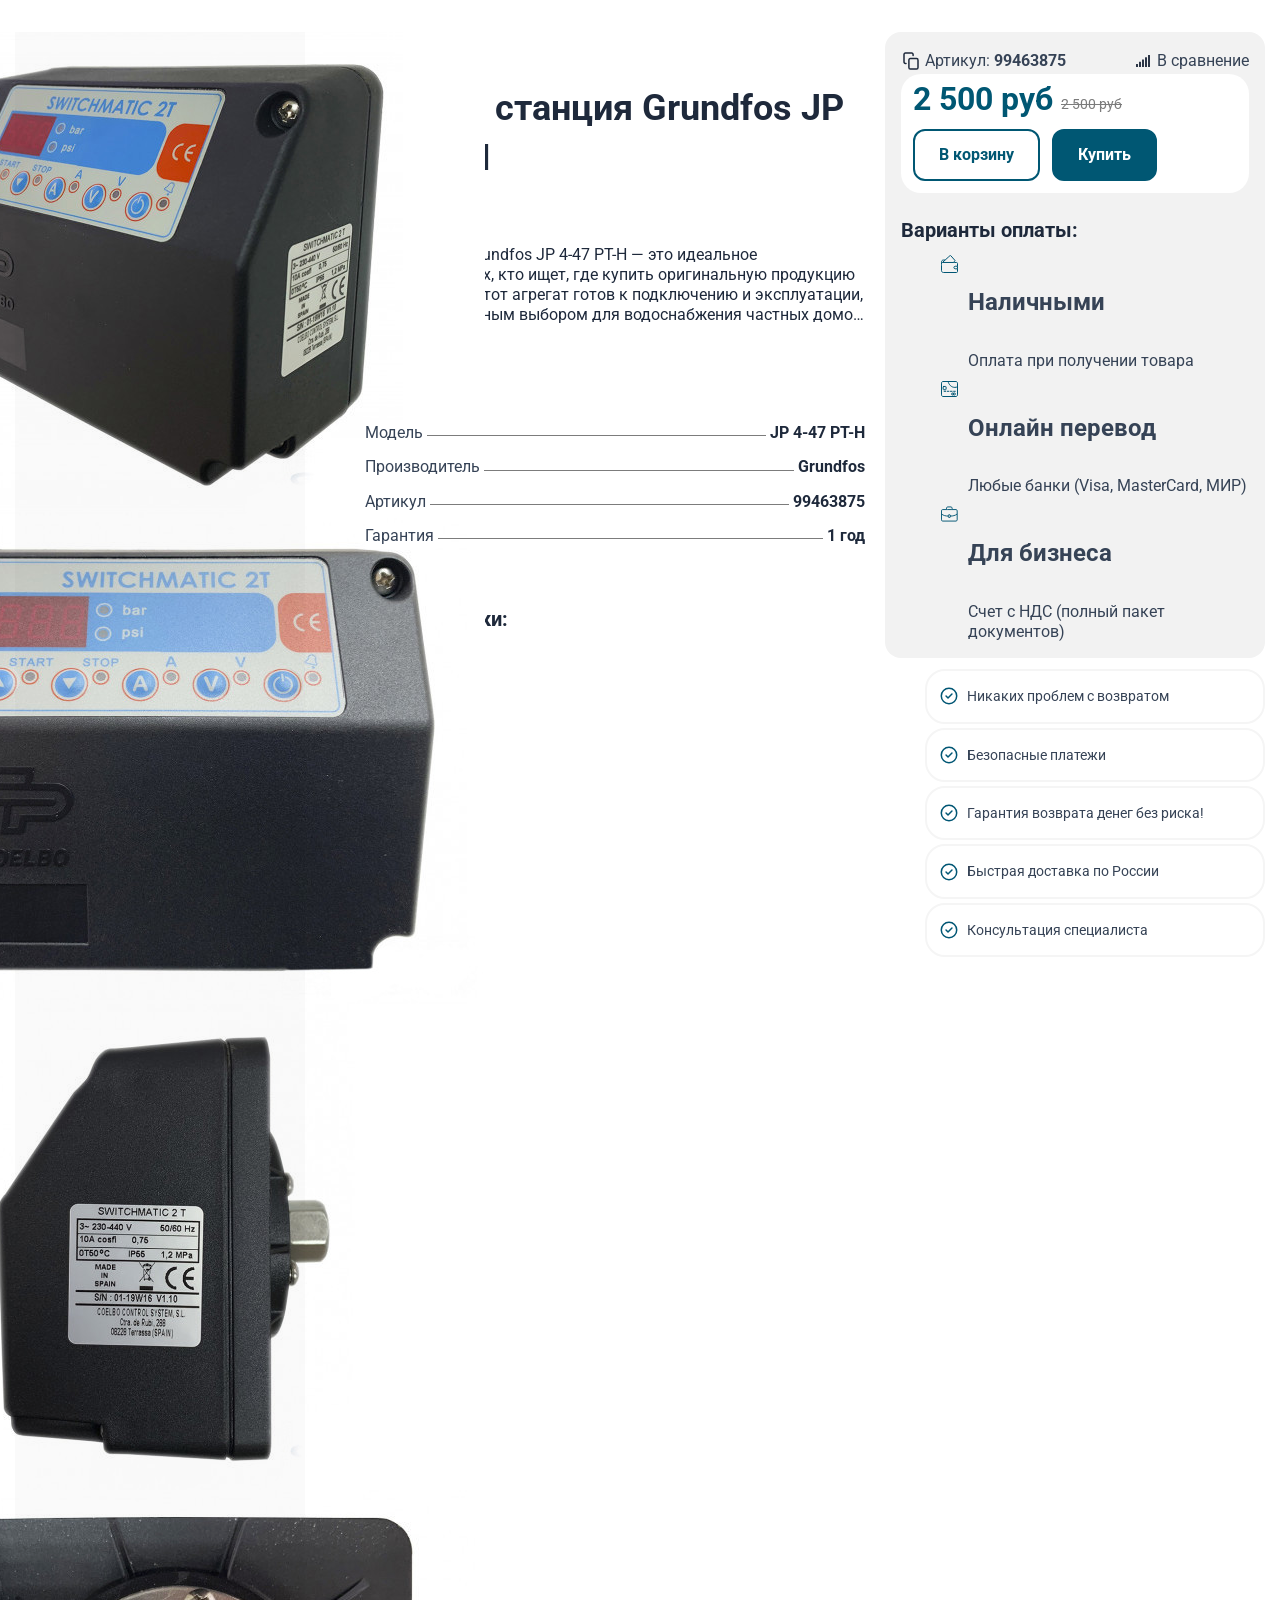
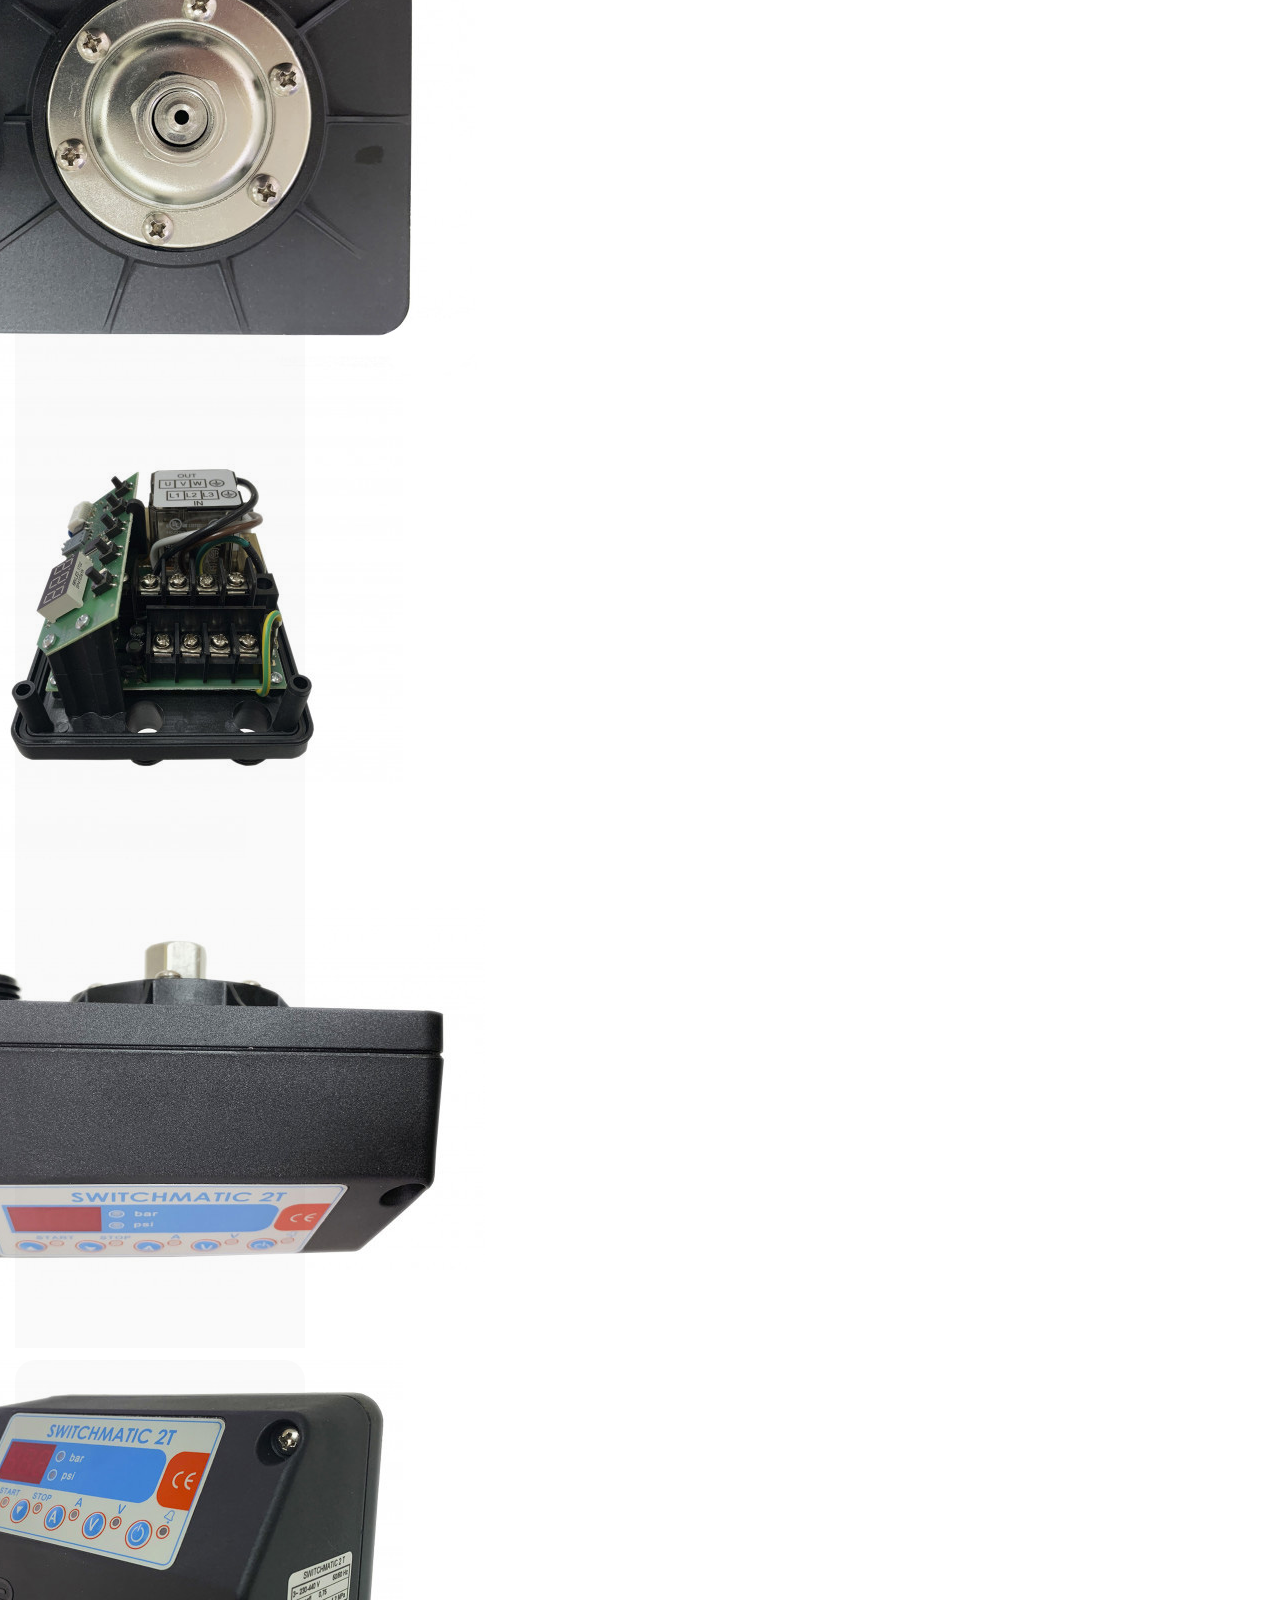
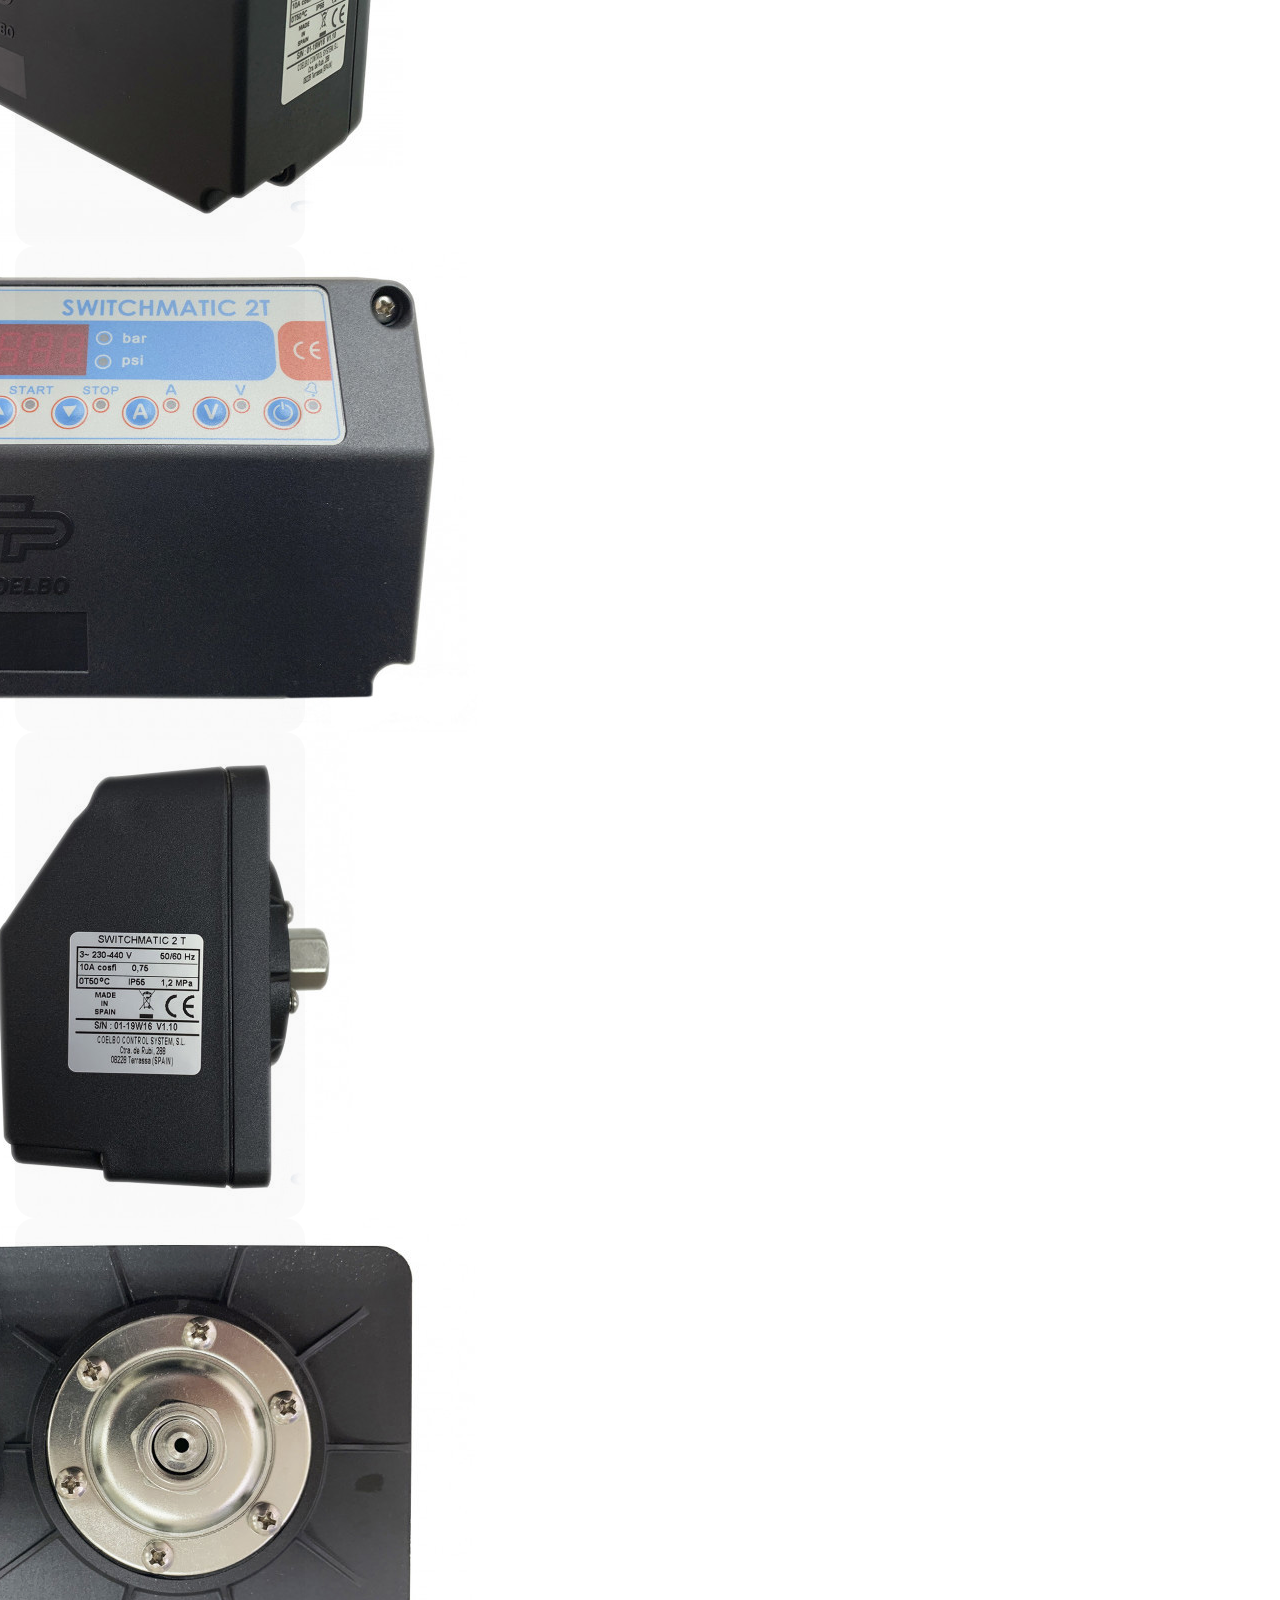
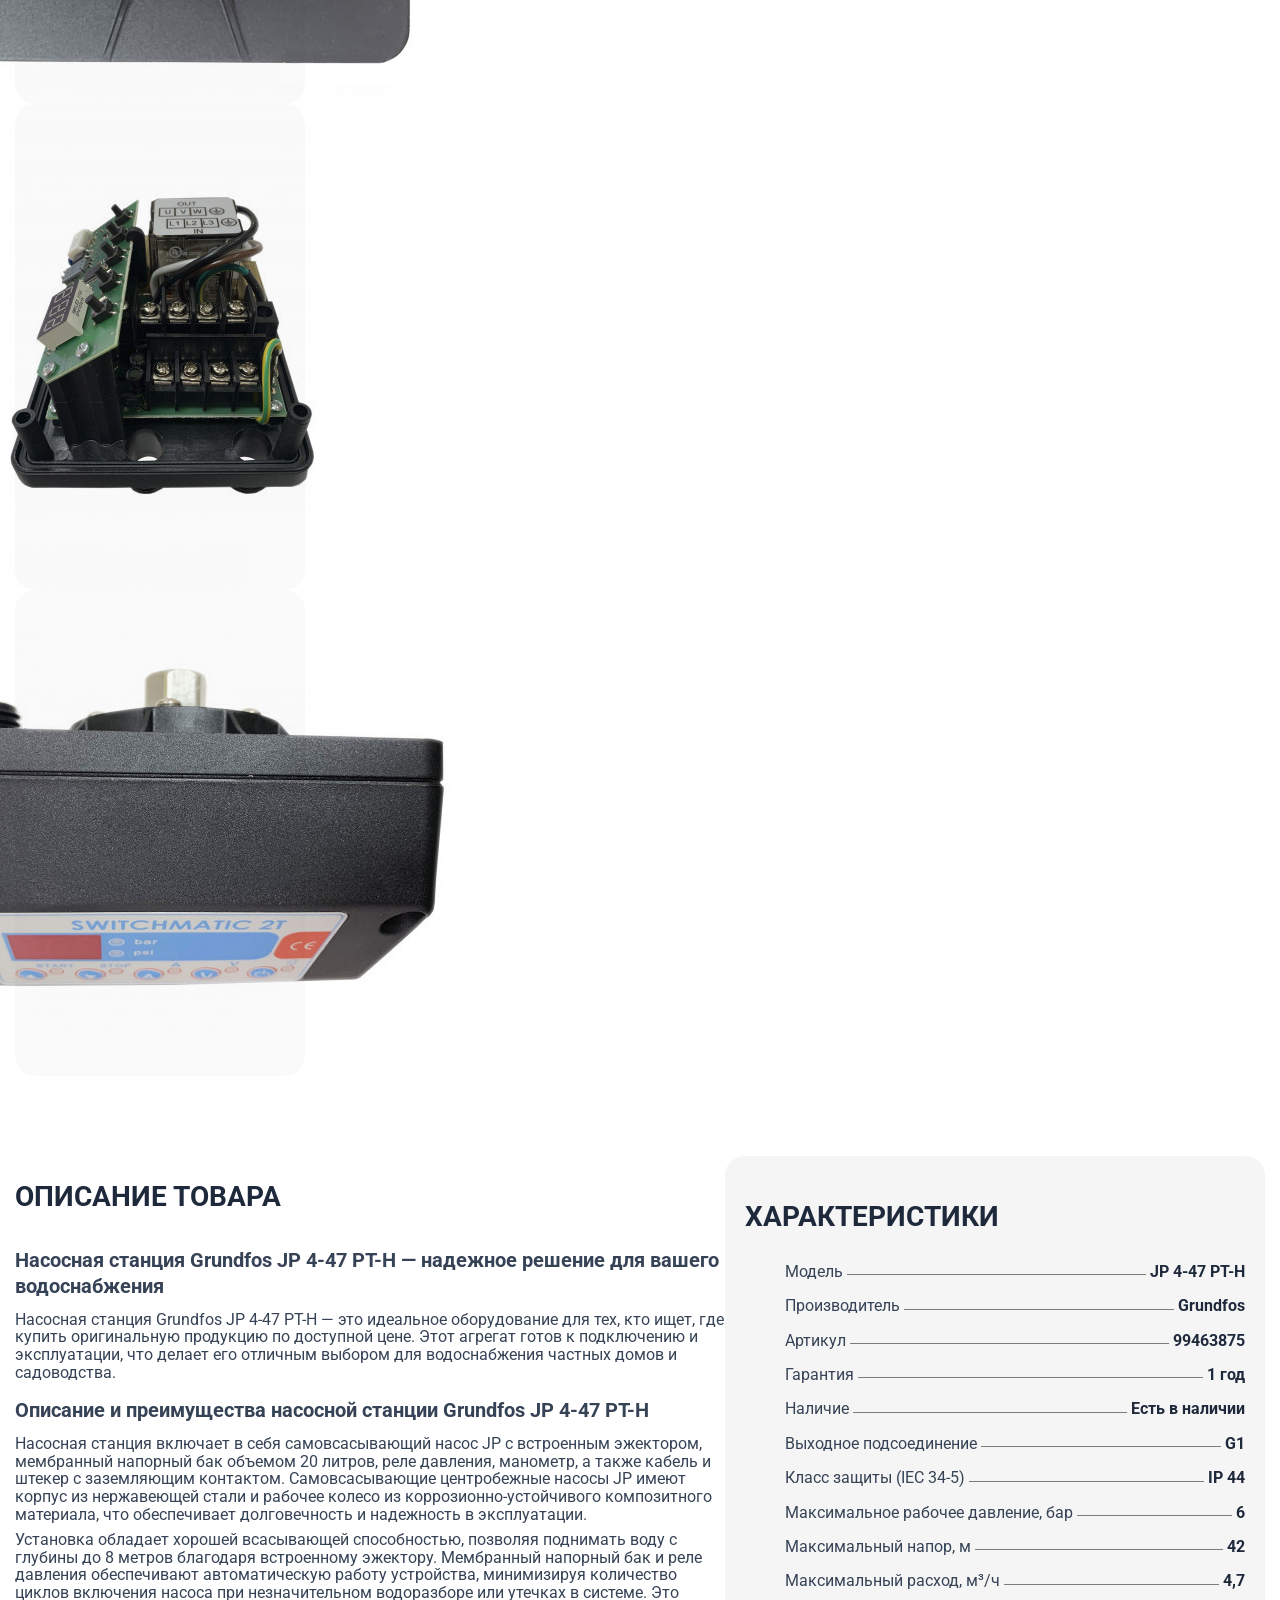
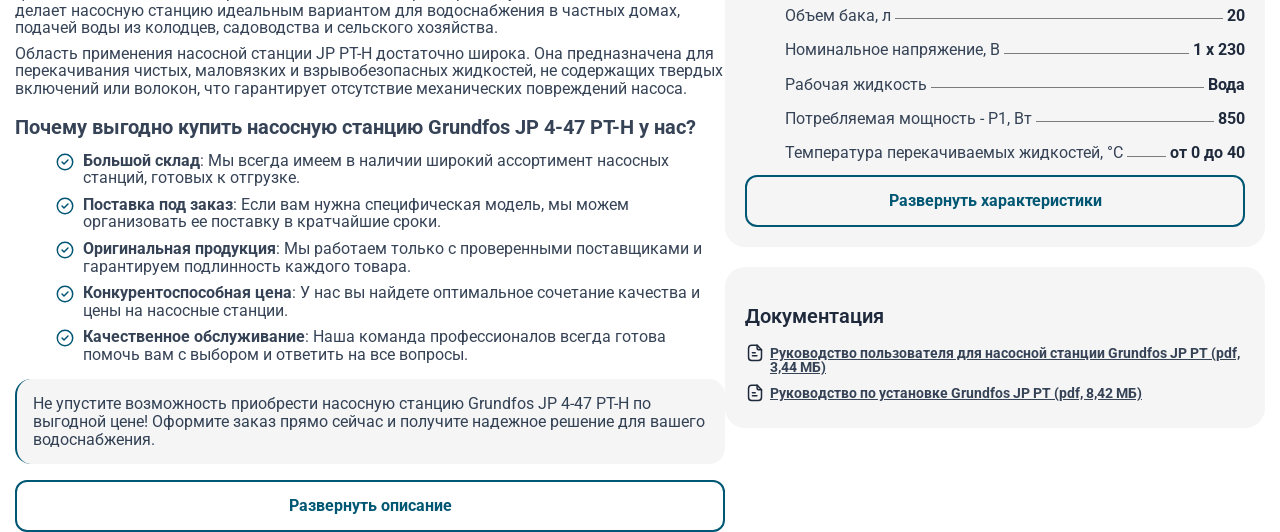
==== index.html @ 7a3dbeec "-" ====
<!DOCTYPE html>
<html lang="ru-RU">

<head>
	<script src="https://mc.yandex.ru/metrika-tags/_/tag_ec.js" type="text/javascript" charset="utf-8" async=""></script>
	<meta charset="UTF-8">
	<meta name="viewport" content="width=device-width, initial-scale=1">
	<link rel="profile" href="https://gmpg.org/xfn/11">
	<meta name="robots" content="noindex, nofollow">

	<!-- This site is optimized with the Yoast SEO plugin v24.5 - https://yoast.com/wordpress/plugins/seo/ -->
	<title>Насос циркуляционный Grundfos ALPHA1 L 20-40 N - купить за 35880 руб в фирменном магазине GRUNDFOS</title>
	<meta name="description"
		content="Насос циркуляционный Grundfos ALPHA1 L 20-40 N с доставкой по всей России по цене 35880 руб. Официальный интернет-магазин GRUNDFOS. Насосное оборудование ALPHA1 L 20-40 N, артикул 99160595, гарантия 1 год"
		class="yoast-seo-meta-tag">
	<meta property="og:locale" content="ru_RU" class="yoast-seo-meta-tag">
	<meta property="og:type" content="article" class="yoast-seo-meta-tag">
	<meta property="og:title"
		content="Насос циркуляционный Grundfos ALPHA1 L 20-40 N - купить за 35880 руб в фирменном магазине GRUNDFOS"
		class="yoast-seo-meta-tag">
	<meta property="og:description"
		content="Насос циркуляционный Grundfos ALPHA1 L 20-40 N с доставкой по всей России по цене 35880 руб. Официальный интернет-магазин GRUNDFOS. Насосное оборудование ALPHA1 L 20-40 N, артикул 99160595, гарантия 1 год"
		class="yoast-seo-meta-tag">
	<meta property="og:url"
		content="https://grundfos-official.ru/nasosnoe-oborudovanie/nasos-czirkulyaczionnyj-grundfos-alpha1-l-20-40-n/"
		class="yoast-seo-meta-tag">
	<meta property="og:site_name" content="Grundfos" class="yoast-seo-meta-tag">
	<meta property="article:modified_time" content="2026-04-04T11:45:49+00:00" class="yoast-seo-meta-tag">
	<meta property="og:image"
		content="https://grundfos-official.ru/wp-content/uploads/2026/01/water615-1539325389-8-1.jpg"
		class="yoast-seo-meta-tag">
	<meta property="og:image:width" content="650" class="yoast-seo-meta-tag">
	<meta property="og:image:height" content="486" class="yoast-seo-meta-tag">
	<meta property="og:image:type" content="image/jpeg" class="yoast-seo-meta-tag">
	<meta name="twitter:card" content="summary_large_image" class="yoast-seo-meta-tag">
	<meta name="twitter:title"
		content="Насос циркуляционный Grundfos ALPHA1 L 20-40 N - купить за 35880 руб в фирменном магазине GRUNDFOS"
		class="yoast-seo-meta-tag">
	<script src="https://mc.yandex.ru/metrika/tag.js"></script>
	<script async="" src="http://mc.yandex.ru/metrika/tag.js"></script>
	<!-- / Yoast SEO plugin. -->


	<link rel="alternate" title="oEmbed (JSON)" type="application/json+oembed"
		href="https://grundfos-official.ru/wp-json/oembed/1.0/embed?url=http%3A%2F%2Fparalieo.beget.tech%2Fnasosnoe-oborudovanie%2Fnasos-czirkulyaczionnyj-grundfos-alpha1-l-20-40-n%2F">
	<link rel="alternate" title="oEmbed (XML)" type="text/xml+oembed"
		href="https://grundfos-official.ru/wp-json/oembed/1.0/embed?url=http%3A%2F%2Fparalieo.beget.tech%2Fnasosnoe-oborudovanie%2Fnasos-czirkulyaczionnyj-grundfos-alpha1-l-20-40-n%2F&amp;format=xml">
	<style id="wp-img-auto-sizes-contain-inline-css">
		img:is([sizes=auto i], [sizes^="auto," i]) {
			contain-intrinsic-size: 3000px 1500px
		}

		/*# sourceURL=wp-img-auto-sizes-contain-inline-css */
	</style>
	<link rel="stylesheet" id="wpcode-admin-bar-css-css"
		href="https://grundfos-official.ru/wp-content/plugins/insert-headers-and-footers/build/admin-bar.css?ver=8afeca4aaad1d56fefb41623b6b7b000"
		media="all">
	<link rel="stylesheet" id="dashicons-css"
		href="https://grundfos-official.ru/wp-includes/css/dashicons.min.css?ver=6.9.4" media="all">
	<link rel="stylesheet" id="admin-bar-css"
		href="https://grundfos-official.ru/wp-includes/css/admin-bar.min.css?ver=6.9.4" media="all">
	<style id="admin-bar-inline-css">
		@media screen {
			html {
				margin-top: 32px !important;
			}
		}

		@media screen and (max-width: 782px) {
			html {
				margin-top: 46px !important;
			}
		}

		@media print {
			#wpadminbar {
				display: none;
			}
		}

		/*# sourceURL=admin-bar-inline-css */
	</style>
	<link rel="stylesheet" id="astra-theme-css-css"
		href="https://grundfos-official.ru/wp-content/themes/astra/assets/css/minified/main.min.css?ver=4.8.12" media="all">
	<style id="astra-theme-css-inline-css">
		:root {
			--ast-post-nav-space: 0;
			--ast-container-default-xlg-padding: 3em;
			--ast-container-default-lg-padding: 3em;
			--ast-container-default-slg-padding: 2em;
			--ast-container-default-md-padding: 3em;
			--ast-container-default-sm-padding: 3em;
			--ast-container-default-xs-padding: 2.4em;
			--ast-container-default-xxs-padding: 1.8em;
			--ast-code-block-background: #ECEFF3;
			--ast-comment-inputs-background: #F9FAFB;
			--ast-normal-container-width: 1200px;
			--ast-narrow-container-width: 750px;
			--ast-blog-title-font-weight: normal;
			--ast-blog-meta-weight: inherit;
			--ast-global-color-primary: var(--ast-global-color-5);
			--ast-global-color-secondary: var(--ast-global-color-4);
			--ast-global-color-alternate-background: var(--ast-global-color-7);
			--ast-global-color-subtle-background: var(--ast-global-color-6);
		}

		html {
			font-size: 100%;
		}

		a {
			color: #7c7c7c;
		}

		a:hover,
		a:focus {
			color: #171717;
		}

		body,
		button,
		input,
		select,
		textarea,
		.ast-button,
		.ast-custom-button {
			font-family: -apple-system, BlinkMacSystemFont, Segoe UI, Roboto, Oxygen-Sans, Ubuntu, Cantarell, Helvetica Neue, sans-serif;
			font-weight: 400;
			font-size: 16px;
			font-size: 1rem;
			line-height: var(--ast-body-line-height, 1.65em);
		}

		blockquote {
			color: var(--ast-global-color-3);
		}

		p,
		.entry-content p {
			margin-bottom: 1em;
		}

		h1,
		.entry-content h1,
		h2,
		.entry-content h2,
		h3,
		.entry-content h3,
		h4,
		.entry-content h4,
		h5,
		.entry-content h5,
		h6,
		.entry-content h6,
		.site-title,
		.site-title a {
			font-weight: 600;
		}

		.site-title {
			font-size: 26px;
			font-size: 1.625rem;
			display: block;
		}

		.site-header .site-description {
			font-size: 15px;
			font-size: 0.9375rem;
			display: none;
		}

		.entry-title {
			font-size: 26px;
			font-size: 1.625rem;
		}

		.ast-blog-meta-container {
			font-size: 16px;
			font-size: 1rem;
		}

		.archive .ast-article-post .ast-article-inner,
		.blog .ast-article-post .ast-article-inner,
		.archive .ast-article-post .ast-article-inner:hover,
		.blog .ast-article-post .ast-article-inner:hover {
			overflow: hidden;
		}

		h1,
		.entry-content h1 {
			font-size: 40px;
			font-size: 2.5rem;
			font-weight: 600;
			line-height: 1.4em;
		}

		h2,
		.entry-content h2 {
			font-size: 32px;
			font-size: 2rem;
			font-weight: 600;
			line-height: 1.3em;
		}

		h3,
		.entry-content h3 {
			font-size: 26px;
			font-size: 1.625rem;
			font-weight: 600;
			line-height: 1.3em;
		}

		h4,
		.entry-content h4 {
			font-size: 24px;
			font-size: 1.5rem;
			line-height: 1.2em;
			font-weight: 600;
		}

		h5,
		.entry-content h5 {
			font-size: 20px;
			font-size: 1.25rem;
			line-height: 1.2em;
			font-weight: 600;
		}

		h6,
		.entry-content h6 {
			font-size: 16px;
			font-size: 1rem;
			line-height: 1.25em;
			font-weight: 600;
		}

		::selection {
			background-color: #111111;
			color: #ffffff;
		}

		body,
		h1,
		.entry-title a,
		.entry-content h1,
		h2,
		.entry-content h2,
		h3,
		.entry-content h3,
		h4,
		.entry-content h4,
		h5,
		.entry-content h5,
		h6,
		.entry-content h6 {
			color: var(--ast-global-color-3);
		}

		.tagcloud a:hover,
		.tagcloud a:focus,
		.tagcloud a.current-item {
			color: #ffffff;
			border-color: #7c7c7c;
			background-color: #7c7c7c;
		}

		input:focus,
		input[type="text"]:focus,
		input[type="email"]:focus,
		input[type="url"]:focus,
		input[type="password"]:focus,
		input[type="reset"]:focus,
		input[type="search"]:focus,
		textarea:focus {
			border-color: #7c7c7c;
		}

		input[type="radio"]:checked,
		input[type=reset],
		input[type="checkbox"]:checked,
		input[type="checkbox"]:hover:checked,
		input[type="checkbox"]:focus:checked,
		input[type=range]::-webkit-slider-thumb {
			border-color: #7c7c7c;
			background-color: #7c7c7c;
			box-shadow: none;
		}

		.site-footer a:hover+.post-count,
		.site-footer a:focus+.post-count {
			background: #7c7c7c;
			border-color: #7c7c7c;
		}

		.single .nav-links .nav-previous,
		.single .nav-links .nav-next {
			color: #7c7c7c;
		}

		.entry-meta,
		.entry-meta * {
			line-height: 1.45;
			color: #7c7c7c;
		}

		.entry-meta a:not(.ast-button):hover,
		.entry-meta a:not(.ast-button):hover *,
		.entry-meta a:not(.ast-button):focus,
		.entry-meta a:not(.ast-button):focus *,
		.page-links>.page-link,
		.page-links .page-link:hover,
		.post-navigation a:hover {
			color: #171717;
		}

		#cat option,
		.secondary .calendar_wrap thead a,
		.secondary .calendar_wrap thead a:visited {
			color: #7c7c7c;
		}

		.secondary .calendar_wrap #today,
		.ast-progress-val span {
			background: #7c7c7c;
		}

		.secondary a:hover+.post-count,
		.secondary a:focus+.post-count {
			background: #7c7c7c;
			border-color: #7c7c7c;
		}

		.calendar_wrap #today>a {
			color: #ffffff;
		}

		.page-links .page-link,
		.single .post-navigation a {
			color: #7c7c7c;
		}

		.ast-search-menu-icon .search-form button.search-submit {
			padding: 0 4px;
		}

		.ast-search-menu-icon form.search-form {
			padding-right: 0;
		}

		.ast-search-menu-icon.slide-search input.search-field {
			width: 0;
		}

		.ast-header-search .ast-search-menu-icon.ast-dropdown-active .search-form,
		.ast-header-search .ast-search-menu-icon.ast-dropdown-active .search-field:focus {
			transition: all 0.2s;
		}

		.search-form input.search-field:focus {
			outline: none;
		}

		.ast-archive-title {
			color: var(--ast-global-color-2);
		}

		.widget-title,
		.widget .wp-block-heading {
			font-size: 22px;
			font-size: 1.375rem;
			color: var(--ast-global-color-2);
		}

		.single .ast-author-details .author-title {
			color: #171717;
		}

		.ast-search-menu-icon.slide-search a:focus-visible:focus-visible,
		.astra-search-icon:focus-visible,
		#close:focus-visible,
		a:focus-visible,
		.ast-menu-toggle:focus-visible,
		.site .skip-link:focus-visible,
		.wp-block-loginout input:focus-visible,
		.wp-block-search.wp-block-search__button-inside .wp-block-search__inside-wrapper,
		.ast-header-navigation-arrow:focus-visible,
		.woocommerce .wc-proceed-to-checkout>.checkout-button:focus-visible,
		.woocommerce .woocommerce-MyAccount-navigation ul li a:focus-visible,
		.ast-orders-table__row .ast-orders-table__cell:focus-visible,
		.woocommerce .woocommerce-order-details .order-again>.button:focus-visible,
		.woocommerce .woocommerce-message a.button.wc-forward:focus-visible,
		.woocommerce #minus_qty:focus-visible,
		.woocommerce #plus_qty:focus-visible,
		a#ast-apply-coupon:focus-visible,
		.woocommerce .woocommerce-info a:focus-visible,
		.woocommerce .astra-shop-summary-wrap a:focus-visible,
		.woocommerce a.wc-forward:focus-visible,
		#ast-apply-coupon:focus-visible,
		.woocommerce-js .woocommerce-mini-cart-item a.remove:focus-visible,
		#close:focus-visible,
		.button.search-submit:focus-visible,
		#search_submit:focus,
		.normal-search:focus-visible,
		.ast-header-account-wrap:focus-visible,
		.woocommerce .ast-on-card-button.ast-quick-view-trigger:focus {
			outline-style: dotted;
			outline-color: inherit;
			outline-width: thin;
		}

		input:focus,
		input[type="text"]:focus,
		input[type="email"]:focus,
		input[type="url"]:focus,
		input[type="password"]:focus,
		input[type="reset"]:focus,
		input[type="search"]:focus,
		input[type="number"]:focus,
		textarea:focus,
		.wp-block-search__input:focus,
		[data-section="section-header-mobile-trigger"] .ast-button-wrap .ast-mobile-menu-trigger-minimal:focus,
		.ast-mobile-popup-drawer.active .menu-toggle-close:focus,
		.woocommerce-ordering select.orderby:focus,
		#ast-scroll-top:focus,
		#coupon_code:focus,
		.woocommerce-page #comment:focus,
		.woocommerce #reviews #respond input#submit:focus,
		.woocommerce a.add_to_cart_button:focus,
		.woocommerce .button.single_add_to_cart_button:focus,
		.woocommerce .woocommerce-cart-form button:focus,
		.woocommerce .woocommerce-cart-form__cart-item .quantity .qty:focus,
		.woocommerce .woocommerce-billing-fields .woocommerce-billing-fields__field-wrapper .woocommerce-input-wrapper>.input-text:focus,
		.woocommerce #order_comments:focus,
		.woocommerce #place_order:focus,
		.woocommerce .woocommerce-address-fields .woocommerce-address-fields__field-wrapper .woocommerce-input-wrapper>.input-text:focus,
		.woocommerce .woocommerce-MyAccount-content form button:focus,
		.woocommerce .woocommerce-MyAccount-content .woocommerce-EditAccountForm .woocommerce-form-row .woocommerce-Input.input-text:focus,
		.woocommerce .ast-woocommerce-container .woocommerce-pagination ul.page-numbers li a:focus,
		body #content .woocommerce form .form-row .select2-container--default .select2-selection--single:focus,
		#ast-coupon-code:focus,
		.woocommerce.woocommerce-js .quantity input[type=number]:focus,
		.woocommerce-js .woocommerce-mini-cart-item .quantity input[type=number]:focus,
		.woocommerce p#ast-coupon-trigger:focus {
			border-style: dotted;
			border-color: inherit;
			border-width: thin;
		}

		input {
			outline: none;
		}

		.woocommerce-js input[type=text]:focus,
		.woocommerce-js input[type=email]:focus,
		.woocommerce-js textarea:focus,
		input[type=number]:focus,
		.comments-area textarea#comment:focus,
		.comments-area textarea#comment:active,
		.comments-area .ast-comment-formwrap input[type="text"]:focus,
		.comments-area .ast-comment-formwrap input[type="text"]:active {
			outline-style: unset;
			outline-color: inherit;
			outline-width: thin;
		}

		.site-logo-img img {
			transition: all 0.2s linear;
		}

		body .ast-oembed-container * {
			position: absolute;
			top: 0;
			width: 100%;
			height: 100%;
			left: 0;
		}

		body .wp-block-embed-pocket-casts .ast-oembed-container * {
			position: unset;
		}

		.ast-single-post-featured-section+article {
			margin-top: 2em;
		}

		.site-content .ast-single-post-featured-section img {
			width: 100%;
			overflow: hidden;
			object-fit: cover;
		}

		.site>.ast-single-related-posts-container {
			margin-top: 0;
		}

		@media (min-width: 922px) {
			.ast-desktop .ast-container--narrow {
				max-width: var(--ast-narrow-container-width);
				margin: 0 auto;
			}
		}

		.ast-page-builder-template .hentry {
			margin: 0;
		}

		.ast-page-builder-template .site-content>.ast-container {
			max-width: 100%;
			padding: 0;
		}

		.ast-page-builder-template .site .site-content #primary {
			padding: 0;
			margin: 0;
		}

		.ast-page-builder-template .no-results {
			text-align: center;
			margin: 4em auto;
		}

		.ast-page-builder-template .ast-pagination {
			padding: 2em;
		}

		.ast-page-builder-template .entry-header.ast-no-title.ast-no-thumbnail {
			margin-top: 0;
		}

		.ast-page-builder-template .entry-header.ast-header-without-markup {
			margin-top: 0;
			margin-bottom: 0;
		}

		.ast-page-builder-template .entry-header.ast-no-title.ast-no-meta {
			margin-bottom: 0;
		}

		.ast-page-builder-template.single .post-navigation {
			padding-bottom: 2em;
		}

		.ast-page-builder-template.single-post .site-content>.ast-container {
			max-width: 100%;
		}

		.ast-page-builder-template .entry-header {
			margin-top: 2em;
			margin-left: auto;
			margin-right: auto;
		}

		.ast-single-post.ast-page-builder-template .site-main>article,
		.woocommerce.ast-page-builder-template .site-main {
			padding-top: 2em;
			padding-left: 20px;
			padding-right: 20px;
		}

		.ast-page-builder-template .ast-archive-description {
			margin: 2em auto 0;
			padding-left: 20px;
			padding-right: 20px;
		}

		.ast-page-builder-template .ast-row {
			margin-left: 0;
			margin-right: 0;
		}

		.single.ast-page-builder-template .entry-header+.entry-content,
		.single.ast-page-builder-template .ast-single-entry-banner+.site-content article .entry-content {
			margin-bottom: 2em;
		}

		@media(min-width: 921px) {

			.ast-page-builder-template.archive.ast-right-sidebar .ast-row article,
			.ast-page-builder-template.archive.ast-left-sidebar .ast-row article {
				padding-left: 0;
				padding-right: 0;
			}
		}

		@media (max-width:921.9px) {
			#ast-desktop-header {
				display: none;
			}
		}

		@media (min-width:922px) {
			#ast-mobile-header {
				display: none;
			}
		}

		@media(max-width: 420px) {

			.single .nav-links .nav-previous,
			.single .nav-links .nav-next {
				width: 100%;
				text-align: center;
			}
		}

		.wp-block-buttons.aligncenter {
			justify-content: center;
		}

		@media (max-width:921px) {

			.ast-theme-transparent-header #primary,
			.ast-theme-transparent-header #secondary {
				padding: 0;
			}
		}

		@media (max-width:921px) {
			.ast-plain-container.ast-no-sidebar #primary {
				padding: 0;
			}
		}

		.ast-plain-container.ast-no-sidebar #primary {
			margin-top: 0;
			margin-bottom: 0;
		}

		@media (min-width:1200px) {
			.ast-plain-container.ast-no-sidebar #primary {
				margin-top: 60px;
				margin-bottom: 60px;
			}
		}

		.wp-block-button.is-style-outline .wp-block-button__link {
			border-color: #009bde;
			border-top-width: 1px;
			border-right-width: 1px;
			border-bottom-width: 1px;
			border-left-width: 1px;
		}

		div.wp-block-button.is-style-outline>.wp-block-button__link:not(.has-text-color),
		div.wp-block-button.wp-block-button__link.is-style-outline:not(.has-text-color) {
			color: #009bde;
		}

		.wp-block-button.is-style-outline .wp-block-button__link:hover,
		.wp-block-buttons .wp-block-button.is-style-outline .wp-block-button__link:focus,
		.wp-block-buttons .wp-block-button.is-style-outline>.wp-block-button__link:not(.has-text-color):hover,
		.wp-block-buttons .wp-block-button.wp-block-button__link.is-style-outline:not(.has-text-color):hover {
			color: #ffffff;
			background-color: #00477f;
			border-color: #00477f;
		}

		.post-page-numbers.current .page-link,
		.ast-pagination .page-numbers.current {
			color: #ffffff;
			border-color: #111111;
			background-color: #111111;
		}

		.wp-block-button.is-style-outline .wp-block-button__link {
			border-top-width: 1px;
			border-right-width: 1px;
			border-bottom-width: 1px;
			border-left-width: 1px;
		}

		.wp-block-button.is-style-outline .wp-block-button__link.wp-element-button,
		.ast-outline-button {
			border-color: #009bde;
			font-family: inherit;
			font-weight: 500;
			font-size: 16px;
			font-size: 1rem;
			line-height: 1em;
			border-top-left-radius: 50px;
			border-top-right-radius: 50px;
			border-bottom-right-radius: 50px;
			border-bottom-left-radius: 50px;
		}

		.wp-block-buttons .wp-block-button.is-style-outline>.wp-block-button__link:not(.has-text-color),
		.wp-block-buttons .wp-block-button.wp-block-button__link.is-style-outline:not(.has-text-color),
		.ast-outline-button {
			color: #009bde;
		}

		.wp-block-button.is-style-outline .wp-block-button__link:hover,
		.wp-block-buttons .wp-block-button.is-style-outline .wp-block-button__link:focus,
		.wp-block-buttons .wp-block-button.is-style-outline>.wp-block-button__link:not(.has-text-color):hover,
		.wp-block-buttons .wp-block-button.wp-block-button__link.is-style-outline:not(.has-text-color):hover,
		.ast-outline-button:hover,
		.ast-outline-button:focus,
		.wp-block-uagb-buttons-child .uagb-buttons-repeater.ast-outline-button:hover,
		.wp-block-uagb-buttons-child .uagb-buttons-repeater.ast-outline-button:focus {
			color: #ffffff;
			background-color: #00477f;
			border-color: #00477f;
		}

		.wp-block-button .wp-block-button__link.wp-element-button.is-style-outline:not(.has-background),
		.wp-block-button.is-style-outline>.wp-block-button__link.wp-element-button:not(.has-background),
		.ast-outline-button {
			background-color: #009bde;
		}

		.entry-content[data-ast-blocks-layout]>figure {
			margin-bottom: 1em;
		}

		h1.widget-title {
			font-weight: 600;
		}

		h2.widget-title {
			font-weight: 600;
		}

		h3.widget-title {
			font-weight: 600;
		}

		.ast-desktop .review-count {
			margin-left: -40px;
			margin-right: auto;
		}

		#page {
			display: flex;
			flex-direction: column;
			min-height: 100vh;
		}

		.ast-404-layout-1 h1.page-title {
			color: var(--ast-global-color-2);
		}

		.single .post-navigation a {
			line-height: 1em;
			height: inherit;
		}

		.error-404 .page-sub-title {
			font-size: 1.5rem;
			font-weight: inherit;
		}

		.search .site-content .content-area .search-form {
			margin-bottom: 0;
		}

		#page .site-content {
			flex-grow: 1;
		}

		.widget {
			margin-bottom: 1.25em;
		}

		#secondary li {
			line-height: 1.5em;
		}

		#secondary .wp-block-group h2 {
			margin-bottom: 0.7em;
		}

		#secondary h2 {
			font-size: 1.7rem;
		}

		.ast-separate-container .ast-article-post,
		.ast-separate-container .ast-article-single,
		.ast-separate-container .comment-respond {
			padding: 3em;
		}

		.ast-separate-container .ast-article-single .ast-article-single {
			padding: 0;
		}

		.ast-article-single .wp-block-post-template-is-layout-grid {
			padding-left: 0;
		}

		.ast-separate-container .comments-title,
		.ast-narrow-container .comments-title {
			padding: 1.5em 2em;
		}

		.ast-page-builder-template .comment-form-textarea,
		.ast-comment-formwrap .ast-grid-common-col {
			padding: 0;
		}

		.ast-comment-formwrap {
			padding: 0;
			display: inline-flex;
			column-gap: 20px;
			width: 100%;
			margin-left: 0;
			margin-right: 0;
		}

		.comments-area textarea#comment:focus,
		.comments-area textarea#comment:active,
		.comments-area .ast-comment-formwrap input[type="text"]:focus,
		.comments-area .ast-comment-formwrap input[type="text"]:active {
			box-shadow: none;
			outline: none;
		}

		.archive.ast-page-builder-template .entry-header {
			margin-top: 2em;
		}

		.ast-page-builder-template .ast-comment-formwrap {
			width: 100%;
		}

		.entry-title {
			margin-bottom: 0.5em;
		}

		.ast-archive-description p {
			font-size: inherit;
			font-weight: inherit;
			line-height: inherit;
		}

		.ast-separate-container .ast-comment-list li.depth-1,
		.hentry {
			margin-bottom: 2em;
		}

		@media (min-width:921px) {

			.ast-left-sidebar.ast-page-builder-template #secondary,
			.archive.ast-right-sidebar.ast-page-builder-template .site-main {
				padding-left: 20px;
				padding-right: 20px;
			}
		}

		@media (max-width:544px) {
			.ast-comment-formwrap.ast-row {
				column-gap: 10px;
				display: inline-block;
			}

			#ast-commentform .ast-grid-common-col {
				position: relative;
				width: 100%;
			}
		}

		.admin-bar #page {
			min-height: calc(100vh - 32px);
		}

		@media (max-width:782px) {
			.admin-bar #page {
				min-height: calc(100vh - 46px);
			}
		}

		@media (min-width:1201px) {

			.ast-separate-container .ast-article-post,
			.ast-separate-container .ast-article-single,
			.ast-separate-container .ast-author-box,
			.ast-separate-container .ast-404-layout-1,
			.ast-separate-container .no-results {
				padding: 3em;
			}
		}

		@media (max-width:921px) {

			.ast-separate-container #primary,
			.ast-separate-container #secondary {
				padding: 1.5em 0;
			}

			#primary,
			#secondary {
				padding: 1.5em 0;
				margin: 0;
			}

			.ast-left-sidebar #content>.ast-container {
				display: flex;
				flex-direction: column-reverse;
				width: 100%;
			}
		}

		@media (min-width:922px) {

			.ast-separate-container.ast-right-sidebar #primary,
			.ast-separate-container.ast-left-sidebar #primary {
				border: 0;
			}

			.search-no-results.ast-separate-container #primary {
				margin-bottom: 4em;
			}
		}

		.wp-block-button .wp-block-button__link {
			color: #ffffff;
		}

		.wp-block-button .wp-block-button__link:hover,
		.wp-block-button .wp-block-button__link:focus {
			color: #ffffff;
			background-color: #00477f;
			border-color: #00477f;
		}

		.elementor-widget-heading h1.elementor-heading-title {
			line-height: 1.4em;
		}

		.elementor-widget-heading h2.elementor-heading-title {
			line-height: 1.3em;
		}

		.elementor-widget-heading h3.elementor-heading-title {
			line-height: 1.3em;
		}

		.elementor-widget-heading h4.elementor-heading-title {
			line-height: 1.2em;
		}

		.elementor-widget-heading h5.elementor-heading-title {
			line-height: 1.2em;
		}

		.elementor-widget-heading h6.elementor-heading-title {
			line-height: 1.25em;
		}

		.wp-block-button .wp-block-button__link,
		.wp-block-search .wp-block-search__button,
		body .wp-block-file .wp-block-file__button {
			border-style: solid;
			border-top-width: 1px;
			border-right-width: 1px;
			border-left-width: 1px;
			border-bottom-width: 1px;
			border-color: #009bde;
			background-color: #009bde;
			color: #ffffff;
			font-family: inherit;
			font-weight: 500;
			line-height: 1em;
			font-size: 16px;
			font-size: 1rem;
			border-top-left-radius: 50px;
			border-top-right-radius: 50px;
			border-bottom-right-radius: 50px;
			border-bottom-left-radius: 50px;
			padding-top: 10px;
			padding-right: 40px;
			padding-bottom: 10px;
			padding-left: 40px;
		}

		.menu-toggle,
		button,
		.ast-button,
		.ast-custom-button,
		.button,
		input#submit,
		input[type="button"],
		input[type="submit"],
		input[type="reset"],
		form[CLASS*="wp-block-search__"].wp-block-search .wp-block-search__inside-wrapper .wp-block-search__button,
		body .wp-block-file .wp-block-file__button,
		.search .search-submit {
			border-style: solid;
			border-top-width: 1px;
			border-right-width: 1px;
			border-left-width: 1px;
			border-bottom-width: 1px;
			color: #ffffff;
			border-color: #009bde;
			background-color: #009bde;
			padding-top: 10px;
			padding-right: 40px;
			padding-bottom: 10px;
			padding-left: 40px;
			font-family: inherit;
			font-weight: 500;
			font-size: 16px;
			font-size: 1rem;
			line-height: 1em;
			border-top-left-radius: 50px;
			border-top-right-radius: 50px;
			border-bottom-right-radius: 50px;
			border-bottom-left-radius: 50px;
		}

		button:focus,
		.menu-toggle:hover,
		button:hover,
		.ast-button:hover,
		.ast-custom-button:hover .button:hover,
		.ast-custom-button:hover,
		input[type=reset]:hover,
		input[type=reset]:focus,
		input#submit:hover,
		input#submit:focus,
		input[type="button"]:hover,
		input[type="button"]:focus,
		input[type="submit"]:hover,
		input[type="submit"]:focus,
		form[CLASS*="wp-block-search__"].wp-block-search .wp-block-search__inside-wrapper .wp-block-search__button:hover,
		form[CLASS*="wp-block-search__"].wp-block-search .wp-block-search__inside-wrapper .wp-block-search__button:focus,
		body .wp-block-file .wp-block-file__button:hover,
		body .wp-block-file .wp-block-file__button:focus {
			color: #ffffff;
			background-color: #00477f;
			border-color: #00477f;
		}

		form[CLASS*="wp-block-search__"].wp-block-search .wp-block-search__inside-wrapper .wp-block-search__button.has-icon {
			padding-top: calc(10px - 3px);
			padding-right: calc(40px - 3px);
			padding-bottom: calc(10px - 3px);
			padding-left: calc(40px - 3px);
		}

		@media (max-width:921px) {
			.ast-mobile-header-stack .main-header-bar .ast-search-menu-icon {
				display: inline-block;
			}

			.ast-header-break-point.ast-header-custom-item-outside .ast-mobile-header-stack .main-header-bar .ast-search-icon {
				margin: 0;
			}

			.ast-comment-avatar-wrap img {
				max-width: 2.5em;
			}

			.ast-comment-meta {
				padding: 0 1.8888em 1.3333em;
			}

			.ast-separate-container .ast-comment-list li.depth-1 {
				padding: 1.5em 2.14em;
			}

			.ast-separate-container .comment-respond {
				padding: 2em 2.14em;
			}
		}

		@media (min-width:544px) {
			.ast-container {
				max-width: 100%;
			}
		}

		@media (max-width:544px) {

			.ast-separate-container .ast-article-post,
			.ast-separate-container .ast-article-single,
			.ast-separate-container .comments-title,
			.ast-separate-container .ast-archive-description {
				padding: 1.5em 1em;
			}

			.ast-separate-container #content .ast-container {
				padding-left: 0.54em;
				padding-right: 0.54em;
			}

			.ast-separate-container .ast-comment-list .bypostauthor {
				padding: .5em;
			}

			.ast-search-menu-icon.ast-dropdown-active .search-field {
				width: 170px;
			}
		}

		#ast-mobile-header .ast-site-header-cart-li a {
			pointer-events: none;
		}

		@media (min-width:545px) {

			.ast-page-builder-template .comments-area,
			.single.ast-page-builder-template .entry-header,
			.single.ast-page-builder-template .post-navigation,
			.single.ast-page-builder-template .ast-single-related-posts-container {
				max-width: 1240px;
				margin-left: auto;
				margin-right: auto;
			}
		}

		.ast-separate-container {
			background-color: #f3f3f3;
			background-image: none;
		}

		@media (max-width:921px) {
			.site-title {
				display: block;
			}

			.site-header .site-description {
				display: none;
			}

			h1,
			.entry-content h1 {
				font-size: 30px;
			}

			h2,
			.entry-content h2 {
				font-size: 25px;
			}

			h3,
			.entry-content h3 {
				font-size: 20px;
			}

			body,
			.ast-separate-container {
				background-color: #f3f3f3;
				background-image: none;
			}
		}

		@media (max-width:544px) {
			.site-title {
				display: block;
			}

			.site-header .site-description {
				display: none;
			}

			h1,
			.entry-content h1 {
				font-size: 30px;
			}

			h2,
			.entry-content h2 {
				font-size: 25px;
			}

			h3,
			.entry-content h3 {
				font-size: 20px;
			}

			body,
			.ast-separate-container {
				background-color: #f3f3f3;
				background-image: none;
			}
		}

		@media (max-width:921px) {
			html {
				font-size: 91.2%;
			}
		}

		@media (max-width:544px) {
			html {
				font-size: 91.2%;
			}
		}

		@media (min-width:922px) {
			.ast-container {
				max-width: 1240px;
			}
		}

		@media (min-width:922px) {
			.site-content .ast-container {
				display: flex;
			}
		}

		@media (max-width:921px) {
			.site-content .ast-container {
				flex-direction: column;
			}
		}

		@media (min-width:922px) {

			.main-header-menu .sub-menu .menu-item.ast-left-align-sub-menu:hover>.sub-menu,
			.main-header-menu .sub-menu .menu-item.ast-left-align-sub-menu.focus>.sub-menu {
				margin-left: -0px;
			}
		}

		.site .comments-area {
			padding-bottom: 3em;
		}

		.wp-block-file {
			display: flex;
			align-items: center;
			flex-wrap: wrap;
			justify-content: space-between;
		}

		.wp-block-pullquote {
			border: none;
		}

		.wp-block-pullquote blockquote::before {
			content: "\201D";
			font-family: "Helvetica", sans-serif;
			display: flex;
			transform: rotate(180deg);
			font-size: 6rem;
			font-style: normal;
			line-height: 1;
			font-weight: bold;
			align-items: center;
			justify-content: center;
		}

		.has-text-align-right>blockquote::before {
			justify-content: flex-start;
		}

		.has-text-align-left>blockquote::before {
			justify-content: flex-end;
		}

		figure.wp-block-pullquote.is-style-solid-color blockquote {
			max-width: 100%;
			text-align: inherit;
		}

		:root {
			--wp--custom--ast-default-block-top-padding: 3em;
			--wp--custom--ast-default-block-right-padding: 3em;
			--wp--custom--ast-default-block-bottom-padding: 3em;
			--wp--custom--ast-default-block-left-padding: 3em;
			--wp--custom--ast-container-width: 1200px;
			--wp--custom--ast-content-width-size: 1200px;
			--wp--custom--ast-wide-width-size: calc(1200px + var(--wp--custom--ast-default-block-left-padding) + var(--wp--custom--ast-default-block-right-padding));
		}

		.ast-narrow-container {
			--wp--custom--ast-content-width-size: 750px;
			--wp--custom--ast-wide-width-size: 750px;
		}

		@media(max-width: 921px) {
			:root {
				--wp--custom--ast-default-block-top-padding: 3em;
				--wp--custom--ast-default-block-right-padding: 2em;
				--wp--custom--ast-default-block-bottom-padding: 3em;
				--wp--custom--ast-default-block-left-padding: 2em;
			}
		}

		@media(max-width: 544px) {
			:root {
				--wp--custom--ast-default-block-top-padding: 3em;
				--wp--custom--ast-default-block-right-padding: 1.5em;
				--wp--custom--ast-default-block-bottom-padding: 3em;
				--wp--custom--ast-default-block-left-padding: 1.5em;
			}
		}

		.entry-content>.wp-block-group,
		.entry-content>.wp-block-cover,
		.entry-content>.wp-block-columns {
			padding-top: var(--wp--custom--ast-default-block-top-padding);
			padding-right: var(--wp--custom--ast-default-block-right-padding);
			padding-bottom: var(--wp--custom--ast-default-block-bottom-padding);
			padding-left: var(--wp--custom--ast-default-block-left-padding);
		}

		.ast-plain-container.ast-no-sidebar .entry-content>.alignfull,
		.ast-page-builder-template .ast-no-sidebar .entry-content>.alignfull {
			margin-left: calc(-50vw + 50%);
			margin-right: calc(-50vw + 50%);
			max-width: 100vw;
			width: 100vw;
		}

		.ast-plain-container.ast-no-sidebar .entry-content .alignfull .alignfull,
		.ast-page-builder-template.ast-no-sidebar .entry-content .alignfull .alignfull,
		.ast-plain-container.ast-no-sidebar .entry-content .alignfull .alignwide,
		.ast-page-builder-template.ast-no-sidebar .entry-content .alignfull .alignwide,
		.ast-plain-container.ast-no-sidebar .entry-content .alignwide .alignfull,
		.ast-page-builder-template.ast-no-sidebar .entry-content .alignwide .alignfull,
		.ast-plain-container.ast-no-sidebar .entry-content .alignwide .alignwide,
		.ast-page-builder-template.ast-no-sidebar .entry-content .alignwide .alignwide,
		.ast-plain-container.ast-no-sidebar .entry-content .wp-block-column .alignfull,
		.ast-page-builder-template.ast-no-sidebar .entry-content .wp-block-column .alignfull,
		.ast-plain-container.ast-no-sidebar .entry-content .wp-block-column .alignwide,
		.ast-page-builder-template.ast-no-sidebar .entry-content .wp-block-column .alignwide {
			margin-left: auto;
			margin-right: auto;
			width: 100%;
		}

		[data-ast-blocks-layout] .wp-block-separator:not(.is-style-dots) {
			height: 0;
		}

		[data-ast-blocks-layout] .wp-block-separator {
			margin: 20px auto;
		}

		[data-ast-blocks-layout] .wp-block-separator:not(.is-style-wide):not(.is-style-dots) {
			max-width: 100px;
		}

		[data-ast-blocks-layout] .wp-block-separator.has-background {
			padding: 0;
		}

		.entry-content[data-ast-blocks-layout]>* {
			max-width: var(--wp--custom--ast-content-width-size);
			margin-left: auto;
			margin-right: auto;
		}

		.entry-content[data-ast-blocks-layout]>.alignwide {
			max-width: var(--wp--custom--ast-wide-width-size);
		}

		.entry-content[data-ast-blocks-layout] .alignfull {
			max-width: none;
		}

		.entry-content .wp-block-columns {
			margin-bottom: 0;
		}

		blockquote {
			margin: 1.5em;
			border-color: rgba(0, 0, 0, 0.05);
		}

		.wp-block-quote:not(.has-text-align-right):not(.has-text-align-center) {
			border-left: 5px solid rgba(0, 0, 0, 0.05);
		}

		.has-text-align-right>blockquote,
		blockquote.has-text-align-right {
			border-right: 5px solid rgba(0, 0, 0, 0.05);
		}

		.has-text-align-left>blockquote,
		blockquote.has-text-align-left {
			border-left: 5px solid rgba(0, 0, 0, 0.05);
		}

		.wp-block-site-tagline,
		.wp-block-latest-posts .read-more {
			margin-top: 15px;
		}

		.wp-block-loginout p label {
			display: block;
		}

		.wp-block-loginout p:not(.login-remember):not(.login-submit) input {
			width: 100%;
		}

		.wp-block-loginout input:focus {
			border-color: transparent;
		}

		.wp-block-loginout input:focus {
			outline: thin dotted;
		}

		.entry-content .wp-block-media-text .wp-block-media-text__content {
			padding: 0 0 0 8%;
		}

		.entry-content .wp-block-media-text.has-media-on-the-right .wp-block-media-text__content {
			padding: 0 8% 0 0;
		}

		.entry-content .wp-block-media-text.has-background .wp-block-media-text__content {
			padding: 8%;
		}

		.entry-content .wp-block-cover:not([class*="background-color"]):not(.has-text-color.has-link-color) .wp-block-cover__inner-container,
		.entry-content .wp-block-cover:not([class*="background-color"]) .wp-block-cover-image-text,
		.entry-content .wp-block-cover:not([class*="background-color"]) .wp-block-cover-text,
		.entry-content .wp-block-cover-image:not([class*="background-color"]) .wp-block-cover__inner-container,
		.entry-content .wp-block-cover-image:not([class*="background-color"]) .wp-block-cover-image-text,
		.entry-content .wp-block-cover-image:not([class*="background-color"]) .wp-block-cover-text {
			color: var(--ast-global-color-primary, var(--ast-global-color-5));
		}

		.wp-block-loginout .login-remember input {
			width: 1.1rem;
			height: 1.1rem;
			margin: 0 5px 4px 0;
			vertical-align: middle;
		}

		.wp-block-latest-posts>li>*:first-child,
		.wp-block-latest-posts:not(.is-grid)>li:first-child {
			margin-top: 0;
		}

		.entry-content>.wp-block-buttons,
		.entry-content>.wp-block-uagb-buttons {
			margin-bottom: 1.5em;
		}

		.wp-block-search__inside-wrapper .wp-block-search__input {
			padding: 0 10px;
			color: var(--ast-global-color-3);
			background: var(--ast-global-color-primary, var(--ast-global-color-5));
			border-color: var(--ast-border-color);
		}

		.wp-block-latest-posts .read-more {
			margin-bottom: 1.5em;
		}

		.wp-block-search__no-button .wp-block-search__inside-wrapper .wp-block-search__input {
			padding-top: 5px;
			padding-bottom: 5px;
		}

		.wp-block-latest-posts .wp-block-latest-posts__post-date,
		.wp-block-latest-posts .wp-block-latest-posts__post-author {
			font-size: 1rem;
		}

		.wp-block-latest-posts>li>*,
		.wp-block-latest-posts:not(.is-grid)>li {
			margin-top: 12px;
			margin-bottom: 12px;
		}

		.ast-page-builder-template .entry-content[data-ast-blocks-layout]>*,
		.ast-page-builder-template .entry-content[data-ast-blocks-layout]>.alignfull:not(.wp-block-group):not(.uagb-is-root-container)>* {
			max-width: none;
		}

		.ast-page-builder-template .entry-content[data-ast-blocks-layout]>.alignwide:not(.uagb-is-root-container)>* {
			max-width: var(--wp--custom--ast-wide-width-size);
		}

		.ast-page-builder-template .entry-content[data-ast-blocks-layout]>.inherit-container-width>*,
		.ast-page-builder-template .entry-content[data-ast-blocks-layout]>*:not(.wp-block-group):not(.uagb-is-root-container)>*,
		.entry-content[data-ast-blocks-layout]>.wp-block-cover .wp-block-cover__inner-container {
			max-width: var(--wp--custom--ast-content-width-size);
			margin-left: auto;
			margin-right: auto;
		}

		.entry-content[data-ast-blocks-layout] .wp-block-cover:not(.alignleft):not(.alignright) {
			width: auto;
		}

		@media(max-width: 1200px) {

			.ast-separate-container .entry-content>.alignfull,
			.ast-separate-container .entry-content[data-ast-blocks-layout]>.alignwide,
			.ast-plain-container .entry-content[data-ast-blocks-layout]>.alignwide,
			.ast-plain-container .entry-content .alignfull {
				margin-left: calc(-1 * min(var(--ast-container-default-xlg-padding), 20px));
				margin-right: calc(-1 * min(var(--ast-container-default-xlg-padding), 20px));
			}
		}

		@media(min-width: 1201px) {
			.ast-separate-container .entry-content>.alignfull {
				margin-left: calc(-1 * var(--ast-container-default-xlg-padding));
				margin-right: calc(-1 * var(--ast-container-default-xlg-padding));
			}

			.ast-separate-container .entry-content[data-ast-blocks-layout]>.alignwide,
			.ast-plain-container .entry-content[data-ast-blocks-layout]>.alignwide {
				margin-left: calc(-1 * var(--wp--custom--ast-default-block-left-padding));
				margin-right: calc(-1 * var(--wp--custom--ast-default-block-right-padding));
			}
		}

		@media(min-width: 921px) {

			.ast-separate-container .entry-content .wp-block-group.alignwide:not(.inherit-container-width)> :where(:not(.alignleft):not(.alignright)),
			.ast-plain-container .entry-content .wp-block-group.alignwide:not(.inherit-container-width)> :where(:not(.alignleft):not(.alignright)) {
				max-width: calc(var(--wp--custom--ast-content-width-size) + 80px);
			}

			.ast-plain-container.ast-right-sidebar .entry-content[data-ast-blocks-layout] .alignfull,
			.ast-plain-container.ast-left-sidebar .entry-content[data-ast-blocks-layout] .alignfull {
				margin-left: -60px;
				margin-right: -60px;
			}
		}

		@media(min-width: 544px) {
			.entry-content>.alignleft {
				margin-right: 20px;
			}

			.entry-content>.alignright {
				margin-left: 20px;
			}
		}

		@media (max-width:544px) {
			.wp-block-columns .wp-block-column:not(:last-child) {
				margin-bottom: 20px;
			}

			.wp-block-latest-posts {
				margin: 0;
			}
		}

		@media(max-width: 600px) {

			.entry-content .wp-block-media-text .wp-block-media-text__content,
			.entry-content .wp-block-media-text.has-media-on-the-right .wp-block-media-text__content {
				padding: 8% 0 0;
			}

			.entry-content .wp-block-media-text.has-background .wp-block-media-text__content {
				padding: 8%;
			}
		}

		.ast-page-builder-template .entry-header {
			padding-left: 0;
		}

		.ast-narrow-container .site-content .wp-block-uagb-image--align-full .wp-block-uagb-image__figure {
			max-width: 100%;
			margin-left: auto;
			margin-right: auto;
		}

		.entry-content ul,
		.entry-content ol {
			padding: revert;
			margin: revert;
		}

		:root .has-ast-global-color-0-color {
			color: var(--ast-global-color-0);
		}

		:root .has-ast-global-color-0-background-color {
			background-color: var(--ast-global-color-0);
		}

		:root .wp-block-button .has-ast-global-color-0-color {
			color: var(--ast-global-color-0);
		}

		:root .wp-block-button .has-ast-global-color-0-background-color {
			background-color: var(--ast-global-color-0);
		}

		:root .has-ast-global-color-1-color {
			color: var(--ast-global-color-1);
		}

		:root .has-ast-global-color-1-background-color {
			background-color: var(--ast-global-color-1);
		}

		:root .wp-block-button .has-ast-global-color-1-color {
			color: var(--ast-global-color-1);
		}

		:root .wp-block-button .has-ast-global-color-1-background-color {
			background-color: var(--ast-global-color-1);
		}

		:root .has-ast-global-color-2-color {
			color: var(--ast-global-color-2);
		}

		:root .has-ast-global-color-2-background-color {
			background-color: var(--ast-global-color-2);
		}

		:root .wp-block-button .has-ast-global-color-2-color {
			color: var(--ast-global-color-2);
		}

		:root .wp-block-button .has-ast-global-color-2-background-color {
			background-color: var(--ast-global-color-2);
		}

		:root .has-ast-global-color-3-color {
			color: var(--ast-global-color-3);
		}

		:root .has-ast-global-color-3-background-color {
			background-color: var(--ast-global-color-3);
		}

		:root .wp-block-button .has-ast-global-color-3-color {
			color: var(--ast-global-color-3);
		}

		:root .wp-block-button .has-ast-global-color-3-background-color {
			background-color: var(--ast-global-color-3);
		}

		:root .has-ast-global-color-4-color {
			color: var(--ast-global-color-4);
		}

		:root .has-ast-global-color-4-background-color {
			background-color: var(--ast-global-color-4);
		}

		:root .wp-block-button .has-ast-global-color-4-color {
			color: var(--ast-global-color-4);
		}

		:root .wp-block-button .has-ast-global-color-4-background-color {
			background-color: var(--ast-global-color-4);
		}

		:root .has-ast-global-color-5-color {
			color: var(--ast-global-color-5);
		}

		:root .has-ast-global-color-5-background-color {
			background-color: var(--ast-global-color-5);
		}

		:root .wp-block-button .has-ast-global-color-5-color {
			color: var(--ast-global-color-5);
		}

		:root .wp-block-button .has-ast-global-color-5-background-color {
			background-color: var(--ast-global-color-5);
		}

		:root .has-ast-global-color-6-color {
			color: var(--ast-global-color-6);
		}

		:root .has-ast-global-color-6-background-color {
			background-color: var(--ast-global-color-6);
		}

		:root .wp-block-button .has-ast-global-color-6-color {
			color: var(--ast-global-color-6);
		}

		:root .wp-block-button .has-ast-global-color-6-background-color {
			background-color: var(--ast-global-color-6);
		}

		:root .has-ast-global-color-7-color {
			color: var(--ast-global-color-7);
		}

		:root .has-ast-global-color-7-background-color {
			background-color: var(--ast-global-color-7);
		}

		:root .wp-block-button .has-ast-global-color-7-color {
			color: var(--ast-global-color-7);
		}

		:root .wp-block-button .has-ast-global-color-7-background-color {
			background-color: var(--ast-global-color-7);
		}

		:root .has-ast-global-color-8-color {
			color: var(--ast-global-color-8);
		}

		:root .has-ast-global-color-8-background-color {
			background-color: var(--ast-global-color-8);
		}

		:root .wp-block-button .has-ast-global-color-8-color {
			color: var(--ast-global-color-8);
		}

		:root .wp-block-button .has-ast-global-color-8-background-color {
			background-color: var(--ast-global-color-8);
		}

		:root {
			--ast-global-color-0: #00477f;
			--ast-global-color-1: #009bde;
			--ast-global-color-2: #1e293b;
			--ast-global-color-3: #334155;
			--ast-global-color-4: #f9fafb;
			--ast-global-color-5: #FFFFFF;
			--ast-global-color-6: #e2e8f0;
			--ast-global-color-7: #cbd5e1;
			--ast-global-color-8: #94a3b8;
		}

		:root {
			--ast-border-color: var(--ast-global-color-6);
		}

		.ast-single-entry-banner {
			-js-display: flex;
			display: flex;
			flex-direction: column;
			justify-content: center;
			text-align: center;
			position: relative;
			background: #eeeeee;
		}

		.ast-single-entry-banner[data-banner-layout="layout-1"] {
			max-width: 1200px;
			background: inherit;
			padding: 20px 0;
		}

		.ast-single-entry-banner[data-banner-width-type="custom"] {
			margin: 0 auto;
			width: 100%;
		}

		.ast-single-entry-banner+.site-content .entry-header {
			margin-bottom: 0;
		}

		.site .ast-author-avatar {
			--ast-author-avatar-size: ;
		}

		a.ast-underline-text {
			text-decoration: underline;
		}

		.ast-container>.ast-terms-link {
			position: relative;
			display: block;
		}

		a.ast-button.ast-badge-tax {
			padding: 4px 8px;
			border-radius: 3px;
			font-size: inherit;
		}

		.ast-single-entry-banner[data-post-type="product"] {
			text-align: center;
			justify-content: center;
			min-height: 0;
			width: 100%;
		}

		.ast-single-entry-banner[data-post-type="product"][data-banner-layout="layout-2"] {
			background-color: #f3f3f3;
			background-image: none;
		}

		.ast-single-entry-banner[data-post-type="product"] .ast-container>*:not(:last-child),
		.ast-single-entry-banner[data-post-type="product"] .read-more {
			margin-bottom: 10px;
		}

		.ast-single-entry-banner[data-post-type="product"] .ast-container {
			width: 100%;
		}

		.ast-single-entry-banner[data-post-type="product"] .entry-title {
			color: unset;
			font-weight: 600;
			font-size: 32px;
			font-size: 2rem;
		}

		.ast-single-entry-banner[data-post-type="product"]>.entry-title {
			margin-bottom: 0;
		}

		.ast-single-entry-banner .read-more .ast-button {
			margin-top: 0.5em;
			display: inline-block;
		}

		.ast-single-entry-banner[data-post-type="product"] .ast-container>*:last-child {
			margin-bottom: 0;
		}

		@media (min-width:922px) {
			.ast-narrow-container .ast-single-entry-banner[data-post-type="product"] .ast-container {
				max-width: 750px;
				padding-left: 0;
				padding-right: 0;
			}
		}

		@media (max-width:921px) {
			.ast-single-entry-banner[data-post-type="product"] .ast-container {
				padding-left: 0;
				padding-right: 0;
			}
		}

		.ast-archive-entry-banner {
			-js-display: flex;
			display: flex;
			flex-direction: column;
			justify-content: center;
			text-align: center;
			position: relative;
			background: #eeeeee;
		}

		.ast-archive-entry-banner[data-banner-width-type="custom"] {
			margin: 0 auto;
			width: 100%;
		}

		.ast-archive-entry-banner[data-banner-layout="layout-1"] {
			background: inherit;
			padding: 20px 0;
			text-align: left;
		}

		body.archive .ast-archive-description {
			max-width: 1200px;
			width: 100%;
			text-align: left;
		}

		body.archive .ast-archive-description .ast-archive-title,
		body.archive .ast-archive-description .ast-archive-title * {
			font-weight: 600;
			font-size: 32px;
			font-size: 2rem;
		}

		body.archive .ast-archive-description>*:not(:last-child) {
			margin-bottom: 10px;
		}

		@media (max-width:921px) {
			body.archive .ast-archive-description {
				text-align: left;
			}
		}

		@media (max-width:544px) {
			body.archive .ast-archive-description {
				text-align: left;
			}
		}

		.ast-breadcrumbs .trail-browse,
		.ast-breadcrumbs .trail-items,
		.ast-breadcrumbs .trail-items li {
			display: inline-block;
			margin: 0;
			padding: 0;
			border: none;
			background: inherit;
			text-indent: 0;
			text-decoration: none;
		}

		.ast-breadcrumbs .trail-browse {
			font-size: inherit;
			font-style: inherit;
			font-weight: inherit;
			color: inherit;
		}

		.ast-breadcrumbs .trail-items {
			list-style: none;
		}

		.trail-items li::after {
			padding: 0 0.3em;
			content: "\00bb";
		}

		.trail-items li:last-of-type::after {
			display: none;
		}

		.trail-items li::after {
			content: "|";
		}

		.ast-breadcrumbs-wrapper,
		.main-header-bar.ast-header-breadcrumb {
			background-color: #f3f3f3;
		}

		.ast-breadcrumbs-wrapper {
			text-align: center;
		}

		.ast-default-menu-enable.ast-main-header-nav-open.ast-header-break-point .main-header-bar.ast-header-breadcrumb,
		.ast-main-header-nav-open .main-header-bar.ast-header-breadcrumb {
			padding-top: 1em;
			padding-bottom: 1em;
		}

		.ast-header-break-point .main-header-bar.ast-header-breadcrumb {
			border-bottom-width: 1px;
			border-bottom-color: #eaeaea;
			border-bottom-style: solid;
		}

		.ast-breadcrumbs-wrapper {
			line-height: 1.4;
		}

		.ast-breadcrumbs-wrapper .rank-math-breadcrumb p {
			margin-bottom: 0px;
		}

		.ast-breadcrumbs-wrapper {
			display: block;
			width: 100%;
		}

		h1,
		.entry-content h1,
		h2,
		.entry-content h2,
		h3,
		.entry-content h3,
		h4,
		.entry-content h4,
		h5,
		.entry-content h5,
		h6,
		.entry-content h6 {
			color: var(--ast-global-color-2);
		}

		.entry-title a {
			color: var(--ast-global-color-2);
		}

		@media (max-width:921px) {

			.ast-builder-grid-row-container.ast-builder-grid-row-tablet-3-firstrow .ast-builder-grid-row>*:first-child,
			.ast-builder-grid-row-container.ast-builder-grid-row-tablet-3-lastrow .ast-builder-grid-row>*:last-child {
				grid-column: 1 / -1;
			}
		}

		@media (max-width:544px) {

			.ast-builder-grid-row-container.ast-builder-grid-row-mobile-3-firstrow .ast-builder-grid-row>*:first-child,
			.ast-builder-grid-row-container.ast-builder-grid-row-mobile-3-lastrow .ast-builder-grid-row>*:last-child {
				grid-column: 1 / -1;
			}
		}

		.ast-builder-layout-element[data-section="title_tagline"] {
			display: flex;
		}

		@media (max-width:921px) {
			.ast-header-break-point .ast-builder-layout-element[data-section="title_tagline"] {
				display: flex;
			}
		}

		@media (max-width:544px) {
			.ast-header-break-point .ast-builder-layout-element[data-section="title_tagline"] {
				display: flex;
			}
		}

		.ast-builder-menu-1 {
			font-family: inherit;
			font-weight: inherit;
		}

		.ast-builder-menu-1 .menu-item>.menu-link {
			color: var(--ast-global-color-3);
		}

		.ast-builder-menu-1 .menu-item>.ast-menu-toggle {
			color: var(--ast-global-color-3);
		}

		.ast-builder-menu-1 .menu-item:hover>.menu-link,
		.ast-builder-menu-1 .inline-on-mobile .menu-item:hover>.ast-menu-toggle {
			color: var(--ast-global-color-1);
		}

		.ast-builder-menu-1 .menu-item:hover>.ast-menu-toggle {
			color: var(--ast-global-color-1);
		}

		.ast-builder-menu-1 .menu-item.current-menu-item>.menu-link,
		.ast-builder-menu-1 .inline-on-mobile .menu-item.current-menu-item>.ast-menu-toggle,
		.ast-builder-menu-1 .current-menu-ancestor>.menu-link {
			color: var(--ast-global-color-1);
		}

		.ast-builder-menu-1 .menu-item.current-menu-item>.ast-menu-toggle {
			color: var(--ast-global-color-1);
		}

		.ast-builder-menu-1 .sub-menu,
		.ast-builder-menu-1 .inline-on-mobile .sub-menu {
			border-top-width: 2px;
			border-bottom-width: 0;
			border-right-width: 0;
			border-left-width: 0;
			border-color: #111111;
			border-style: solid;
		}

		.ast-builder-menu-1 .sub-menu .sub-menu {
			top: -2px;
		}

		.ast-builder-menu-1 .main-header-menu>.menu-item>.sub-menu,
		.ast-builder-menu-1 .main-header-menu>.menu-item>.astra-full-megamenu-wrapper {
			margin-top: 0;
		}

		.ast-desktop .ast-builder-menu-1 .main-header-menu>.menu-item>.sub-menu:before,
		.ast-desktop .ast-builder-menu-1 .main-header-menu>.menu-item>.astra-full-megamenu-wrapper:before {
			height: calc(0px + 2px + 5px);
		}

		.ast-desktop .ast-builder-menu-1 .menu-item .sub-menu .menu-link {
			border-style: none;
		}

		@media (max-width:921px) {
			.ast-header-break-point .ast-builder-menu-1 .menu-item.menu-item-has-children>.ast-menu-toggle {
				top: 0;
			}

			.ast-builder-menu-1 .inline-on-mobile .menu-item.menu-item-has-children>.ast-menu-toggle {
				right: -15px;
			}

			.ast-builder-menu-1 .menu-item-has-children>.menu-link:after {
				content: unset;
			}

			.ast-builder-menu-1 .main-header-menu>.menu-item>.sub-menu,
			.ast-builder-menu-1 .main-header-menu>.menu-item>.astra-full-megamenu-wrapper {
				margin-top: 0;
			}
		}

		@media (max-width:544px) {
			.ast-header-break-point .ast-builder-menu-1 .menu-item.menu-item-has-children>.ast-menu-toggle {
				top: 0;
			}

			.ast-builder-menu-1 .main-header-menu>.menu-item>.sub-menu,
			.ast-builder-menu-1 .main-header-menu>.menu-item>.astra-full-megamenu-wrapper {
				margin-top: 0;
			}
		}

		.ast-builder-menu-1 {
			display: flex;
		}

		@media (max-width:921px) {
			.ast-header-break-point .ast-builder-menu-1 {
				display: flex;
			}
		}

		@media (max-width:544px) {
			.ast-header-break-point .ast-builder-menu-1 {
				display: flex;
			}
		}

		.footer-widget-area.widget-area.site-footer-focus-item {
			width: auto;
		}

		.ast-footer-row-inline .footer-widget-area.widget-area.site-footer-focus-item {
			width: 100%;
		}

		.elementor-posts-container [CLASS*="ast-width-"] {
			width: 100%;
		}

		.elementor-template-full-width .ast-container {
			display: block;
		}

		.elementor-screen-only,
		.screen-reader-text,
		.screen-reader-text span,
		.ui-helper-hidden-accessible {
			top: 0 !important;
		}

		@media (max-width:544px) {
			.elementor-element .elementor-wc-products .woocommerce[class*="columns-"] ul.products li.product {
				width: auto;
				margin: 0;
			}

			.elementor-element .woocommerce .woocommerce-result-count {
				float: none;
			}
		}

		.ast-desktop .ast-mega-menu-enabled .ast-builder-menu-1 div:not(.astra-full-megamenu-wrapper) .sub-menu,
		.ast-builder-menu-1 .inline-on-mobile .sub-menu,
		.ast-desktop .ast-builder-menu-1 .astra-full-megamenu-wrapper,
		.ast-desktop .ast-builder-menu-1 .menu-item .sub-menu {
			box-shadow: 0px 4px 10px -2px rgba(0, 0, 0, 0.1);
		}

		.ast-desktop .ast-mobile-popup-drawer.active .ast-mobile-popup-inner {
			max-width: 35%;
		}

		@media (max-width:921px) {
			.ast-mobile-popup-drawer.active .ast-mobile-popup-inner {
				max-width: 90%;
			}
		}

		@media (max-width:544px) {
			.ast-mobile-popup-drawer.active .ast-mobile-popup-inner {
				max-width: 90%;
			}
		}

		.ast-header-break-point .main-header-bar {
			border-bottom-width: 1px;
		}

		@media (min-width:922px) {
			.main-header-bar {
				border-bottom-width: 1px;
			}
		}

		.main-header-menu .menu-item,
		#astra-footer-menu .menu-item,
		.main-header-bar .ast-masthead-custom-menu-items {
			-js-display: flex;
			display: flex;
			-webkit-box-pack: center;
			-webkit-justify-content: center;
			-moz-box-pack: center;
			-ms-flex-pack: center;
			justify-content: center;
			-webkit-box-orient: vertical;
			-webkit-box-direction: normal;
			-webkit-flex-direction: column;
			-moz-box-orient: vertical;
			-moz-box-direction: normal;
			-ms-flex-direction: column;
			flex-direction: column;
		}

		.main-header-menu>.menu-item>.menu-link,
		#astra-footer-menu>.menu-item>.menu-link {
			height: 100%;
			-webkit-box-align: center;
			-webkit-align-items: center;
			-moz-box-align: center;
			-ms-flex-align: center;
			align-items: center;
			-js-display: flex;
			display: flex;
		}

		.ast-header-break-point .main-navigation ul .menu-item .menu-link .icon-arrow:first-of-type svg {
			top: .2em;
			margin-top: 0px;
			margin-left: 0px;
			width: .65em;
			transform: translate(0, -2px) rotateZ(270deg);
		}

		.ast-mobile-popup-content .ast-submenu-expanded>.ast-menu-toggle {
			transform: rotateX(180deg);
			overflow-y: auto;
		}

		@media (min-width:922px) {
			.ast-builder-menu .main-navigation>ul>li:last-child a {
				margin-right: 0;
			}
		}

		.ast-separate-container .ast-article-inner {
			background-color: #f3f3f3;
			background-image: none;
		}

		@media (max-width:921px) {
			.ast-separate-container .ast-article-inner {
				background-color: #f3f3f3;
				background-image: none;
			}
		}

		@media (max-width:544px) {
			.ast-separate-container .ast-article-inner {
				background-color: #f3f3f3;
				background-image: none;
			}
		}

		.ast-separate-container .ast-article-single:not(.ast-related-post),
		.woocommerce.ast-separate-container .ast-woocommerce-container,
		.ast-separate-container .error-404,
		.ast-separate-container .no-results,
		.single.ast-separate-container .site-main .ast-author-meta,
		.ast-separate-container .related-posts-title-wrapper,
		.ast-separate-container .comments-count-wrapper,
		.ast-box-layout.ast-plain-container .site-content,
		.ast-padded-layout.ast-plain-container .site-content,
		.ast-separate-container .ast-archive-description,
		.ast-separate-container .comments-area .comment-respond,
		.ast-separate-container .comments-area .ast-comment-list li,
		.ast-separate-container .comments-area .comments-title {
			background-color: #f3f3f3;
			background-image: none;
		}

		@media (max-width:921px) {

			.ast-separate-container .ast-article-single:not(.ast-related-post),
			.woocommerce.ast-separate-container .ast-woocommerce-container,
			.ast-separate-container .error-404,
			.ast-separate-container .no-results,
			.single.ast-separate-container .site-main .ast-author-meta,
			.ast-separate-container .related-posts-title-wrapper,
			.ast-separate-container .comments-count-wrapper,
			.ast-box-layout.ast-plain-container .site-content,
			.ast-padded-layout.ast-plain-container .site-content,
			.ast-separate-container .ast-archive-description {
				background-color: #f3f3f3;
				background-image: none;
			}
		}

		@media (max-width:544px) {

			.ast-separate-container .ast-article-single:not(.ast-related-post),
			.woocommerce.ast-separate-container .ast-woocommerce-container,
			.ast-separate-container .error-404,
			.ast-separate-container .no-results,
			.single.ast-separate-container .site-main .ast-author-meta,
			.ast-separate-container .related-posts-title-wrapper,
			.ast-separate-container .comments-count-wrapper,
			.ast-box-layout.ast-plain-container .site-content,
			.ast-padded-layout.ast-plain-container .site-content,
			.ast-separate-container .ast-archive-description {
				background-color: #f3f3f3;
				background-image: none;
			}
		}

		.ast-separate-container.ast-two-container #secondary .widget {
			background-color: #f3f3f3;
			background-image: none;
		}

		@media (max-width:921px) {
			.ast-separate-container.ast-two-container #secondary .widget {
				background-color: #f3f3f3;
				background-image: none;
			}
		}

		@media (max-width:544px) {
			.ast-separate-container.ast-two-container #secondary .widget {
				background-color: #f3f3f3;
				background-image: none;
			}
		}

		.ast-plain-container,
		.ast-page-builder-template {
			background-color: #f3f3f3;
			background-image: none;
		}

		@media (max-width:921px) {

			.ast-plain-container,
			.ast-page-builder-template {
				background-color: #f3f3f3;
				background-image: none;
			}
		}

		@media (max-width:544px) {

			.ast-plain-container,
			.ast-page-builder-template {
				background-color: #f3f3f3;
				background-image: none;
			}
		}

		#ast-scroll-top {
			display: none;
			position: fixed;
			text-align: center;
			cursor: pointer;
			z-index: 99;
			width: 2.1em;
			height: 2.1em;
			line-height: 2.1;
			color: #ffffff;
			border-radius: 2px;
			content: "";
			outline: inherit;
		}

		@media (min-width: 769px) {
			#ast-scroll-top {
				content: "769";
			}
		}

		#ast-scroll-top .ast-icon.icon-arrow svg {
			margin-left: 0px;
			vertical-align: middle;
			transform: translate(0, -20%) rotate(180deg);
			width: 1.6em;
		}

		.ast-scroll-to-top-right {
			right: 30px;
			bottom: 30px;
		}

		.ast-scroll-to-top-left {
			left: 30px;
			bottom: 30px;
		}

		#ast-scroll-top {
			background-color: #7c7c7c;
			font-size: 15px;
		}

		@media (max-width:921px) {
			#ast-scroll-top .ast-icon.icon-arrow svg {
				width: 1em;
			}
		}

		.ast-mobile-header-content>*,
		.ast-desktop-header-content>* {
			padding: 10px 0;
			height: auto;
		}

		.ast-mobile-header-content>*:first-child,
		.ast-desktop-header-content>*:first-child {
			padding-top: 10px;
		}

		.ast-mobile-header-content>.ast-builder-menu,
		.ast-desktop-header-content>.ast-builder-menu {
			padding-top: 0;
		}

		.ast-mobile-header-content>*:last-child,
		.ast-desktop-header-content>*:last-child {
			padding-bottom: 0;
		}

		.ast-mobile-header-content .ast-search-menu-icon.ast-inline-search label,
		.ast-desktop-header-content .ast-search-menu-icon.ast-inline-search label {
			width: 100%;
		}

		.ast-desktop-header-content .main-header-bar-navigation .ast-submenu-expanded>.ast-menu-toggle::before {
			transform: rotateX(180deg);
		}

		#ast-desktop-header .ast-desktop-header-content,
		.ast-mobile-header-content .ast-search-icon,
		.ast-desktop-header-content .ast-search-icon,
		.ast-mobile-header-wrap .ast-mobile-header-content,
		.ast-main-header-nav-open.ast-popup-nav-open .ast-mobile-header-wrap .ast-mobile-header-content,
		.ast-main-header-nav-open.ast-popup-nav-open .ast-desktop-header-content {
			display: none;
		}

		.ast-main-header-nav-open.ast-header-break-point #ast-desktop-header .ast-desktop-header-content,
		.ast-main-header-nav-open.ast-header-break-point .ast-mobile-header-wrap .ast-mobile-header-content {
			display: block;
		}

		.ast-desktop .ast-desktop-header-content .astra-menu-animation-slide-up>.menu-item>.sub-menu,
		.ast-desktop .ast-desktop-header-content .astra-menu-animation-slide-up>.menu-item .menu-item>.sub-menu,
		.ast-desktop .ast-desktop-header-content .astra-menu-animation-slide-down>.menu-item>.sub-menu,
		.ast-desktop .ast-desktop-header-content .astra-menu-animation-slide-down>.menu-item .menu-item>.sub-menu,
		.ast-desktop .ast-desktop-header-content .astra-menu-animation-fade>.menu-item>.sub-menu,
		.ast-desktop .ast-desktop-header-content .astra-menu-animation-fade>.menu-item .menu-item>.sub-menu {
			opacity: 1;
			visibility: visible;
		}

		.ast-hfb-header.ast-default-menu-enable.ast-header-break-point .ast-mobile-header-wrap .ast-mobile-header-content .main-header-bar-navigation {
			width: unset;
			margin: unset;
		}

		.ast-mobile-header-content.content-align-flex-end .main-header-bar-navigation .menu-item-has-children>.ast-menu-toggle,
		.ast-desktop-header-content.content-align-flex-end .main-header-bar-navigation .menu-item-has-children>.ast-menu-toggle {
			left: calc(20px - 0.907em);
			right: auto;
		}

		.ast-mobile-header-content .ast-search-menu-icon,
		.ast-mobile-header-content .ast-search-menu-icon.slide-search,
		.ast-desktop-header-content .ast-search-menu-icon,
		.ast-desktop-header-content .ast-search-menu-icon.slide-search {
			width: 100%;
			position: relative;
			display: block;
			right: auto;
			transform: none;
		}

		.ast-mobile-header-content .ast-search-menu-icon.slide-search .search-form,
		.ast-mobile-header-content .ast-search-menu-icon .search-form,
		.ast-desktop-header-content .ast-search-menu-icon.slide-search .search-form,
		.ast-desktop-header-content .ast-search-menu-icon .search-form {
			right: 0;
			visibility: visible;
			opacity: 1;
			position: relative;
			top: auto;
			transform: none;
			padding: 0;
			display: block;
			overflow: hidden;
		}

		.ast-mobile-header-content .ast-search-menu-icon.ast-inline-search .search-field,
		.ast-mobile-header-content .ast-search-menu-icon .search-field,
		.ast-desktop-header-content .ast-search-menu-icon.ast-inline-search .search-field,
		.ast-desktop-header-content .ast-search-menu-icon .search-field {
			width: 100%;
			padding-right: 5.5em;
		}

		.ast-mobile-header-content .ast-search-menu-icon .search-submit,
		.ast-desktop-header-content .ast-search-menu-icon .search-submit {
			display: block;
			position: absolute;
			height: 100%;
			top: 0;
			right: 0;
			padding: 0 1em;
			border-radius: 0;
		}

		.ast-hfb-header.ast-default-menu-enable.ast-header-break-point .ast-mobile-header-wrap .ast-mobile-header-content .main-header-bar-navigation ul .sub-menu .menu-link {
			padding-left: 30px;
		}

		.ast-hfb-header.ast-default-menu-enable.ast-header-break-point .ast-mobile-header-wrap .ast-mobile-header-content .main-header-bar-navigation .sub-menu .menu-item .menu-item .menu-link {
			padding-left: 40px;
		}

		.ast-mobile-popup-drawer.active .ast-mobile-popup-inner {
			background-color: #ffffff;
			;
		}

		.ast-mobile-header-wrap .ast-mobile-header-content,
		.ast-desktop-header-content {
			background-color: #ffffff;
			;
		}

		.ast-mobile-popup-content>*,
		.ast-mobile-header-content>*,
		.ast-desktop-popup-content>*,
		.ast-desktop-header-content>* {
			padding-top: 0;
			padding-bottom: 0;
		}

		.content-align-flex-start .ast-builder-layout-element {
			justify-content: flex-start;
		}

		.content-align-flex-start .main-header-menu {
			text-align: left;
		}

		.ast-mobile-popup-drawer.active .menu-toggle-close {
			color: #3a3a3a;
		}

		.ast-mobile-header-wrap .ast-primary-header-bar,
		.ast-primary-header-bar .site-primary-header-wrap {
			min-height: 80px;
		}

		.ast-desktop .ast-primary-header-bar .main-header-menu>.menu-item {
			line-height: 80px;
		}

		.ast-header-break-point #masthead .ast-mobile-header-wrap .ast-primary-header-bar,
		.ast-header-break-point #masthead .ast-mobile-header-wrap .ast-below-header-bar,
		.ast-header-break-point #masthead .ast-mobile-header-wrap .ast-above-header-bar {
			padding-left: 20px;
			padding-right: 20px;
		}

		.ast-header-break-point .ast-primary-header-bar {
			border-bottom-width: 1px;
			border-bottom-color: #eaeaea;
			border-bottom-style: solid;
		}

		@media (min-width:922px) {
			.ast-primary-header-bar {
				border-bottom-width: 1px;
				border-bottom-color: #eaeaea;
				border-bottom-style: solid;
			}
		}

		.ast-primary-header-bar {
			background-color: #ffffff;
		}

		.ast-primary-header-bar {
			display: block;
		}

		@media (max-width:921px) {
			.ast-header-break-point .ast-primary-header-bar {
				display: grid;
			}
		}

		@media (max-width:544px) {
			.ast-header-break-point .ast-primary-header-bar {
				display: grid;
			}
		}

		[data-section="section-header-mobile-trigger"] .ast-button-wrap .ast-mobile-menu-trigger-minimal {
			color: #111111;
			border: none;
			background: transparent;
		}

		[data-section="section-header-mobile-trigger"] .ast-button-wrap .mobile-menu-toggle-icon .ast-mobile-svg {
			width: 20px;
			height: 20px;
			fill: #111111;
		}

		[data-section="section-header-mobile-trigger"] .ast-button-wrap .mobile-menu-wrap .mobile-menu {
			color: #111111;
		}

		.ast-builder-menu-mobile .main-navigation .main-header-menu .menu-item>.menu-link {
			color: var(--ast-global-color-3);
		}

		.ast-builder-menu-mobile .main-navigation .main-header-menu .menu-item>.ast-menu-toggle {
			color: var(--ast-global-color-3);
		}

		.ast-builder-menu-mobile .main-navigation .main-header-menu .menu-item:hover>.menu-link,
		.ast-builder-menu-mobile .main-navigation .inline-on-mobile .menu-item:hover>.ast-menu-toggle {
			color: var(--ast-global-color-1);
		}

		.ast-builder-menu-mobile .menu-item:hover>.menu-link,
		.ast-builder-menu-mobile .main-navigation .inline-on-mobile .menu-item:hover>.ast-menu-toggle {
			color: var(--ast-global-color-1);
		}

		.ast-builder-menu-mobile .main-navigation .menu-item:hover>.ast-menu-toggle {
			color: var(--ast-global-color-1);
		}

		.ast-builder-menu-mobile .main-navigation .menu-item.current-menu-item>.menu-link,
		.ast-builder-menu-mobile .main-navigation .inline-on-mobile .menu-item.current-menu-item>.ast-menu-toggle,
		.ast-builder-menu-mobile .main-navigation .menu-item.current-menu-ancestor>.menu-link,
		.ast-builder-menu-mobile .main-navigation .menu-item.current-menu-ancestor>.ast-menu-toggle {
			color: var(--ast-global-color-1);
		}

		.ast-builder-menu-mobile .main-navigation .menu-item.current-menu-item>.ast-menu-toggle {
			color: var(--ast-global-color-1);
		}

		.ast-builder-menu-mobile .main-navigation .menu-item.menu-item-has-children>.ast-menu-toggle {
			top: 0;
		}

		.ast-builder-menu-mobile .main-navigation .menu-item-has-children>.menu-link:after {
			content: unset;
		}

		.ast-hfb-header .ast-builder-menu-mobile .main-header-menu,
		.ast-hfb-header .ast-builder-menu-mobile .main-navigation .menu-item .menu-link,
		.ast-hfb-header .ast-builder-menu-mobile .main-navigation .menu-item .sub-menu .menu-link {
			border-style: none;
		}

		.ast-builder-menu-mobile .main-navigation .menu-item.menu-item-has-children>.ast-menu-toggle {
			top: 0;
		}

		@media (max-width:921px) {
			.ast-builder-menu-mobile .main-navigation .main-header-menu .menu-item>.menu-link {
				color: var(--ast-global-color-3);
			}

			.ast-builder-menu-mobile .main-navigation .main-header-menu .menu-item>.ast-menu-toggle {
				color: var(--ast-global-color-3);
			}

			.ast-builder-menu-mobile .main-navigation .main-header-menu .menu-item:hover>.menu-link,
			.ast-builder-menu-mobile .main-navigation .inline-on-mobile .menu-item:hover>.ast-menu-toggle {
				color: var(--ast-global-color-1);
				background: var(--ast-global-color-4);
			}

			.ast-builder-menu-mobile .main-navigation .menu-item:hover>.ast-menu-toggle {
				color: var(--ast-global-color-1);
			}

			.ast-builder-menu-mobile .main-navigation .menu-item.current-menu-item>.menu-link,
			.ast-builder-menu-mobile .main-navigation .inline-on-mobile .menu-item.current-menu-item>.ast-menu-toggle,
			.ast-builder-menu-mobile .main-navigation .menu-item.current-menu-ancestor>.menu-link,
			.ast-builder-menu-mobile .main-navigation .menu-item.current-menu-ancestor>.ast-menu-toggle {
				color: var(--ast-global-color-1);
				background: var(--ast-global-color-4);
			}

			.ast-builder-menu-mobile .main-navigation .menu-item.current-menu-item>.ast-menu-toggle {
				color: var(--ast-global-color-1);
			}

			.ast-builder-menu-mobile .main-navigation .menu-item.menu-item-has-children>.ast-menu-toggle {
				top: 0;
			}

			.ast-builder-menu-mobile .main-navigation .menu-item-has-children>.menu-link:after {
				content: unset;
			}

			.ast-builder-menu-mobile .main-navigation .main-header-menu,
			.ast-builder-menu-mobile .main-navigation .main-header-menu .menu-link,
			.ast-builder-menu-mobile .main-navigation .main-header-menu .sub-menu {
				background-color: var(--ast-global-color-5);
			}
		}

		@media (max-width:544px) {
			.ast-builder-menu-mobile .main-navigation .menu-item.menu-item-has-children>.ast-menu-toggle {
				top: 0;
			}
		}

		.ast-builder-menu-mobile .main-navigation {
			display: block;
		}

		@media (max-width:921px) {
			.ast-header-break-point .ast-builder-menu-mobile .main-navigation {
				display: block;
			}
		}

		@media (max-width:544px) {
			.ast-header-break-point .ast-builder-menu-mobile .main-navigation {
				display: block;
			}
		}

		:root {
			--e-global-color-astglobalcolor0: #00477f;
			--e-global-color-astglobalcolor1: #009bde;
			--e-global-color-astglobalcolor2: #1e293b;
			--e-global-color-astglobalcolor3: #334155;
			--e-global-color-astglobalcolor4: #f9fafb;
			--e-global-color-astglobalcolor5: #FFFFFF;
			--e-global-color-astglobalcolor6: #e2e8f0;
			--e-global-color-astglobalcolor7: #cbd5e1;
			--e-global-color-astglobalcolor8: #94a3b8;
		}

		.comment-reply-title {
			font-size: 26px;
			font-size: 1.625rem;
		}

		.ast-comment-meta {
			line-height: 1.666666667;
			color: #7c7c7c;
			font-size: 13px;
			font-size: 0.8125rem;
		}

		.ast-comment-list #cancel-comment-reply-link {
			font-size: 16px;
			font-size: 1rem;
		}

		.comments-title {
			padding: 1em 0 0;
		}

		.comments-title {
			word-wrap: break-word;
			font-weight: normal;
		}

		.ast-comment-list {
			margin: 0;
			word-wrap: break-word;
			padding-bottom: 0;
			list-style: none;
		}

		.ast-comment-list li {
			list-style: none;
		}

		.ast-comment-list .ast-comment-edit-reply-wrap {
			-js-display: flex;
			display: flex;
			justify-content: flex-end;
		}

		.ast-comment-list .comment-awaiting-moderation {
			margin-bottom: 0;
		}

		.ast-comment {
			padding: 0;
		}

		.ast-comment-info img {
			border-radius: 50%;
		}

		.ast-comment-cite-wrap cite {
			font-style: normal;
		}

		.comment-reply-title {
			font-weight: normal;
			line-height: 1.65;
		}

		.ast-comment-meta {
			margin-bottom: 0.5em;
		}

		.comments-area .comment-form-comment {
			width: 100%;
			border: none;
			margin: 0;
			padding: 0;
		}

		.comments-area .comment-notes,
		.comments-area .comment-textarea,
		.comments-area .form-allowed-tags {
			margin-bottom: 1.5em;
		}

		.comments-area .form-submit {
			margin-bottom: 0;
		}

		.comments-area textarea#comment,
		.comments-area .ast-comment-formwrap input[type="text"] {
			width: 100%;
			border-radius: 0;
			vertical-align: middle;
			margin-bottom: 10px;
		}

		.comments-area .no-comments {
			margin-top: 0.5em;
			margin-bottom: 0.5em;
		}

		.comments-area p.logged-in-as {
			margin-bottom: 1em;
		}

		.ast-separate-container .ast-comment-list {
			padding-bottom: 0;
		}

		.ast-separate-container .ast-comment-list li.depth-1 .children li,
		.ast-narrow-container .ast-comment-list li.depth-1 .children li {
			padding-bottom: 0;
			padding-top: 0;
			margin-bottom: 0;
		}

		.ast-separate-container .ast-comment-list .comment-respond {
			padding-top: 0;
			padding-bottom: 1em;
			background-color: transparent;
		}

		.ast-comment-list .comment .comment-respond {
			padding-bottom: 2em;
			border-bottom: none;
		}

		.ast-separate-container .ast-comment-list .bypostauthor,
		.ast-narrow-container .ast-comment-list .bypostauthor {
			padding: 2em;
			margin-bottom: 1em;
		}

		.ast-separate-container .ast-comment-list .bypostauthor li,
		.ast-narrow-container .ast-comment-list .bypostauthor li {
			background: transparent;
			margin-bottom: 0;
			padding: 0 0 0 2em;
		}

		.comment-content a {
			word-wrap: break-word;
		}

		.comment-form-legend {
			margin-bottom: unset;
			padding: 0 0.5em;
		}

		.ast-separate-container .ast-comment-list .pingback p {
			margin-bottom: 0;
		}

		.ast-separate-container .ast-comment-list li.depth-1,
		.ast-narrow-container .ast-comment-list li.depth-1 {
			padding: 3em;
		}

		.ast-comment-list>.comment:last-child .ast-comment {
			border: none;
		}

		.ast-separate-container .ast-comment-list .comment .comment-respond,
		.ast-narrow-container .ast-comment-list .comment .comment-respond {
			padding-bottom: 0;
		}

		.ast-separate-container .comment .comment-respond {
			margin-top: 2em;
		}

		.ast-separate-container .ast-comment-list li.depth-1 .ast-comment,
		.ast-separate-container .ast-comment-list li.depth-2 .ast-comment {
			border-bottom: 0;
		}

		.ast-plain-container .ast-comment,
		.ast-page-builder-template .ast-comment {
			padding: 2em 0;
		}

		.page.ast-page-builder-template .comments-area {
			margin-top: 2em;
		}

		.ast-page-builder-template .comment-respond {
			border-top: none;
			padding-bottom: 2em;
		}

		.ast-plain-container .comment-reply-title {
			padding-top: 1em;
		}

		.ast-comment-list .children {
			margin-left: 2em;
		}

		@media (max-width: 992px) {
			.ast-comment-list .children {
				margin-left: 1em;
			}
		}

		.ast-comment-list #cancel-comment-reply-link {
			white-space: nowrap;
			font-size: 13px;
			font-weight: normal;
			margin-left: 1em;
		}

		.ast-comment-info {
			display: flex;
			position: relative;
		}

		.ast-comment-meta {
			justify-content: right;
			padding: 0 3.4em 1.60em;
		}

		.comments-area #wp-comment-cookies-consent {
			margin-right: 10px;
		}

		.ast-page-builder-template .comments-area {
			padding-left: 20px;
			padding-right: 20px;
			margin-top: 0;
			margin-bottom: 2em;
		}

		.ast-separate-container .ast-comment-list .bypostauthor .bypostauthor {
			background: transparent;
			margin-bottom: 0;
			padding-right: 0;
			padding-bottom: 0;
			padding-top: 0;
		}

		@media (min-width:922px) {
			.ast-separate-container .ast-comment-list li .comment-respond {
				padding-left: 2.66666em;
				padding-right: 2.66666em;
			}
		}

		@media (max-width:544px) {
			.ast-separate-container .ast-comment-list li.depth-1 {
				padding: 1.5em 1em;
				margin-bottom: 1.5em;
			}

			.ast-separate-container .ast-comment-list .bypostauthor {
				padding: .5em;
			}

			.ast-separate-container .comment-respond {
				padding: 1.5em 1em;
			}

			.ast-separate-container .ast-comment-list .bypostauthor li {
				padding: 0 0 0 .5em;
			}

			.ast-comment-list .children {
				margin-left: 0.66666em;
			}
		}

		.ast-comment-time .timendate {
			margin-right: 0.5em;
		}

		.ast-separate-container .comment-reply-title {
			padding-top: 0;
		}

		.ast-comment-list .ast-edit-link {
			flex: 1;
		}

		.comments-area {
			border-top: 1px solid var(--ast-global-color-subtle-background, var(--ast-global-color-6));
			margin-top: 2em;
		}

		.ast-separate-container .comments-area {
			border-top: 0;
		}

		@media (max-width:921px) {
			.ast-comment-avatar-wrap img {
				max-width: 2.5em;
			}

			.comments-area {
				margin-top: 1.5em;
			}

			.ast-comment-meta {
				padding: 0 1.8888em 1.3333em;
			}

			.ast-separate-container .ast-comment-list li.depth-1 {
				padding: 1.5em 2.14em;
			}

			.ast-separate-container .comment-respond {
				padding: 2em 2.14em;
			}

			.ast-comment-avatar-wrap {
				margin-right: 0.5em;
			}
		}

		/*# sourceURL=astra-theme-css-inline-css */
	</style>
	<link rel="stylesheet" id="yith_woocompare_page-css"
		href="https://grundfos-official.ru/wp-content/plugins/yith-woocommerce-compare-premium/assets/css/style.css?ver=2.9.0"
		media="all">
	<style id="yith_woocompare_page-inline-css">
		#yith-woocompare-cat-nav h3 {
			color: #333333;
		}

		#yith-woocompare-cat-nav li a {
			color: #777777;
		}

		#yith-woocompare-cat-nav li a:hover,
		#yith-woocompare-cat-nav li .active {
			color: #333333;
		}

		table.compare-list .remove a {
			color: #777777;
		}

		table.compare-list .remove a:hover {
			color: #333333;
		}

		a.button.yith_woocompare_clear,
		table.compare-list .product_info .button,
		table.compare-list .add-to-cart .button,
		table.compare-list .added_to_cart {
			color: #ffffff;
			background-color: #b2b2b2;
		}

		a.button.yith_woocompare_clear:hover,
		table.compare-list .product_info .button:hover,
		table.compare-list .add-to-cart .button:hover,
		table.compare-list .added_to_cart:hover {
			color: #ffffff;
			background-color: #303030;
		}

		table.compare-list .rating .star-rating {
			color: #303030;
		}

		#yith-woocompare-related .yith-woocompare-related-title {
			color: #333333;
		}

		#yith-woocompare-related .related-products .button {
			color: #ffffff;
			background-color: #b2b2b2;
		}

		#yith-woocompare-related .related-products .button:hover {
			color: #ffffff;
			background-color: #303030;
		}

		#yith-woocompare-share h3 {
			color: #333333;
		}

		table.compare-list tr.different,
		table.compare-list tr.different th {
			background-color: #e4e4e4 !important;
		}

		/*# sourceURL=yith_woocompare_page-inline-css */
	</style>
	<link rel="stylesheet" id="jquery-fixedheadertable-style-css"
		href="https://grundfos-official.ru/wp-content/plugins/yith-woocommerce-compare-premium/assets/css/jquery.dataTables.css?ver=1.10.18"
		media="all">
	<link rel="stylesheet" id="elementor-icons-css"
		href="https://grundfos-official.ru/wp-content/plugins/elementor/assets/lib/eicons/css/elementor-icons.min.css?ver=5.35.0"
		media="all">
	<link rel="stylesheet" id="elementor-common-css"
		href="https://grundfos-official.ru/wp-content/plugins/elementor/assets/css/common.min.css?ver=3.27.6" media="all">
	<link rel="stylesheet" id="e-theme-ui-light-css"
		href="https://grundfos-official.ru/wp-content/plugins/elementor/assets/css/theme-light.min.css?ver=3.27.6"
		media="all">
	<link rel="stylesheet" id="wp-block-library-css"
		href="https://grundfos-official.ru/wp-includes/css/dist/block-library/style.min.css?ver=6.9.4" media="all">

	<link rel="stylesheet" id="wc-blocks-style-css"
		href="https://grundfos-official.ru/wp-content/plugins/woocommerce/assets/client/blocks/wc-blocks.css?ver=wc-9.6.4"
		media="all">
	<style id="global-styles-inline-css">
		:root {
			--wp--preset--aspect-ratio--square: 1;
			--wp--preset--aspect-ratio--4-3: 4/3;
			--wp--preset--aspect-ratio--3-4: 3/4;
			--wp--preset--aspect-ratio--3-2: 3/2;
			--wp--preset--aspect-ratio--2-3: 2/3;
			--wp--preset--aspect-ratio--16-9: 16/9;
			--wp--preset--aspect-ratio--9-16: 9/16;
			--wp--preset--color--black: #000000;
			--wp--preset--color--cyan-bluish-gray: #abb8c3;
			--wp--preset--color--white: #ffffff;
			--wp--preset--color--pale-pink: #f78da7;
			--wp--preset--color--vivid-red: #cf2e2e;
			--wp--preset--color--luminous-vivid-orange: #ff6900;
			--wp--preset--color--luminous-vivid-amber: #fcb900;
			--wp--preset--color--light-green-cyan: #7bdcb5;
			--wp--preset--color--vivid-green-cyan: #00d084;
			--wp--preset--color--pale-cyan-blue: #8ed1fc;
			--wp--preset--color--vivid-cyan-blue: #0693e3;
			--wp--preset--color--vivid-purple: #9b51e0;
			--wp--preset--color--ast-global-color-0: var(--ast-global-color-0);
			--wp--preset--color--ast-global-color-1: var(--ast-global-color-1);
			--wp--preset--color--ast-global-color-2: var(--ast-global-color-2);
			--wp--preset--color--ast-global-color-3: var(--ast-global-color-3);
			--wp--preset--color--ast-global-color-4: var(--ast-global-color-4);
			--wp--preset--color--ast-global-color-5: var(--ast-global-color-5);
			--wp--preset--color--ast-global-color-6: var(--ast-global-color-6);
			--wp--preset--color--ast-global-color-7: var(--ast-global-color-7);
			--wp--preset--color--ast-global-color-8: var(--ast-global-color-8);
			--wp--preset--gradient--vivid-cyan-blue-to-vivid-purple: linear-gradient(135deg, rgb(6, 147, 227) 0%, rgb(155, 81, 224) 100%);
			--wp--preset--gradient--light-green-cyan-to-vivid-green-cyan: linear-gradient(135deg, rgb(122, 220, 180) 0%, rgb(0, 208, 130) 100%);
			--wp--preset--gradient--luminous-vivid-amber-to-luminous-vivid-orange: linear-gradient(135deg, rgb(252, 185, 0) 0%, rgb(255, 105, 0) 100%);
			--wp--preset--gradient--luminous-vivid-orange-to-vivid-red: linear-gradient(135deg, rgb(255, 105, 0) 0%, rgb(207, 46, 46) 100%);
			--wp--preset--gradient--very-light-gray-to-cyan-bluish-gray: linear-gradient(135deg, rgb(238, 238, 238) 0%, rgb(169, 184, 195) 100%);
			--wp--preset--gradient--cool-to-warm-spectrum: linear-gradient(135deg, rgb(74, 234, 220) 0%, rgb(151, 120, 209) 20%, rgb(207, 42, 186) 40%, rgb(238, 44, 130) 60%, rgb(251, 105, 98) 80%, rgb(254, 248, 76) 100%);
			--wp--preset--gradient--blush-light-purple: linear-gradient(135deg, rgb(255, 206, 236) 0%, rgb(152, 150, 240) 100%);
			--wp--preset--gradient--blush-bordeaux: linear-gradient(135deg, rgb(254, 205, 165) 0%, rgb(254, 45, 45) 50%, rgb(107, 0, 62) 100%);
			--wp--preset--gradient--luminous-dusk: linear-gradient(135deg, rgb(255, 203, 112) 0%, rgb(199, 81, 192) 50%, rgb(65, 88, 208) 100%);
			--wp--preset--gradient--pale-ocean: linear-gradient(135deg, rgb(255, 245, 203) 0%, rgb(182, 227, 212) 50%, rgb(51, 167, 181) 100%);
			--wp--preset--gradient--electric-grass: linear-gradient(135deg, rgb(202, 248, 128) 0%, rgb(113, 206, 126) 100%);
			--wp--preset--gradient--midnight: linear-gradient(135deg, rgb(2, 3, 129) 0%, rgb(40, 116, 252) 100%);
			--wp--preset--font-size--small: 13px;
			--wp--preset--font-size--medium: 20px;
			--wp--preset--font-size--large: 36px;
			--wp--preset--font-size--x-large: 42px;
			--wp--preset--font-family--inter: "Inter", sans-serif;
			--wp--preset--font-family--cardo: Cardo;
			--wp--preset--spacing--20: 0.44rem;
			--wp--preset--spacing--30: 0.67rem;
			--wp--preset--spacing--40: 1rem;
			--wp--preset--spacing--50: 1.5rem;
			--wp--preset--spacing--60: 2.25rem;
			--wp--preset--spacing--70: 3.38rem;
			--wp--preset--spacing--80: 5.06rem;
			--wp--preset--shadow--natural: 6px 6px 9px rgba(0, 0, 0, 0.2);
			--wp--preset--shadow--deep: 12px 12px 50px rgba(0, 0, 0, 0.4);
			--wp--preset--shadow--sharp: 6px 6px 0px rgba(0, 0, 0, 0.2);
			--wp--preset--shadow--outlined: 6px 6px 0px -3px rgb(255, 255, 255), 6px 6px rgb(0, 0, 0);
			--wp--preset--shadow--crisp: 6px 6px 0px rgb(0, 0, 0);
		}

		:root {
			--wp--style--global--content-size: var(--wp--custom--ast-content-width-size);
			--wp--style--global--wide-size: var(--wp--custom--ast-wide-width-size);
		}

		:where(body) {
			margin: 0;
		}

		.wp-site-blocks>.alignleft {
			float: left;
			margin-right: 2em;
		}

		.wp-site-blocks>.alignright {
			float: right;
			margin-left: 2em;
		}

		.wp-site-blocks>.aligncenter {
			justify-content: center;
			margin-left: auto;
			margin-right: auto;
		}

		:where(.wp-site-blocks)>* {
			margin-block-start: 24px;
			margin-block-end: 0;
		}

		:where(.wp-site-blocks)> :first-child {
			margin-block-start: 0;
		}

		:where(.wp-site-blocks)> :last-child {
			margin-block-end: 0;
		}

		:root {
			--wp--style--block-gap: 24px;
		}

		:root :where(.is-layout-flow)> :first-child {
			margin-block-start: 0;
		}

		:root :where(.is-layout-flow)> :last-child {
			margin-block-end: 0;
		}

		:root :where(.is-layout-flow)>* {
			margin-block-start: 24px;
			margin-block-end: 0;
		}

		:root :where(.is-layout-constrained)> :first-child {
			margin-block-start: 0;
		}

		:root :where(.is-layout-constrained)> :last-child {
			margin-block-end: 0;
		}

		:root :where(.is-layout-constrained)>* {
			margin-block-start: 24px;
			margin-block-end: 0;
		}

		:root :where(.is-layout-flex) {
			gap: 24px;
		}

		:root :where(.is-layout-grid) {
			gap: 24px;
		}

		.is-layout-flow>.alignleft {
			float: left;
			margin-inline-start: 0;
			margin-inline-end: 2em;
		}

		.is-layout-flow>.alignright {
			float: right;
			margin-inline-start: 2em;
			margin-inline-end: 0;
		}

		.is-layout-flow>.aligncenter {
			margin-left: auto !important;
			margin-right: auto !important;
		}

		.is-layout-constrained>.alignleft {
			float: left;
			margin-inline-start: 0;
			margin-inline-end: 2em;
		}

		.is-layout-constrained>.alignright {
			float: right;
			margin-inline-start: 2em;
			margin-inline-end: 0;
		}

		.is-layout-constrained>.aligncenter {
			margin-left: auto !important;
			margin-right: auto !important;
		}

		.is-layout-constrained> :where(:not(.alignleft):not(.alignright):not(.alignfull)) {
			max-width: var(--wp--style--global--content-size);
			margin-left: auto !important;
			margin-right: auto !important;
		}

		.is-layout-constrained>.alignwide {
			max-width: var(--wp--style--global--wide-size);
		}

		body .is-layout-flex {
			display: flex;
		}

		.is-layout-flex {
			flex-wrap: wrap;
			align-items: center;
		}

		.is-layout-flex> :is(*, div) {
			margin: 0;
		}

		body .is-layout-grid {
			display: grid;
		}

		.is-layout-grid> :is(*, div) {
			margin: 0;
		}

		body {
			padding-top: 0px;
			padding-right: 0px;
			padding-bottom: 0px;
			padding-left: 0px;
		}

		a:where(:not(.wp-element-button)) {
			text-decoration: none;
		}

		:root :where(.wp-element-button, .wp-block-button__link) {
			background-color: #32373c;
			border-width: 0;
			color: #fff;
			font-family: inherit;
			font-size: inherit;
			font-style: inherit;
			font-weight: inherit;
			letter-spacing: inherit;
			line-height: inherit;
			padding-top: calc(0.667em + 2px);
			padding-right: calc(1.333em + 2px);
			padding-bottom: calc(0.667em + 2px);
			padding-left: calc(1.333em + 2px);
			text-decoration: none;
			text-transform: inherit;
		}

		.has-black-color {
			color: var(--wp--preset--color--black) !important;
		}

		.has-cyan-bluish-gray-color {
			color: var(--wp--preset--color--cyan-bluish-gray) !important;
		}

		.has-white-color {
			color: var(--wp--preset--color--white) !important;
		}

		.has-pale-pink-color {
			color: var(--wp--preset--color--pale-pink) !important;
		}

		.has-vivid-red-color {
			color: var(--wp--preset--color--vivid-red) !important;
		}

		.has-luminous-vivid-orange-color {
			color: var(--wp--preset--color--luminous-vivid-orange) !important;
		}

		.has-luminous-vivid-amber-color {
			color: var(--wp--preset--color--luminous-vivid-amber) !important;
		}

		.has-light-green-cyan-color {
			color: var(--wp--preset--color--light-green-cyan) !important;
		}

		.has-vivid-green-cyan-color {
			color: var(--wp--preset--color--vivid-green-cyan) !important;
		}

		.has-pale-cyan-blue-color {
			color: var(--wp--preset--color--pale-cyan-blue) !important;
		}

		.has-vivid-cyan-blue-color {
			color: var(--wp--preset--color--vivid-cyan-blue) !important;
		}

		.has-vivid-purple-color {
			color: var(--wp--preset--color--vivid-purple) !important;
		}

		.has-ast-global-color-0-color {
			color: var(--wp--preset--color--ast-global-color-0) !important;
		}

		.has-ast-global-color-1-color {
			color: var(--wp--preset--color--ast-global-color-1) !important;
		}

		.has-ast-global-color-2-color {
			color: var(--wp--preset--color--ast-global-color-2) !important;
		}

		.has-ast-global-color-3-color {
			color: var(--wp--preset--color--ast-global-color-3) !important;
		}

		.has-ast-global-color-4-color {
			color: var(--wp--preset--color--ast-global-color-4) !important;
		}

		.has-ast-global-color-5-color {
			color: var(--wp--preset--color--ast-global-color-5) !important;
		}

		.has-ast-global-color-6-color {
			color: var(--wp--preset--color--ast-global-color-6) !important;
		}

		.has-ast-global-color-7-color {
			color: var(--wp--preset--color--ast-global-color-7) !important;
		}

		.has-ast-global-color-8-color {
			color: var(--wp--preset--color--ast-global-color-8) !important;
		}

		.has-black-background-color {
			background-color: var(--wp--preset--color--black) !important;
		}

		.has-cyan-bluish-gray-background-color {
			background-color: var(--wp--preset--color--cyan-bluish-gray) !important;
		}

		.has-white-background-color {
			background-color: var(--wp--preset--color--white) !important;
		}

		.has-pale-pink-background-color {
			background-color: var(--wp--preset--color--pale-pink) !important;
		}

		.has-vivid-red-background-color {
			background-color: var(--wp--preset--color--vivid-red) !important;
		}

		.has-luminous-vivid-orange-background-color {
			background-color: var(--wp--preset--color--luminous-vivid-orange) !important;
		}

		.has-luminous-vivid-amber-background-color {
			background-color: var(--wp--preset--color--luminous-vivid-amber) !important;
		}

		.has-light-green-cyan-background-color {
			background-color: var(--wp--preset--color--light-green-cyan) !important;
		}

		.has-vivid-green-cyan-background-color {
			background-color: var(--wp--preset--color--vivid-green-cyan) !important;
		}

		.has-pale-cyan-blue-background-color {
			background-color: var(--wp--preset--color--pale-cyan-blue) !important;
		}

		.has-vivid-cyan-blue-background-color {
			background-color: var(--wp--preset--color--vivid-cyan-blue) !important;
		}

		.has-vivid-purple-background-color {
			background-color: var(--wp--preset--color--vivid-purple) !important;
		}

		.has-ast-global-color-0-background-color {
			background-color: var(--wp--preset--color--ast-global-color-0) !important;
		}

		.has-ast-global-color-1-background-color {
			background-color: var(--wp--preset--color--ast-global-color-1) !important;
		}

		.has-ast-global-color-2-background-color {
			background-color: var(--wp--preset--color--ast-global-color-2) !important;
		}

		.has-ast-global-color-3-background-color {
			background-color: var(--wp--preset--color--ast-global-color-3) !important;
		}

		.has-ast-global-color-4-background-color {
			background-color: var(--wp--preset--color--ast-global-color-4) !important;
		}

		.has-ast-global-color-5-background-color {
			background-color: var(--wp--preset--color--ast-global-color-5) !important;
		}

		.has-ast-global-color-6-background-color {
			background-color: var(--wp--preset--color--ast-global-color-6) !important;
		}

		.has-ast-global-color-7-background-color {
			background-color: var(--wp--preset--color--ast-global-color-7) !important;
		}

		.has-ast-global-color-8-background-color {
			background-color: var(--wp--preset--color--ast-global-color-8) !important;
		}

		.has-black-border-color {
			border-color: var(--wp--preset--color--black) !important;
		}

		.has-cyan-bluish-gray-border-color {
			border-color: var(--wp--preset--color--cyan-bluish-gray) !important;
		}

		.has-white-border-color {
			border-color: var(--wp--preset--color--white) !important;
		}

		.has-pale-pink-border-color {
			border-color: var(--wp--preset--color--pale-pink) !important;
		}

		.has-vivid-red-border-color {
			border-color: var(--wp--preset--color--vivid-red) !important;
		}

		.has-luminous-vivid-orange-border-color {
			border-color: var(--wp--preset--color--luminous-vivid-orange) !important;
		}

		.has-luminous-vivid-amber-border-color {
			border-color: var(--wp--preset--color--luminous-vivid-amber) !important;
		}

		.has-light-green-cyan-border-color {
			border-color: var(--wp--preset--color--light-green-cyan) !important;
		}

		.has-vivid-green-cyan-border-color {
			border-color: var(--wp--preset--color--vivid-green-cyan) !important;
		}

		.has-pale-cyan-blue-border-color {
			border-color: var(--wp--preset--color--pale-cyan-blue) !important;
		}

		.has-vivid-cyan-blue-border-color {
			border-color: var(--wp--preset--color--vivid-cyan-blue) !important;
		}

		.has-vivid-purple-border-color {
			border-color: var(--wp--preset--color--vivid-purple) !important;
		}

		.has-ast-global-color-0-border-color {
			border-color: var(--wp--preset--color--ast-global-color-0) !important;
		}

		.has-ast-global-color-1-border-color {
			border-color: var(--wp--preset--color--ast-global-color-1) !important;
		}

		.has-ast-global-color-2-border-color {
			border-color: var(--wp--preset--color--ast-global-color-2) !important;
		}

		.has-ast-global-color-3-border-color {
			border-color: var(--wp--preset--color--ast-global-color-3) !important;
		}

		.has-ast-global-color-4-border-color {
			border-color: var(--wp--preset--color--ast-global-color-4) !important;
		}

		.has-ast-global-color-5-border-color {
			border-color: var(--wp--preset--color--ast-global-color-5) !important;
		}

		.has-ast-global-color-6-border-color {
			border-color: var(--wp--preset--color--ast-global-color-6) !important;
		}

		.has-ast-global-color-7-border-color {
			border-color: var(--wp--preset--color--ast-global-color-7) !important;
		}

		.has-ast-global-color-8-border-color {
			border-color: var(--wp--preset--color--ast-global-color-8) !important;
		}

		.has-vivid-cyan-blue-to-vivid-purple-gradient-background {
			background: var(--wp--preset--gradient--vivid-cyan-blue-to-vivid-purple) !important;
		}

		.has-light-green-cyan-to-vivid-green-cyan-gradient-background {
			background: var(--wp--preset--gradient--light-green-cyan-to-vivid-green-cyan) !important;
		}

		.has-luminous-vivid-amber-to-luminous-vivid-orange-gradient-background {
			background: var(--wp--preset--gradient--luminous-vivid-amber-to-luminous-vivid-orange) !important;
		}

		.has-luminous-vivid-orange-to-vivid-red-gradient-background {
			background: var(--wp--preset--gradient--luminous-vivid-orange-to-vivid-red) !important;
		}

		.has-very-light-gray-to-cyan-bluish-gray-gradient-background {
			background: var(--wp--preset--gradient--very-light-gray-to-cyan-bluish-gray) !important;
		}

		.has-cool-to-warm-spectrum-gradient-background {
			background: var(--wp--preset--gradient--cool-to-warm-spectrum) !important;
		}

		.has-blush-light-purple-gradient-background {
			background: var(--wp--preset--gradient--blush-light-purple) !important;
		}

		.has-blush-bordeaux-gradient-background {
			background: var(--wp--preset--gradient--blush-bordeaux) !important;
		}

		.has-luminous-dusk-gradient-background {
			background: var(--wp--preset--gradient--luminous-dusk) !important;
		}

		.has-pale-ocean-gradient-background {
			background: var(--wp--preset--gradient--pale-ocean) !important;
		}

		.has-electric-grass-gradient-background {
			background: var(--wp--preset--gradient--electric-grass) !important;
		}

		.has-midnight-gradient-background {
			background: var(--wp--preset--gradient--midnight) !important;
		}

		.has-small-font-size {
			font-size: var(--wp--preset--font-size--small) !important;
		}

		.has-medium-font-size {
			font-size: var(--wp--preset--font-size--medium) !important;
		}

		.has-large-font-size {
			font-size: var(--wp--preset--font-size--large) !important;
		}

		.has-x-large-font-size {
			font-size: var(--wp--preset--font-size--x-large) !important;
		}

		.has-inter-font-family {
			font-family: var(--wp--preset--font-family--inter) !important;
		}

		.has-cardo-font-family {
			font-family: var(--wp--preset--font-family--cardo) !important;
		}

		/*# sourceURL=global-styles-inline-css */
	</style>

	<link rel="stylesheet" id="contact-form-7-css"
		href="https://grundfos-official.ru/wp-content/plugins/contact-form-7/includes/css/styles.css?ver=6.0.4" media="all">
	<link rel="stylesheet" id="astra-contact-form-7-css"
		href="https://grundfos-official.ru/wp-content/themes/astra/assets/css/minified/compatibility/contact-form-7-main.min.css?ver=4.8.12"
		media="all">
	<link rel="stylesheet" id="photoswipe-css"
		href="https://grundfos-official.ru/wp-content/plugins/woocommerce/assets/css/photoswipe/photoswipe.min.css?ver=9.6.4"
		media="all">
	<link rel="stylesheet" id="photoswipe-default-skin-css"
		href="https://grundfos-official.ru/wp-content/plugins/woocommerce/assets/css/photoswipe/default-skin/default-skin.min.css?ver=9.6.4"
		media="all">
	<link rel="stylesheet" id="woocommerce-layout-css"
		href="https://grundfos-official.ru/wp-content/themes/astra/assets/css/minified/compatibility/woocommerce/woocommerce-layout-grid.min.css?ver=4.8.12"
		media="all">
	<link rel="stylesheet" id="woocommerce-smallscreen-css"
		href="https://grundfos-official.ru/wp-content/themes/astra/assets/css/minified/compatibility/woocommerce/woocommerce-smallscreen-grid.min.css?ver=4.8.12"
		media="only screen and (max-width: 921px)">
	<link rel="stylesheet" id="woocommerce-general-css"
		href="https://grundfos-official.ru/wp-content/themes/astra/assets/css/minified/compatibility/woocommerce/woocommerce-grid.min.css?ver=4.8.12"
		media="all">
	<style id="woocommerce-inline-inline-css">
		.woocommerce form .form-row .required {
			visibility: visible;
		}

		/*# sourceURL=woocommerce-inline-inline-css */
	</style>
	<link rel="stylesheet" id="jquery-colorbox-css"
		href="https://grundfos-official.ru/wp-content/plugins/yith-woocommerce-compare-premium/assets/css/colorbox.css?ver=1.6.1"
		media="all">
	<link rel="stylesheet" id="yith-woocompare-widget-css"
		href="https://grundfos-official.ru/wp-content/plugins/yith-woocommerce-compare-premium/assets/css/widget.css?ver=2.9.0"
		media="all">
	<link rel="stylesheet" id="brands-styles-css"
		href="https://grundfos-official.ru/wp-content/plugins/woocommerce/assets/css/brands.css?ver=9.6.4" media="all">
	<link rel="stylesheet" id="dgwt-wcas-style-css"
		href="https://grundfos-official.ru/wp-content/plugins/ajax-search-for-woocommerce/assets/css/style.min.css?ver=1.30.0"
		media="all">
	<link rel="stylesheet" id="astra-addon-css-css"
		href="https://grundfos-official.ru/wp-content/uploads/astra-addon/astra-addon-69d12f7f1bfd96-10948010.css?ver=4.0.1"
		media="all">
	<style id="astra-addon-css-inline-css">
		#content:before {
			content: "921";
			position: absolute;
			overflow: hidden;
			opacity: 0;
			visibility: hidden;
		}

		.single .ast-author-details .author-title {
			color: #7c7c7c;
		}

		.single.ast-page-builder-template .ast-single-author-box {
			padding: 2em 20px;
		}

		.single.ast-separate-container .ast-author-meta {
			padding: 3em;
		}

		@media (max-width:921px) {
			.single.ast-separate-container .ast-author-meta {
				padding: 1.5em 2.14em;
			}

			.single .ast-author-meta .post-author-avatar {
				margin-bottom: 1em;
			}

			.ast-separate-container .ast-grid-2 .ast-article-post,
			.ast-separate-container .ast-grid-3 .ast-article-post,
			.ast-separate-container .ast-grid-4 .ast-article-post {
				width: 100%;
			}

			.blog-layout-1 .post-content,
			.blog-layout-1 .ast-blog-featured-section {
				float: none;
			}

			.ast-separate-container .ast-article-post.remove-featured-img-padding.has-post-thumbnail .blog-layout-1 .post-content .ast-blog-featured-section:first-child .square .posted-on {
				margin-top: 0;
			}

			.ast-separate-container .ast-article-post.remove-featured-img-padding.has-post-thumbnail .blog-layout-1 .post-content .ast-blog-featured-section:first-child .circle .posted-on {
				margin-top: 1em;
			}

			.ast-separate-container .ast-article-post.remove-featured-img-padding .blog-layout-1 .post-content .ast-blog-featured-section:first-child .post-thumb-img-content {
				margin-top: -1.5em;
			}

			.ast-separate-container .ast-article-post.remove-featured-img-padding .blog-layout-1 .post-thumb-img-content {
				margin-left: -2.14em;
				margin-right: -2.14em;
			}

			.ast-separate-container .ast-article-single.remove-featured-img-padding .single-layout-1 .entry-header .post-thumb-img-content:first-child {
				margin-top: -1.5em;
			}

			.ast-separate-container .ast-article-single.remove-featured-img-padding .single-layout-1 .post-thumb-img-content {
				margin-left: -2.14em;
				margin-right: -2.14em;
			}

			.ast-separate-container.ast-blog-grid-2 .ast-article-post.remove-featured-img-padding.has-post-thumbnail .blog-layout-1 .post-content .ast-blog-featured-section .square .posted-on,
			.ast-separate-container.ast-blog-grid-3 .ast-article-post.remove-featured-img-padding.has-post-thumbnail .blog-layout-1 .post-content .ast-blog-featured-section .square .posted-on,
			.ast-separate-container.ast-blog-grid-4 .ast-article-post.remove-featured-img-padding.has-post-thumbnail .blog-layout-1 .post-content .ast-blog-featured-section .square .posted-on {
				margin-left: -1.5em;
				margin-right: -1.5em;
			}

			.ast-separate-container.ast-blog-grid-2 .ast-article-post.remove-featured-img-padding.has-post-thumbnail .blog-layout-1 .post-content .ast-blog-featured-section .circle .posted-on,
			.ast-separate-container.ast-blog-grid-3 .ast-article-post.remove-featured-img-padding.has-post-thumbnail .blog-layout-1 .post-content .ast-blog-featured-section .circle .posted-on,
			.ast-separate-container.ast-blog-grid-4 .ast-article-post.remove-featured-img-padding.has-post-thumbnail .blog-layout-1 .post-content .ast-blog-featured-section .circle .posted-on {
				margin-left: -0.5em;
				margin-right: -0.5em;
			}

			.ast-separate-container.ast-blog-grid-2 .ast-article-post.remove-featured-img-padding.has-post-thumbnail .blog-layout-1 .post-content .ast-blog-featured-section:first-child .square .posted-on,
			.ast-separate-container.ast-blog-grid-3 .ast-article-post.remove-featured-img-padding.has-post-thumbnail .blog-layout-1 .post-content .ast-blog-featured-section:first-child .square .posted-on,
			.ast-separate-container.ast-blog-grid-4 .ast-article-post.remove-featured-img-padding.has-post-thumbnail .blog-layout-1 .post-content .ast-blog-featured-section:first-child .square .posted-on {
				margin-top: 0;
			}

			.ast-separate-container.ast-blog-grid-2 .ast-article-post.remove-featured-img-padding.has-post-thumbnail .blog-layout-1 .post-content .ast-blog-featured-section:first-child .circle .posted-on,
			.ast-separate-container.ast-blog-grid-3 .ast-article-post.remove-featured-img-padding.has-post-thumbnail .blog-layout-1 .post-content .ast-blog-featured-section:first-child .circle .posted-on,
			.ast-separate-container.ast-blog-grid-4 .ast-article-post.remove-featured-img-padding.has-post-thumbnail .blog-layout-1 .post-content .ast-blog-featured-section:first-child .circle .posted-on {
				margin-top: 1em;
			}

			.ast-separate-container.ast-blog-grid-2 .ast-article-post.remove-featured-img-padding .blog-layout-1 .post-content .ast-blog-featured-section:first-child .post-thumb-img-content,
			.ast-separate-container.ast-blog-grid-3 .ast-article-post.remove-featured-img-padding .blog-layout-1 .post-content .ast-blog-featured-section:first-child .post-thumb-img-content,
			.ast-separate-container.ast-blog-grid-4 .ast-article-post.remove-featured-img-padding .blog-layout-1 .post-content .ast-blog-featured-section:first-child .post-thumb-img-content {
				margin-top: -1.5em;
			}

			.ast-separate-container.ast-blog-grid-2 .ast-article-post.remove-featured-img-padding .blog-layout-1 .post-thumb-img-content,
			.ast-separate-container.ast-blog-grid-3 .ast-article-post.remove-featured-img-padding .blog-layout-1 .post-thumb-img-content,
			.ast-separate-container.ast-blog-grid-4 .ast-article-post.remove-featured-img-padding .blog-layout-1 .post-thumb-img-content {
				margin-left: -1.5em;
				margin-right: -1.5em;
			}

			.blog-layout-2 {
				display: flex;
				flex-direction: column-reverse;
			}

			.ast-separate-container .blog-layout-3,
			.ast-separate-container .blog-layout-1 {
				display: block;
			}

			.ast-plain-container .ast-grid-2 .ast-article-post,
			.ast-plain-container .ast-grid-3 .ast-article-post,
			.ast-plain-container .ast-grid-4 .ast-article-post,
			.ast-page-builder-template .ast-grid-2 .ast-article-post,
			.ast-page-builder-template .ast-grid-3 .ast-article-post,
			.ast-page-builder-template .ast-grid-4 .ast-article-post {
				width: 100%;
			}
		}

		@media (max-width:921px) {
			.ast-separate-container .ast-article-post.remove-featured-img-padding.has-post-thumbnail .blog-layout-1 .post-content .ast-blog-featured-section .square .posted-on {
				margin-top: 0;
				margin-left: -2.14em;
			}

			.ast-separate-container .ast-article-post.remove-featured-img-padding.has-post-thumbnail .blog-layout-1 .post-content .ast-blog-featured-section .circle .posted-on {
				margin-top: 0;
				margin-left: -1.14em;
			}
		}

		@media (min-width:922px) {

			.ast-separate-container.ast-blog-grid-2 .ast-archive-description,
			.ast-separate-container.ast-blog-grid-3 .ast-archive-description,
			.ast-separate-container.ast-blog-grid-4 .ast-archive-description {
				margin-bottom: 1.33333em;
			}

			.blog-layout-2.ast-no-thumb .post-content,
			.blog-layout-3.ast-no-thumb .post-content {
				width: calc(100% - 5.714285714em);
			}

			.blog-layout-2.ast-no-thumb.ast-no-date-box .post-content,
			.blog-layout-3.ast-no-thumb.ast-no-date-box .post-content {
				width: 100%;
			}

			.ast-separate-container .ast-grid-2 .ast-article-post.ast-separate-posts,
			.ast-separate-container .ast-grid-3 .ast-article-post.ast-separate-posts,
			.ast-separate-container .ast-grid-4 .ast-article-post.ast-separate-posts {
				border-bottom: 0;
			}

			.ast-separate-container .ast-grid-2>.site-main>.ast-row,
			.ast-separate-container .ast-grid-3>.site-main>.ast-row,
			.ast-separate-container .ast-grid-4>.site-main>.ast-row {
				margin-left: 0;
				margin-right: 0;
				display: flex;
				flex-flow: row wrap;
				align-items: stretch;
			}

			.ast-separate-container .ast-grid-2>.site-main>.ast-row:before,
			.ast-separate-container .ast-grid-2>.site-main>.ast-row:after,
			.ast-separate-container .ast-grid-3>.site-main>.ast-row:before,
			.ast-separate-container .ast-grid-3>.site-main>.ast-row:after,
			.ast-separate-container .ast-grid-4>.site-main>.ast-row:before,
			.ast-separate-container .ast-grid-4>.site-main>.ast-row:after {
				flex-basis: 0;
				width: 0;
			}

			.ast-separate-container .ast-grid-2 .ast-article-post,
			.ast-separate-container .ast-grid-3 .ast-article-post,
			.ast-separate-container .ast-grid-4 .ast-article-post {
				display: flex;
				padding: 0;
			}

			.ast-plain-container .ast-grid-2>.site-main>.ast-row,
			.ast-plain-container .ast-grid-3>.site-main>.ast-row,
			.ast-plain-container .ast-grid-4>.site-main>.ast-row,
			.ast-page-builder-template .ast-grid-2>.site-main>.ast-row,
			.ast-page-builder-template .ast-grid-3>.site-main>.ast-row,
			.ast-page-builder-template .ast-grid-4>.site-main>.ast-row {
				margin-left: -1em;
				margin-right: -1em;
				display: flex;
				flex-flow: row wrap;
				align-items: stretch;
			}

			.ast-plain-container .ast-grid-2>.site-main>.ast-row:before,
			.ast-plain-container .ast-grid-2>.site-main>.ast-row:after,
			.ast-plain-container .ast-grid-3>.site-main>.ast-row:before,
			.ast-plain-container .ast-grid-3>.site-main>.ast-row:after,
			.ast-plain-container .ast-grid-4>.site-main>.ast-row:before,
			.ast-plain-container .ast-grid-4>.site-main>.ast-row:after,
			.ast-page-builder-template .ast-grid-2>.site-main>.ast-row:before,
			.ast-page-builder-template .ast-grid-2>.site-main>.ast-row:after,
			.ast-page-builder-template .ast-grid-3>.site-main>.ast-row:before,
			.ast-page-builder-template .ast-grid-3>.site-main>.ast-row:after,
			.ast-page-builder-template .ast-grid-4>.site-main>.ast-row:before,
			.ast-page-builder-template .ast-grid-4>.site-main>.ast-row:after {
				flex-basis: 0;
				width: 0;
			}

			.ast-plain-container .ast-grid-2 .ast-article-post,
			.ast-plain-container .ast-grid-3 .ast-article-post,
			.ast-plain-container .ast-grid-4 .ast-article-post,
			.ast-page-builder-template .ast-grid-2 .ast-article-post,
			.ast-page-builder-template .ast-grid-3 .ast-article-post,
			.ast-page-builder-template .ast-grid-4 .ast-article-post {
				display: flex;
			}

			.ast-plain-container .ast-grid-2 .ast-article-post:last-child,
			.ast-plain-container .ast-grid-3 .ast-article-post:last-child,
			.ast-plain-container .ast-grid-4 .ast-article-post:last-child,
			.ast-page-builder-template .ast-grid-2 .ast-article-post:last-child,
			.ast-page-builder-template .ast-grid-3 .ast-article-post:last-child,
			.ast-page-builder-template .ast-grid-4 .ast-article-post:last-child {
				margin-bottom: 2.5em;
			}

			.single .ast-author-meta .ast-author-details {
				display: flex;
				align-items: center;
			}

			.post-author-bio .author-title {
				margin-bottom: 10px;
			}
		}

		@media (min-width:922px) {

			.single .post-author-avatar,
			.single .post-author-bio {
				float: left;
				clear: right;
			}

			.single .ast-author-meta .post-author-avatar {
				margin-right: 1.33333em;
			}

			.single .ast-author-meta .about-author-title-wrapper,
			.single .ast-author-meta .post-author-bio {
				text-align: left;
			}

			.blog-layout-2 .post-content {
				padding-right: 2em;
			}

			.blog-layout-2.ast-no-date-box.ast-no-thumb .post-content {
				padding-right: 0;
			}

			.blog-layout-3 .post-content {
				padding-left: 2em;
			}

			.blog-layout-3.ast-no-date-box.ast-no-thumb .post-content {
				padding-left: 0;
			}

			.ast-separate-container .ast-grid-2 .ast-article-post.ast-separate-posts:nth-child(2n+0),
			.ast-separate-container .ast-grid-2 .ast-article-post.ast-separate-posts:nth-child(2n+1),
			.ast-separate-container .ast-grid-3 .ast-article-post.ast-separate-posts:nth-child(2n+0),
			.ast-separate-container .ast-grid-3 .ast-article-post.ast-separate-posts:nth-child(2n+1),
			.ast-separate-container .ast-grid-4 .ast-article-post.ast-separate-posts:nth-child(2n+0),
			.ast-separate-container .ast-grid-4 .ast-article-post.ast-separate-posts:nth-child(2n+1) {
				padding: 0 1em 0;
			}
		}

		@media (max-width:544px) {
			.ast-separate-container .ast-article-post.remove-featured-img-padding.has-post-thumbnail .blog-layout-1 .post-content .ast-blog-featured-section:first-child .circle .posted-on {
				margin-top: 0.5em;
			}

			.ast-separate-container .ast-article-post.remove-featured-img-padding .blog-layout-1 .post-thumb-img-content,
			.ast-separate-container .ast-article-single.remove-featured-img-padding .single-layout-1 .post-thumb-img-content,
			.ast-separate-container.ast-blog-grid-2 .ast-article-post.remove-featured-img-padding.has-post-thumbnail .blog-layout-1 .post-content .ast-blog-featured-section .square .posted-on,
			.ast-separate-container.ast-blog-grid-3 .ast-article-post.remove-featured-img-padding.has-post-thumbnail .blog-layout-1 .post-content .ast-blog-featured-section .square .posted-on,
			.ast-separate-container.ast-blog-grid-4 .ast-article-post.remove-featured-img-padding.has-post-thumbnail .blog-layout-1 .post-content .ast-blog-featured-section .square .posted-on {
				margin-left: -1em;
				margin-right: -1em;
			}

			.ast-separate-container.ast-blog-grid-2 .ast-article-post.remove-featured-img-padding.has-post-thumbnail .blog-layout-1 .post-content .ast-blog-featured-section .circle .posted-on,
			.ast-separate-container.ast-blog-grid-3 .ast-article-post.remove-featured-img-padding.has-post-thumbnail .blog-layout-1 .post-content .ast-blog-featured-section .circle .posted-on,
			.ast-separate-container.ast-blog-grid-4 .ast-article-post.remove-featured-img-padding.has-post-thumbnail .blog-layout-1 .post-content .ast-blog-featured-section .circle .posted-on {
				margin-left: -0.5em;
				margin-right: -0.5em;
			}

			.ast-separate-container.ast-blog-grid-2 .ast-article-post.remove-featured-img-padding.has-post-thumbnail .blog-layout-1 .post-content .ast-blog-featured-section:first-child .circle .posted-on,
			.ast-separate-container.ast-blog-grid-3 .ast-article-post.remove-featured-img-padding.has-post-thumbnail .blog-layout-1 .post-content .ast-blog-featured-section:first-child .circle .posted-on,
			.ast-separate-container.ast-blog-grid-4 .ast-article-post.remove-featured-img-padding.has-post-thumbnail .blog-layout-1 .post-content .ast-blog-featured-section:first-child .circle .posted-on {
				margin-top: 0.5em;
			}

			.ast-separate-container.ast-blog-grid-2 .ast-article-post.remove-featured-img-padding .blog-layout-1 .post-content .ast-blog-featured-section:first-child .post-thumb-img-content,
			.ast-separate-container.ast-blog-grid-3 .ast-article-post.remove-featured-img-padding .blog-layout-1 .post-content .ast-blog-featured-section:first-child .post-thumb-img-content,
			.ast-separate-container.ast-blog-grid-4 .ast-article-post.remove-featured-img-padding .blog-layout-1 .post-content .ast-blog-featured-section:first-child .post-thumb-img-content {
				margin-top: -1.33333em;
			}

			.ast-separate-container.ast-blog-grid-2 .ast-article-post.remove-featured-img-padding .blog-layout-1 .post-thumb-img-content,
			.ast-separate-container.ast-blog-grid-3 .ast-article-post.remove-featured-img-padding .blog-layout-1 .post-thumb-img-content,
			.ast-separate-container.ast-blog-grid-4 .ast-article-post.remove-featured-img-padding .blog-layout-1 .post-thumb-img-content {
				margin-left: -1em;
				margin-right: -1em;
			}

			.ast-separate-container .ast-grid-2 .ast-article-post .blog-layout-1,
			.ast-separate-container .ast-grid-2 .ast-article-post .blog-layout-2,
			.ast-separate-container .ast-grid-2 .ast-article-post .blog-layout-3 {
				padding: 1.33333em 1em;
			}

			.ast-separate-container .ast-grid-3 .ast-article-post .blog-layout-1,
			.ast-separate-container .ast-grid-4 .ast-article-post .blog-layout-1 {
				padding: 1.33333em 1em;
			}

			.single.ast-separate-container .ast-author-meta {
				padding: 1.5em 1em;
			}
		}

		@media (max-width:544px) {
			.ast-separate-container .ast-article-post.remove-featured-img-padding.has-post-thumbnail .blog-layout-1 .post-content .ast-blog-featured-section .square .posted-on {
				margin-left: -1em;
			}

			.ast-separate-container .ast-article-post.remove-featured-img-padding.has-post-thumbnail .blog-layout-1 .post-content .ast-blog-featured-section .circle .posted-on {
				margin-left: -0.5em;
			}
		}

		@media (min-width:922px) {
			.ast-hide-display-device-desktop {
				display: none;
			}
		}

		@media (min-width:545px) and (max-width:921px) {
			.ast-hide-display-device-tablet {
				display: none;
			}
		}

		@media (max-width:544px) {
			.ast-hide-display-device-mobile {
				display: none;
			}
		}

		.ast-article-post .ast-date-meta .posted-on,
		.ast-article-post .ast-date-meta .posted-on * {
			background: #7c7c7c;
			color: #ffffff;
		}

		.ast-article-post .ast-date-meta .posted-on .date-month,
		.ast-article-post .ast-date-meta .posted-on .date-year {
			color: #ffffff;
		}

		.ast-load-more:hover {
			color: #ffffff;
			border-color: #7c7c7c;
			background-color: #7c7c7c;
		}

		.ast-loader>div {
			background-color: #7c7c7c;
		}

		.ast-page-builder-template .ast-archive-description {
			margin-bottom: 2em;
		}

		.ast-header-search .ast-search-menu-icon .search-field {
			border-radius: 2px;
		}

		.ast-header-search .ast-search-menu-icon .search-submit {
			border-radius: 2px;
		}

		.ast-header-search .ast-search-menu-icon .search-form {
			border-top-width: 1px;
			border-bottom-width: 1px;
			border-left-width: 1px;
			border-right-width: 1px;
			border-color: #ddd;
			border-radius: 2px;
		}

		@media (min-width:922px) {
			.ast-container {
				max-width: 1240px;
			}
		}

		@media (min-width:993px) {
			.ast-container {
				max-width: 1240px;
			}
		}

		@media (min-width:1201px) {
			.ast-container {
				max-width: 1240px;
			}
		}

		.ast-separate-container .comments-title,
		.ast-narrow-container .comments-title {
			padding-bottom: 0;
		}

		@media (max-width:921px) {

			.ast-separate-container .ast-article-post,
			.ast-separate-container .ast-article-single,
			.ast-separate-container .ast-comment-list li.depth-1,
			.ast-separate-container .comment-respond,
			.single.ast-separate-container .ast-author-details,
			.ast-separate-container .ast-related-posts-wrap,
			.ast-separate-container .ast-woocommerce-container,
			.ast-separate-container .ast-single-related-posts-container {
				padding-top: 1.5em;
				padding-bottom: 1.5em;
			}

			.ast-separate-container .ast-article-post,
			.ast-separate-container .ast-article-single,
			.ast-separate-container .comments-count-wrapper,
			.ast-separate-container .ast-comment-list li.depth-1,
			.ast-separate-container .comment-respond,
			.ast-separate-container .related-posts-title-wrapper,
			.ast-separate-container .related-posts-title-wrapper,
			.single.ast-separate-container .ast-author-details,
			.single.ast-separate-container .about-author-title-wrapper,
			.ast-separate-container .ast-related-posts-wrap,
			.ast-separate-container .ast-woocommerce-container,
			.ast-separate-container .ast-single-related-posts-container {
				padding-right: 2.14em;
				padding-left: 2.14em;
			}

			.ast-narrow-container .ast-article-post,
			.ast-narrow-container .ast-article-single,
			.ast-narrow-container .ast-comment-list li.depth-1,
			.ast-narrow-container .comment-respond,
			.single.ast-narrow-container .ast-author-details,
			.ast-narrow-container .ast-related-posts-wrap,
			.ast-narrow-container .ast-woocommerce-container,
			.ast-narrow-container .ast-single-related-posts-container {
				padding-top: 1.5em;
				padding-bottom: 1.5em;
			}

			.ast-narrow-container .ast-article-post,
			.ast-narrow-container .ast-article-single,
			.ast-narrow-container .comments-count-wrapper,
			.ast-narrow-container .ast-comment-list li.depth-1,
			.ast-narrow-container .comment-respond,
			.ast-narrow-container .related-posts-title-wrapper,
			.ast-narrow-container .related-posts-title-wrapper,
			.single.ast-narrow-container .ast-author-details,
			.single.ast-narrow-container .about-author-title-wrapper,
			.ast-narrow-container .ast-related-posts-wrap,
			.ast-narrow-container .ast-woocommerce-container,
			.ast-narrow-container .ast-single-related-posts-container {
				padding-right: 2.14em;
				padding-left: 2.14em;
			}

			.ast-separate-container.ast-right-sidebar #primary,
			.ast-separate-container.ast-left-sidebar #primary,
			.ast-separate-container #primary,
			.ast-plain-container #primary,
			.ast-narrow-container #primary {
				margin-top: 1.5em;
				margin-bottom: 1.5em;
			}

			.ast-left-sidebar #primary,
			.ast-right-sidebar #primary,
			.ast-separate-container.ast-right-sidebar #primary,
			.ast-separate-container.ast-left-sidebar #primary,
			.ast-separate-container #primary,
			.ast-narrow-container #primary {
				padding-left: 0em;
				padding-right: 0em;
			}

			.ast-no-sidebar.ast-separate-container .entry-content .alignfull,
			.ast-no-sidebar.ast-narrow-container .entry-content .alignfull {
				margin-right: -2.14em;
				margin-left: -2.14em;
			}

			.ast-separate-container .comments-title,
			.ast-narrow-container .comments-title {
				padding-bottom: 0;
			}
		}

		@media (max-width:544px) {

			.ast-separate-container .ast-article-post,
			.ast-separate-container .ast-article-single,
			.ast-separate-container .ast-comment-list li.depth-1,
			.ast-separate-container .comment-respond,
			.single.ast-separate-container .ast-author-details,
			.ast-separate-container .ast-related-posts-wrap,
			.ast-separate-container .ast-woocommerce-container,
			.ast-separate-container .ast-single-related-posts-container {
				padding-top: 1.5em;
				padding-bottom: 1.5em;
			}

			.ast-narrow-container .ast-article-post,
			.ast-narrow-container .ast-article-single,
			.ast-narrow-container .ast-comment-list li.depth-1,
			.ast-narrow-container .comment-respond,
			.single.ast-narrow-container .ast-author-details,
			.ast-narrow-container .ast-related-posts-wrap,
			.ast-narrow-container .ast-woocommerce-container,
			.ast-narrow-container .ast-single-related-posts-container {
				padding-top: 1.5em;
				padding-bottom: 1.5em;
			}

			.ast-separate-container .ast-article-post,
			.ast-separate-container .ast-article-single,
			.ast-separate-container .comments-count-wrapper,
			.ast-separate-container .ast-comment-list li.depth-1,
			.ast-separate-container .comment-respond,
			.ast-separate-container .related-posts-title-wrapper,
			.ast-separate-container .related-posts-title-wrapper,
			.single.ast-separate-container .ast-author-details,
			.single.ast-separate-container .about-author-title-wrapper,
			.ast-separate-container .ast-related-posts-wrap,
			.ast-separate-container .ast-woocommerce-container,
			.ast-separate-container .ast-single-related-posts-container {
				padding-right: 1em;
				padding-left: 1em;
			}

			.ast-narrow-container .ast-article-post,
			.ast-narrow-container .ast-article-single,
			.ast-narrow-container .comments-count-wrapper,
			.ast-narrow-container .ast-comment-list li.depth-1,
			.ast-narrow-container .comment-respond,
			.ast-narrow-container .related-posts-title-wrapper,
			.ast-narrow-container .related-posts-title-wrapper,
			.single.ast-narrow-container .ast-author-details,
			.single.ast-narrow-container .about-author-title-wrapper,
			.ast-narrow-container .ast-related-posts-wrap,
			.ast-narrow-container .ast-woocommerce-container,
			.ast-narrow-container .ast-single-related-posts-container {
				padding-right: 1em;
				padding-left: 1em;
			}

			.ast-no-sidebar.ast-separate-container .entry-content .alignfull,
			.ast-no-sidebar.ast-narrow-container .entry-content .alignfull {
				margin-right: -1em;
				margin-left: -1em;
			}

			.ast-separate-container .comments-title,
			.ast-narrow-container .comments-title {
				padding-bottom: 0;
			}
		}

		@media (max-width:921px) {
			.ast-header-break-point .main-header-bar .main-header-bar-navigation .menu-item-has-children>.ast-menu-toggle {
				top: 0px;
				right: calc(20px - 0.907em);
			}

			.ast-flyout-menu-enable.ast-header-break-point .main-header-bar .main-header-bar-navigation .main-header-menu>.menu-item-has-children>.ast-menu-toggle {
				right: calc(20px - 0.907em);
			}
		}

		@media (max-width:544px) {

			.ast-header-break-point .header-main-layout-2 .site-branding,
			.ast-header-break-point .ast-mobile-header-stack .ast-mobile-menu-buttons {
				padding-bottom: 0;
			}
		}

		@media (max-width:921px) {

			.ast-separate-container.ast-two-container #secondary .widget,
			.ast-separate-container #secondary .widget {
				margin-bottom: 1.5em;
			}
		}

		@media (max-width:921px) {

			.ast-separate-container #primary,
			.ast-narrow-container #primary {
				padding-top: 0;
			}
		}

		@media (max-width:921px) {

			.ast-separate-container #primary,
			.ast-narrow-container #primary {
				padding-bottom: 0;
			}
		}

		.ast-builder-menu-1 .main-header-menu.submenu-with-border .astra-megamenu,
		.ast-builder-menu-1 .main-header-menu.submenu-with-border .astra-full-megamenu-wrapper {
			border-top-width: 2px;
			border-bottom-width: 0;
			border-right-width: 0;
			border-left-width: 0;
			border-style: solid;
		}

		@media (max-width:921px) {
			.ast-header-break-point .ast-builder-menu-1 .main-header-menu .sub-menu>.menu-item>.menu-link {
				padding-top: 0px;
				padding-bottom: 0px;
				padding-left: 30px;
				padding-right: 20px;
			}

			.ast-header-break-point .ast-builder-menu-1 .sub-menu .menu-item.menu-item-has-children>.ast-menu-toggle {
				top: 0px;
				right: calc(20px - 0.907em);
			}
		}

		@media (max-width:544px) {
			.ast-header-break-point .ast-builder-menu-1 .sub-menu .menu-item.menu-item-has-children>.ast-menu-toggle {
				top: 0px;
			}
		}

		[CLASS*="-sticky-header-active"] .ast-header-sticked [data-section="section-header-mobile-trigger"] .ast-button-wrap .mobile-menu-toggle-icon .ast-mobile-svg {
			fill: #111111;
		}

		[CLASS*="-sticky-header-active"] .ast-header-sticked [data-section="section-header-mobile-trigger"] .ast-button-wrap .mobile-menu-wrap .mobile-menu {
			color: #111111;
		}

		[CLASS*="-sticky-header-active"] .ast-header-sticked [data-section="section-header-mobile-trigger"] .ast-button-wrap .ast-mobile-menu-trigger-minimal {
			background: transparent;
		}

		.site-title,
		.site-title a {
			font-weight: 600;
			font-family: -apple-system, BlinkMacSystemFont, Segoe UI, Roboto, Oxygen-Sans, Ubuntu, Cantarell, Helvetica Neue, sans-serif;
			line-height: 1.23em;
		}

		.entry-meta,
		.read-more {
			font-size: 16px;
			font-size: 1rem;
		}

		.ast-pagination .page-numbers,
		.ast-pagination .page-navigation {
			font-size: 16px;
			font-size: 1rem;
		}

		.secondary .widget-title {
			font-size: 26px;
			font-size: 1.625rem;
			font-weight: 600;
			font-family: -apple-system, BlinkMacSystemFont, Segoe UI, Roboto, Oxygen-Sans, Ubuntu, Cantarell, Helvetica Neue, sans-serif;
			line-height: 1.23em;
		}

		.secondary .widget>*:not(.widget-title) {
			font-size: 16px;
			font-size: 1rem;
		}

		.blog .entry-title,
		.blog .entry-title a,
		.archive .entry-title,
		.archive .entry-title a,
		.search .entry-title,
		.search .entry-title a {
			font-family: -apple-system, BlinkMacSystemFont, Segoe UI, Roboto, Oxygen-Sans, Ubuntu, Cantarell, Helvetica Neue, sans-serif;
			font-weight: 500;
			line-height: 1.23em;
		}

		button,
		.ast-button,
		input#submit,
		input[type="button"],
		input[type="submit"],
		input[type="reset"] {
			font-size: 16px;
			font-size: 1rem;
			font-weight: 500;
		}

		h4.widget-title {
			font-weight: 600;
		}

		h5.widget-title {
			font-weight: 600;
		}

		h6.widget-title {
			font-weight: 600;
		}

		.elementor-widget-heading h4.elementor-heading-title {
			line-height: 1.2em;
		}

		.elementor-widget-heading h5.elementor-heading-title {
			line-height: 1.2em;
		}

		.elementor-widget-heading h6.elementor-heading-title {
			line-height: 1.25em;
		}

		.ast-hfb-header.ast-desktop .ast-builder-menu-1 .main-header-menu .menu-item.menu-item-heading>.menu-link {
			font-weight: 700;
		}

		.ast-woocommerce-shop-page-modern-style .ast-woo-shop-product-description {
			display: none;
		}

		.woocommerce.ast-woocommerce-shop-page-modern-style .astra-shop-filter-button {
			vertical-align: middle;
			margin: 0;
		}

		.astra-shop-filter-button svg {
			margin-right: 5px;
			fill: currentColor;
		}

		.ast-header-break-point.ast-woocommerce-shop-page-modern-style .astra-shop-filter-button {
			float: right;
		}

		.ast-quick-view-trigger {
			top: 4em;
		}

		@media(max-width: 544px) {
			.ast-header-break-point .ast-shop-toolbar-container {
				position: fixed;
				bottom: 0;
				left: 0;
				right: 0;
				z-index: 590;
			}

			.ast-header-break-point.ast-woocommerce-shop-page-modern-style .woocommerce-ordering {
				float: left;
				clear: both;
				margin-left: 0;
				width: auto;
			}

			.ast-header-break-point.ast-woocommerce-shop-page-modern-style .ast-shop-toolbar-container,
			.ast-header-break-point.ast-woocommerce-shop-page-modern-style .ast-shop-toolbar-container .ast-shop-toolbar-aside-wrap,
			.ast-header-break-point.ast-woocommerce-shop-page-modern-style .ast-sticky-shop-filters>* {
				margin-bottom: 0;
			}

			.ast-header-break-point.ast-woocommerce-shop-page-modern-style ul.products {
				margin-top: 2.5em;
			}

			.ast-header-break-point.ast-woocommerce-shop-page-modern-style .ast-sticky-shop-filters .woocommerce-result-count {
				display: none;
			}

			.ast-header-break-point.ast-woocommerce-shop-page-modern-style .ast-sticky-shop-filters>*:not(:last-child) {
				margin-right: 15px;
			}

			.ast-header-break-point.ast-woocommerce-shop-page-modern-style .ast-sticky-shop-filters .ast-view-trigger {
				-js-display: flex;
				display: flex;
			}

			.ast-header-break-point.ast-woocommerce-shop-page-modern-style .ast-sticky-shop-filters .ast-products-view {
				-js-display: inline-flex;
				display: inline-flex;
			}
		}

		.woocommerce div.product .woocommerce-tabs ul.tabs li a,
		div.product .ast-woocommerce-tabs .ast-tab-header {
			color: #00477f;
		}

		.woocommerce ul.products li.product .onsale.circle-outline,
		.woocommerce ul.products li.product .onsale.square-outline,
		.woocommerce div.product .onsale.circle-outline,
		.woocommerce div.product .onsale.square-outline {
			background: #ffffff;
			border: 2px solid #7c7c7c;
			color: #7c7c7c;
		}

		.ast-shop-load-more:hover {
			color: #ffffff;
			border-color: #7c7c7c;
			background-color: #7c7c7c;
		}

		.ast-loader>div {
			background-color: #7c7c7c;
		}

		.woocommerce nav.woocommerce-pagination ul li>span.current,
		.woocommerce nav.woocommerce-pagination ul li>.page-numbers {
			border-color: #7c7c7c;
		}

		.ast-woo-two-step-checkout .ast-checkout-slides .flex-prev.button {
			color: #ffffff;
			border-color: #00477f;
			background-color: #00477f;
		}

		.widget_layered_nav_filters ul li.chosen a::before {
			color: #7c7c7c;
		}

		.single-product div.product .woocommerce-product-details__short-description,
		.single-product div.product .product_meta,
		.single-product div.product .entry-content {
			font-size: 18px;
			font-size: 1.125rem;
		}

		.woocommerce-grouped-product-list p.ast-stock-detail {
			margin-bottom: unset;
		}

		.single-product div.product p.price,
		.single-product div.product span.price {
			color: #00477f;
		}

		.woocommerce ul.products li.product .woocommerce-loop-product__title,
		.woocommerce-page ul.products li.product .woocommerce-loop-product__title,
		.wc-block-grid .wc-block-grid__products .wc-block-grid__product .wc-block-grid__product-title {
			font-weight: 300;
			font-size: 15px;
			font-size: 0.9375rem;
		}

		.woocommerce ul.products li.product .price,
		.woocommerce-page ul.products li.product .price,
		.wc-block-grid .wc-block-grid__products .wc-block-grid__product .wc-block-grid__product-price {
			color: #00477f;
			font-weight: 700;
			font-size: 30px;
			font-size: 1.875rem;
			text-transform: uppercase;
		}

		.woocommerce ul.products li.product,
		.woocommerce-page ul.products li.product {
			box-shadow: 0px 0px 0px 0px rgba(0, 0, 0, .1);
		}

		.woocommerce ul.products li.product:hover,
		.woocommerce-page ul.products li.product:hover {
			box-shadow: 3px 3px 3px 3px rgba(0, 0, 0, .1);
		}

		.woocommerce ul.products li.product,
		.woocommerce-page ul.products li.product {
			background-color: var(--ast-global-color-5);
		}

		.woocommerce .quantity .ast-vertical-icon {
			color: #ffffff;
			background-color: var(--ast-global-color-0);
			border: unset;
			font-size: 15px;
		}

		.woocommerce input[type=number].qty.ast-no-internal-border {
			color: rgb(102, 102, 102);
			font-size: 13px;
		}

		.ast-product-icon-previous svg {
			transform: rotate(90deg);
		}

		.ast-product-icon-next svg {
			transform: rotate(-90deg);
		}

		.ast-product-icon-previous .ast-icon.icon-arrow svg,
		.ast-product-icon-next .ast-icon.icon-arrow svg {
			margin-left: 0;
			margin-bottom: 1px;
			width: 0.8em;
		}

		.ast-addon-cart-wrap .ast-icon {
			vertical-align: middle;
		}

		#ast-quick-view-close svg {
			height: 12px;
			width: 12px;
		}

		#ast-quick-view-modal .ast-qv-image-slider .flex-direction-nav .flex-prev:before,
		#ast-quick-view-modal .ast-qv-image-slider .flex-direction-nav .flex-next:before {
			content: "\203A";
			font-size: 30px;
		}

		#ast-quick-view-modal .ast-qv-image-slider .flex-direction-nav a {
			width: 30px;
			height: 30px;
		}

		#ast-quick-view-modal .ast-qv-image-slider:hover .flex-direction-nav .flex-prev {
			left: -10px;
		}

		#ast-quick-view-modal .ast-qv-image-slider:hover .flex-direction-nav .flex-next {
			right: -10px;
		}

		#ast-quick-view-modal .ast-qv-image-slider .flex-direction-nav .flex-prev {
			transform: rotate(180deg);
		}

		#ast-quick-view-modal .ast-qv-image-slider .flex-direction-nav .flex-next {
			transform: rotate(0deg);
		}

		.woocommerce .quantity .plus,
		.woocommerce .quantity .minus,
		.woocommerce .quantity .qty {
			border: 1px solid var(--ast-border-color);
		}

		.woocommerce .quantity .plus {
			border-left: none;
		}

		.woocommerce .quantity .minus {
			border-right: none;
		}

		.woocommerce .quantity .minus,
		.woocommerce .quantity .plus {
			font-size: 18px;
		}

		.ast-builder-layout-element[data-section="section-hb-woo-cart"] {
			padding: 0;
			margin-left: 1em;
			margin-right: 1em;
			margin: 0;
		}

		.ast-builder-layout-element[data-section="section-hb-woo-cart"] .ast-addon-cart-wrap {
			display: inline-block;
			padding: 0 .6em;
		}

		.ast-menu-cart-outline .ast-addon-cart-wrap {
			border-width: 2px;
			background: transparent;
		}

		.ast-menu-cart-outline .ast-cart-menu-wrap .count,
		.ast-menu-cart-outline .ast-addon-cart-wrap {
			border-style: solid;
			border-color: #111111;
		}

		@media screen and (min-width: 922px) {

			.woocommerce div.product.ast-product-gallery-layout-vertical .onsale,
			.woocommerce div.product.ast-product-gallery-layout-vertical .ast-onsale-card {
				left: 12.5%;
				left: -webkit-calc(12.5% + 1.3em);
				left: calc(12.5% + 1.3em);
			}

			.woocommerce div.product.ast-product-gallery-with-no-image .onsale {
				top: -.5em;
				left: -.5em;
			}
		}

		@media (min-width:922px) {

			.woocommerce #content .ast-woocommerce-container div.product div.images,
			.woocommerce .ast-woocommerce-container div.product div.images,
			.woocommerce-page #content .ast-woocommerce-container div.product div.images,
			.woocommerce-page .ast-woocommerce-container div.product div.images {
				width: 50%;
			}

			.woocommerce #content .ast-woocommerce-container div.product div.summary,
			.woocommerce .ast-woocommerce-container div.product div.summary,
			.woocommerce-page #content .ast-woocommerce-container div.product div.summary,
			.woocommerce-page .ast-woocommerce-container div.product div.summary {
				width: 46%;
			}

			.woocommerce div.product.ast-product-gallery-layout-vertical div.images .flex-control-thumbs {
				width: calc(25% - 1em);
			}

			.woocommerce div.product.ast-product-gallery-layout-vertical div.images .flex-control-thumbs li {
				width: 100%;
			}

			.woocommerce.ast-woo-two-step-checkout form #order_review,
			.woocommerce.ast-woo-two-step-checkout form #order_review_heading,
			.woocommerce-page.ast-woo-two-step-checkout form #order_review,
			.woocommerce-page.ast-woo-two-step-checkout form #order_review_heading,
			.woocommerce.ast-woo-two-step-checkout form #customer_details.col2-set,
			.woocommerce-page.ast-woo-two-step-checkout form #customer_details.col2-set {
				width: 100%;
			}
		}

		@media (min-width:922px) {
			.woocommerce div.product.ast-product-gallery-layout-vertical .flex-viewport {
				width: 75%;
				float: right;
			}
		}

		@media (max-width:922px) {
			.ast-product-navigation-wrapper {
				text-align: center;
			}
		}

		@media (min-width:921px) {
			#ast-quick-view-content div.summary form.cart.stick {
				position: absolute;
				bottom: 0;
				background: #fff;
				margin: 0;
				padding: 20px 30px 15px 0;
				width: calc(50% - 30px);
			}
		}

		@media (max-width:921px) {
			#ast-quick-view-content div.summary form.cart.stick .button {
				padding: 10px;
			}

			#ast-quick-view-modal .ast-content-main-wrapper {
				top: 0;
				right: 0;
				bottom: 0;
				left: 0;
				transform: none !important;
				width: 100%;
				position: relative;
				overflow: hidden;
				padding: 10%;
				height: 100%;
			}

			#ast-quick-view-content div.summary,
			#ast-quick-view-content div.images {
				min-width: auto;
			}

			#ast-quick-view-modal.open .ast-content-main {
				transform: none !important;
			}
		}

		@media (max-width:921px) {

			.woocommerce div.product .related.products ul.products li.product,
			.woocommerce[class*="rel-up-columns-"] div.product .related.products ul.products li.product,
			.woocommerce-page div.product .related.products ul.products li.product,
			.woocommerce-page[class*="rel-up-columns-"] div.product .related.products ul.products li.product {
				margin-right: 20px;
				clear: none;
			}
		}

		@media (min-width:545px) {
			#ast-quick-view-content div.summary {
				overflow-y: auto;
			}
		}

		.ast-single-product-extras .ast-heading {
			font-weight: 600;
		}

		.ast-single-product-extras p {
			margin: 0.5em 0;
		}

		.ast-single-product-extras ul {
			padding: 0;
			margin: 0 0 1.5em 0;
			list-style: none;
		}

		.ast-single-product-extras li {
			position: relative;
		}

		.ast-single-product-extras li[data-icon="true"] {
			padding-left: 1.5em;
		}

		.ast-single-product-extras .ahfb-svg-iconset,
		.ast-single-product-extras .ast-extra-image {
			position: absolute;
			left: 0;
			top: 0.4em;
		}

		.ast-single-product-extras svg,
		.ast-single-product-extras .ast-extra-image {
			width: 1em;
			height: 1em;
			fill: var(--ast-global-color-3);
			;
		}

		@media (max-width:544px) {

			.woocommerce button.astra-shop-filter-button,
			.woocommerce-page button.astra-shop-filter-button {
				float: none;
				display: block;
			}

			#ast-quick-view-content {
				max-width: initial !important;
				max-height: initial !important;
			}

			#ast-quick-view-modal .ast-content-main-wrapper {
				height: auto;
			}

			#ast-quick-view-content div.images {
				width: 100%;
				float: none;
			}

			#ast-quick-view-content div.summary {
				width: 100%;
				float: left;
				margin: 0;
				padding: 15px;
				max-height: initial !important;
			}

			.ast-header-break-point .ast-above-header-mobile-inline.mobile-header-order-2 .ast-masthead-custom-menu-items.woocommerce-custom-menu-item {
				margin-left: 0;
			}

			.ast-header-break-point .ast-above-header-mobile-inline.mobile-header-order-3 .ast-masthead-custom-menu-items.woocommerce-custom-menu-item,
			.ast-header-break-point .ast-above-header-mobile-inline.mobile-header-order-5 .ast-masthead-custom-menu-items.woocommerce-custom-menu-item {
				margin-right: 0;
			}

			.ast-header-break-point .ast-shop-toolbar-container {
				column-gap: 20px;
				flex-direction: column;
				-js-display: flex;
				display: flex;
				justify-content: inherit;
				align-items: inherit;
			}

			.ast-header-break-point .ast-shop-toolbar-container .ast-shop-toolbar-aside-wrap {
				margin-bottom: 20px;
			}

			.ast-header-break-point .ast-shop-toolbar-container .ast-shop-toolbar-aside-wrap>*:first-child {
				flex: 1 1 auto;
			}

			.ast-header-break-point .ast-shop-toolbar-container>*:last-child {
				float: unset;
			}
		}

		.woocommerce div.product div.images .ast-single-product-thumbnails .flex-viewport {
			margin-bottom: 0;
			overflow: hidden;
		}

		.ast-single-product-thumbnails .ast-woocommerce-product-gallery__image>img,
		#ast-vertical-slider-inner img {
			cursor: pointer;
		}

		.woocommerce-product-gallery .flex-direction-nav .flex-prev,
		.woocommerce-product-gallery .flex-direction-nav .flex-next,
		#ast-vertical-navigation-prev,
		#ast-vertical-navigation-next {
			position: absolute;
			width: 30px;
			height: 30px;
			padding: 0;
			color: transparent;
			background-color: var(--ast-global-color-5);
			border-radius: 100%;
			font-size: 0;
			box-shadow: 0 0 5px 0px rgb(0 0 0 / 30%);
			z-index: 1;
			opacity: .8;
		}

		.woocommerce-product-gallery .flex-direction-nav .flex-prev:after,
		.woocommerce-product-gallery .flex-direction-nav .flex-next:after,
		#ast-vertical-navigation-prev:after,
		#ast-vertical-navigation-next:after {
			content: "";
			position: absolute;
			top: 10px;
			width: 10px;
			height: 10px;
			text-indent: -9999px;
			border-top: 2px solid var(--ast-global-color-3);
			border-left: 2px solid var(--ast-global-color-3);
		}

		.woocommerce-product-gallery .flex-direction-nav .flex-prev:focus,
		.woocommerce-product-gallery .flex-direction-nav .flex-next:focus,
		#ast-vertical-navigation-prev,
		#ast-vertical-navigation-next {
			color: transparent;
		}

		.ast-single-product-thumbnails .flex-direction-nav {
			list-style-type: none;
			margin: 0;
		}

		.flex-direction-nav .flex-disabled,
		.ast-vertical-navigation-wrapper button.flex-disabled {
			display: none;
		}

		.ast-woocommerce-product-gallery__image.flex-active-slide {
			position: relative;
		}

		.ast-woocommerce-product-gallery__image.flex-active-slide:after {
			content: "";
			position: absolute;
			top: 0;
			left: 0;
			right: 0;
			bottom: 0;
			border: 1px solid var(--ast-global-color-0);
		}

		.ast-product-gallery-with-no-image .ast-single-product-thumbnails,
		.ast-product-gallery-with-no-image #ast-gallery-thumbnails {
			display: none;
		}

		.woocommerce-product-gallery-thumbnails__wrapper {
			display: block;
			width: 100%;
			height: inherit;
		}

		#ast-vertical-thumbnail-wrapper .woocommerce-product-gallery-thumbnails__wrapper img {
			width: inherit;
		}

		.woocommerce-product-gallery {
			display: flex;
			flex-flow: column;
		}

		.ast-single-product-thumbnails {
			order: 5;
			position: relative;
		}

		.ast-single-product-thumbnails .flex-direction-nav .flex-prev,
		.ast-single-product-thumbnails .flex-direction-nav .flex-next {
			transform: translateY(-50%);
			top: 50%;
		}

		.ast-single-product-thumbnails .flex-direction-nav .flex-prev {
			transform: translateY(-50%);
			left: -10px;
		}

		.ast-single-product-thumbnails .flex-direction-nav .flex-next {
			transform: translateY(-50%);
			right: -10px;
		}

		.ast-single-product-thumbnails .flex-direction-nav .flex-prev:after {
			left: 12px;
			transform: rotate(-45deg);
		}

		.ast-single-product-thumbnails .flex-direction-nav .flex-next:after {
			left: 8px;
			transform: rotate(135deg);
		}

		.ast-single-product-thumbnails.slider-disabled {
			padding-left: 0;
			padding-right: 0;
		}

		.ast-single-product-thumbnails.slider-disabled .flex-direction-nav {
			display: none;
		}

		.elementor-widget-woocommerce-cart form input[type=number].qty::-webkit-inner-spin-button,
		.elementor-widget-woocommerce-cart form input[type=number].qty::-webkit-outer-spin-button {
			-webkit-appearance: auto;
		}

		.ast-sticky-row {
			display: flex;
			justify-content: space-between;
			align-items: flex-start;
			flex-wrap: wrap;
		}

		.ast-sticky-row .summary {
			position: sticky;
		}

		.summary .ast-width-md-6 {
			float: unset;
		}

		.ast-woocommerce-shop-page-list-view ul.products li.product .astra-shop-summary-wrap {
			align-self: center;
		}

		.woocommerce.ast-woocommerce-shop-page-list-view ul.products li.product {
			display: grid;
			grid-template-columns: 1fr 2fr;
			padding-bottom: 0;
		}

		.woocommerce.ast-woocommerce-shop-page-list-view ul.products li.product .astra-shop-thumbnail-wrap {
			width: 100%;
			margin-bottom: 0;
		}

		.woocommerce.ast-woocommerce-shop-page-list-view .ast-woo-shop-product-description {
			display: block;
		}

		.ast-desktop .woocommerce-ordering {
			margin: 0 10px;
		}

		.ast-view-trigger svg {
			fill: currentColor;
		}

		.ast-products-view {
			display: flex;
			align-items: center;
		}

		.ast-view-trigger {
			height: 17px;
			color: var(--ast-global-color-3);
			cursor: pointer;
		}

		.ast-view-trigger:not(:first-child) {
			margin-left: 10px;
		}

		.ast-view-trigger.active {
			color: var(--ast-global-color-0);
		}

		.ast-force-short-desc-listview-display .ast-woo-shop-product-description {
			display: none;
		}

		.ast-force-short-desc-listview-display.ast-woocommerce-shop-page-list-style .ast-woo-shop-product-description {
			display: block;
		}

		.ast-woocommerce-shop-page-list-view ul.products li.product .astra-shop-summary-wrap {
			align-self: center;
		}

		@media (max-width:921px) {
			.ast-woocommerce-shop-page-list-view ul.products li.product .astra-shop-summary-wrap {
				align-self: center;
			}
		}

		@media (max-width:544px) {
			.ast-woocommerce-shop-page-list-view ul.products li.product .astra-shop-summary-wrap {
				align-self: center;
			}
		}

		body.woocommerce.ast-woocommerce-shop-page-list-view ul.products:not(.elementor-grid) {
			grid-template-columns: repeat(2, minmax(0, 1fr));
		}

		@media (max-width:921px) {
			body.woocommerce.ast-woocommerce-shop-page-list-view ul.products:not(.elementor-grid) {
				grid-template-columns: repeat(1, minmax(0, 1fr));
			}
		}

		@media (max-width:544px) {
			body.woocommerce.ast-woocommerce-shop-page-list-view ul.products:not(.elementor-grid) {
				grid-template-columns: repeat(1, minmax(0, 1fr));
			}
		}

		.summary .ast-width-md-6 {
			float: unset;
		}

		.ast-desktop .ast-mm-widget-content .ast-mm-widget-item {
			padding: 0;
		}

		.ast-header-break-point .menu-text+.icon-arrow,
		.ast-desktop .menu-link>.icon-arrow:first-child,
		.ast-header-break-point .main-header-menu>.menu-item>.menu-link .icon-arrow,
		.ast-header-break-point .astra-mm-highlight-label+.icon-arrow {
			display: none;
		}

		.ast-advanced-headers-layout.ast-advanced-headers-layout-2 .ast-container {
			flex-direction: column;
		}

		.ast-advanced-headers-different-logo .advanced-header-logo,
		.ast-header-break-point .ast-has-mobile-header-logo .advanced-header-logo {
			display: inline-block;
		}

		.ast-header-break-point.ast-advanced-headers-different-logo .ast-has-mobile-header-logo .ast-mobile-header-logo {
			display: none;
		}

		.ast-advanced-headers-layout {
			width: 100%;
		}

		.ast-header-break-point .ast-advanced-headers-parallax {
			background-attachment: fixed;
		}

		/*# sourceURL=astra-addon-css-inline-css */
	</style>
	<link rel="stylesheet"
		href="https://grundfos-official.ru/wp-content/plugins/elementor/assets/css/conditionals/dialog.min.css?ver=3.27.6">
	<link rel="stylesheet" id="elementor-frontend-css"
		href="https://grundfos-official.ru/wp-content/plugins/elementor/assets/css/frontend.min.css?ver=3.27.6" media="all">
	<link rel="stylesheet" id="widget-text-editor-css"
		href="https://grundfos-official.ru/wp-content/plugins/elementor/assets/css/widget-text-editor.min.css?ver=3.27.6"
		media="all">
	<link rel="stylesheet" id="widget-image-css"
		href="https://grundfos-official.ru/wp-content/plugins/elementor/assets/css/widget-image.min.css?ver=3.27.6"
		media="all">
	<link rel="stylesheet" id="widget-heading-css"
		href="https://grundfos-official.ru/wp-content/plugins/elementor/assets/css/widget-heading.min.css?ver=3.27.6"
		media="all">
	<link rel="stylesheet" id="widget-icon-box-css"
		href="https://grundfos-official.ru/wp-content/plugins/elementor/assets/css/widget-icon-box.min.css?ver=3.27.6"
		media="all">
	<link rel="stylesheet" id="widget-nav-menu-css"
		href="https://grundfos-official.ru/wp-content/plugins/elementor-pro/assets/css/widget-nav-menu.min.css?ver=3.27.4"
		media="all">
	<link rel="stylesheet" id="widget-woocommerce-menu-cart-css"
		href="https://grundfos-official.ru/wp-content/plugins/elementor-pro/assets/css/widget-woocommerce-menu-cart.min.css?ver=3.27.4"
		media="all">
	<link rel="stylesheet" id="e-sticky-css"
		href="https://grundfos-official.ru/wp-content/plugins/elementor-pro/assets/css/modules/sticky.min.css?ver=3.27.4"
		media="all">
	<link rel="stylesheet" id="elementor-pro-notes-frontend-css"
		href="https://grundfos-official.ru/wp-content/plugins/elementor-pro/assets/css/modules/notes.min.css?ver=3.27.4"
		media="all">
	<link rel="stylesheet" id="elementor-wp-admin-bar-css"
		href="https://grundfos-official.ru/wp-content/plugins/elementor/assets/css/admin-bar.min.css?ver=3.27.6"
		media="all">
	<link rel="stylesheet" id="elementor-post-8-css"
		href="https://grundfos-official.ru/wp-content/uploads/elementor/css/post-8.css?ver=1747142552" media="all">
	<link rel="stylesheet" id="font-awesome-5-all-css"
		href="https://grundfos-official.ru/wp-content/plugins/elementor/assets/lib/font-awesome/css/all.min.css?ver=3.27.6"
		media="all">
	<link rel="stylesheet" id="font-awesome-4-shim-css"
		href="https://grundfos-official.ru/wp-content/plugins/elementor/assets/lib/font-awesome/css/v4-shims.min.css?ver=3.27.6"
		media="all">
	<link rel="stylesheet" id="elementor-post-18473-css"
		href="https://grundfos-official.ru/wp-content/uploads/elementor/css/post-18473.css?ver=1774867524" media="all">
	<link rel="stylesheet" id="elementor-post-110-css"
		href="https://grundfos-official.ru/wp-content/uploads/elementor/css/post-110.css?ver=1775819538" media="all">
	<link rel="stylesheet" id="fancybox-css"
		href="https://grundfos-official.ru/wp-content/plugins/easy-fancybox/fancybox/1.5.4/jquery.fancybox.min.css?ver=6.9.4"
		media="screen">
	<link rel="stylesheet" id="wpforms-admin-bar-css"
		href="https://grundfos-official.ru/wp-content/plugins/wpforms-lite/assets/css/admin-bar.min.css?ver=1.9.8.7"
		media="all">
	<style id="wpforms-admin-bar-inline-css">
		#wpadminbar .wpforms-menu-notification-counter,
		#wpadminbar .wpforms-menu-notification-indicator {
			background-color: #d63638 !important;
			color: #ffffff !important;
		}

		/*# sourceURL=wpforms-admin-bar-inline-css */
	</style>
	<link rel="stylesheet" id="yoast-seo-adminbar-css"
		href="https://grundfos-official.ru/wp-content/plugins/wordpress-seo/css/dist/adminbar-2450.css" media="all">
	<link rel="stylesheet" id="autoptimize-toolbar-css"
		href="https://grundfos-official.ru/wp-content/plugins/autoptimize/classes/static/toolbar.min.css?ver=3.1.13"
		media="all">
	<link rel="stylesheet" id="grundfos-theme-css-css"
		href="https://grundfos-official.ru/wp-content/themes/grundfos/style.css?ver=1.0.0" media="all">
	<link rel="stylesheet" id="google-fonts-1-css"
		href="https://fonts.googleapis.com/css?family=Roboto%3A100%2C100italic%2C200%2C200italic%2C300%2C300italic%2C400%2C400italic%2C500%2C500italic%2C600%2C600italic%2C700%2C700italic%2C800%2C800italic%2C900%2C900italic%7CRoboto+Slab%3A100%2C100italic%2C200%2C200italic%2C300%2C300italic%2C400%2C400italic%2C500%2C500italic%2C600%2C600italic%2C700%2C700italic%2C800%2C800italic%2C900%2C900italic%7CInter%3A100%2C100italic%2C200%2C200italic%2C300%2C300italic%2C400%2C400italic%2C500%2C500italic%2C600%2C600italic%2C700%2C700italic%2C800%2C800italic%2C900%2C900italic&amp;display=swap&amp;subset=cyrillic&amp;ver=6.9.4"
		media="all">
	<link rel="stylesheet" id="elementor-icons-shared-0-css"
		href="https://grundfos-official.ru/wp-content/plugins/elementor/assets/lib/font-awesome/css/fontawesome.min.css?ver=5.15.3"
		media="all">
	<link rel="stylesheet" id="elementor-icons-fa-regular-css"
		href="https://grundfos-official.ru/wp-content/plugins/elementor/assets/lib/font-awesome/css/regular.min.css?ver=5.15.3"
		media="all">
	<link rel="stylesheet" id="elementor-icons-fa-brands-css"
		href="https://grundfos-official.ru/wp-content/plugins/elementor/assets/lib/font-awesome/css/brands.min.css?ver=5.15.3"
		media="all">
	<link rel="stylesheet" id="elementor-icons-fa-solid-css"
		href="https://grundfos-official.ru/wp-content/plugins/elementor/assets/lib/font-awesome/css/solid.min.css?ver=5.15.3"
		media="all">
	<link rel="preconnect" href="https://fonts.gstatic.com/" crossorigin="">
	<script src="https://grundfos-official.ru/wp-includes/js/jquery/jquery.min.js?ver=3.7.1" id="jquery-core-js"></script>
	<script src="https://grundfos-official.ru/wp-includes/js/jquery/jquery-migrate.min.js?ver=3.4.1"
		id="jquery-migrate-js"></script>
	<script
		src="https://grundfos-official.ru/wp-content/plugins/woocommerce/assets/js/jquery-blockui/jquery.blockUI.min.js?ver=2.7.0-wc.9.6.4"
		id="jquery-blockui-js" defer="" data-wp-strategy="defer"></script>
	<script id="wc-add-to-cart-js-extra">
		var wc_add_to_cart_params = { "ajax_url": "/wp-admin/admin-ajax.php", "wc_ajax_url": "/?wc-ajax=%%endpoint%%", "i18n_view_cart": "\u041f\u0440\u043e\u0441\u043c\u043e\u0442\u0440 \u043a\u043e\u0440\u0437\u0438\u043d\u044b", "cart_url": "https://grundfos-official.ru/cart/", "is_cart": "", "cart_redirect_after_add": "no" };
		//# sourceURL=wc-add-to-cart-js-extra
	</script>
	<script
		src="https://grundfos-official.ru/wp-content/plugins/woocommerce/assets/js/frontend/add-to-cart.min.js?ver=9.6.4"
		id="wc-add-to-cart-js" defer="" data-wp-strategy="defer"></script>
	<script
		src="https://grundfos-official.ru/wp-content/plugins/woocommerce/assets/js/zoom/jquery.zoom.min.js?ver=1.7.21-wc.9.6.4"
		id="zoom-js" defer="" data-wp-strategy="defer"></script>
	<script
		src="https://grundfos-official.ru/wp-content/plugins/woocommerce/assets/js/photoswipe/photoswipe.min.js?ver=4.1.1-wc.9.6.4"
		id="photoswipe-js" defer="" data-wp-strategy="defer"></script>
	<script
		src="https://grundfos-official.ru/wp-content/plugins/woocommerce/assets/js/photoswipe/photoswipe-ui-default.min.js?ver=4.1.1-wc.9.6.4"
		id="photoswipe-ui-default-js" defer="" data-wp-strategy="defer"></script>
	<script id="wc-single-product-js-extra">
		var wc_single_product_params = { "i18n_required_rating_text": "\u041f\u043e\u0436\u0430\u043b\u0443\u0439\u0441\u0442\u0430, \u043f\u043e\u0441\u0442\u0430\u0432\u044c\u0442\u0435 \u043e\u0446\u0435\u043d\u043a\u0443", "i18n_product_gallery_trigger_text": "\u041f\u0440\u043e\u0441\u043c\u043e\u0442\u0440 \u0433\u0430\u043b\u0435\u0440\u0435\u0438 \u0438\u0437\u043e\u0431\u0440\u0430\u0436\u0435\u043d\u0438\u0439 \u0432 \u043f\u043e\u043b\u043d\u043e\u044d\u043a\u0440\u0430\u043d\u043d\u043e\u043c \u0440\u0435\u0436\u0438\u043c\u0435", "review_rating_required": "yes", "flexslider": { "rtl": false, "animation": "slide", "smoothHeight": true, "directionNav": false, "controlNav": false, "slideshow": false, "animationSpeed": 500, "animationLoop": false, "allowOneSlide": false }, "zoom_enabled": "1", "zoom_options": [], "photoswipe_enabled": "1", "photoswipe_options": { "shareEl": false, "closeOnScroll": false, "history": false, "hideAnimationDuration": 0, "showAnimationDuration": 0 }, "flexslider_enabled": "1" };
		//# sourceURL=wc-single-product-js-extra
	</script>
	<script
		src="https://grundfos-official.ru/wp-content/plugins/woocommerce/assets/js/frontend/single-product.min.js?ver=9.6.4"
		id="wc-single-product-js" defer="" data-wp-strategy="defer"></script>
	<script
		src="https://grundfos-official.ru/wp-content/plugins/woocommerce/assets/js/js-cookie/js.cookie.min.js?ver=2.1.4-wc.9.6.4"
		id="js-cookie-js" defer="" data-wp-strategy="defer"></script>
	<script id="woocommerce-js-extra">
		var woocommerce_params = { "ajax_url": "/wp-admin/admin-ajax.php", "wc_ajax_url": "/?wc-ajax=%%endpoint%%" };
		//# sourceURL=woocommerce-js-extra
	</script>
	<script
		src="https://grundfos-official.ru/wp-content/plugins/woocommerce/assets/js/frontend/woocommerce.min.js?ver=9.6.4"
		id="woocommerce-js" defer="" data-wp-strategy="defer"></script>
	<script
		src="https://grundfos-official.ru/wp-content/plugins/elementor/assets/lib/font-awesome/js/v4-shims.min.js?ver=3.27.6"
		id="font-awesome-4-shim-js"></script>
	<script id="elementor-pro-app-js-before">
		var elementorAppProConfig = { "baseUrl": "http:\/\/paralieo.beget.tech\/wp-content\/plugins\/elementor-pro\/", "site-editor": { "urls": { "legacy_view": "http:\/\/paralieo.beget.tech\/wp-admin\/edit.php?post_type=elementor_library&tabs_group=theme" }, "utms": { "utm_source": "theme-builder", "utm_medium": "wp-dash" } }, "kit-library": [], "onboarding": [], "import-export": [] };
		//# sourceURL=elementor-pro-app-js-before
	</script>
	<link rel="https://api.w.org/" href="https://grundfos-official.ru/wp-json/">
	<link rel="alternate" title="JSON" type="application/json"
		href="https://grundfos-official.ru/wp-json/wp/v2/product/277">
	<link rel="EditURI" type="application/rsd+xml" title="RSD" href="https://grundfos-official.ru/xmlrpc.php?rsd">
	<meta name="generator" content="WordPress 6.9.4">
	<meta name="generator" content="WooCommerce 9.6.4">
	<link rel="shortlink" href="https://grundfos-official.ru/?p=277">
	<!-- Yandex.Metrika counter -->
	<script type="text/javascript">
		(function (m, e, t, r, i, k, a) {
			m[i] = m[i] || function () { (m[i].a = m[i].a || []).push(arguments) };
			m[i].l = 1 * new Date();
			for (var j = 0; j < document.scripts.length; j++) { if (document.scripts[j].src === r) { return; } }
			k = e.createElement(t), a = e.getElementsByTagName(t)[0], k.async = 1, k.src = r, a.parentNode.insertBefore(k, a)
		})
			(window, document, "script", "http://mc.yandex.ru/metrika/tag.js", "ym");

		ym(100690229, "init", {
			clickmap: true,
			trackLinks: true,
			accurateTrackBounce: true,
			webvisor: true,
			ecommerce: "dataLayer"
		});
	</script>
	<noscript>
		<div><img src="http://mc.yandex.ru/watch/100690229" style="position:absolute; left:-9999px;" alt="" /></div>
	</noscript>
	<!-- /Yandex.Metrika counter -->
	<script src="//cdn.callibri.ru/callibri.js" type="text/javascript" charset="utf-8" defer=""></script>
	<!-- This website runs the Product Feed PRO for WooCommerce by AdTribes.io plugin - version 13.4.1.3 -->
	<style>
		.dgwt-wcas-ico-magnifier,
		.dgwt-wcas-ico-magnifier-handler {
			max-width: 20px
		}
	</style>
	<link rel="preconnect" href="//api-maps.yandex.ru">
	<link rel="dns-prefetch" href="//api-maps.yandex.ru">
	<!-- Yandex.Metrika counter -->
	<script type="text/javascript">
		(function (m, e, t, r, i, k, a) {
			m[i] = m[i] || function () { (m[i].a = m[i].a || []).push(arguments) };
			m[i].l = 1 * new Date();
			for (var j = 0; j < document.scripts.length; j++) { if (document.scripts[j].src === r) { return; } }
			k = e.createElement(t), a = e.getElementsByTagName(t)[0], k.async = 0, k.src = r, a.parentNode.insertBefore(k, a)
		})
			(window, document, "script", "https://mc.yandex.ru/metrika/tag.js", "ym");

		ym(93059558, "init", {
			defer: false,
			clickmap: true,
			trackLinks: true,
			accurateTrackBounce: true,
			webvisor: true,
			ecommerce: "dataLayer"
		});
	</script>
	<!-- /Yandex.Metrika counter -->


	<!-- RedHelper -->
	<script id="rhlpscrtg" type="text/javascript" charset="utf-8" async="async"
		src="https://web.redhelper.ru/service/main.js?c=grundfosofficial">
		</script>
	<!--/Redhelper -->

	<script>
		jQuery(window).on("load", function (e) {

		});
	</script>
	<style>
		#wp-admin-bar-astra-advanced-layouts .astra-admin-logo {
			float: left;
			width: 20px;
			height: 100%;
			cursor: pointer;
			background-repeat: no-repeat;
			background-position: center;
			background-size: 16px auto;
			color: #a7aaad;
			background-image: url([data-uri] );
		}

		#wpadminbar .quicklinks #wp-admin-bar-astra-advanced-layouts .ab-empty-item {
			padding: 0 5px;
		}

		#wpadminbar #wp-admin-bar-astra-advanced-layouts .ab-submenu {
			padding: 5px 10px;
		}

		#wpadminbar .quicklinks #wp-admin-bar-astra-advanced-layouts li {
			clear: both;
		}

		#wp-admin-bar-ast_page_headers_group:before {
			border-bottom: 1px solid hsla(0, 0%, 100%, .2);
			display: block;
			float: left;
			content: "";
			margin-bottom: 10px;
			width: 100%;
		}

		#wpadminbar #wp-admin-bar-ast_custom_layouts_group li a:before,
		#wpadminbar #wp-admin-bar-ast_cl_shortcode_group li a:before,
		#wpadminbar #wp-admin-bar-ast_page_headers_group li a:before {
			content: "\21B3";
			margin-right: 0.5em;
			opacity: 0.5;
			font-size: 13px;
		}
	</style>
	<noscript>
		<style>
			.woocommerce-product-gallery {
				opacity: 1 !important;
			}
		</style>
	</noscript>
	<meta name="generator"
		content="Elementor 3.27.6; settings: css_print_method-external, google_font-enabled, font_display-swap">
	<style>
		#wpadminbar .quicklinks #wp-admin-bar-woocommerce-site-visibility-badge {
			padding: 7px 0;
		}

		#wpadminbar .quicklinks #wp-admin-bar-woocommerce-site-visibility-badge a.ab-item {
			/* Layout  */
			background-color: #F6F7F7;
			border-radius: 2px;
			display: flex;
			height: 18px;
			padding: 0px 6px;
			align-items: center;
			gap: 8px;

			/* Typography  */
			color: #3C434A;
			font-size: 12px;
			font-style: normal;
			font-weight: 500;
			line-height: 16px;
		}

		#wpadminbar .quicklinks #wp-admin-bar-woocommerce-site-visibility-badge a.ab-item:hover,
		#wpadminbar .quicklinks #wp-admin-bar-woocommerce-site-visibility-badge a.ab-item:focus {
			background-color: #DCDCDE;
		}

		#wpadminbar .quicklinks #wp-admin-bar-woocommerce-site-visibility-badge a.ab-item:focus {
			outline: var(--wp-admin-border-width-focus) solid var(--wp-admin-theme-color-darker-20);
		}

		#wpadminbar .quicklinks #wp-admin-bar-woocommerce-site-visibility-badge.woocommerce-site-status-badge-live a.ab-item {
			background-color: #E6F2E8;
			color: #00450C;
		}

		#wpadminbar .quicklinks #wp-admin-bar-woocommerce-site-visibility-badge.woocommerce-site-status-badge-live a.ab-item:hover,
		#wpadminbar .quicklinks #wp-admin-bar-woocommerce-site-visibility-badge.woocommerce-site-status-badge-live a.ab-item:focus {
			background-color: #B8E6BF;
		}
	</style>
	<style class="wp-fonts-local">
		@font-face {
			font-family: Inter;
			font-style: normal;
			font-weight: 300 900;
			font-display: fallback;
			src: url('https://grundfos-official.ru/wp-content/plugins/woocommerce/assets/fonts/Inter-VariableFont_slnt,wght.woff2') format('woff2');
			font-stretch: normal;
		}

		@font-face {
			font-family: Cardo;
			font-style: normal;
			font-weight: 400;
			font-display: fallback;
			src: url('https://grundfos-official.ru/wp-content/plugins/woocommerce/assets/fonts/cardo_normal_400.woff2') format('woff2');
		}
	</style>
	<style id="wp-custom-css">
		.elementor-element .swiper .swiper-image-stretch .swiper-slide .swiper-slide-image,
		.elementor-lightbox .swiper .swiper-image-stretch .swiper-slide .swiper-slide-image {
			height: 520px !important;
			/* Укажите нужную высоту */
			object-fit: cover;
			/* Обрезает изображение без искажения */
		}

		.woocommerce-js div.product div.summary .woocommerce-product-details__short-description :last-child {
			margin-bottom: 1em;
			font-size: 16px;
			font-weight: 400
		}


		@media (min-width: 767px) {
			.swiper-slide-contents {
				position: absolute;
				left: 290px;
				top: 50%;
				transform: translateY(-50%);
			}
		}

		/*шрифты для прайса на странице товара*/
		bdi {
			font-family: roboto;
			font-weight: 500;
			font-size: 40px;
		}

		.woocommerce div.product .woocommerce-tabs ul.tabs li.active a {
			color: #ffffff;
			background-color: #007aa2;
			border-radius: 10px;
			padding: 15px;
		}

		p {
			font-family: roboto
		}

		/*cart account colours*/

		.elementor-menu-cart--items-indicator-bubble .elementor-menu-cart__toggle .elementor-button-icon .elementor-button-icon-qty[data-counter] {
			color: #fff;
			background-color: #005674;
		}


		/*цвет фона заголовка категории на главной*/

		.elementor-14 .elementor-element.elementor-element-6614f7d>.elementor-widget-container {
			background-color: #00000066;

		}

		.elementor-14 .elementor-element.elementor-element-fce216f>.elementor-widget-container {
			background-color: #00000066;

		}

		.elementor-14 .elementor-element.elementor-element-e8b24a1>.elementor-widget-container {
			background-color: #00000066;


		}

		/*цвет кнопок*/
		.woocommerce a.button,
		.woocommerce button.button,
		.woocommerce .woocommerce-message a.button,
		.woocommerce #respond input#submit.alt,
		.woocommerce a.button.alt,
		.woocommerce button.button.alt,
		.woocommerce input.button.alt,
		.woocommerce input.button,
		.woocommerce input.button:disabled,
		.woocommerce input.button:disabled[disabled],
		.woocommerce input.button:disabled:hover,
		.woocommerce input.button:disabled[disabled]:hover,
		.woocommerce #respond input#submit,
		.woocommerce button.button.alt.disabled,
		.wc-block-grid__products .wc-block-grid__product .wp-block-button__link,
		.wc-block-grid__product-onsale {
			background-color: #005674;
		}


		@media (max-width: 767px) {
			.elementor-wc-products ul.products li.product {
				width: 50% !important;
			}

			.elementor-wc-products ul.products {
				display: flex !important;
				flex-wrap: wrap;
				grid-column-gap: 0 !important;
			}

			body,
			html {
				overflow-x: hidden
			}
		}

		.ast-compare-trigger {
			right: 0;
			left: 0;
			top: 6rem
		}

		.ast-compare-trigger .compare {
			margin: 0 !important;
			background: #005674 !important;
			border: none !important;
			outline: none !important;
			line-height: normal !important;
			font-size: 12px !important;
			padding: 10px 20px !important;
			box-shadow: 0 4px 4px rgb(0 0 0 / 15%);
		}

		#ast-sticky-row-summary .summary .added_to_cart {
			display: none;
		}

		.flex-top>div {
			display: flex;
			flex-wrap: nowrap;
			align-items: center
		}

		#compare-icon {
			width: auto;
		}

		#icon-y {
			position: relative;
		}

		#count-y {
			position: absolute;
			width: auto;
			top: 0;
			right: 12px;
		}

		#elementor-menu-cart__toggle_button {
			height: 35px;
		}

		#count-y .yith-woocompare-count {
			display: block;
			position: absolute;
			min-width: 1.6em;
			height: 1.6em;
			line-height: 1.5em;
			top: 1px;
			inset-inline-end: -0.7em;
			border-radius: 100%;
			color: #fff;
			background-color: #005674;
			text-align: center;
			font-size: 10px;
			font-weight: bold;
		}

		/* Фон навигации */
		.elementor-18473 .elementor-element.elementor-element-73720b9 {
			background: linear-gradient(to right, #052A55 5%, #036BA4 50%, #052A55 95%);
		}

		/* Форма поиска */
		.dgwt-wcas-style-pirx .dgwt-wcas-sf-wrapp {
			padding: 0px !important;
			border-radius: 50px;
		}

		.dgwt-wcas-search-wrapp {
			min-width: 180px;
		}

		.dgwt-wcas-style-pirx .dgwt-wcas-sf-wrapp button.dgwt-wcas-search-submit {
			min-height: 22px;
			min-width: 22px;
			height: 22px;
			width: 22px;
			left: 11px;
			top: 10px;
		}

		.dgwt-wcas-style-pirx.dgwt-wcas-search-filled .dgwt-wcas-sf-wrapp button.dgwt-wcas-search-submit {
			left: auto;
			right: 10px;
		}

		.dgwt-wcas-style-pirx .dgwt-wcas-preloader {
			margin-right: 10px;
		}

		.dgwt-wcas-style-pirx .dgwt-wcas-sf-wrapp button.dgwt-wcas-search-submit svg {
			width: 14px;
			height: 14px;
		}

		.dgwt-wcas-style-pirx .dgwt-wcas-sf-wrapp input[type=search].dgwt-wcas-search-input {
			padding: 8px 16px 8px 36px;
			line-height: 22px;
			font-size: 16px;
			background-color: #fff;
		}

		.dgwt-wcas-style-pirx .dgwt-wcas-sf-wrapp input[type=search].dgwt-wcas-search-input:hover {
			background-color: #fff;
		}

		.dgwt-wcas-style-pirx.dgwt-wcas-search-focused .dgwt-wcas-sf-wrapp input[type=search].dgwt-wcas-search-input {
			border-color: #fff;
		}

		/* Результаты поиска */
		.dgwt-wcas-open-pirx .dgwt-wcas-details-wrapp,
		.dgwt-wcas-open-pirx .dgwt-wcas-suggestions-wrapp {
			margin-top: 24px;
			min-width: 280px;
		}

		/* ------------------------ */
		/* Смартфоны */
		@media screen and (max-width: 720px) {

			/* Форма поиска */
			.dgwt-wcas-style-pirx .dgwt-wcas-sf-wrapp button.dgwt-wcas-search-submit {
				left: 10px;
				top: 9px;
			}

			.dgwt-wcas-style-pirx .dgwt-wcas-sf-wrapp button.dgwt-wcas-search-submit svg {
				width: 12px;
				height: 12px;
			}

			.dgwt-wcas-style-pirx .dgwt-wcas-sf-wrapp input[type=search].dgwt-wcas-search-input {
				padding: 8px 16px 8px 36px;
				line-height: 20px;
				font-size: 14px;
				background-color: #fff;
			}
		}

		#rh-badge svg,
		#rh-badge img {
			cursor: pointer;
			display: none;
		}


		@media screen and (max-width: 767px) {
			bdi {
				font-size: 25px;
			}
		}

		@media screen and (max-width: 767px) {

			.woocommerce ul.products li.produc t.mobile-align-left .star-rating,
			.woocommerce ul.products li.product.mobile-align-left .button,
			.woocommerce-page ul.products li.product.mobile-align-left .star-rating,
			.woocommerce-page ul.products li.product.mobile-align-left .button {
				text-align: center;
			}


			/* ОТЗЫВЫ */
			.woocommerce div.product .woocommerce-tabs .panel {
				padding: 0px;
			}

			.woocommerce-js #reviews #comments ol.commentlist {
				padding: 0 !important;
			}


			/* Убрать скролл вверх при клике на вкладку */
			.woocommerce div.product .woocommerce-tabs ul.tabs li a {
				scroll-behavior: auto;
			}
	</style>
	<link rel="stylesheet" id="awooc-styles-css"
		href="https://grundfos-official.ru/wp-content/plugins/art-woocommerce-order-one-click/assets/css/awooc-styles.min.css?ver=3.1.5"
		media="all">

	<link rel="stylesheet"
		href="https://grundfos-official.ru/wp-content/plugins/elementor/assets/lib/swiper/v8/css/swiper.min.css?ver=8.4.5">
	<script charset="utf8" async=""
		src="https://web.redhelper.ru/container/main.js?version=3.1.539.1630063113454"></script>
	<script charset="utf8"
		src="https://web.redhelper.ru/nx/start?version=3.1.539.1630063113454&amp;c=grundfosofficial&amp;page=http%3A%2F%2Fparalieo.beget.tech%2Fnasosnoe-oborudovanie%2Fnasos-czirkulyaczionnyj-grundfos-alpha1-l-20-40-n%2F&amp;vid=15140669314"
		async=""></script>
	<script type="text/javascript" charset="utf-8" async="" data-requirecontext="_" data-requiremodule="jquery"
		src="https://web.redhelper.ru/vendor/jquery-new.min.js"></script>
	<script type="text/javascript" charset="utf-8" async="" data-requirecontext="_"
		data-requiremodule="https://web.redhelper.ru/nx/presence/grundfosofficial?url=paralieo.beget.tech&amp;callback=rhLocal843806.define&amp;_=1776184724846&amp;page=http%3A%2F%2Fparalieo.beget.tech%2Fnasosnoe-oborudovanie%2Fnasos-czirkulyaczionnyj-grundfos-alpha1-l-20-40-n%2F&amp;vid=15140669314"
		src="https://web.redhelper.ru/nx/presence/grundfosofficial?url=paralieo.beget.tech&amp;callback=rhLocal843806.define&amp;_=1776184724846&amp;page=http%3A%2F%2Fparalieo.beget.tech%2Fnasosnoe-oborudovanie%2Fnasos-czirkulyaczionnyj-grundfos-alpha1-l-20-40-n%2F&amp;vid=15140669314"></script>
	<link rel="stylesheet" type="text/css"
		href="https://web.redhelper.ru/container/css/skins/material.css?version=3.1.539.1630063113444">
	<style type="text/css"></style>

	<link rel="stylesheet" href="./style.min.css">

	<link rel="stylesheet" href="https://cdn.jsdelivr.net/npm/swiper@12/swiper-bundle.min.css" />

	<script src="https://cdn.jsdelivr.net/npm/swiper@12/swiper-bundle.min.js"></script>

	<script src="./script.js"></script>
</head>

<body>
	<div class="product-card">
		<div class="product-card__product">
			<div class="gallery">
				<div class="swiper main-slider">
					<div class="swiper-wrapper">
						<div class="swiper-slide"><img src="./slider-1.jpg" alt=""></div>
						<div class="swiper-slide"><img src="./slider-2.jpg" alt=""></div>
						<div class="swiper-slide"><img src="./slider-3.jpg" alt=""></div>
						<div class="swiper-slide"><img src="./slider-4.jpg" alt=""></div>
						<div class="swiper-slide"><img src="./slider-5.jpg" alt=""></div>
						<div class="swiper-slide"><img src="./slider-6.jpg" alt=""></div>
					</div>
				</div>

				<div class="previews">
					<div class="swiper previews-slider">
						<div class="swiper-wrapper">
							<div class="swiper-slide"><img src="./slider-1.jpg" alt=""></div>
							<div class="swiper-slide"><img src="./slider-2.jpg" alt=""></div>
							<div class="swiper-slide"><img src="./slider-3.jpg" alt=""></div>
							<div class="swiper-slide"><img src="./slider-4.jpg" alt=""></div>
							<div class="swiper-slide"><img src="./slider-5.jpg" alt=""></div>
							<div class="swiper-slide"><img src="./slider-6.jpg" alt=""></div>
						</div>
					</div>
				</div>
			</div>

			<div class="product-info">
				<div class="product-availability">Есть в наличии</div>

				<h1 class="product-title">Насосная станция Grundfos JP 4-47 PT-H</h1>

				<div class="product-tags"></div>

				<h3 class="product-subtitle">Описание:</h3>

				<p class="product-excerpt">
					Насосная станция Grundfos JP 4-47 PT-H — это идеальное оборудование для тех, кто ищет, где купить оригинальную
					продукцию по доступной цене. Этот агрегат готов к подключению и эксплуатации, что делает его отличным выбором
					для водоснабжения частных домов и садоводства. Насосная станция включает в себя самовсасывающий насос JP с
					встроенным эжектором, мембранный напорный бак объемом 20 литров, реле давления, манометр, а также кабель и
					штекер с заземляющим
					контактом. Самовсасывающие центробежные насосы JP имеют корпус из нержавеющей стали и рабочее колесо из
					коррозионно-устойчивого композитного материала, что обеспечивает долговечность и
					надежность в эксплуатации.
				</p>

				<a href="#" class="product-spec-link">Полное описание</a>

				<h3 class="product-subtitle">Характеристики:</h3>

				<ul class="product-short-specs">
					<li class="product-spec">
						<strong class="product-spec-name">Модель</strong>
						<strong class="product-spec-value">JP 4-47 PT-H</strong>
					</li>
					<li class="product-spec">
						<strong class="product-spec-name">Производитель</strong>
						<strong class="product-spec-value">Grundfos</strong>
					</li>
					<li class="product-spec">
						<strong class="product-spec-name">Артикул</strong>
						<strong class="product-spec-value">99463875</strong>
					</li>
					<li class="product-spec">
						<strong class="product-spec-name">Гарантия</strong>
						<strong class="product-spec-value">1 год</strong>
					</li>
				</ul>
				<a href="#" class="product-spec-link">Все характеристики</a>

				<h3 class="product-subtitle">Способы доставки:</h3>

				<ul class="product-delivery">
					<li class="product-delivery-method"><img src="https://grundfos-official.ru/wp-content/uploads/2025/10/1.jpg"
							alt=""></li>
					<li class="product-delivery-method"><img src="https://grundfos-official.ru/wp-content/uploads/2025/10/2.jpg"
							alt=""></li>
					<li class="product-delivery-method"><img src="https://grundfos-official.ru/wp-content/uploads/2025/10/3.jpg"
							alt=""></li>
					<li class="product-delivery-method"><img src="https://grundfos-official.ru/wp-content/uploads/2025/10/4.jpg"
							alt=""></li>
				</ul>
			</div>

			<div class="payment">

				<div class="product-payment-card">
					<div class="product-payment-header">
						<button type="button" class="product-id">
							<svg width="20" height="20" viewBox="0 0 20 20" fill="none" xmlns="http://www.w3.org/2000/svg">
								<path
									d="M5 12.4H4.4C4.0287 12.4 3.6726 12.2314 3.41005 11.9314C3.1475 11.6313 3 11.2243 3 10.8V3.6C3 3.17565 3.1475 2.76869 3.41005 2.46863C3.6726 2.16857 4.0287 2 4.4 2H10.7C11.0713 2 11.4274 2.16857 11.6899 2.46863C11.9525 2.76869 12.1 3.17565 12.1 3.6V4.4M9.3 7.6H15.6C16.3732 7.6 17 8.31634 17 9.2V16.4C17 17.2837 16.3732 18 15.6 18H9.3C8.5268 18 7.9 17.2837 7.9 16.4V9.2C7.9 8.31634 8.5268 7.6 9.3 7.6Z"
									stroke="#1E293B" stroke-width="1.5" stroke-linecap="round" stroke-linejoin="round" />
							</svg>
							Артикул: <strong>99463875</strong></button>
						<button type="button" class="product-compare"><svg width="20" height="20" viewBox="0 0 20 20" fill="none"
								xmlns="http://www.w3.org/2000/svg">
								<path
									d="M7.5625 10.75H6.4375C6.23031 10.75 6.0625 10.9178 6.0625 11.125V15.625C6.0625 15.8322 6.23031 16 6.4375 16H7.5625C7.76969 16 7.9375 15.8322 7.9375 15.625V11.125C7.9375 10.9178 7.76969 10.75 7.5625 10.75ZM4.5625 13H3.4375C3.23031 13 3.0625 13.1678 3.0625 13.375V15.625C3.0625 15.8322 3.23031 16 3.4375 16H4.5625C4.76969 16 4.9375 15.8322 4.9375 15.625V13.375C4.9375 13.1678 4.76969 13 4.5625 13ZM10.5625 8.5H9.4375C9.23031 8.5 9.0625 8.66781 9.0625 8.875V15.625C9.0625 15.8322 9.23031 16 9.4375 16H10.5625C10.7697 16 10.9375 15.8322 10.9375 15.625V8.875C10.9375 8.66781 10.7697 8.5 10.5625 8.5ZM13.5625 6.25H12.4375C12.2303 6.25 12.0625 6.41781 12.0625 6.625V15.625C12.0625 15.8322 12.2303 16 12.4375 16H13.5625C13.7697 16 13.9375 15.8322 13.9375 15.625V6.625C13.9375 6.41781 13.7697 6.25 13.5625 6.25ZM16.5625 4H15.4375C15.2303 4 15.0625 4.16781 15.0625 4.375V15.625C15.0625 15.8322 15.2303 16 15.4375 16H16.5625C16.7697 16 16.9375 15.8322 16.9375 15.625V4.375C16.9375 4.16781 16.7697 4 16.5625 4Z"
									fill="#1E293B" />
							</svg>
							В сравнение</button>
					</div>

					<div class="price-block">
						<div class="price">
							<span class="new-price">2 500 руб</span>
							<span class="old-price">2 500 руб</span>
						</div>
						<div class="buy-buttons">
							<button type="button" class="product-button">В корзину</button>
							<button type="button" class="product-button product-button-filled">Купить</button>
						</div>
					</div>

					<h3 class="product-subtitle">Варианты оплаты:</h3>

					<ul class="payment-options">
						<li class="payment-option">
							<svg width="17" height="18" viewBox="0 0 17 18" fill="none" xmlns="http://www.w3.org/2000/svg">
								<path
									d="M16.5 11.2378H14.1977C13.4913 11.2378 12.9186 11.8175 12.9186 12.5326C12.9186 13.2477 13.4913 13.8274 14.1977 13.8274H16.5M16.5 11.2378V13.8274M16.5 11.2378V8.41274C16.5 7.89266 16.0835 7.47105 15.5698 7.47105H13.8488H12.2677M16.5 13.8274V16.5583C16.5 17.0784 16.0835 17.5 15.5698 17.5H2.36047C1.33296 17.5 0.5 16.6568 0.5 15.6166V10.2223V9.39631V7.47105M4.16548 5.02267H2.36047C1.33296 5.02267 0.5 5.86588 0.5 6.90604V7.47105M4.16548 5.02267L7.82587 1.70066L8.98981 0.64432C9.21933 0.436018 9.5722 0.455509 9.77796 0.687854L13.8452 5.28046C14.0361 5.49596 14.0334 5.81889 13.8488 6.03078C13.8344 6.04734 13.8189 6.06322 13.8022 6.07832L12.2677 7.47105M4.16548 5.02267L1.91627 7.06396L1.61326 7.33896C1.56992 7.3783 1.53407 7.42294 1.50583 7.47105M0.5 7.47105H1.50583M1.50583 7.47105H12.2677"
									stroke="#005674" />
							</svg>

							<div class="payment-option-text">
								<h4 class="payment-option-title">Наличными</h4>
								<p class="payment-option-description">Оплата при получении товара</p>
							</div>
						</li>
						<li class="payment-option">
							<svg width="17" height="16" viewBox="0 0 17 16" fill="none" xmlns="http://www.w3.org/2000/svg">
								<path
									d="M7.09985 0.5H2.00943C1.1758 0.5 0.5 1.23262 0.5 2.13636V13.8636C0.5 14.7674 1.1758 15.5 2.00943 15.5H14.9906C15.8242 15.5 16.5 14.7674 16.5 13.8636V5.82482M7.09985 0.5H14.9906C15.8242 0.5 16.5 1.23262 16.5 2.13636V5.82482M7.09985 0.5C7.77918 3.86886 10.5472 6.39091 13.8585 6.39091C14.794 6.39091 15.6861 6.18962 16.5 5.82482M3.11635 10.2909H4.77673M6.27987 10.2909H7.94025M12.6069 10.2909H14.2673M9.4434 10.2909H11.1038M12.5 12.3289C12.3154 12.5063 12.203 12.7417 12.203 13C12.203 13.2583 12.3154 13.4937 12.5 13.6711M12.5 12.3289C12.2899 12.1269 11.9862 12 11.6485 12C11.0142 12 10.5 12.4477 10.5 13C10.5 13.5523 11.0142 14 11.6485 14C11.9862 14 12.2899 13.8731 12.5 13.6711M12.5 12.3289C12.7101 12.1269 13.0138 12 13.3515 12C13.9858 12 14.5 12.4477 14.5 13C14.5 13.5523 13.9858 14 13.3515 14C13.0138 14 12.7101 13.8731 12.5 13.6711M2.66352 5.46364H4.57547C4.85335 5.46364 5.07862 5.70784 5.07862 6.00909V8.19091C5.07862 8.49216 4.85335 8.73636 4.57547 8.73636H2.66352C2.38564 8.73636 2.16038 8.49216 2.16038 8.19091V6.00909C2.16038 5.70784 2.38564 5.46364 2.66352 5.46364Z"
									stroke="#005674" stroke-linecap="round" />
							</svg>

							<div class="payment-option-text">
								<h4 class="payment-option-title">Онлайн перевод</h4>
								<p class="payment-option-description">Любые банки (Visa, MasterCard, МИР)</p>
							</div>
						</li>
						<li class="payment-option">
							<svg width="18" height="16" viewBox="0 0 18 16" fill="none" xmlns="http://www.w3.org/2000/svg">
								<path
									d="M5.86062 3.3H1.71832C1.04546 3.3 0.5 3.85964 0.5 4.55V8.02653M5.86062 3.3V1.75C5.86062 1.05964 6.40609 0.5 7.07895 0.5H10.5877C11.2606 0.5 11.806 1.05964 11.806 1.75V3.3M5.86062 3.3H6.83528H10.8314H11.806M0.5 8.02653V14.25C0.5 14.9404 1.04546 15.5 1.71832 15.5H15.9483C16.6212 15.5 17.1667 14.9404 17.1667 14.25V8.02653M0.5 8.02653C2.82024 9.73331 4.87322 10.124 7.75371 10.2179M17.1667 8.02653V4.55C17.1667 3.85964 16.6212 3.3 15.9483 3.3H11.806M17.1667 8.02653C14.8464 9.73331 12.7934 10.124 9.91296 10.2179M9.91296 10.2179V9.15C9.91296 9.01193 9.80386 8.9 9.66929 8.9H7.99738C7.8628 8.9 7.75371 9.01193 7.75371 9.15V10.2179M9.91296 10.2179V11.3C9.91296 11.4381 9.80386 11.55 9.66929 11.55H7.99738C7.8628 11.55 7.75371 11.4381 7.75371 11.3V10.2179"
									stroke="#005674" />
							</svg>

							<div class="payment-option-text">
								<h4 class="payment-option-title">Для бизнеса</h4>
								<p class="payment-option-description">Счет с НДС (полный пакет документов)</p>
							</div>
						</li>
					</ul>

				</div>


				<ul class="product-payment-advantages">
					<li class="product-payment-advantage">Никаких проблем с возвратом</li>
					<li class="product-payment-advantage">Безопасные платежи</li>
					<li class="product-payment-advantage">Гарантия возврата денег без риска!</li>
					<li class="product-payment-advantage">Быстрая доставка по России</li>
					<li class="product-payment-advantage">Консультация специалиста</li>
				</ul>

			</div>
		</div>

		<div class="product-details">
			<div class="product-details__description">
				<h2 class="product-details__title">Описание товара</h2>

				<div class="product-details__content">
					<h2>Насосная станция Grundfos JP 4-47 PT-H — надежное решение для вашего водоснабжения</h2>
					<p>
						Насосная станция Grundfos JP 4-47 PT-H — это идеальное оборудование для тех, кто ищет, где купить
						оригинальную
						продукцию по доступной цене. Этот агрегат готов к подключению и эксплуатации, что
						делает его отличным выбором для водоснабжения частных домов и садоводства.
					</p>
					<h2>
						Описание и преимущества насосной станции Grundfos JP 4-47 PT-H
					</h2>

					<p>
						Насосная станция включает в себя самовсасывающий насос JP с встроенным эжектором, мембранный напорный бак
						объемом 20 литров, реле давления, манометр, а также кабель и штекер с заземляющим
						контактом. Самовсасывающие центробежные насосы JP имеют корпус из нержавеющей стали и рабочее колесо из
						коррозионно-устойчивого композитного материала, что обеспечивает долговечность и
						надежность в эксплуатации.
					</p>
					<p>
						Установка обладает хорошей всасывающей способностью, позволяя поднимать воду с глубины до 8 метров благодаря
						встроенному эжектору. Мембранный напорный бак и реле давления обеспечивают
						автоматическую работу устройства, минимизируя количество циклов включения насоса при незначительном
						водоразборе или утечках в системе. Это делает насосную станцию идеальным вариантом для
						водоснабжения в частных домах, подачей воды из колодцев, садоводства и сельского хозяйства.
					</p>
					<p>
						Область применения насосной станции JP PT-H достаточно широка. Она предназначена для перекачивания чистых,
						маловязких и взрывобезопасных жидкостей, не содержащих твердых включений или
						волокон, что гарантирует отсутствие механических повреждений насоса.</p>
					<h2>
						Почему выгодно купить насосную станцию Grundfos JP 4-47 PT-H у нас?
					</h2>
					<ul>
						<li><strong>Большой склад</strong>: Мы всегда имеем в наличии широкий ассортимент насосных станций, готовых
							к отгрузке.</li>
						<li><strong>Поставка под заказ</strong>: Если вам нужна специфическая модель, мы можем организовать ее
							поставку в кратчайшие
							сроки.</li>
						<li><strong>Оригинальная продукция</strong>: Мы работаем только с проверенными поставщиками и гарантируем
							подлинность каждого
							товара.</li>
						<li><strong>Конкурентоспособная цена</strong>: У нас вы найдете оптимальное сочетание качества и цены на
							насосные станции.
						</li>
						<li><strong>Качественное обслуживание</strong>: Наша команда профессионалов всегда готова помочь вам с
							выбором и ответить на
							все вопросы.</li>
					</ul>

					<blockquote>
						Не упустите возможность приобрести насосную станцию Grundfos JP 4-47 PT-H по выгодной цене! Оформите заказ
						прямо сейчас и получите надежное решение для вашего водоснабжения.
					</blockquote>
				</div>

				<button class="product-button product-details__show-more-button">Развернуть описание</button>
			</div>
			<div class="product-details__specs">
				<div class="product-details__card">
					<h2 class="product-details__title">Характеристики</h2>

					<ul class="product-details__specs-list product-short-specs">
						<li class="product-spec">
							<strong class="product-spec-name">Модель</strong>
							<strong class="product-spec-value">JP 4-47 PT-H</strong>
						</li>
						<li class="product-spec">
							<strong class="product-spec-name">Производитель</strong>
							<strong class="product-spec-value">Grundfos</strong>
						</li>
						<li class="product-spec">
							<strong class="product-spec-name">Артикул</strong>
							<strong class="product-spec-value">99463875</strong>
						</li>
						<li class="product-spec">
							<strong class="product-spec-name">Гарантия</strong>
							<strong class="product-spec-value">1 год</strong>
						</li>
						<li class="product-spec">
							<strong class="product-spec-name">Наличие</strong>
							<strong class="product-spec-value">Есть в наличии</strong>
						</li>
						<li class="product-spec">
							<strong class="product-spec-name">Выходное подсоединение</strong>
							<strong class="product-spec-value">G1</strong>
						</li>
						<li class="product-spec">
							<strong class="product-spec-name">Класс защиты (IEC 34-5)</strong>
							<strong class="product-spec-value">IP 44</strong>
						</li>
						<li class="product-spec">
							<strong class="product-spec-name">Максимальное рабочее давление, бар</strong>
							<strong class="product-spec-value">6</strong>
						</li>
						<li class="product-spec">
							<strong class="product-spec-name">Максимальный напор, м</strong>
							<strong class="product-spec-value">42</strong>
						</li>
						<li class="product-spec">
							<strong class="product-spec-name">Максимальный расход, м³/ч</strong>
							<strong class="product-spec-value">4,7</strong>
						</li>
						<li class="product-spec">
							<strong class="product-spec-name">Объем бака, л</strong>
							<strong class="product-spec-value">20</strong>
						</li>
						<li class="product-spec">
							<strong class="product-spec-name">Номинальное напряжение, В</strong>
							<strong class="product-spec-value">1 х 230</strong>
						</li>
						<li class="product-spec">
							<strong class="product-spec-name">Рабочая жидкость</strong>
							<strong class="product-spec-value">Вода</strong>
						</li>
						<li class="product-spec">
							<strong class="product-spec-name">Потребляемая мощность - P1, Вт</strong>
							<strong class="product-spec-value">850</strong>
						</li>
						<li class="product-spec">
							<strong class="product-spec-name">Температура перекачиваемых жидкостей, °C</strong>
							<strong class="product-spec-value">от 0 до 40</strong>
						</li>
					</ul>

					<button class="product-button product-details__show-more-button">Развернуть характеристики</button>
				</div>
				<div class="product-details__card">
					<h2 class="product-details__title-small">Документация</h2>

					<div class="product-details__docs">
					<a class="product-details__doc-link"
						href="https://grundfos-official.ru/wp-content/uploads/2025/12/765903b5682ef35faa78b1da0ff9efe9.pdf">Руководство
						пользователя для насосной станции Grundfos JP PT (pdf, 3,44 МБ)</a>
					<a class="product-details__doc-link"
						href="https://grundfos-official.ru/wp-content/uploads/2025/12/824c074d1b25506a339bd2b884e34f63.pdf">Руководство
						по установке Grundfos JP PT (pdf, 8,42 МБ)</a>
						</div>
				</div>
			</div>
		</div>
	</div>
</body>

</html>
---- style.min.css ----
.product-short-specs{list-style:none;margin:0;display:flex;flex-direction:column;gap:8px}.product-button{border:#005773 2px solid;border-radius:12px;padding:16px 24px;line-height:100%;background-color:rgba(0,0,0,0);color:#005773;font-weight:700}.product-button.product-button-filled{background-color:#005773;color:#fff}.product-spec{display:flex;justify-content:space-between;position:relative}.product-spec::after{content:"";background-color:#7c7c7c;width:100%;height:1px;position:absolute;bottom:10px}.product-spec-name{color:#364356;font-weight:400;background-color:#fff;position:relative;z-index:1;padding-right:4px}.product-spec-value{color:#1e293b;background-color:#fff;position:relative;z-index:1;padding-left:4px}.product-card{max-width:1690px;padding:0 15px;margin:0 auto}.product-card .gallery{min-width:0;-webkit-user-select:none;-moz-user-select:none;user-select:none}.product-card .gallery .swiper-slide{display:flex;align-items:center;justify-content:center}.product-card .gallery .previews{margin-top:12px}.product-card .gallery .previews .swiper-slide{position:relative}.product-card .gallery .previews .swiper-slide::after{content:"";position:absolute;inset:0;z-index:10;background-color:rgba(0,0,0,.02);border-radius:20px}.product-card .product-info{max-width:540px}.product-card .product-card__product{display:flex;gap:20px}.product-card .product-card__product .gallery .main-slider{border-radius:16px;position:relative}.product-card .product-card__product .gallery .main-slider::after{content:"";position:absolute;inset:0;background-color:rgba(0,0,0,.02);z-index:10;pointer-events:none}.product-card .product-card__product .product-availability{font-size:14px;color:#77a464;margin-bottom:4px;display:flex;align-items:center;gap:4px}.product-card .product-card__product .product-availability::before{content:"";width:4px;height:4px;background-color:#77a464}.product-card .product-card__product .product-availability.not-available{color:#ff3b3e}.product-card .product-card__product .product-availability.not-available::before{background-color:#ff3b3e}.product-card .product-card__product .product-spec-link{font-weight:700;color:#005773;text-decoration:underline;display:inline-block;margin-top:6px}.product-card .product-card__product .product-excerpt{display:-webkit-box;-webkit-line-clamp:4;-webkit-box-orient:vertical;overflow:hidden;line-height:125%;margin:0;color:#1e293b}.product-card .product-card__product .product-delivery{display:flex;gap:8px;list-style:none;gap:12px;margin:0}.product-card .product-card__product .product-delivery-method img{max-width:100%;height:56px}.product-card .product-card__product .payment{max-width:380px;flex-shrink:0}.product-card .product-card__product .payment .product-payment-card{padding:16px;background-color:#f2f2f2;border-radius:16px}.product-card .product-card__product .payment .product-payment-header{display:flex;align-items:center;justify-content:space-between}.product-card .product-card__product .payment .product-payment-header button{all:unset;display:flex;align-items:center;gap:4px;color:#364356}.product-card .product-card__product .payment .price-block{padding:12px;border-radius:20px;background-color:#fff}.product-card .product-card__product .payment .price-block .price{display:flex;align-items:flex-end;gap:8px}.product-card .product-card__product .payment .price-block .new-price{font-weight:700;font-size:32px;color:#005773}.product-card .product-card__product .payment .price-block .old-price{font-size:14px;color:#7b7b7b;text-decoration:line-through;transform:translateY(5px)}.product-card .product-card__product .payment .price-block .buy-buttons{display:flex;align-items:center;gap:12px;margin-top:16px}.product-card .product-card__product .payment .payment-options{list-style:none;margin:0;display:flex;flex-direction:column;gap:10px}.product-card .product-card__product .payment .payment-option{display:flex;gap:10px;align-items:flex-start}.product-card .product-card__product .payment .payment-option *{color:#364356;line-height:125%}.product-card .product-card__product .payment .payment-option-text{display:flex;flex-direction:column;gap:2px}.product-card .product-card__product .payment .payment-option-title{font-weight:700}.product-card .product-card__product .payment .payment-option-description{margin:0}.product-card .product-card__product .payment .product-payment-advantages{display:flex;flex-direction:column;gap:4px;list-style:none;margin:0;margin-top:11px}.product-card .product-card__product .payment .product-payment-advantage{display:flex;align-items:center;gap:8px;padding:12px;border:#f5f5f5 2px solid;border-radius:20px;font-size:14px;color:#364356}.product-card .product-card__product .payment .product-payment-advantage::before{content:url("./assets/check.svg");width:20px;height:20px}.product-card .product-title{font-weight:700;font-size:36px;color:#1e293b}.product-card .product-subtitle{color:#1e293b;font-weight:700;font-size:20px;margin-bottom:12px;margin-top:24px}.product-details{display:flex;justify-content:space-between;margin-top:80px}.product-details__specs{max-width:540px;width:100%}.product-details__card{padding:20px;margin-bottom:20px;background-color:#f5f5f5;border-radius:20px}.product-details__card .product-spec-name,.product-details__card .product-spec-value{background-color:#f5f5f5}.product-details__show-more-button{margin-top:8px;width:100%}.product-details__specs-list{margin-top:20px}.product-details__title{font-size:28px;font-weight:700;color:#1e293b;text-transform:uppercase}.product-details__title-small{font-size:20px}.product-details__content{margin-top:24px;display:flex;flex-direction:column;gap:8px;line-height:110%;color:#364356;margin:0;margin-top:16px;max-width:960px}.product-details__content h2{font-size:20px;color:#364356;font-weight:700;margin-top:8px;margin-bottom:4px}.product-details__content h3{font-size:18px;color:#364356;font-weight:700;margin-top:8px;margin-bottom:4px}.product-details__content h4{font-size:16px;color:#364356;font-weight:700;margin-top:8px;margin-bottom:4px}.product-details__content p{margin:0}.product-details__content ul{list-style:none;margin:0;display:flex;flex-direction:column;gap:9px}.product-details__content ul li{padding-left:28px;position:relative}.product-details__content ul li::before{content:url("./assets/check.svg");position:absolute;left:0;top:0}.product-details__content blockquote{background-color:#f5f5f5;margin:8px 0;padding:16px;border-left:#005773 2px solid;border-radius:16px;font-style:normal}.product-details__docs{display:flex;flex-direction:column;gap:12px;margin-top:16px}.product-details__doc-link{color:#364356;font-size:14px;font-weight:700;text-decoration:underline;display:flex;gap:5px;line-height:100%}.product-details__doc-link::before{content:url("./assets/docs.svg");transform:translateY(-3px)}
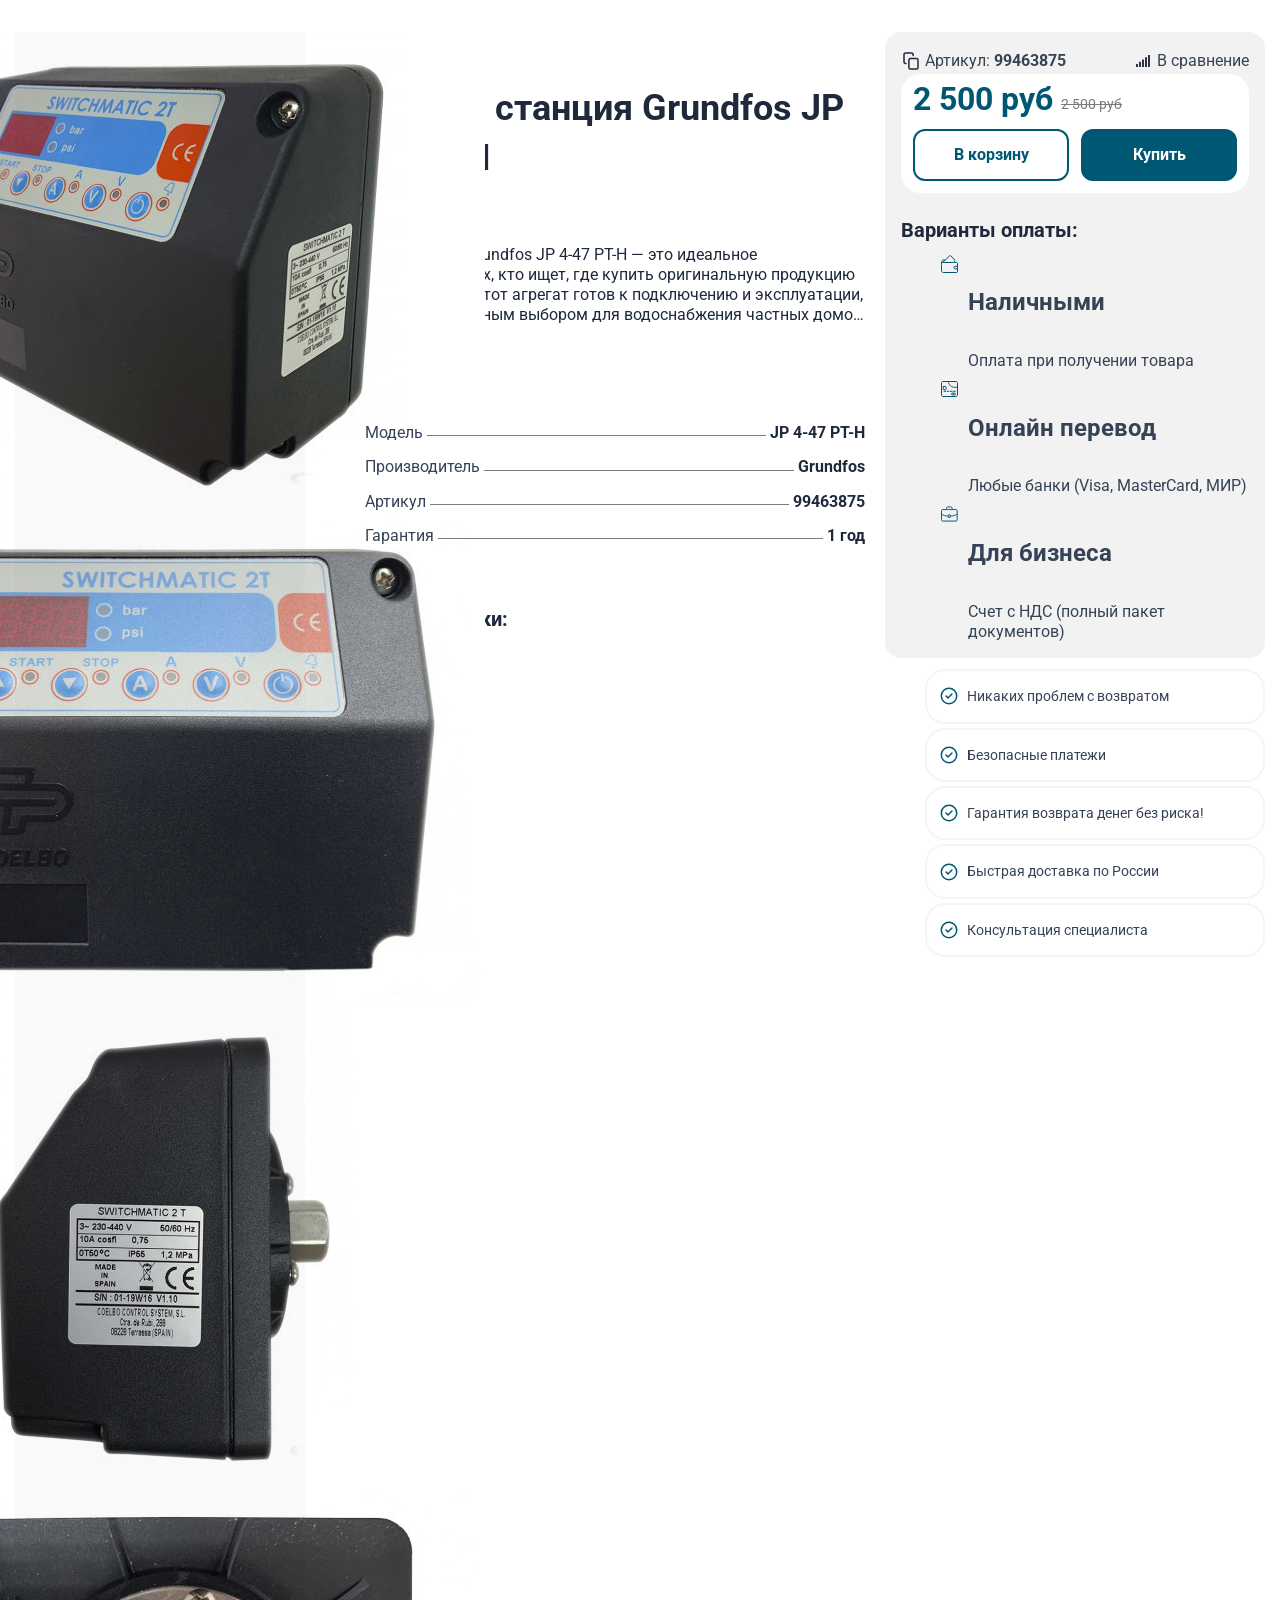
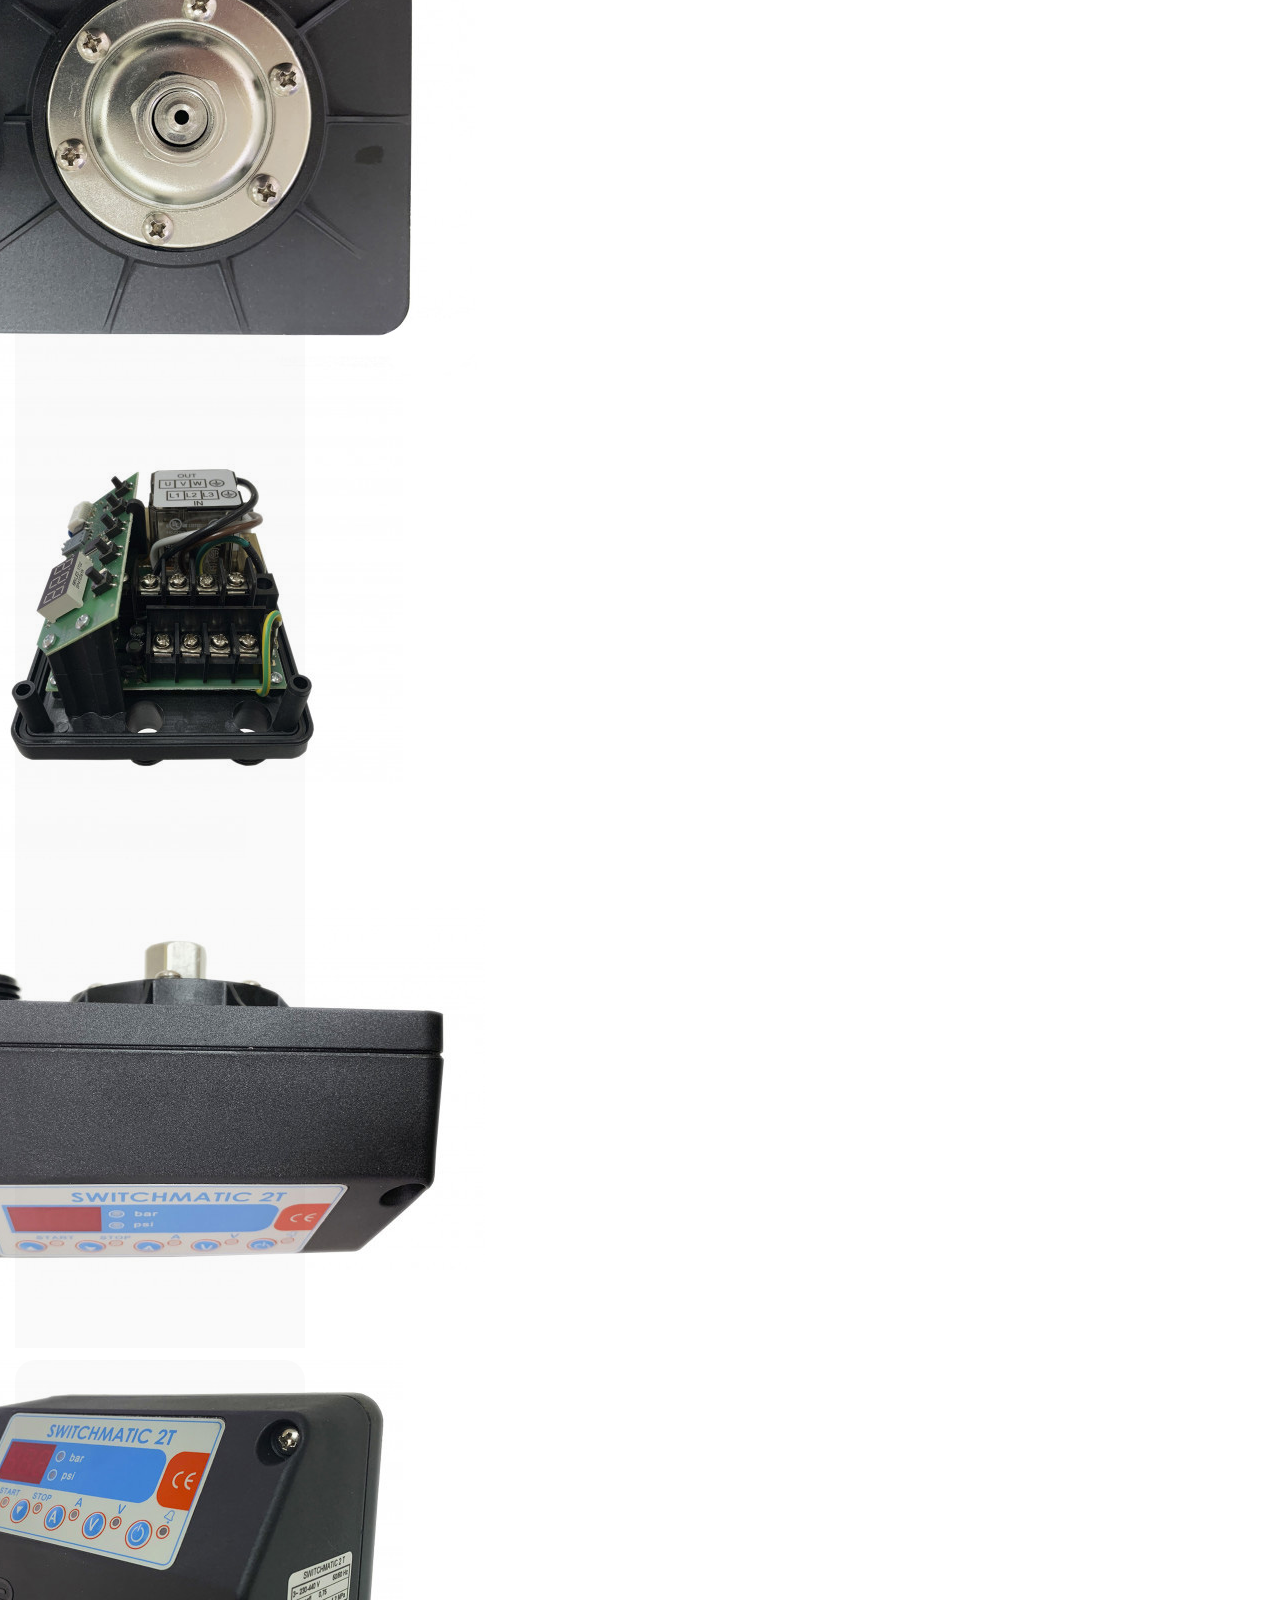
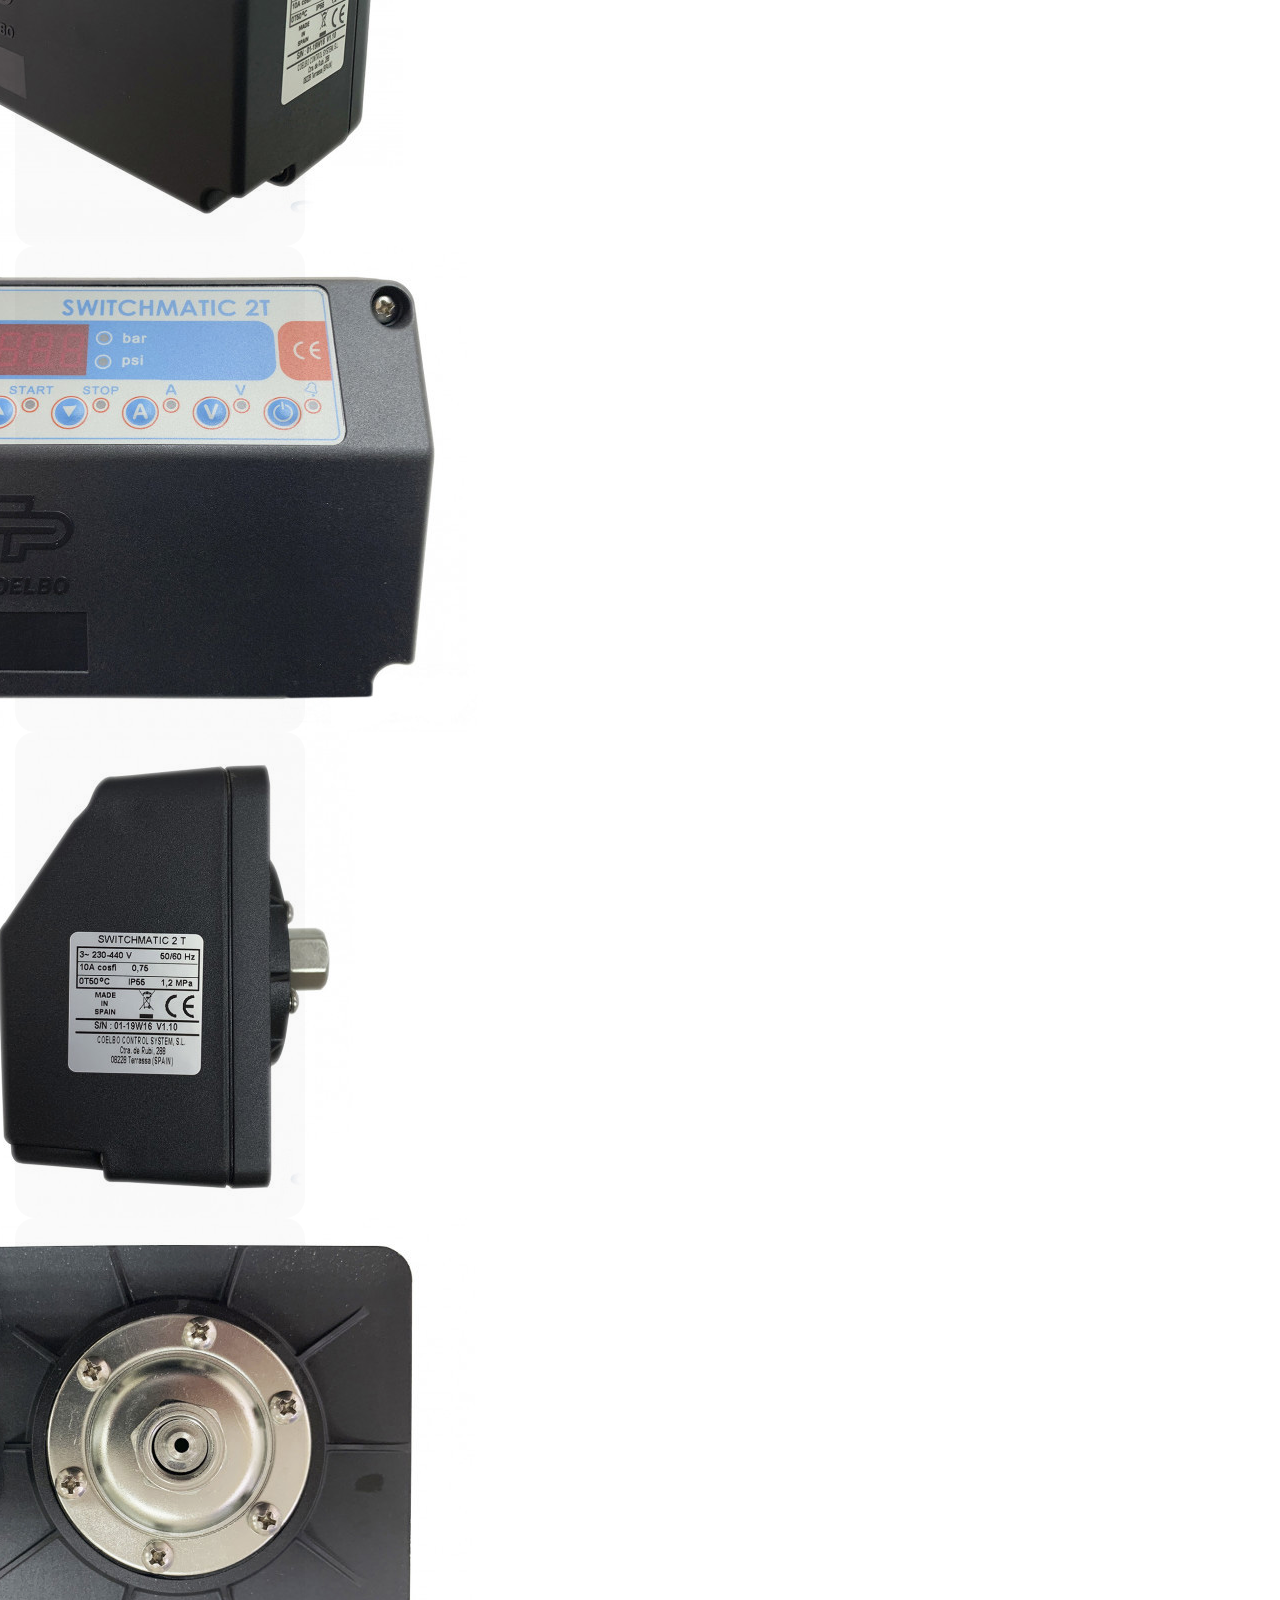
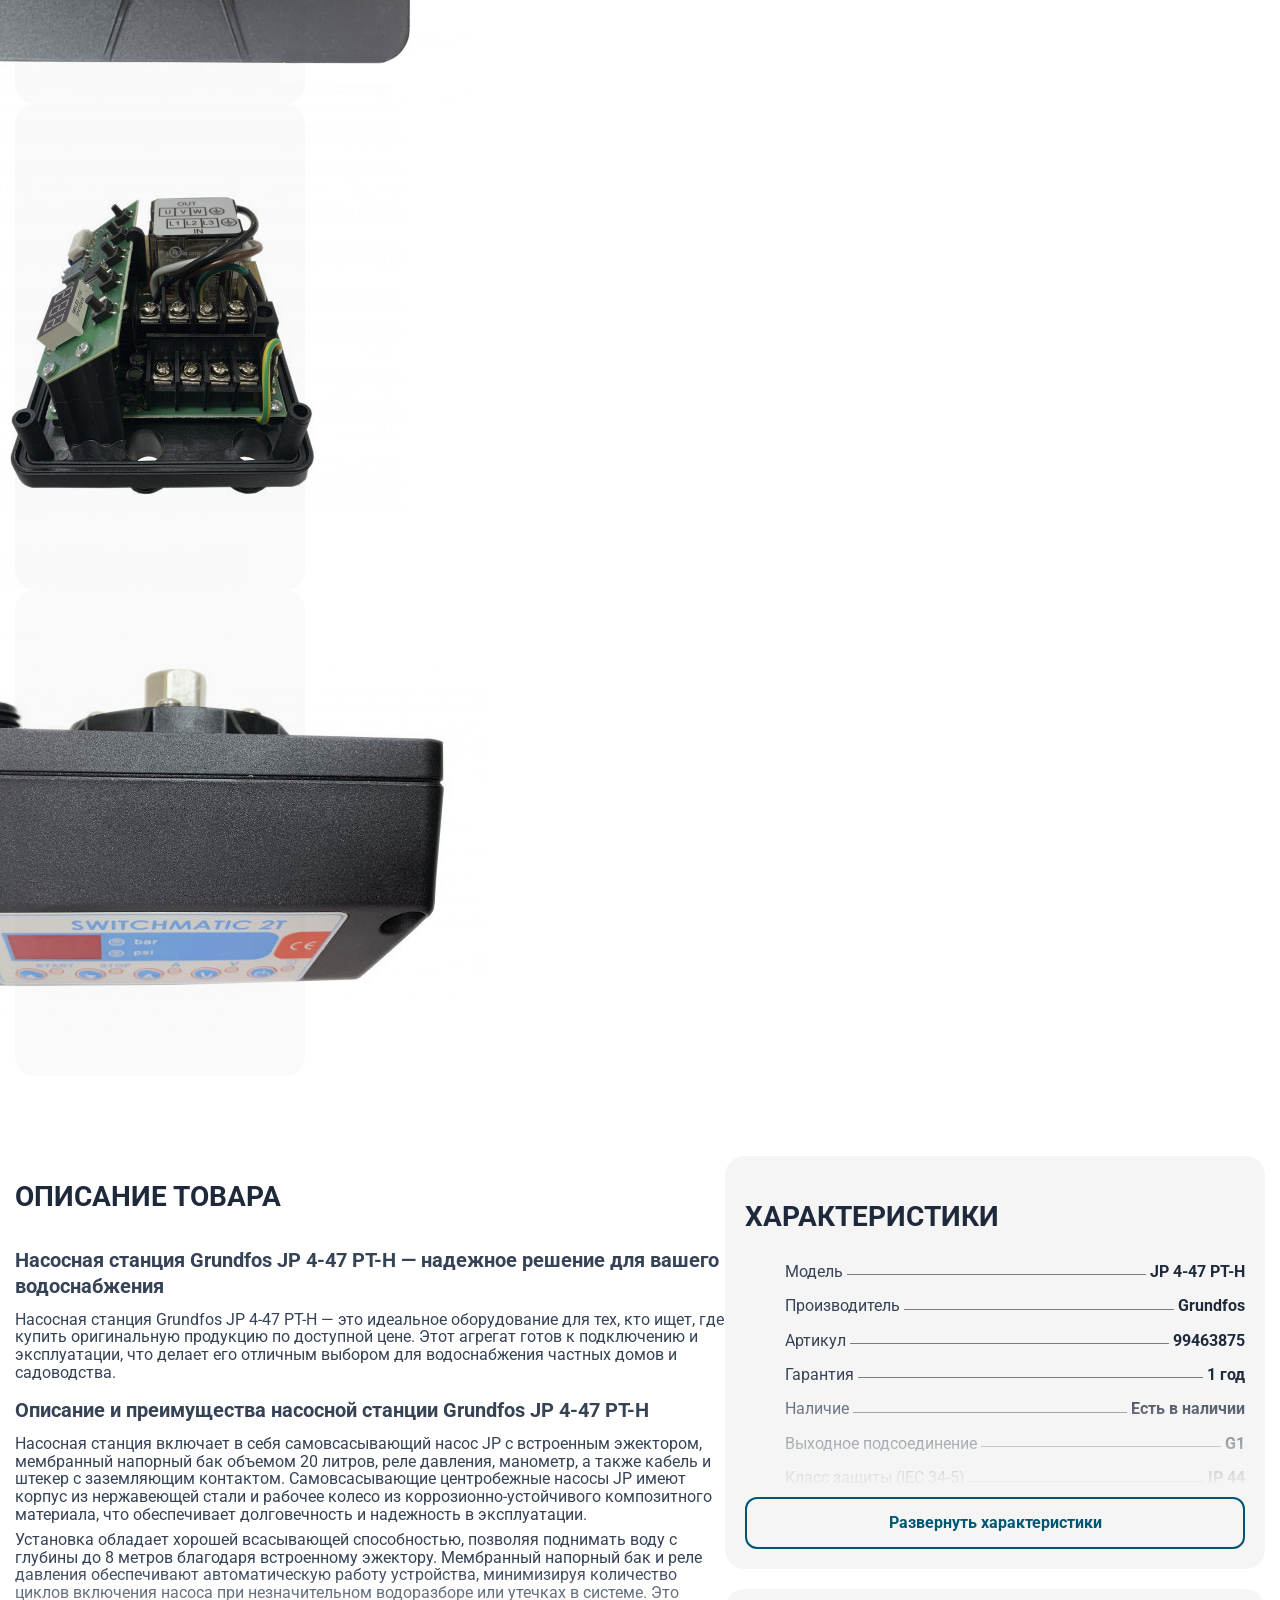
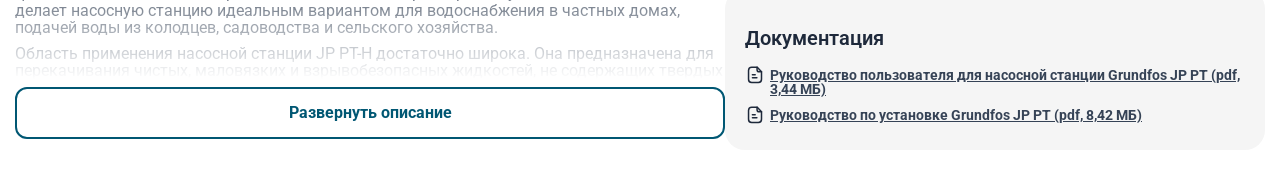
==== commit b57accab: "finish product-details" ====
--- a/index.html
+++ b/index.html
@@ -6110,7 +6110,10 @@
 					</blockquote>
 				</div>
 
-				<button class="product-button product-details__show-more-button">Развернуть описание</button>
+				<button class="product-button product-details__show-more-button" data-unfold=".product-details__content">
+					<span class="folded">Развернуть описание</span>
+					<span class="unfolded" style="display: none">Свернуть описание</span>
+				</button>
 			</div>
 			<div class="product-details__specs">
 				<div class="product-details__card">
@@ -6179,19 +6182,22 @@
 						</li>
 					</ul>
 
-					<button class="product-button product-details__show-more-button">Развернуть характеристики</button>
+					<button class="product-button product-details__show-more-button" data-unfold=".product-details__specs-list">
+						<span class="folded">Развернуть характеристики</span>
+						<span class="unfolded" style="display: none">Свернуть характеристики</span>
+					</button>
 				</div>
 				<div class="product-details__card">
 					<h2 class="product-details__title-small">Документация</h2>
 
 					<div class="product-details__docs">
-					<a class="product-details__doc-link"
-						href="https://grundfos-official.ru/wp-content/uploads/2025/12/765903b5682ef35faa78b1da0ff9efe9.pdf">Руководство
-						пользователя для насосной станции Grundfos JP PT (pdf, 3,44 МБ)</a>
-					<a class="product-details__doc-link"
-						href="https://grundfos-official.ru/wp-content/uploads/2025/12/824c074d1b25506a339bd2b884e34f63.pdf">Руководство
-						по установке Grundfos JP PT (pdf, 8,42 МБ)</a>
-						</div>
+						<a class="product-details__doc-link"
+							href="https://grundfos-official.ru/wp-content/uploads/2025/12/765903b5682ef35faa78b1da0ff9efe9.pdf">Руководство
+							пользователя для насосной станции Grundfos JP PT (pdf, 3,44 МБ)</a>
+						<a class="product-details__doc-link"
+							href="https://grundfos-official.ru/wp-content/uploads/2025/12/824c074d1b25506a339bd2b884e34f63.pdf">Руководство
+							по установке Grundfos JP PT (pdf, 8,42 МБ)</a>
+					</div>
 				</div>
 			</div>
 		</div>
--- a/style.min.css
+++ b/style.min.css
@@ -1 +1 @@
-.product-short-specs{list-style:none;margin:0;display:flex;flex-direction:column;gap:8px}.product-button{border:#005773 2px solid;border-radius:12px;padding:16px 24px;line-height:100%;background-color:rgba(0,0,0,0);color:#005773;font-weight:700}.product-button.product-button-filled{background-color:#005773;color:#fff}.product-spec{display:flex;justify-content:space-between;position:relative}.product-spec::after{content:"";background-color:#7c7c7c;width:100%;height:1px;position:absolute;bottom:10px}.product-spec-name{color:#364356;font-weight:400;background-color:#fff;position:relative;z-index:1;padding-right:4px}.product-spec-value{color:#1e293b;background-color:#fff;position:relative;z-index:1;padding-left:4px}.product-card{max-width:1690px;padding:0 15px;margin:0 auto}.product-card .gallery{min-width:0;-webkit-user-select:none;-moz-user-select:none;user-select:none}.product-card .gallery .swiper-slide{display:flex;align-items:center;justify-content:center}.product-card .gallery .previews{margin-top:12px}.product-card .gallery .previews .swiper-slide{position:relative}.product-card .gallery .previews .swiper-slide::after{content:"";position:absolute;inset:0;z-index:10;background-color:rgba(0,0,0,.02);border-radius:20px}.product-card .product-info{max-width:540px}.product-card .product-card__product{display:flex;gap:20px}.product-card .product-card__product .gallery .main-slider{border-radius:16px;position:relative}.product-card .product-card__product .gallery .main-slider::after{content:"";position:absolute;inset:0;background-color:rgba(0,0,0,.02);z-index:10;pointer-events:none}.product-card .product-card__product .product-availability{font-size:14px;color:#77a464;margin-bottom:4px;display:flex;align-items:center;gap:4px}.product-card .product-card__product .product-availability::before{content:"";width:4px;height:4px;background-color:#77a464}.product-card .product-card__product .product-availability.not-available{color:#ff3b3e}.product-card .product-card__product .product-availability.not-available::before{background-color:#ff3b3e}.product-card .product-card__product .product-spec-link{font-weight:700;color:#005773;text-decoration:underline;display:inline-block;margin-top:6px}.product-card .product-card__product .product-excerpt{display:-webkit-box;-webkit-line-clamp:4;-webkit-box-orient:vertical;overflow:hidden;line-height:125%;margin:0;color:#1e293b}.product-card .product-card__product .product-delivery{display:flex;gap:8px;list-style:none;gap:12px;margin:0}.product-card .product-card__product .product-delivery-method img{max-width:100%;height:56px}.product-card .product-card__product .payment{max-width:380px;flex-shrink:0}.product-card .product-card__product .payment .product-payment-card{padding:16px;background-color:#f2f2f2;border-radius:16px}.product-card .product-card__product .payment .product-payment-header{display:flex;align-items:center;justify-content:space-between}.product-card .product-card__product .payment .product-payment-header button{all:unset;display:flex;align-items:center;gap:4px;color:#364356}.product-card .product-card__product .payment .price-block{padding:12px;border-radius:20px;background-color:#fff}.product-card .product-card__product .payment .price-block .price{display:flex;align-items:flex-end;gap:8px}.product-card .product-card__product .payment .price-block .new-price{font-weight:700;font-size:32px;color:#005773}.product-card .product-card__product .payment .price-block .old-price{font-size:14px;color:#7b7b7b;text-decoration:line-through;transform:translateY(5px)}.product-card .product-card__product .payment .price-block .buy-buttons{display:flex;align-items:center;gap:12px;margin-top:16px}.product-card .product-card__product .payment .payment-options{list-style:none;margin:0;display:flex;flex-direction:column;gap:10px}.product-card .product-card__product .payment .payment-option{display:flex;gap:10px;align-items:flex-start}.product-card .product-card__product .payment .payment-option *{color:#364356;line-height:125%}.product-card .product-card__product .payment .payment-option-text{display:flex;flex-direction:column;gap:2px}.product-card .product-card__product .payment .payment-option-title{font-weight:700}.product-card .product-card__product .payment .payment-option-description{margin:0}.product-card .product-card__product .payment .product-payment-advantages{display:flex;flex-direction:column;gap:4px;list-style:none;margin:0;margin-top:11px}.product-card .product-card__product .payment .product-payment-advantage{display:flex;align-items:center;gap:8px;padding:12px;border:#f5f5f5 2px solid;border-radius:20px;font-size:14px;color:#364356}.product-card .product-card__product .payment .product-payment-advantage::before{content:url("./assets/check.svg");width:20px;height:20px}.product-card .product-title{font-weight:700;font-size:36px;color:#1e293b}.product-card .product-subtitle{color:#1e293b;font-weight:700;font-size:20px;margin-bottom:12px;margin-top:24px}.product-details{display:flex;justify-content:space-between;margin-top:80px}.product-details__specs{max-width:540px;width:100%}.product-details__card{padding:20px;margin-bottom:20px;background-color:#f5f5f5;border-radius:20px}.product-details__card .product-spec-name,.product-details__card .product-spec-value{background-color:#f5f5f5}.product-details__show-more-button{margin-top:8px;width:100%}.product-details__specs-list{margin-top:20px}.product-details__title{font-size:28px;font-weight:700;color:#1e293b;text-transform:uppercase}.product-details__title-small{font-size:20px}.product-details__content{margin-top:24px;display:flex;flex-direction:column;gap:8px;line-height:110%;color:#364356;margin:0;margin-top:16px;max-width:960px}.product-details__content h2{font-size:20px;color:#364356;font-weight:700;margin-top:8px;margin-bottom:4px}.product-details__content h3{font-size:18px;color:#364356;font-weight:700;margin-top:8px;margin-bottom:4px}.product-details__content h4{font-size:16px;color:#364356;font-weight:700;margin-top:8px;margin-bottom:4px}.product-details__content p{margin:0}.product-details__content ul{list-style:none;margin:0;display:flex;flex-direction:column;gap:9px}.product-details__content ul li{padding-left:28px;position:relative}.product-details__content ul li::before{content:url("./assets/check.svg");position:absolute;left:0;top:0}.product-details__content blockquote{background-color:#f5f5f5;margin:8px 0;padding:16px;border-left:#005773 2px solid;border-radius:16px;font-style:normal}.product-details__docs{display:flex;flex-direction:column;gap:12px;margin-top:16px}.product-details__doc-link{color:#364356;font-size:14px;font-weight:700;text-decoration:underline;display:flex;gap:5px;line-height:100%}.product-details__doc-link::before{content:url("./assets/docs.svg");transform:translateY(-3px)}+.product-short-specs{list-style:none;margin:0;display:flex;flex-direction:column;gap:8px}.product-button{border:#005773 2px solid;border-radius:12px;padding:16px 24px;line-height:100%;background-color:rgba(0,0,0,0);color:#005773;font-weight:700;transition:all .3s}.product-button.product-button-filled{background-color:#005773;color:#fff}.product-button:hover{background-color:rgb(0,110.1495652174,145.6)}.product-button:active{background-color:rgb(0,63.8504347826,84.4)}.product-spec{display:flex;justify-content:space-between;position:relative}.product-spec::after{content:"";background-color:#7c7c7c;width:100%;height:1px;position:absolute;bottom:10px}.product-spec-name{color:#364356;font-weight:400;background-color:#fff;position:relative;z-index:1;padding-right:4px}.product-spec-value{color:#1e293b;background-color:#fff;position:relative;z-index:1;padding-left:4px}.product-card{max-width:1690px;padding:0 15px;margin:0 auto}.product-card .gallery{min-width:0;-webkit-user-select:none;-moz-user-select:none;user-select:none}.product-card .gallery .swiper-slide{display:flex;align-items:center;justify-content:center}.product-card .gallery .previews{margin-top:12px}.product-card .gallery .previews .swiper-slide{position:relative}.product-card .gallery .previews .swiper-slide::after{content:"";position:absolute;inset:0;z-index:10;background-color:rgba(0,0,0,.02);border-radius:20px}.product-card .product-info{max-width:540px}.product-card .product-card__product{display:flex;gap:20px}.product-card .product-card__product .gallery .main-slider{border-radius:16px;position:relative}.product-card .product-card__product .gallery .main-slider::after{content:"";position:absolute;inset:0;background-color:rgba(0,0,0,.02);z-index:10;pointer-events:none}.product-card .product-card__product .product-availability{font-size:14px;color:#77a464;margin-bottom:4px;display:flex;align-items:center;gap:4px}.product-card .product-card__product .product-availability::before{content:"";width:4px;height:4px;background-color:#77a464}.product-card .product-card__product .product-availability.not-available{color:#ff3b3e}.product-card .product-card__product .product-availability.not-available::before{background-color:#ff3b3e}.product-card .product-card__product .product-spec-link{font-weight:700;color:#005773;text-decoration:underline;display:inline-block;margin-top:6px}.product-card .product-card__product .product-excerpt{display:-webkit-box;-webkit-line-clamp:4;-webkit-box-orient:vertical;overflow:hidden;line-height:125%;margin:0;color:#1e293b}.product-card .product-card__product .product-delivery{display:flex;gap:8px;list-style:none;gap:12px;margin:0}.product-card .product-card__product .product-delivery-method img{max-width:100%;height:56px}.product-card .product-card__product .payment{max-width:380px;flex-shrink:0}.product-card .product-card__product .payment .product-payment-card{padding:16px;background-color:#f2f2f2;border-radius:16px}.product-card .product-card__product .payment .product-payment-header{display:flex;align-items:center;justify-content:space-between}.product-card .product-card__product .payment .product-payment-header button{all:unset;display:flex;align-items:center;gap:4px;color:#364356}.product-card .product-card__product .payment .price-block{padding:12px;border-radius:20px;background-color:#fff}.product-card .product-card__product .payment .price-block .price{display:flex;align-items:flex-end;gap:8px}.product-card .product-card__product .payment .price-block .new-price{font-weight:700;font-size:32px;color:#005773}.product-card .product-card__product .payment .price-block .old-price{font-size:14px;color:#7b7b7b;text-decoration:line-through;transform:translateY(5px)}.product-card .product-card__product .payment .price-block .buy-buttons{display:grid;grid-template-columns:repeat(2, 1fr);gap:12px;margin-top:16px}.product-card .product-card__product .payment .payment-options{list-style:none;margin:0;display:flex;flex-direction:column;gap:10px}.product-card .product-card__product .payment .payment-option{display:flex;gap:10px;align-items:flex-start}.product-card .product-card__product .payment .payment-option *{color:#364356;line-height:125%}.product-card .product-card__product .payment .payment-option-text{display:flex;flex-direction:column;gap:2px}.product-card .product-card__product .payment .payment-option-title{font-weight:700}.product-card .product-card__product .payment .payment-option-description{margin:0}.product-card .product-card__product .payment .product-payment-advantages{display:flex;flex-direction:column;gap:4px;list-style:none;margin:0;margin-top:11px}.product-card .product-card__product .payment .product-payment-advantage{display:flex;align-items:center;gap:8px;padding:12px;border:#f5f5f5 2px solid;border-radius:20px;font-size:14px;color:#364356}.product-card .product-card__product .payment .product-payment-advantage::before{content:url("./assets/check.svg");width:20px;height:20px}.product-card .product-title{font-weight:700;font-size:36px;color:#1e293b}.product-card .product-subtitle{color:#1e293b;font-weight:700;font-size:20px;margin-bottom:12px;margin-top:24px}.product-details{display:flex;justify-content:space-between;margin-top:80px}.product-details__specs{max-width:540px;width:100%}.product-details__card{padding:20px;margin-bottom:20px;background-color:#f5f5f5;border-radius:20px}.product-details__card .product-spec-name,.product-details__card .product-spec-value{background-color:#f5f5f5}.product-details__show-more-button{margin-top:8px;width:100%}.product-details__specs-list{margin-top:20px;max-height:230px;overflow:hidden;position:relative}.product-details__specs-list.unfold{max-height:100%}.product-details__specs-list:not(.unfold)::after{content:"";position:absolute;height:113px;width:100%;bottom:0;z-index:20;background:linear-gradient(180deg, rgba(245, 245, 245, 0) 0%, #f5f5f5 100%)}.product-details__title{font-size:28px;font-weight:700;color:#1e293b;text-transform:uppercase}.product-details__title-small{font-size:20px}.product-details__content{margin-top:24px;display:flex;flex-direction:column;gap:8px;line-height:110%;color:#364356;margin:0;margin-top:16px;max-width:960px;max-height:440px;overflow:hidden;position:relative}.product-details__content.unfold{max-height:100%}.product-details__content:not(.unfold)::after{content:"";position:absolute;height:113px;width:100%;bottom:0;background:linear-gradient(180deg, rgba(255, 255, 255, 0) 0%, #fff 100%)}.product-details__content h2{font-size:20px;color:#364356;font-weight:700;margin-top:8px;margin-bottom:4px}.product-details__content h3{font-size:18px;color:#364356;font-weight:700;margin-top:8px;margin-bottom:4px}.product-details__content h4{font-size:16px;color:#364356;font-weight:700;margin-top:8px;margin-bottom:4px}.product-details__content p{margin:0}.product-details__content ul{list-style:none;margin:0;display:flex;flex-direction:column;gap:9px}.product-details__content ul li{padding-left:28px;position:relative}.product-details__content ul li::before{content:url("./assets/check.svg");position:absolute;left:0;top:0}.product-details__content blockquote{background-color:#f5f5f5;margin:8px 0;padding:16px;border-left:#005773 2px solid;border-radius:16px;font-style:normal}.product-details__docs{display:flex;flex-direction:column;gap:12px;margin-top:16px}.product-details__doc-link{color:#364356;font-size:14px;font-weight:700;text-decoration:underline;display:flex;gap:5px;line-height:100%}.product-details__doc-link::before{content:url("./assets/docs.svg");transform:translateY(-3px)}
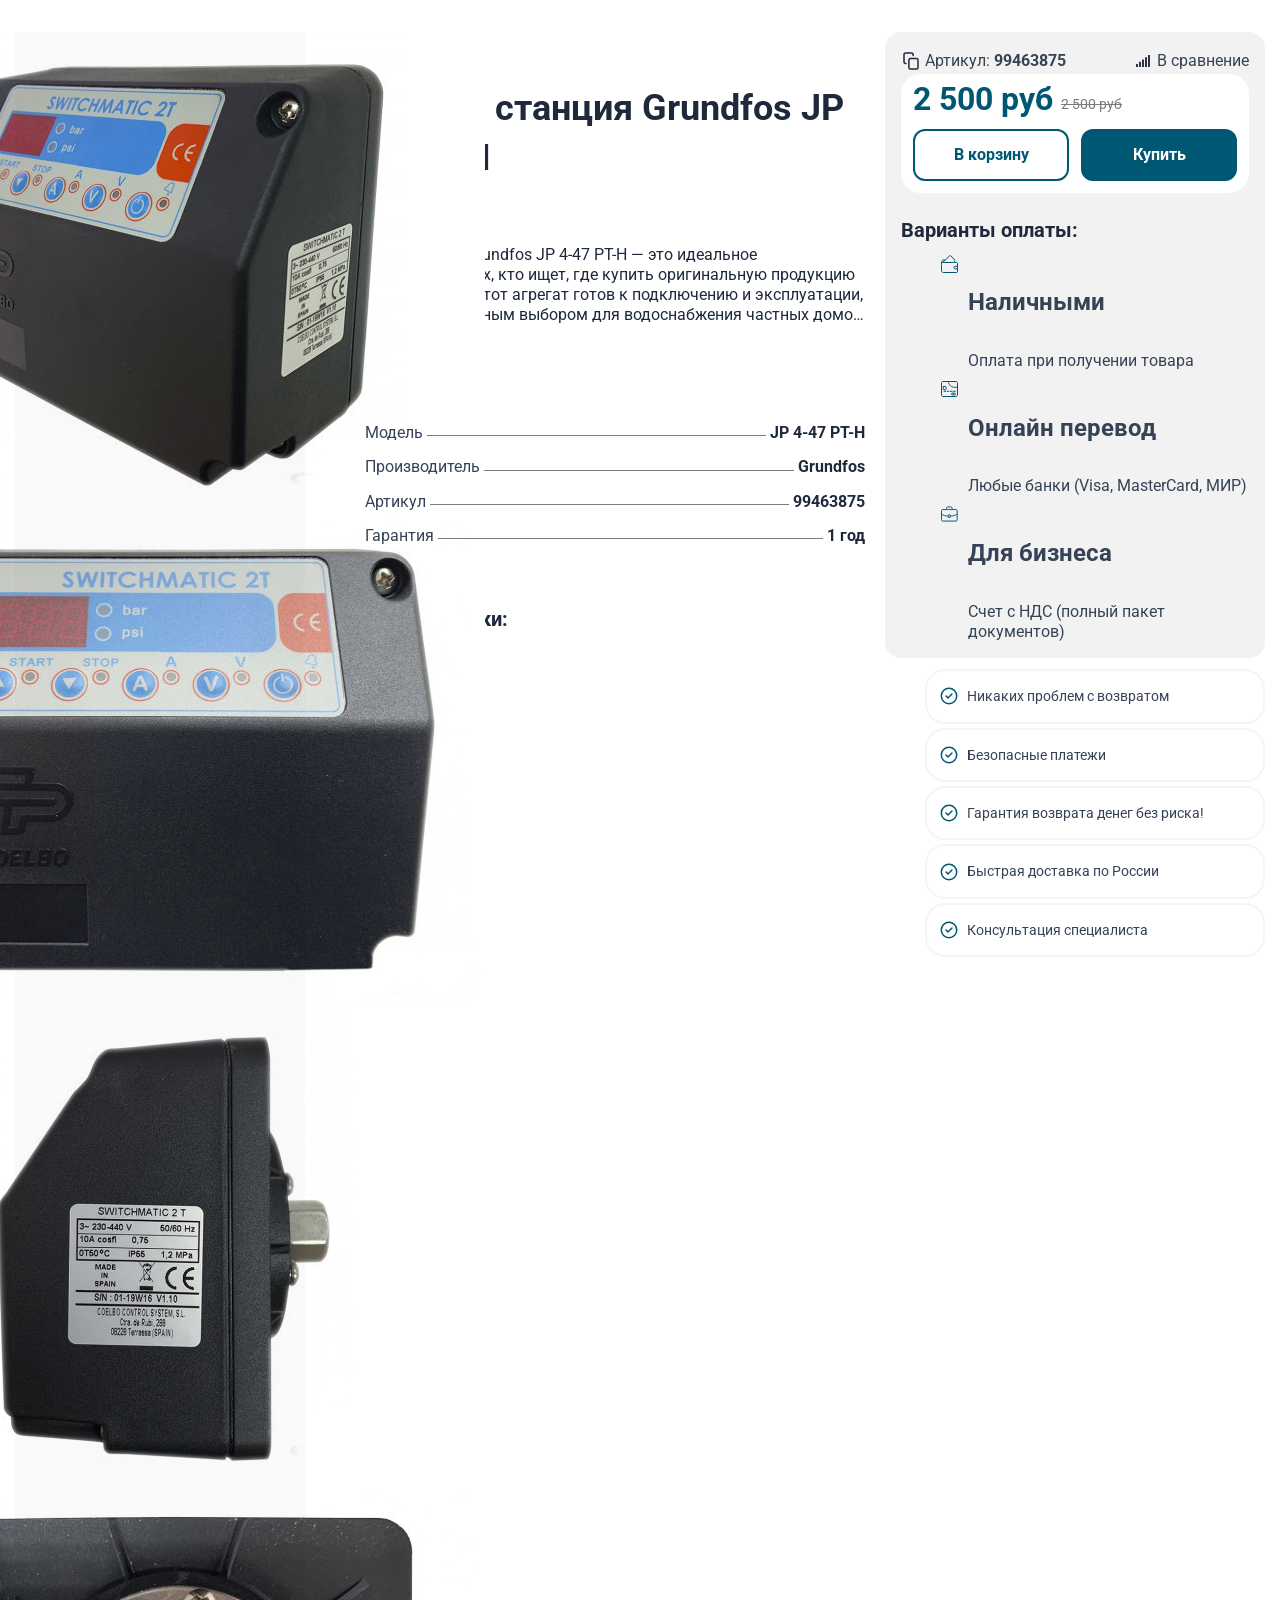
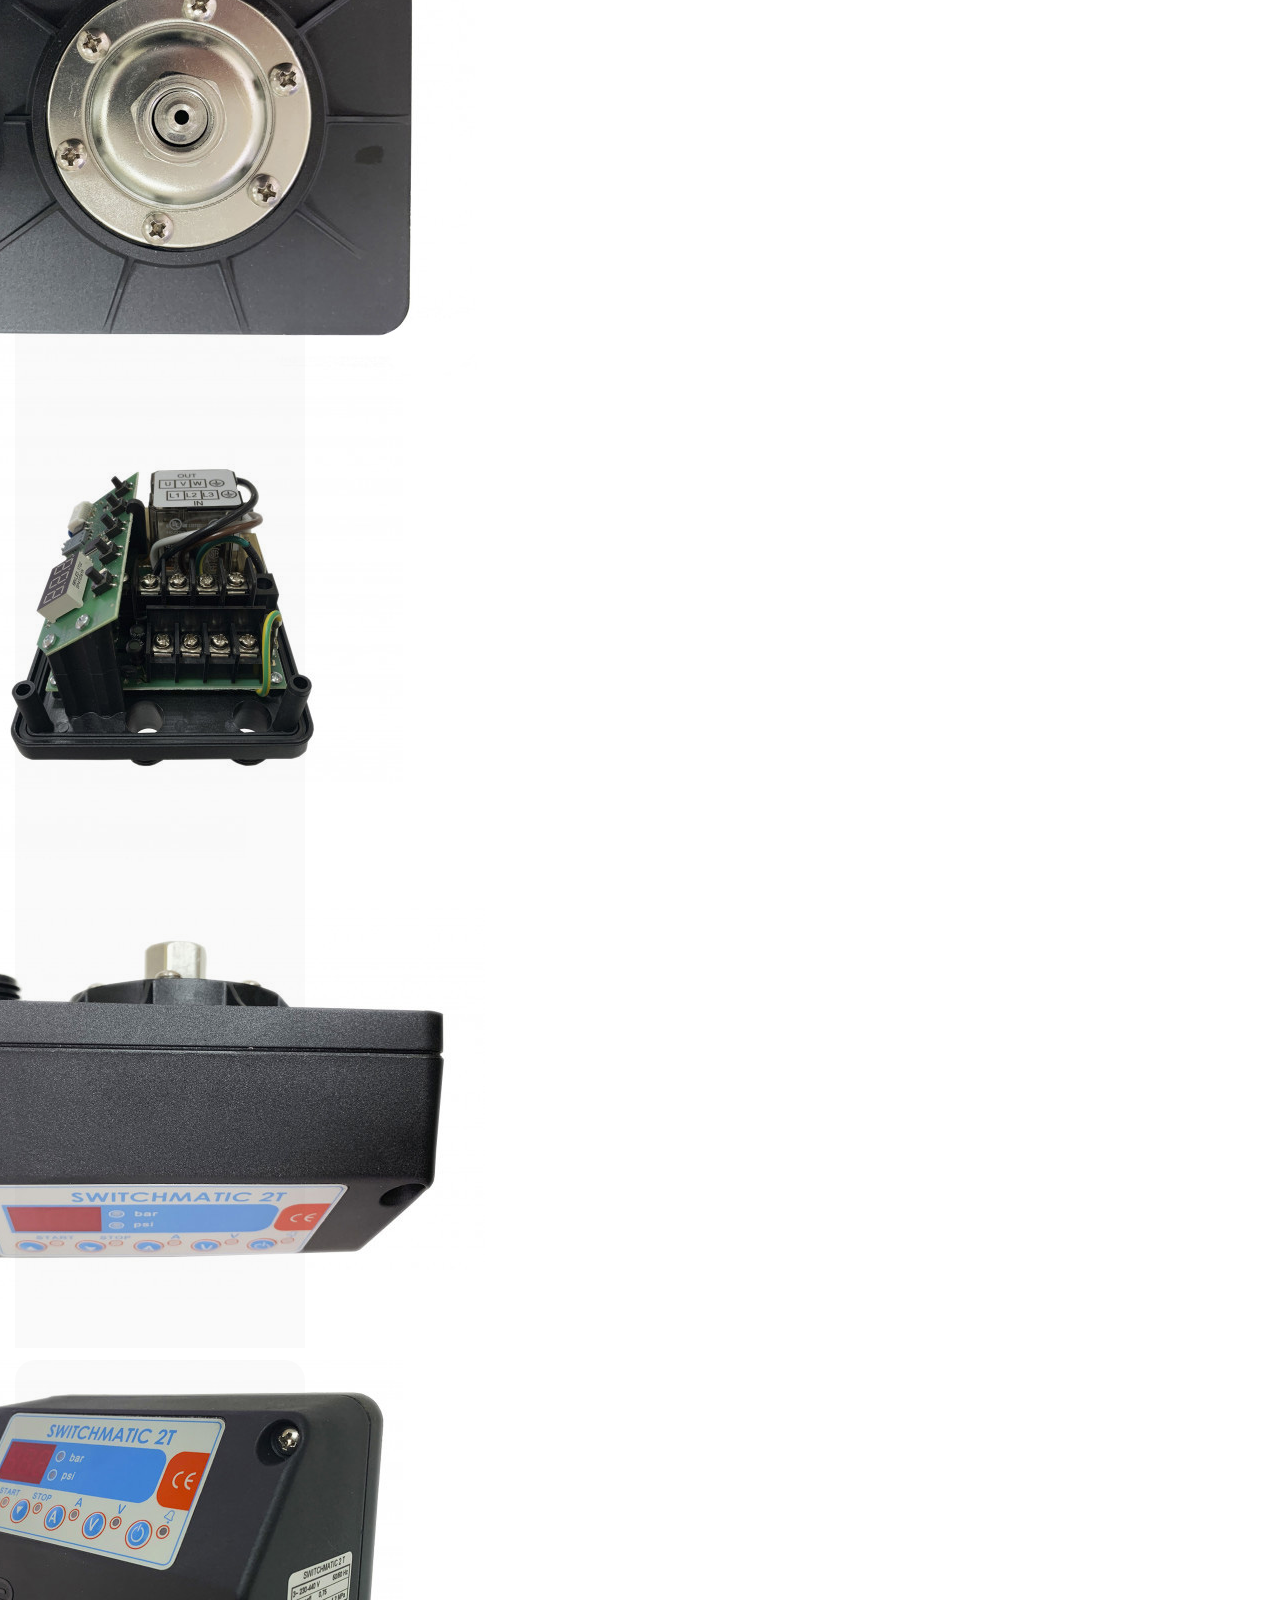
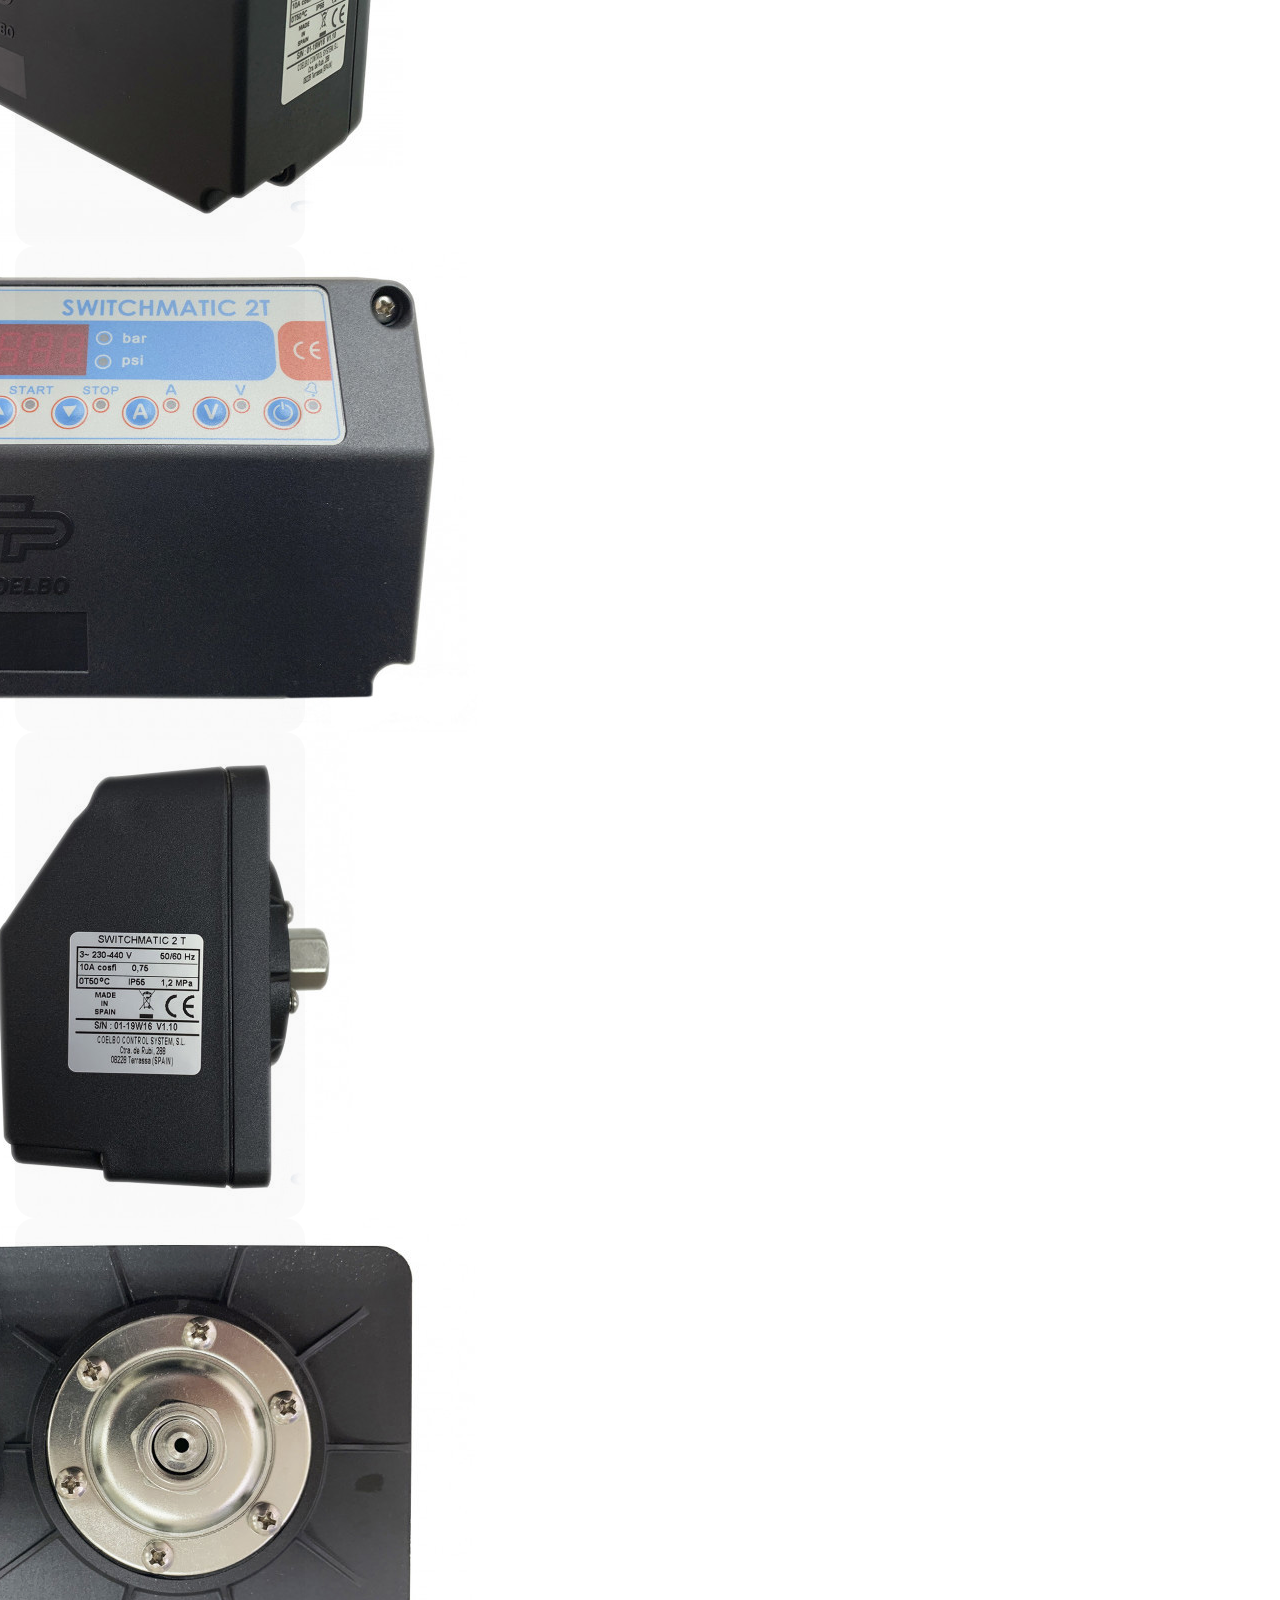
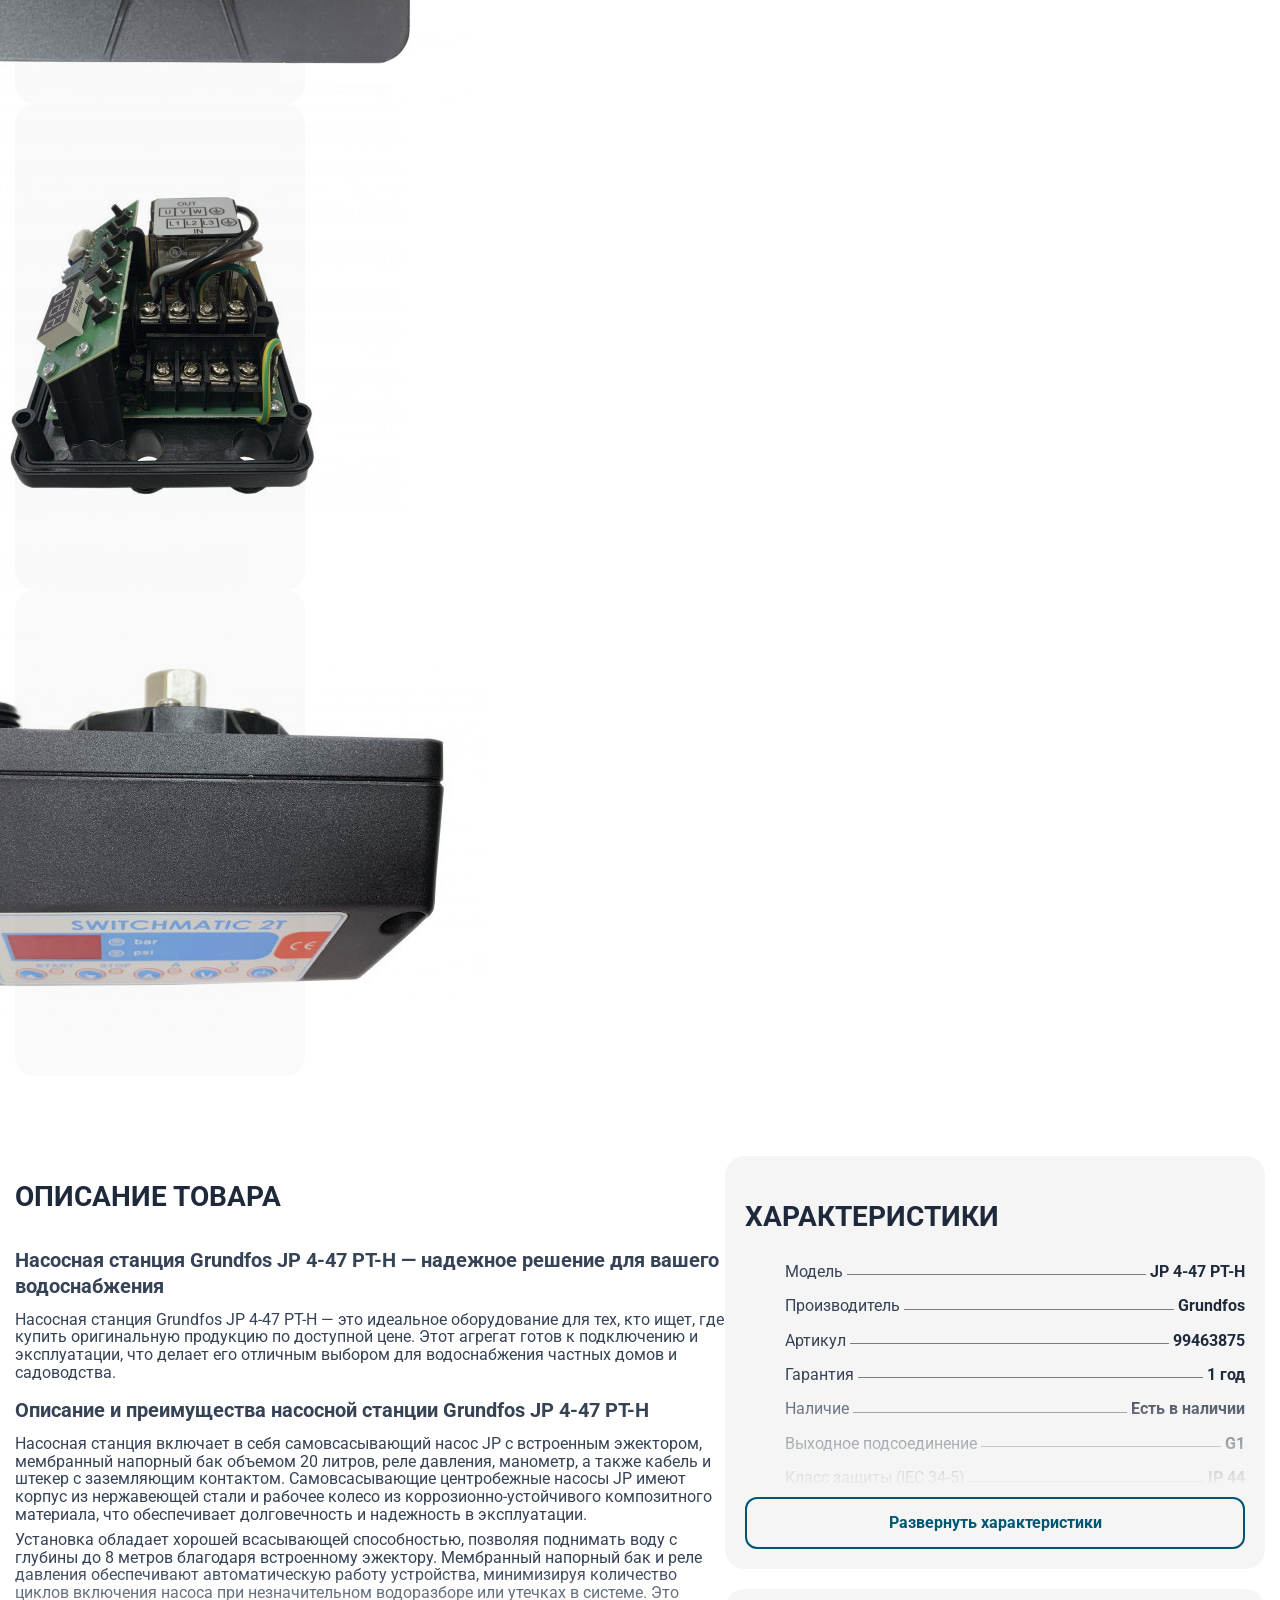
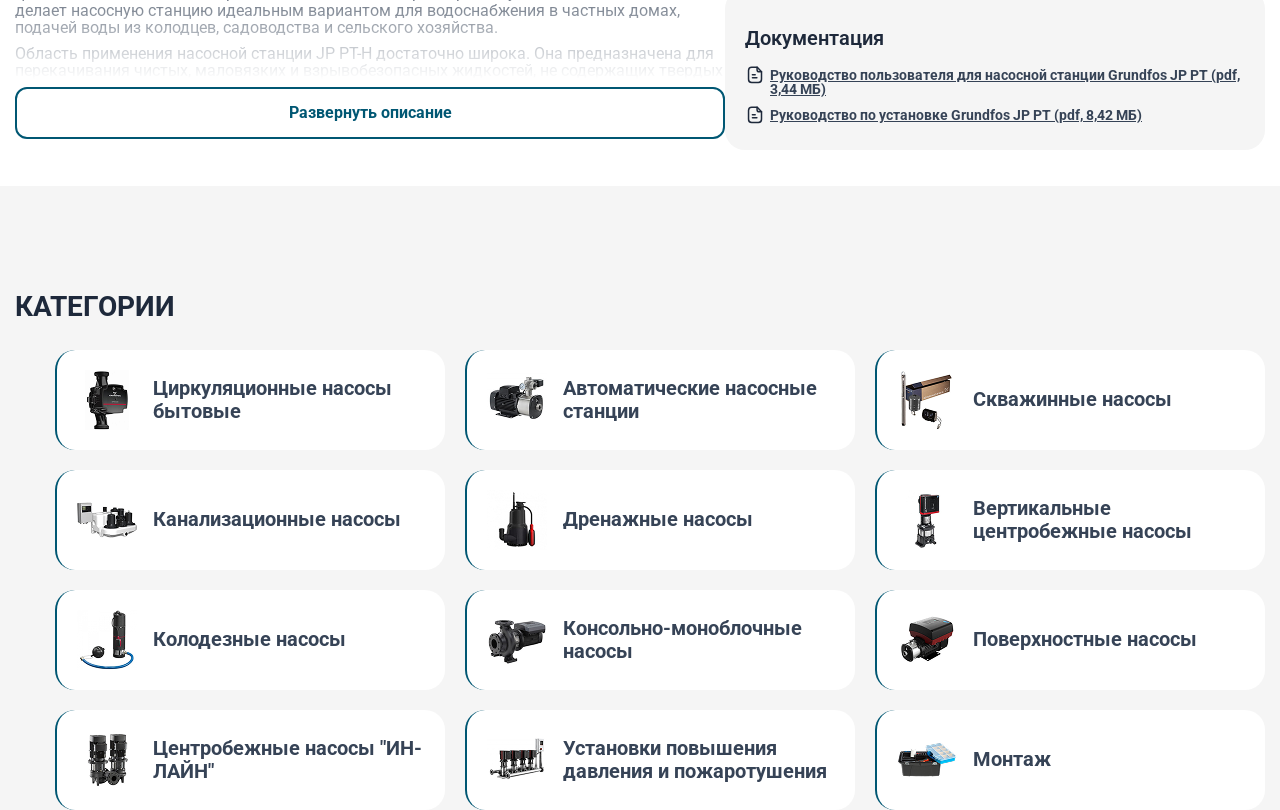
==== commit 39cbbd64: "add categories" ====
--- a/index.html
+++ b/index.html
@@ -6201,7 +6201,108 @@
 				</div>
 			</div>
 		</div>
+
+		<div class="product-reviews">
+			<form class="product-reviews__left"></form>
+
+			<ul class="product-reviews__reviews">
+			</ul>
+
+		</div>
 	</div>
+
+	<div class="product-categories">
+		<div class="container">
+			<h2 class="product-categories__title">Категории</h2>
+
+			<ul class="product-categories__list">
+				<li class="product-categories__category">
+					<a href="#">
+						<img src="./category-01.png" alt="" class="product-categories__image">
+						<span>Циркуляционные насосы бытовые</span>
+					</a>
+				</li>
+
+				<li class="product-categories__category">
+					<a href="#">
+						<img src="./category-02.png" alt="" class="product-categories__image">
+						<span>Автоматические насосные станции</span>
+					</a>
+				</li>
+
+				<li class="product-categories__category">
+					<a href="#">
+						<img src="./category-03.png" alt="" class="product-categories__image">
+						<span>Скважинные насосы</span>
+					</a>
+				</li>
+
+				<li class="product-categories__category">
+					<a href="#">
+						<img src="./category-04.png" alt="" class="product-categories__image">
+						<span>Канализационные насосы</span>
+					</a>
+				</li>
+
+				<li class="product-categories__category">
+					<a href="#">
+						<img src="./category-05.png" alt="" class="product-categories__image">
+						<span>Дренажные насосы</span>
+					</a>
+				</li>
+
+				<li class="product-categories__category">
+					<a href="#">
+						<img src="./category-06.png" alt="" class="product-categories__image">
+						<span>Вертикальные центробежные насосы</span>
+					</a>
+				</li>
+
+				<li class="product-categories__category">
+					<a href="#">
+						<img src="./category-07.png" alt="" class="product-categories__image">
+						<span>Колодезные насосы</span>
+					</a>
+				</li>
+
+				<li class="product-categories__category">
+					<a href="#">
+						<img src="./category-08.png" alt="" class="product-categories__image">
+						<span>Консольно-моноблочные насосы</span>
+					</a>
+				</li>
+
+				<li class="product-categories__category">
+					<a href="#">
+						<img src="./category-09.png" alt="" class="product-categories__image">
+						<span>Поверхностные насосы</span>
+					</a>
+				</li>
+
+				<li class="product-categories__category">
+					<a href="#">
+						<img src="./category-10.png" alt="" class="product-categories__image">
+						<span>Центробежные насосы "ИН-ЛАЙН"</span>
+					</a>
+				</li>
+
+				<li class="product-categories__category">
+					<a href="#">
+						<img src="./category-11.png" alt="" class="product-categories__image">
+						<span>Установки повышения давления и пожаротушения</span>
+					</a>
+				</li>
+
+				<li class="product-categories__category">
+					<a href="#">
+						<img src="./category-12.png" alt="" class="product-categories__image">
+						<span>Монтаж</span>
+					</a>
+				</li>
+			</ul>
+		</div>
+	</div>
+
 </body>
 
 </html>
--- a/style.min.css
+++ b/style.min.css
@@ -1 +1 @@
-.product-short-specs{list-style:none;margin:0;display:flex;flex-direction:column;gap:8px}.product-button{border:#005773 2px solid;border-radius:12px;padding:16px 24px;line-height:100%;background-color:rgba(0,0,0,0);color:#005773;font-weight:700;transition:all .3s}.product-button.product-button-filled{background-color:#005773;color:#fff}.product-button:hover{background-color:rgb(0,110.1495652174,145.6)}.product-button:active{background-color:rgb(0,63.8504347826,84.4)}.product-spec{display:flex;justify-content:space-between;position:relative}.product-spec::after{content:"";background-color:#7c7c7c;width:100%;height:1px;position:absolute;bottom:10px}.product-spec-name{color:#364356;font-weight:400;background-color:#fff;position:relative;z-index:1;padding-right:4px}.product-spec-value{color:#1e293b;background-color:#fff;position:relative;z-index:1;padding-left:4px}.product-card{max-width:1690px;padding:0 15px;margin:0 auto}.product-card .gallery{min-width:0;-webkit-user-select:none;-moz-user-select:none;user-select:none}.product-card .gallery .swiper-slide{display:flex;align-items:center;justify-content:center}.product-card .gallery .previews{margin-top:12px}.product-card .gallery .previews .swiper-slide{position:relative}.product-card .gallery .previews .swiper-slide::after{content:"";position:absolute;inset:0;z-index:10;background-color:rgba(0,0,0,.02);border-radius:20px}.product-card .product-info{max-width:540px}.product-card .product-card__product{display:flex;gap:20px}.product-card .product-card__product .gallery .main-slider{border-radius:16px;position:relative}.product-card .product-card__product .gallery .main-slider::after{content:"";position:absolute;inset:0;background-color:rgba(0,0,0,.02);z-index:10;pointer-events:none}.product-card .product-card__product .product-availability{font-size:14px;color:#77a464;margin-bottom:4px;display:flex;align-items:center;gap:4px}.product-card .product-card__product .product-availability::before{content:"";width:4px;height:4px;background-color:#77a464}.product-card .product-card__product .product-availability.not-available{color:#ff3b3e}.product-card .product-card__product .product-availability.not-available::before{background-color:#ff3b3e}.product-card .product-card__product .product-spec-link{font-weight:700;color:#005773;text-decoration:underline;display:inline-block;margin-top:6px}.product-card .product-card__product .product-excerpt{display:-webkit-box;-webkit-line-clamp:4;-webkit-box-orient:vertical;overflow:hidden;line-height:125%;margin:0;color:#1e293b}.product-card .product-card__product .product-delivery{display:flex;gap:8px;list-style:none;gap:12px;margin:0}.product-card .product-card__product .product-delivery-method img{max-width:100%;height:56px}.product-card .product-card__product .payment{max-width:380px;flex-shrink:0}.product-card .product-card__product .payment .product-payment-card{padding:16px;background-color:#f2f2f2;border-radius:16px}.product-card .product-card__product .payment .product-payment-header{display:flex;align-items:center;justify-content:space-between}.product-card .product-card__product .payment .product-payment-header button{all:unset;display:flex;align-items:center;gap:4px;color:#364356}.product-card .product-card__product .payment .price-block{padding:12px;border-radius:20px;background-color:#fff}.product-card .product-card__product .payment .price-block .price{display:flex;align-items:flex-end;gap:8px}.product-card .product-card__product .payment .price-block .new-price{font-weight:700;font-size:32px;color:#005773}.product-card .product-card__product .payment .price-block .old-price{font-size:14px;color:#7b7b7b;text-decoration:line-through;transform:translateY(5px)}.product-card .product-card__product .payment .price-block .buy-buttons{display:grid;grid-template-columns:repeat(2, 1fr);gap:12px;margin-top:16px}.product-card .product-card__product .payment .payment-options{list-style:none;margin:0;display:flex;flex-direction:column;gap:10px}.product-card .product-card__product .payment .payment-option{display:flex;gap:10px;align-items:flex-start}.product-card .product-card__product .payment .payment-option *{color:#364356;line-height:125%}.product-card .product-card__product .payment .payment-option-text{display:flex;flex-direction:column;gap:2px}.product-card .product-card__product .payment .payment-option-title{font-weight:700}.product-card .product-card__product .payment .payment-option-description{margin:0}.product-card .product-card__product .payment .product-payment-advantages{display:flex;flex-direction:column;gap:4px;list-style:none;margin:0;margin-top:11px}.product-card .product-card__product .payment .product-payment-advantage{display:flex;align-items:center;gap:8px;padding:12px;border:#f5f5f5 2px solid;border-radius:20px;font-size:14px;color:#364356}.product-card .product-card__product .payment .product-payment-advantage::before{content:url("./assets/check.svg");width:20px;height:20px}.product-card .product-title{font-weight:700;font-size:36px;color:#1e293b}.product-card .product-subtitle{color:#1e293b;font-weight:700;font-size:20px;margin-bottom:12px;margin-top:24px}.product-details{display:flex;justify-content:space-between;margin-top:80px}.product-details__specs{max-width:540px;width:100%}.product-details__card{padding:20px;margin-bottom:20px;background-color:#f5f5f5;border-radius:20px}.product-details__card .product-spec-name,.product-details__card .product-spec-value{background-color:#f5f5f5}.product-details__show-more-button{margin-top:8px;width:100%}.product-details__specs-list{margin-top:20px;max-height:230px;overflow:hidden;position:relative}.product-details__specs-list.unfold{max-height:100%}.product-details__specs-list:not(.unfold)::after{content:"";position:absolute;height:113px;width:100%;bottom:0;z-index:20;background:linear-gradient(180deg, rgba(245, 245, 245, 0) 0%, #f5f5f5 100%)}.product-details__title{font-size:28px;font-weight:700;color:#1e293b;text-transform:uppercase}.product-details__title-small{font-size:20px}.product-details__content{margin-top:24px;display:flex;flex-direction:column;gap:8px;line-height:110%;color:#364356;margin:0;margin-top:16px;max-width:960px;max-height:440px;overflow:hidden;position:relative}.product-details__content.unfold{max-height:100%}.product-details__content:not(.unfold)::after{content:"";position:absolute;height:113px;width:100%;bottom:0;background:linear-gradient(180deg, rgba(255, 255, 255, 0) 0%, #fff 100%)}.product-details__content h2{font-size:20px;color:#364356;font-weight:700;margin-top:8px;margin-bottom:4px}.product-details__content h3{font-size:18px;color:#364356;font-weight:700;margin-top:8px;margin-bottom:4px}.product-details__content h4{font-size:16px;color:#364356;font-weight:700;margin-top:8px;margin-bottom:4px}.product-details__content p{margin:0}.product-details__content ul{list-style:none;margin:0;display:flex;flex-direction:column;gap:9px}.product-details__content ul li{padding-left:28px;position:relative}.product-details__content ul li::before{content:url("./assets/check.svg");position:absolute;left:0;top:0}.product-details__content blockquote{background-color:#f5f5f5;margin:8px 0;padding:16px;border-left:#005773 2px solid;border-radius:16px;font-style:normal}.product-details__docs{display:flex;flex-direction:column;gap:12px;margin-top:16px}.product-details__doc-link{color:#364356;font-size:14px;font-weight:700;text-decoration:underline;display:flex;gap:5px;line-height:100%}.product-details__doc-link::before{content:url("./assets/docs.svg");transform:translateY(-3px)}+.product-categories{background-color:#f5f5f5;padding-top:80px}.product-categories__title{font-size:28px;font-weight:700;margin-bottom:24px;text-transform:uppercase;color:#1e293b}.product-categories__list{list-style:none;margin:0;display:grid;grid-template-columns:repeat(3, 1fr);gap:20px}.product-categories__category a{padding:20px;background-color:#fff;border-radius:20px;border-left:#005773 2px solid;outline:none;transition:all .2s;display:flex;align-items:center;gap:16px}.product-categories__category a:hover{opacity:.7}.product-categories__category span{font-size:20px;color:#364356;font-weight:700;line-height:115%}.container{max-width:1690px;padding:0 15px;margin:0 auto}.product-short-specs{list-style:none;margin:0;display:flex;flex-direction:column;gap:8px}.product-button{border:#005773 2px solid;border-radius:12px;padding:16px 24px;line-height:100%;background-color:rgba(0,0,0,0);color:#005773;font-weight:700;transition:all .3s}.product-button.product-button-filled{background-color:#005773;color:#fff}.product-button:hover{background-color:rgb(0,110.1495652174,145.6)}.product-button:active{background-color:rgb(0,63.8504347826,84.4)}.product-spec{display:flex;justify-content:space-between;position:relative}.product-spec::after{content:"";background-color:#7c7c7c;width:100%;height:1px;position:absolute;bottom:10px}.product-spec-name{color:#364356;font-weight:400;background-color:#fff;position:relative;z-index:1;padding-right:4px}.product-spec-value{color:#1e293b;background-color:#fff;position:relative;z-index:1;padding-left:4px}.product-card{max-width:1690px;padding:0 15px;margin:0 auto}.product-card .gallery{min-width:0;-webkit-user-select:none;-moz-user-select:none;user-select:none}.product-card .gallery .swiper-slide{display:flex;align-items:center;justify-content:center}.product-card .gallery .previews{margin-top:12px}.product-card .gallery .previews .swiper-slide{position:relative}.product-card .gallery .previews .swiper-slide::after{content:"";position:absolute;inset:0;z-index:10;background-color:rgba(0,0,0,.02);border-radius:20px}.product-card .product-info{max-width:540px}.product-card .product-card__product{display:flex;gap:20px}.product-card .product-card__product .gallery .main-slider{border-radius:16px;position:relative}.product-card .product-card__product .gallery .main-slider::after{content:"";position:absolute;inset:0;background-color:rgba(0,0,0,.02);z-index:10;pointer-events:none}.product-card .product-card__product .product-availability{font-size:14px;color:#77a464;margin-bottom:4px;display:flex;align-items:center;gap:4px}.product-card .product-card__product .product-availability::before{content:"";width:4px;height:4px;background-color:#77a464}.product-card .product-card__product .product-availability.not-available{color:#ff3b3e}.product-card .product-card__product .product-availability.not-available::before{background-color:#ff3b3e}.product-card .product-card__product .product-spec-link{font-weight:700;color:#005773;text-decoration:underline;display:inline-block;margin-top:6px}.product-card .product-card__product .product-excerpt{display:-webkit-box;-webkit-line-clamp:4;-webkit-box-orient:vertical;overflow:hidden;line-height:125%;margin:0;color:#1e293b}.product-card .product-card__product .product-delivery{display:flex;gap:8px;list-style:none;gap:12px;margin:0}.product-card .product-card__product .product-delivery-method img{max-width:100%;height:56px}.product-card .product-card__product .payment{max-width:380px;flex-shrink:0}.product-card .product-card__product .payment .product-payment-card{padding:16px;background-color:#f2f2f2;border-radius:16px}.product-card .product-card__product .payment .product-payment-header{display:flex;align-items:center;justify-content:space-between}.product-card .product-card__product .payment .product-payment-header button{all:unset;display:flex;align-items:center;gap:4px;color:#364356}.product-card .product-card__product .payment .price-block{padding:12px;border-radius:20px;background-color:#fff}.product-card .product-card__product .payment .price-block .price{display:flex;align-items:flex-end;gap:8px}.product-card .product-card__product .payment .price-block .new-price{font-weight:700;font-size:32px;color:#005773}.product-card .product-card__product .payment .price-block .old-price{font-size:14px;color:#7b7b7b;text-decoration:line-through;transform:translateY(5px)}.product-card .product-card__product .payment .price-block .buy-buttons{display:grid;grid-template-columns:repeat(2, 1fr);gap:12px;margin-top:16px}.product-card .product-card__product .payment .payment-options{list-style:none;margin:0;display:flex;flex-direction:column;gap:10px}.product-card .product-card__product .payment .payment-option{display:flex;gap:10px;align-items:flex-start}.product-card .product-card__product .payment .payment-option *{color:#364356;line-height:125%}.product-card .product-card__product .payment .payment-option-text{display:flex;flex-direction:column;gap:2px}.product-card .product-card__product .payment .payment-option-title{font-weight:700}.product-card .product-card__product .payment .payment-option-description{margin:0}.product-card .product-card__product .payment .product-payment-advantages{display:flex;flex-direction:column;gap:4px;list-style:none;margin:0;margin-top:11px}.product-card .product-card__product .payment .product-payment-advantage{display:flex;align-items:center;gap:8px;padding:12px;border:#f5f5f5 2px solid;border-radius:20px;font-size:14px;color:#364356}.product-card .product-card__product .payment .product-payment-advantage::before{content:url("./assets/check.svg");width:20px;height:20px}.product-card .product-title{font-weight:700;font-size:36px;color:#1e293b}.product-card .product-subtitle{color:#1e293b;font-weight:700;font-size:20px;margin-bottom:12px;margin-top:24px}.product-details{display:flex;justify-content:space-between;margin-top:80px}.product-details__specs{max-width:540px;width:100%}.product-details__card{padding:20px;margin-bottom:20px;background-color:#f5f5f5;border-radius:20px}.product-details__card .product-spec-name,.product-details__card .product-spec-value{background-color:#f5f5f5}.product-details__show-more-button{margin-top:8px;width:100%}.product-details__specs-list{margin-top:20px;max-height:230px;overflow:hidden;position:relative}.product-details__specs-list.unfold{max-height:100%}.product-details__specs-list:not(.unfold)::after{content:"";position:absolute;height:113px;width:100%;bottom:0;z-index:20;background:linear-gradient(180deg, rgba(245, 245, 245, 0) 0%, #f5f5f5 100%)}.product-details__title{font-size:28px;font-weight:700;color:#1e293b;text-transform:uppercase}.product-details__title-small{font-size:20px}.product-details__content{margin-top:24px;display:flex;flex-direction:column;gap:8px;line-height:110%;color:#364356;margin:0;margin-top:16px;max-width:960px;max-height:440px;overflow:hidden;position:relative}.product-details__content.unfold{max-height:100%}.product-details__content:not(.unfold)::after{content:"";position:absolute;height:113px;width:100%;bottom:0;background:linear-gradient(180deg, rgba(255, 255, 255, 0) 0%, #fff 100%)}.product-details__content h2{font-size:20px;color:#364356;font-weight:700;margin-top:8px;margin-bottom:4px}.product-details__content h3{font-size:18px;color:#364356;font-weight:700;margin-top:8px;margin-bottom:4px}.product-details__content h4{font-size:16px;color:#364356;font-weight:700;margin-top:8px;margin-bottom:4px}.product-details__content p{margin:0}.product-details__content ul{list-style:none;margin:0;display:flex;flex-direction:column;gap:9px}.product-details__content ul li{padding-left:28px;position:relative}.product-details__content ul li::before{content:url("./assets/check.svg");position:absolute;left:0;top:0}.product-details__content blockquote{background-color:#f5f5f5;margin:8px 0;padding:16px;border-left:#005773 2px solid;border-radius:16px;font-style:normal}.product-details__docs{display:flex;flex-direction:column;gap:12px;margin-top:16px}.product-details__doc-link{color:#364356;font-size:14px;font-weight:700;text-decoration:underline;display:flex;gap:5px;line-height:100%}.product-details__doc-link::before{content:url("./assets/docs.svg");transform:translateY(-3px)}
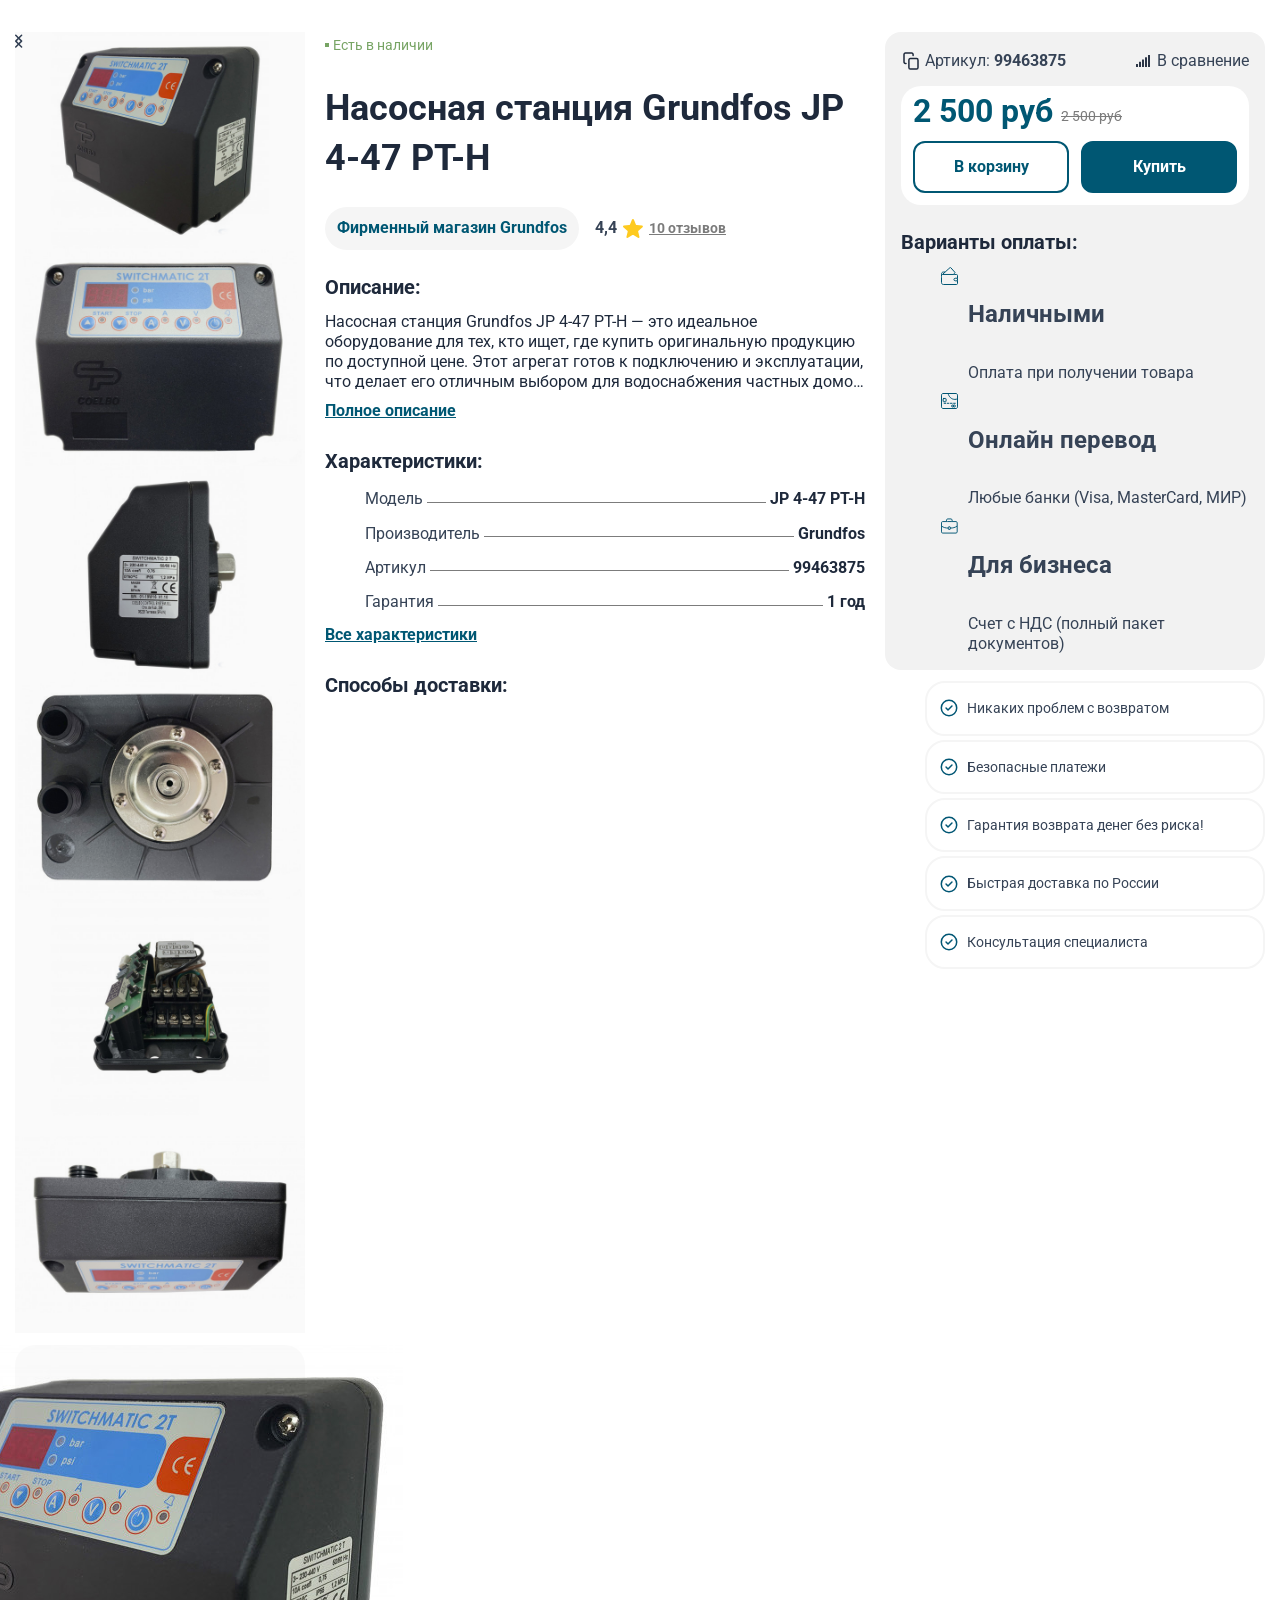
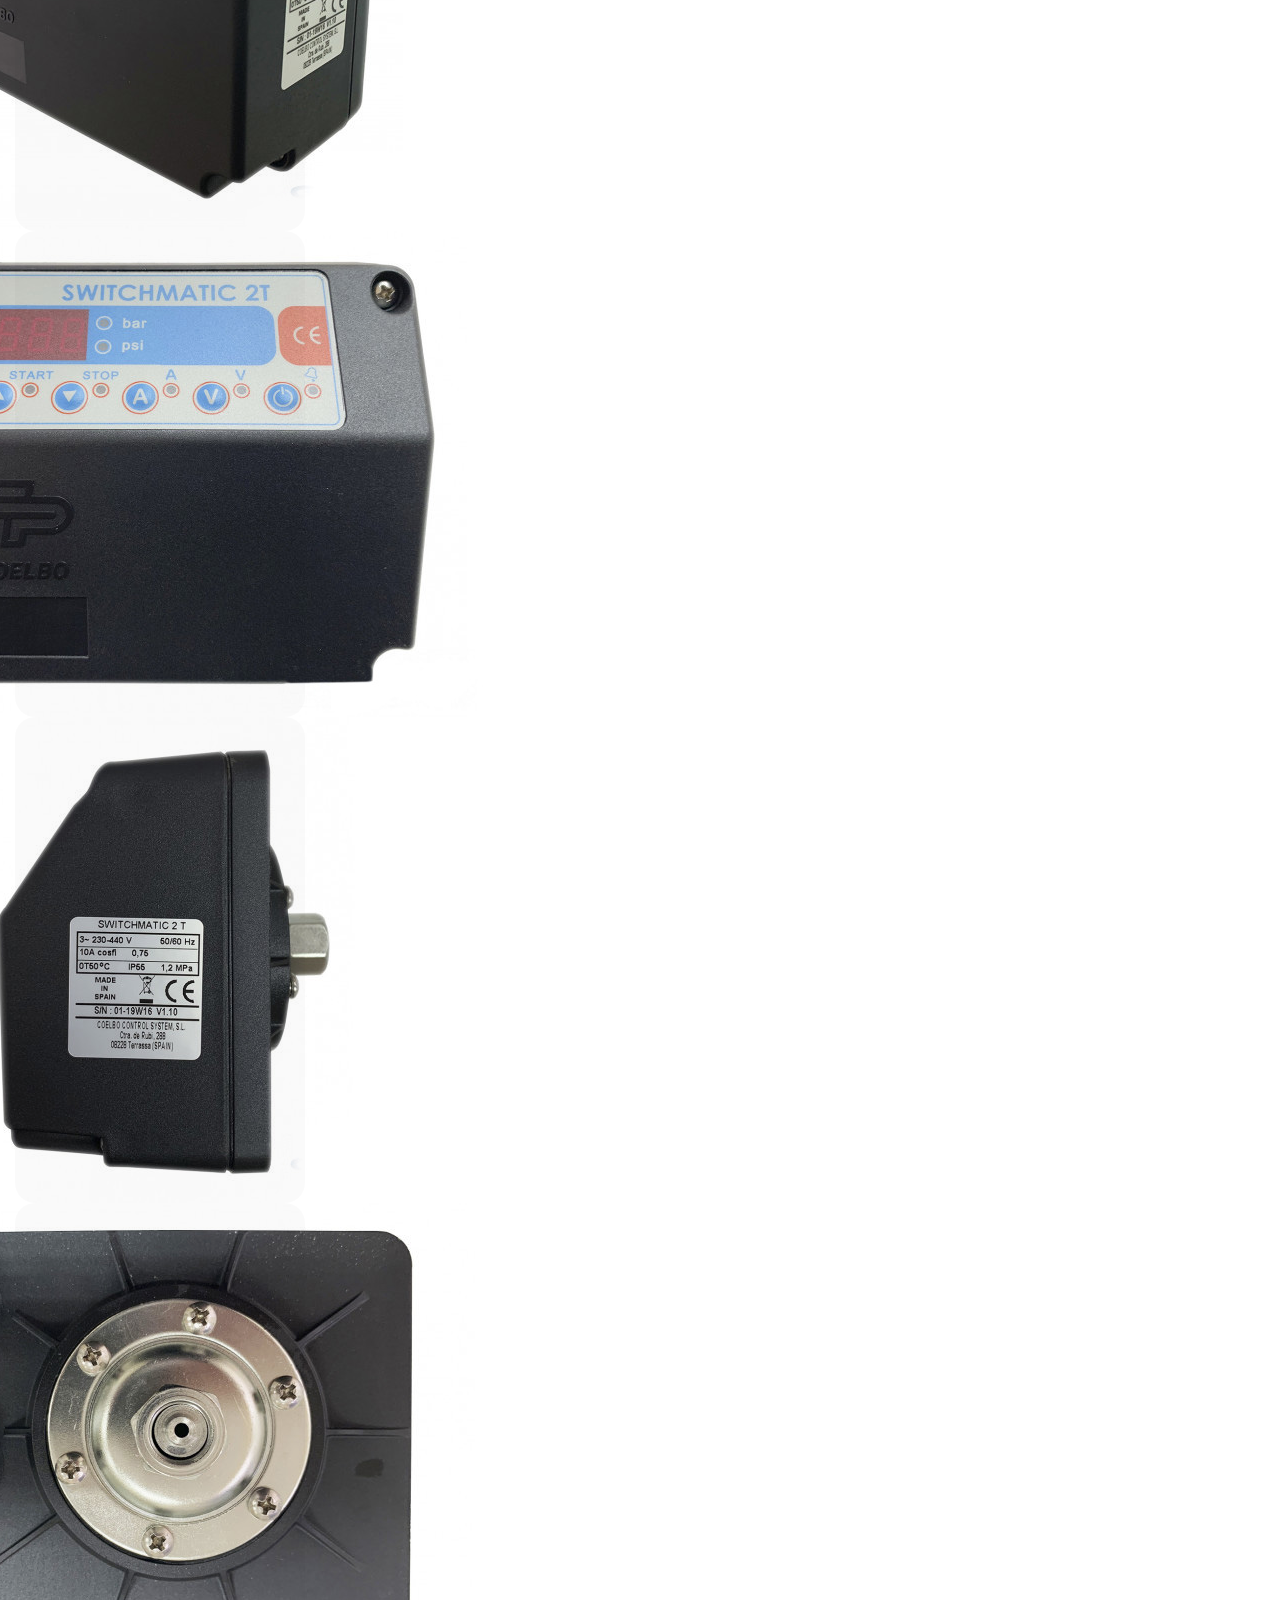
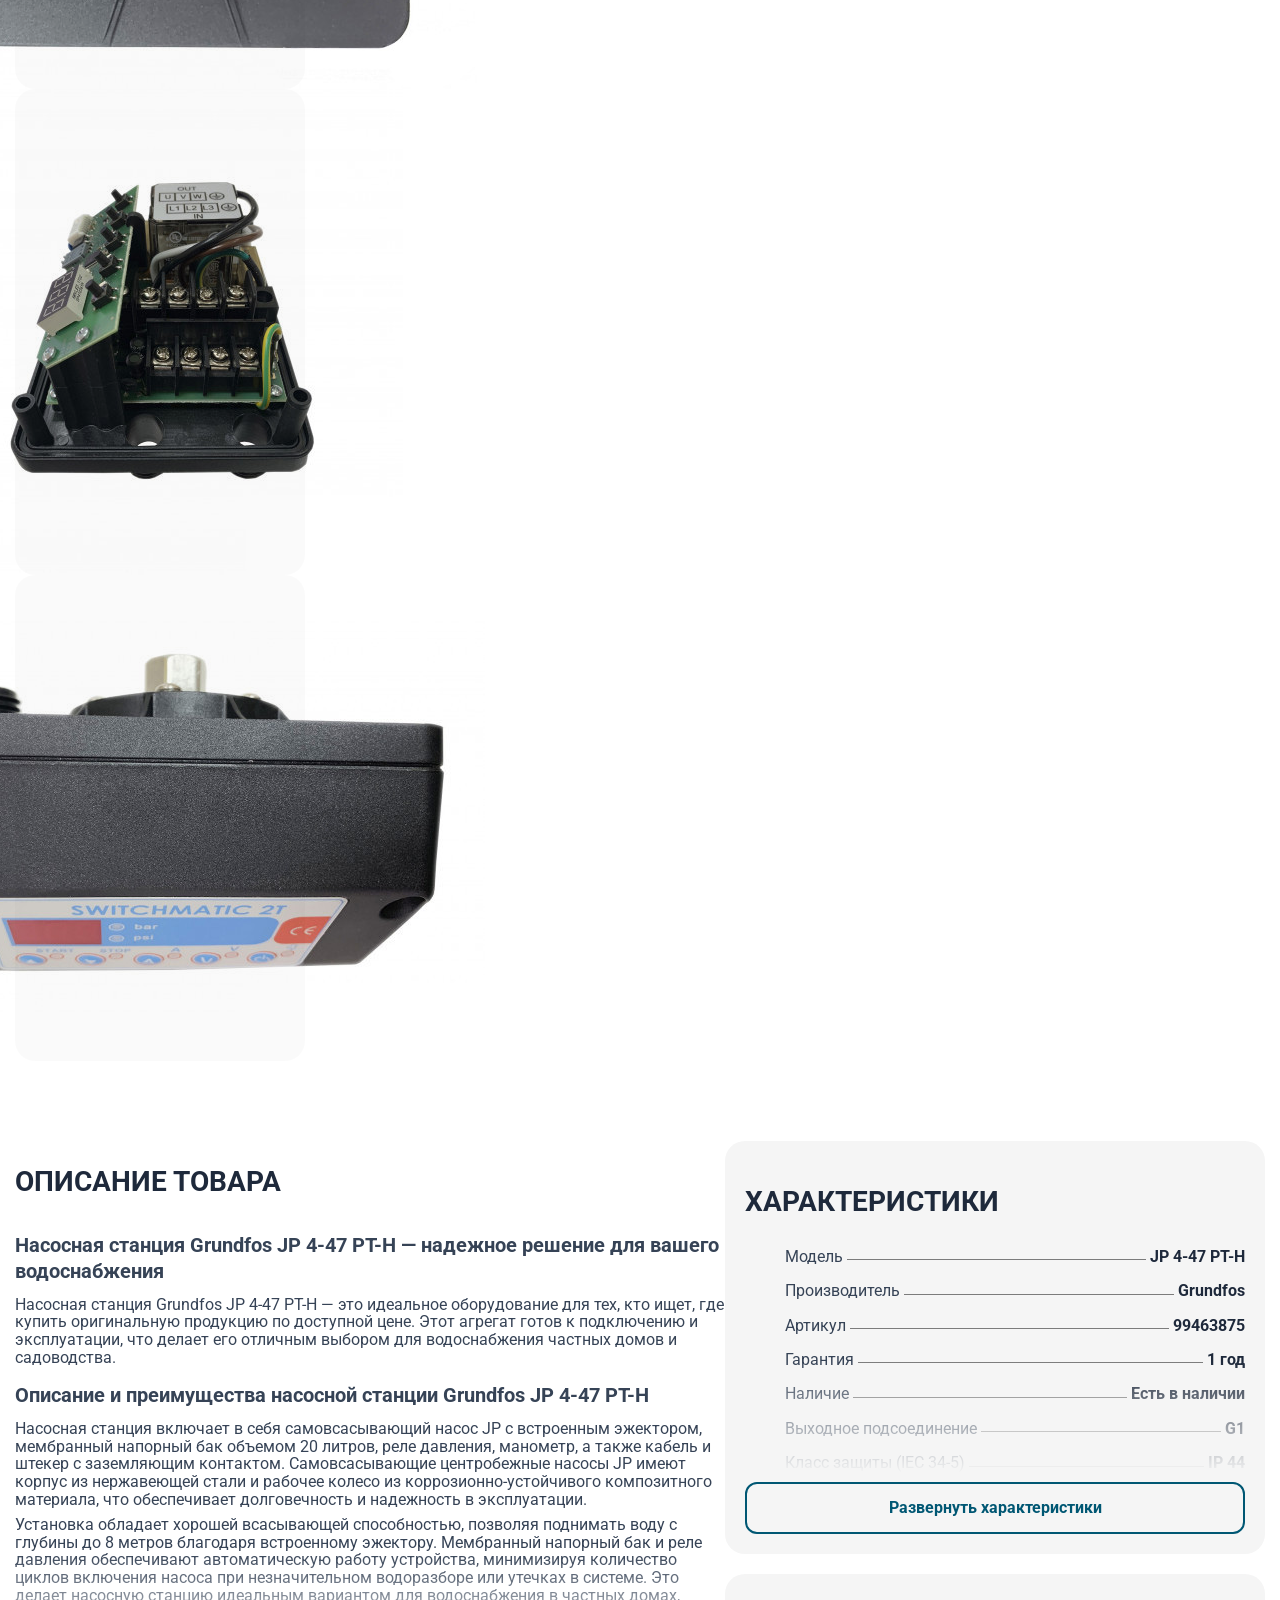
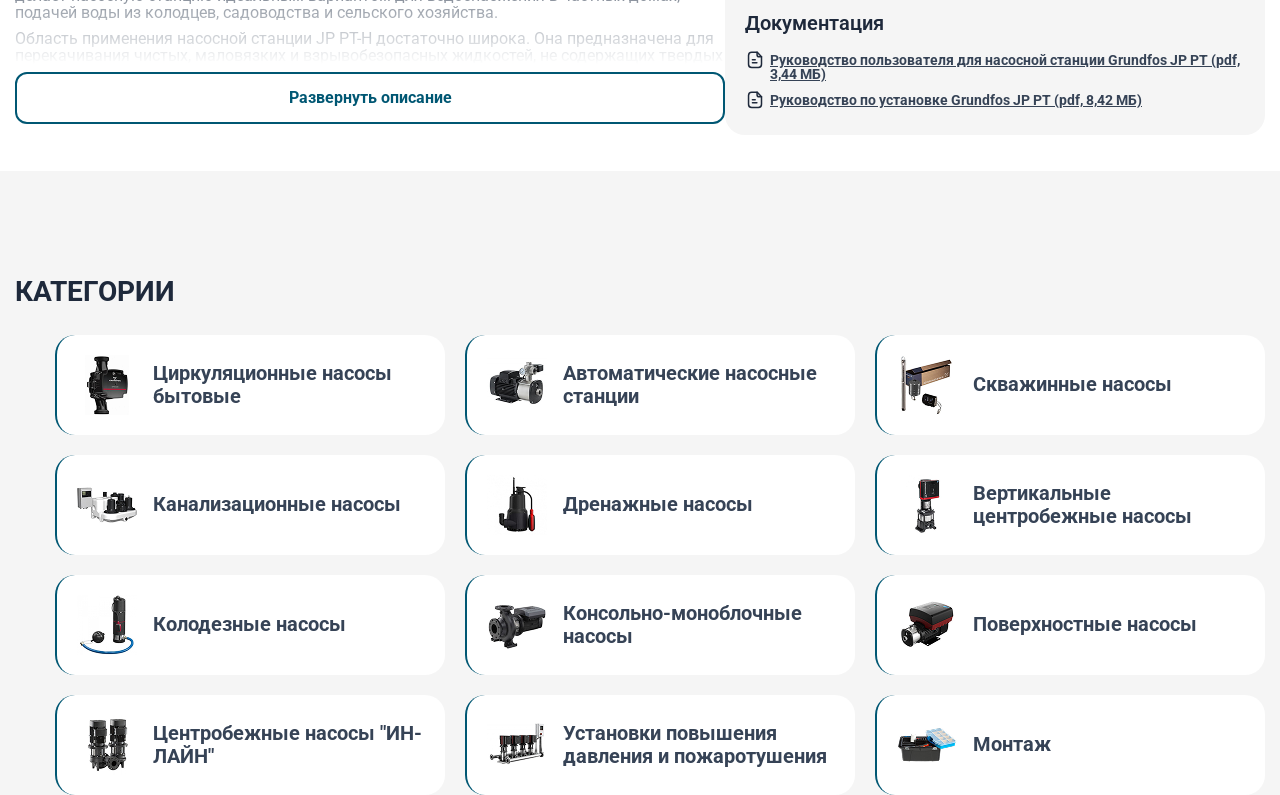
==== commit 8b3fc5b8: "add arrows and zoom for swiper ; add tags" ====
--- a/index.html
+++ b/index.html
@@ -5883,12 +5883,27 @@
 			<div class="gallery">
 				<div class="swiper main-slider">
 					<div class="swiper-wrapper">
-						<div class="swiper-slide"><img src="./slider-1.jpg" alt=""></div>
-						<div class="swiper-slide"><img src="./slider-2.jpg" alt=""></div>
-						<div class="swiper-slide"><img src="./slider-3.jpg" alt=""></div>
-						<div class="swiper-slide"><img src="./slider-4.jpg" alt=""></div>
-						<div class="swiper-slide"><img src="./slider-5.jpg" alt=""></div>
-						<div class="swiper-slide"><img src="./slider-6.jpg" alt=""></div>
+
+						<div class="swiper-slide"><img class="zoom-image" src="./slider-1.jpg" alt=""></div>
+						<div class="swiper-slide"><img class="zoom-image" src="./slider-2.jpg" alt=""></div>
+						<div class="swiper-slide"><img class="zoom-image" src="./slider-3.jpg" alt=""></div>
+						<div class="swiper-slide"><img class="zoom-image" src="./slider-4.jpg" alt=""></div>
+						<div class="swiper-slide"><img class="zoom-image" src="./slider-5.jpg" alt=""></div>
+						<div class="swiper-slide"><img class="zoom-image" src="./slider-6.jpg" alt=""></div>
+
+					</div>
+
+					<div class="swiper-button swiper-button-prev">
+						<svg width="8" height="14" viewBox="0 0 8 14" fill="none" xmlns="http://www.w3.org/2000/svg">
+							<path d="M6.5835 12.4167L0.750163 6.58333L6.5835 0.75" stroke="#334155" stroke-width="1.5"
+								stroke-linecap="round" stroke-linejoin="round" />
+						</svg>
+					</div>
+					<div class="swiper-button swiper-button-next">
+						<svg width="8" height="14" viewBox="0 0 8 14" fill="none" xmlns="http://www.w3.org/2000/svg">
+							<path d="M0.75 0.749959L6.58333 6.58329L0.75 12.4166" stroke="#334155" stroke-width="1.5"
+								stroke-linecap="round" stroke-linejoin="round" />
+						</svg>
 					</div>
 				</div>
 
@@ -5911,7 +5926,18 @@
 
 				<h1 class="product-title">Насосная станция Grundfos JP 4-47 PT-H</h1>
 
-				<div class="product-tags"></div>
+				<div class="product-tags">
+					<div class="product-tag">Фирменный магазин Grundfos</div>
+					<div class="product-reviews-tag">
+						4,4
+						<svg width="20" height="19" viewBox="0 0 20 19" fill="none" xmlns="http://www.w3.org/2000/svg">
+							<path
+								d="M9.01426 0.615969C9.35586 -0.205324 10.5193 -0.205323 10.8609 0.61597L12.8771 5.46339C13.0211 5.80962 13.3467 6.04619 13.7205 6.07616L18.9537 6.4957C19.8403 6.56679 20.1998 7.67329 19.5243 8.25196L15.5372 11.6674C15.2524 11.9113 15.128 12.2941 15.215 12.6589L16.4331 17.7656C16.6395 18.6308 15.6983 19.3147 14.9392 18.851L10.4588 16.1144C10.1388 15.919 9.73634 15.919 9.41633 16.1144L4.93598 18.851C4.17688 19.3147 3.23563 18.6308 3.44202 17.7656L4.66016 12.6589C4.74716 12.2941 4.62279 11.9113 4.338 11.6674L0.350858 8.25196C-0.324679 7.67329 0.034849 6.56679 0.921503 6.4957L6.1547 6.07616C6.52849 6.04619 6.8541 5.80962 6.99811 5.46339L9.01426 0.615969Z"
+								fill="#FECA1F" />
+						</svg>
+						<a href="#">10 отзывов</a>
+					</div>
+				</div>
 
 				<h3 class="product-subtitle">Описание:</h3>
 
--- a/style.min.css
+++ b/style.min.css
@@ -1 +1 @@
-.product-categories{background-color:#f5f5f5;padding-top:80px}.product-categories__title{font-size:28px;font-weight:700;margin-bottom:24px;text-transform:uppercase;color:#1e293b}.product-categories__list{list-style:none;margin:0;display:grid;grid-template-columns:repeat(3, 1fr);gap:20px}.product-categories__category a{padding:20px;background-color:#fff;border-radius:20px;border-left:#005773 2px solid;outline:none;transition:all .2s;display:flex;align-items:center;gap:16px}.product-categories__category a:hover{opacity:.7}.product-categories__category span{font-size:20px;color:#364356;font-weight:700;line-height:115%}.container{max-width:1690px;padding:0 15px;margin:0 auto}.product-short-specs{list-style:none;margin:0;display:flex;flex-direction:column;gap:8px}.product-button{border:#005773 2px solid;border-radius:12px;padding:16px 24px;line-height:100%;background-color:rgba(0,0,0,0);color:#005773;font-weight:700;transition:all .3s}.product-button.product-button-filled{background-color:#005773;color:#fff}.product-button:hover{background-color:rgb(0,110.1495652174,145.6)}.product-button:active{background-color:rgb(0,63.8504347826,84.4)}.product-spec{display:flex;justify-content:space-between;position:relative}.product-spec::after{content:"";background-color:#7c7c7c;width:100%;height:1px;position:absolute;bottom:10px}.product-spec-name{color:#364356;font-weight:400;background-color:#fff;position:relative;z-index:1;padding-right:4px}.product-spec-value{color:#1e293b;background-color:#fff;position:relative;z-index:1;padding-left:4px}.product-card{max-width:1690px;padding:0 15px;margin:0 auto}.product-card .gallery{min-width:0;-webkit-user-select:none;-moz-user-select:none;user-select:none}.product-card .gallery .swiper-slide{display:flex;align-items:center;justify-content:center}.product-card .gallery .previews{margin-top:12px}.product-card .gallery .previews .swiper-slide{position:relative}.product-card .gallery .previews .swiper-slide::after{content:"";position:absolute;inset:0;z-index:10;background-color:rgba(0,0,0,.02);border-radius:20px}.product-card .product-info{max-width:540px}.product-card .product-card__product{display:flex;gap:20px}.product-card .product-card__product .gallery .main-slider{border-radius:16px;position:relative}.product-card .product-card__product .gallery .main-slider::after{content:"";position:absolute;inset:0;background-color:rgba(0,0,0,.02);z-index:10;pointer-events:none}.product-card .product-card__product .product-availability{font-size:14px;color:#77a464;margin-bottom:4px;display:flex;align-items:center;gap:4px}.product-card .product-card__product .product-availability::before{content:"";width:4px;height:4px;background-color:#77a464}.product-card .product-card__product .product-availability.not-available{color:#ff3b3e}.product-card .product-card__product .product-availability.not-available::before{background-color:#ff3b3e}.product-card .product-card__product .product-spec-link{font-weight:700;color:#005773;text-decoration:underline;display:inline-block;margin-top:6px}.product-card .product-card__product .product-excerpt{display:-webkit-box;-webkit-line-clamp:4;-webkit-box-orient:vertical;overflow:hidden;line-height:125%;margin:0;color:#1e293b}.product-card .product-card__product .product-delivery{display:flex;gap:8px;list-style:none;gap:12px;margin:0}.product-card .product-card__product .product-delivery-method img{max-width:100%;height:56px}.product-card .product-card__product .payment{max-width:380px;flex-shrink:0}.product-card .product-card__product .payment .product-payment-card{padding:16px;background-color:#f2f2f2;border-radius:16px}.product-card .product-card__product .payment .product-payment-header{display:flex;align-items:center;justify-content:space-between}.product-card .product-card__product .payment .product-payment-header button{all:unset;display:flex;align-items:center;gap:4px;color:#364356}.product-card .product-card__product .payment .price-block{padding:12px;border-radius:20px;background-color:#fff}.product-card .product-card__product .payment .price-block .price{display:flex;align-items:flex-end;gap:8px}.product-card .product-card__product .payment .price-block .new-price{font-weight:700;font-size:32px;color:#005773}.product-card .product-card__product .payment .price-block .old-price{font-size:14px;color:#7b7b7b;text-decoration:line-through;transform:translateY(5px)}.product-card .product-card__product .payment .price-block .buy-buttons{display:grid;grid-template-columns:repeat(2, 1fr);gap:12px;margin-top:16px}.product-card .product-card__product .payment .payment-options{list-style:none;margin:0;display:flex;flex-direction:column;gap:10px}.product-card .product-card__product .payment .payment-option{display:flex;gap:10px;align-items:flex-start}.product-card .product-card__product .payment .payment-option *{color:#364356;line-height:125%}.product-card .product-card__product .payment .payment-option-text{display:flex;flex-direction:column;gap:2px}.product-card .product-card__product .payment .payment-option-title{font-weight:700}.product-card .product-card__product .payment .payment-option-description{margin:0}.product-card .product-card__product .payment .product-payment-advantages{display:flex;flex-direction:column;gap:4px;list-style:none;margin:0;margin-top:11px}.product-card .product-card__product .payment .product-payment-advantage{display:flex;align-items:center;gap:8px;padding:12px;border:#f5f5f5 2px solid;border-radius:20px;font-size:14px;color:#364356}.product-card .product-card__product .payment .product-payment-advantage::before{content:url("./assets/check.svg");width:20px;height:20px}.product-card .product-title{font-weight:700;font-size:36px;color:#1e293b}.product-card .product-subtitle{color:#1e293b;font-weight:700;font-size:20px;margin-bottom:12px;margin-top:24px}.product-details{display:flex;justify-content:space-between;margin-top:80px}.product-details__specs{max-width:540px;width:100%}.product-details__card{padding:20px;margin-bottom:20px;background-color:#f5f5f5;border-radius:20px}.product-details__card .product-spec-name,.product-details__card .product-spec-value{background-color:#f5f5f5}.product-details__show-more-button{margin-top:8px;width:100%}.product-details__specs-list{margin-top:20px;max-height:230px;overflow:hidden;position:relative}.product-details__specs-list.unfold{max-height:100%}.product-details__specs-list:not(.unfold)::after{content:"";position:absolute;height:113px;width:100%;bottom:0;z-index:20;background:linear-gradient(180deg, rgba(245, 245, 245, 0) 0%, #f5f5f5 100%)}.product-details__title{font-size:28px;font-weight:700;color:#1e293b;text-transform:uppercase}.product-details__title-small{font-size:20px}.product-details__content{margin-top:24px;display:flex;flex-direction:column;gap:8px;line-height:110%;color:#364356;margin:0;margin-top:16px;max-width:960px;max-height:440px;overflow:hidden;position:relative}.product-details__content.unfold{max-height:100%}.product-details__content:not(.unfold)::after{content:"";position:absolute;height:113px;width:100%;bottom:0;background:linear-gradient(180deg, rgba(255, 255, 255, 0) 0%, #fff 100%)}.product-details__content h2{font-size:20px;color:#364356;font-weight:700;margin-top:8px;margin-bottom:4px}.product-details__content h3{font-size:18px;color:#364356;font-weight:700;margin-top:8px;margin-bottom:4px}.product-details__content h4{font-size:16px;color:#364356;font-weight:700;margin-top:8px;margin-bottom:4px}.product-details__content p{margin:0}.product-details__content ul{list-style:none;margin:0;display:flex;flex-direction:column;gap:9px}.product-details__content ul li{padding-left:28px;position:relative}.product-details__content ul li::before{content:url("./assets/check.svg");position:absolute;left:0;top:0}.product-details__content blockquote{background-color:#f5f5f5;margin:8px 0;padding:16px;border-left:#005773 2px solid;border-radius:16px;font-style:normal}.product-details__docs{display:flex;flex-direction:column;gap:12px;margin-top:16px}.product-details__doc-link{color:#364356;font-size:14px;font-weight:700;text-decoration:underline;display:flex;gap:5px;line-height:100%}.product-details__doc-link::before{content:url("./assets/docs.svg");transform:translateY(-3px)}+.product-categories{background-color:#f5f5f5;padding-top:80px}.product-categories__title{font-size:28px;font-weight:700;margin-bottom:24px;text-transform:uppercase;color:#1e293b}.product-categories__list{list-style:none;margin:0;display:grid;grid-template-columns:repeat(3, 1fr);gap:20px}.product-categories__category a{padding:20px;background-color:#fff;border-radius:20px;border-left:#005773 2px solid;outline:none;transition:all .2s;display:flex;align-items:center;gap:16px}.product-categories__category a:hover{opacity:.7}.product-categories__category span{font-size:20px;color:#364356;font-weight:700;line-height:115%}.product-categories__image{width:60px;height:60px;-o-object-fit:cover;object-fit:cover}.main-slider .swiper-slide{position:relative;overflow:hidden}.main-slider .swiper-slide img{display:block;width:100%;transition:transform .2s ease;transform-origin:center;cursor:zoom-in}.container{max-width:1690px;padding:0 15px;margin:0 auto}.product-short-specs{list-style:none;margin:0;display:flex;flex-direction:column;gap:8px}.product-button{border:#005773 2px solid;border-radius:12px;padding:16px 24px;line-height:100%;background-color:rgba(0,0,0,0);color:#005773;font-weight:700;transition:all .3s}.product-button.product-button-filled{background-color:#005773;color:#fff}.product-button:hover{background-color:rgb(0,110.1495652174,145.6)}.product-button:active{background-color:rgb(0,63.8504347826,84.4)}.product-spec{display:flex;justify-content:space-between;position:relative}.product-spec::after{content:"";background-color:#7c7c7c;width:100%;height:1px;position:absolute;bottom:10px}.product-spec-name{color:#364356;font-weight:400;background-color:#fff;position:relative;z-index:1;padding-right:4px}.product-spec-value{color:#1e293b;background-color:#fff;position:relative;z-index:1;padding-left:4px}.product-card{max-width:1690px;padding:0 15px;margin:0 auto}.product-card .gallery{min-width:0;-webkit-user-select:none;-moz-user-select:none;user-select:none;position:relative}.product-card .gallery .swiper-slide{display:flex;align-items:center;justify-content:center}.product-card .gallery .swiper-button{position:absolute;top:50%;transform:translateY(-50%);color:rgba(0,0,0,0);height:100%}.product-card .gallery .swiper-button::after{display:none}.product-card .gallery .swiper-button svg{width:8px;height:16px}.product-card .gallery .previews{margin-top:12px}.product-card .gallery .previews .swiper-slide{position:relative}.product-card .gallery .previews .swiper-slide::after{content:"";position:absolute;inset:0;z-index:10;background-color:rgba(0,0,0,.02);border-radius:20px}.product-card .product-info{max-width:540px}.product-card .product-info .product-tags{display:flex;margin-top:12px;align-items:center;gap:16px}.product-card .product-info .product-tag{padding:8px 12px;color:#005773;background-color:#f5f5f5;border-radius:999px;font-weight:700}.product-card .product-info .product-reviews-tag{display:flex;gap:6px;align-items:center;font-weight:700;color:#364356}.product-card .product-info .product-reviews-tag a{font-size:14px;color:#7b7b7b;text-decoration:underline}.product-card .product-info .product-reviews-tag a:hover{text-decoration:none}.product-card .product-card__product{display:flex;gap:20px}.product-card .product-card__product .gallery .main-slider{border-radius:16px;position:relative}.product-card .product-card__product .gallery .main-slider::after{content:"";position:absolute;inset:0;background-color:rgba(0,0,0,.02);z-index:10;pointer-events:none}.product-card .product-card__product .product-availability{font-size:14px;color:#77a464;margin-bottom:4px;display:flex;align-items:center;gap:4px}.product-card .product-card__product .product-availability::before{content:"";width:4px;height:4px;background-color:#77a464}.product-card .product-card__product .product-availability.not-available{color:#ff3b3e}.product-card .product-card__product .product-availability.not-available::before{background-color:#ff3b3e}.product-card .product-card__product .product-spec-link{font-weight:700;color:#005773;text-decoration:underline;display:inline-block;margin-top:6px}.product-card .product-card__product .product-excerpt{display:-webkit-box;-webkit-line-clamp:4;-webkit-box-orient:vertical;overflow:hidden;line-height:125%;margin:0;color:#1e293b}.product-card .product-card__product .product-delivery{display:flex;gap:8px;list-style:none;gap:12px;margin:0}.product-card .product-card__product .product-delivery-method img{max-width:100%;height:56px}.product-card .product-card__product .payment{max-width:380px;flex-shrink:0}.product-card .product-card__product .payment .product-payment-card{padding:16px;background-color:#f2f2f2;border-radius:16px}.product-card .product-card__product .payment .product-payment-header{display:flex;align-items:center;justify-content:space-between}.product-card .product-card__product .payment .product-payment-header button{all:unset;display:flex;align-items:center;gap:4px;color:#364356}.product-card .product-card__product .payment .price-block{padding:12px;border-radius:20px;background-color:#fff;margin-top:12px}.product-card .product-card__product .payment .price-block .price{display:flex;align-items:flex-end;gap:8px}.product-card .product-card__product .payment .price-block .new-price{font-weight:700;font-size:32px;color:#005773}.product-card .product-card__product .payment .price-block .old-price{font-size:14px;color:#7b7b7b;text-decoration:line-through;transform:translateY(5px)}.product-card .product-card__product .payment .price-block .buy-buttons{display:grid;grid-template-columns:repeat(2, 1fr);gap:12px;margin-top:16px}.product-card .product-card__product .payment .payment-options{list-style:none;margin:0;display:flex;flex-direction:column;gap:10px}.product-card .product-card__product .payment .payment-option{display:flex;gap:10px;align-items:flex-start}.product-card .product-card__product .payment .payment-option *{color:#364356;line-height:125%}.product-card .product-card__product .payment .payment-option-text{display:flex;flex-direction:column;gap:2px}.product-card .product-card__product .payment .payment-option-title{font-weight:700}.product-card .product-card__product .payment .payment-option-description{margin:0}.product-card .product-card__product .payment .product-payment-advantages{display:flex;flex-direction:column;gap:4px;list-style:none;margin:0;margin-top:11px}.product-card .product-card__product .payment .product-payment-advantage{display:flex;align-items:center;gap:8px;padding:12px;border:#f5f5f5 2px solid;border-radius:20px;font-size:14px;color:#364356}.product-card .product-card__product .payment .product-payment-advantage::before{content:url("./assets/check.svg");width:20px;height:20px}.product-card .product-title{font-weight:700;font-size:36px;color:#1e293b}.product-card .product-subtitle{color:#1e293b;font-weight:700;font-size:20px;margin-bottom:12px;margin-top:24px}.product-details{display:flex;justify-content:space-between;margin-top:80px}.product-details__specs{max-width:540px;width:100%}.product-details__card{padding:20px;margin-bottom:20px;background-color:#f5f5f5;border-radius:20px}.product-details__card .product-spec-name,.product-details__card .product-spec-value{background-color:#f5f5f5}.product-details__show-more-button{margin-top:8px;width:100%}.product-details__specs-list{margin-top:20px;max-height:230px;overflow:hidden;position:relative}.product-details__specs-list.unfold{max-height:100%}.product-details__specs-list:not(.unfold)::after{content:"";position:absolute;height:113px;width:100%;bottom:0;z-index:20;background:linear-gradient(180deg, rgba(245, 245, 245, 0) 0%, #f5f5f5 100%)}.product-details__title{font-size:28px;font-weight:700;color:#1e293b;text-transform:uppercase}.product-details__title-small{font-size:20px}.product-details__content{margin-top:24px;display:flex;flex-direction:column;gap:8px;line-height:110%;color:#364356;margin:0;margin-top:16px;max-width:960px;max-height:440px;overflow:hidden;position:relative}.product-details__content.unfold{max-height:100%}.product-details__content:not(.unfold)::after{content:"";position:absolute;height:113px;width:100%;bottom:0;background:linear-gradient(180deg, rgba(255, 255, 255, 0) 0%, #fff 100%)}.product-details__content h2{font-size:20px;color:#364356;font-weight:700;margin-top:8px;margin-bottom:4px}.product-details__content h3{font-size:18px;color:#364356;font-weight:700;margin-top:8px;margin-bottom:4px}.product-details__content h4{font-size:16px;color:#364356;font-weight:700;margin-top:8px;margin-bottom:4px}.product-details__content p{margin:0}.product-details__content ul{list-style:none;margin:0;display:flex;flex-direction:column;gap:9px}.product-details__content ul li{padding-left:28px;position:relative}.product-details__content ul li::before{content:url("./assets/check.svg");position:absolute;left:0;top:0}.product-details__content blockquote{background-color:#f5f5f5;margin:8px 0;padding:16px;border-left:#005773 2px solid;border-radius:16px;font-style:normal}.product-details__docs{display:flex;flex-direction:column;gap:12px;margin-top:16px}.product-details__doc-link{color:#364356;font-size:14px;font-weight:700;text-decoration:underline;display:flex;gap:5px;line-height:100%}.product-details__doc-link::before{content:url("./assets/docs.svg");transform:translateY(-3px)}
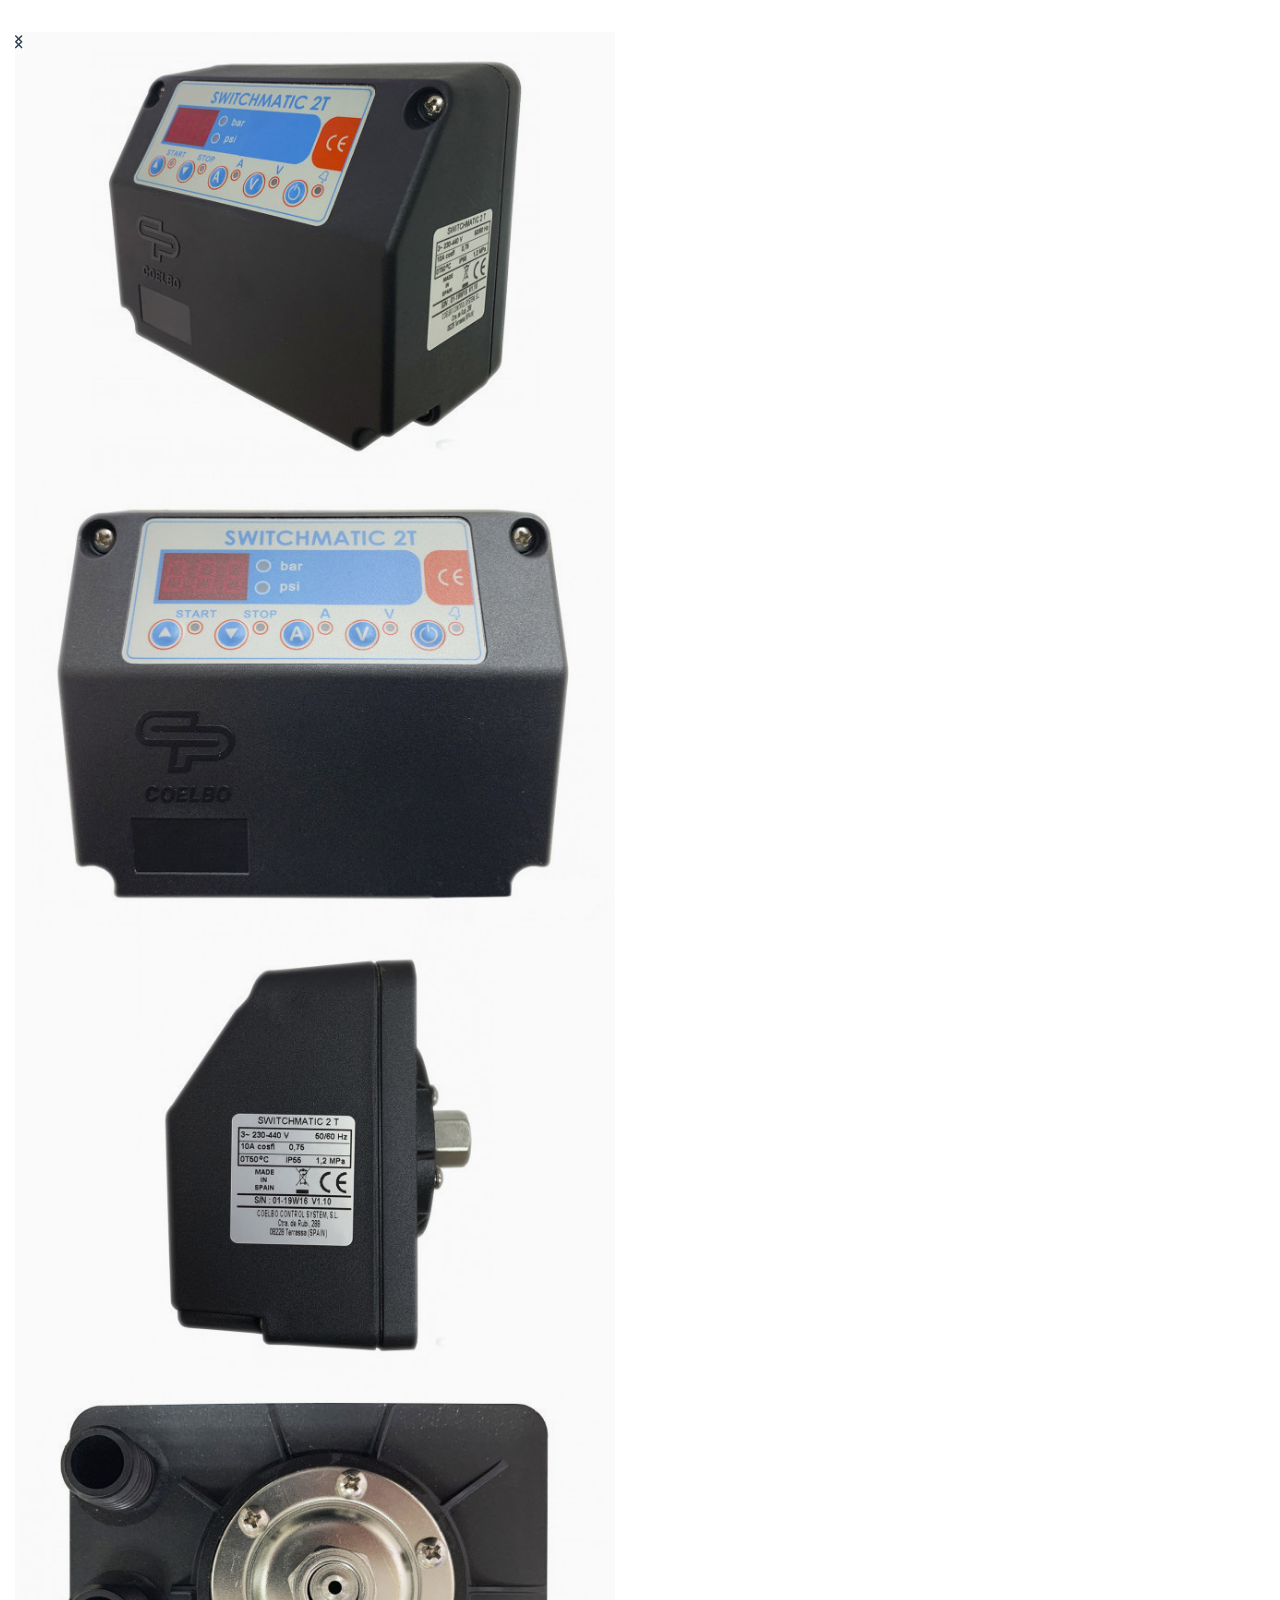
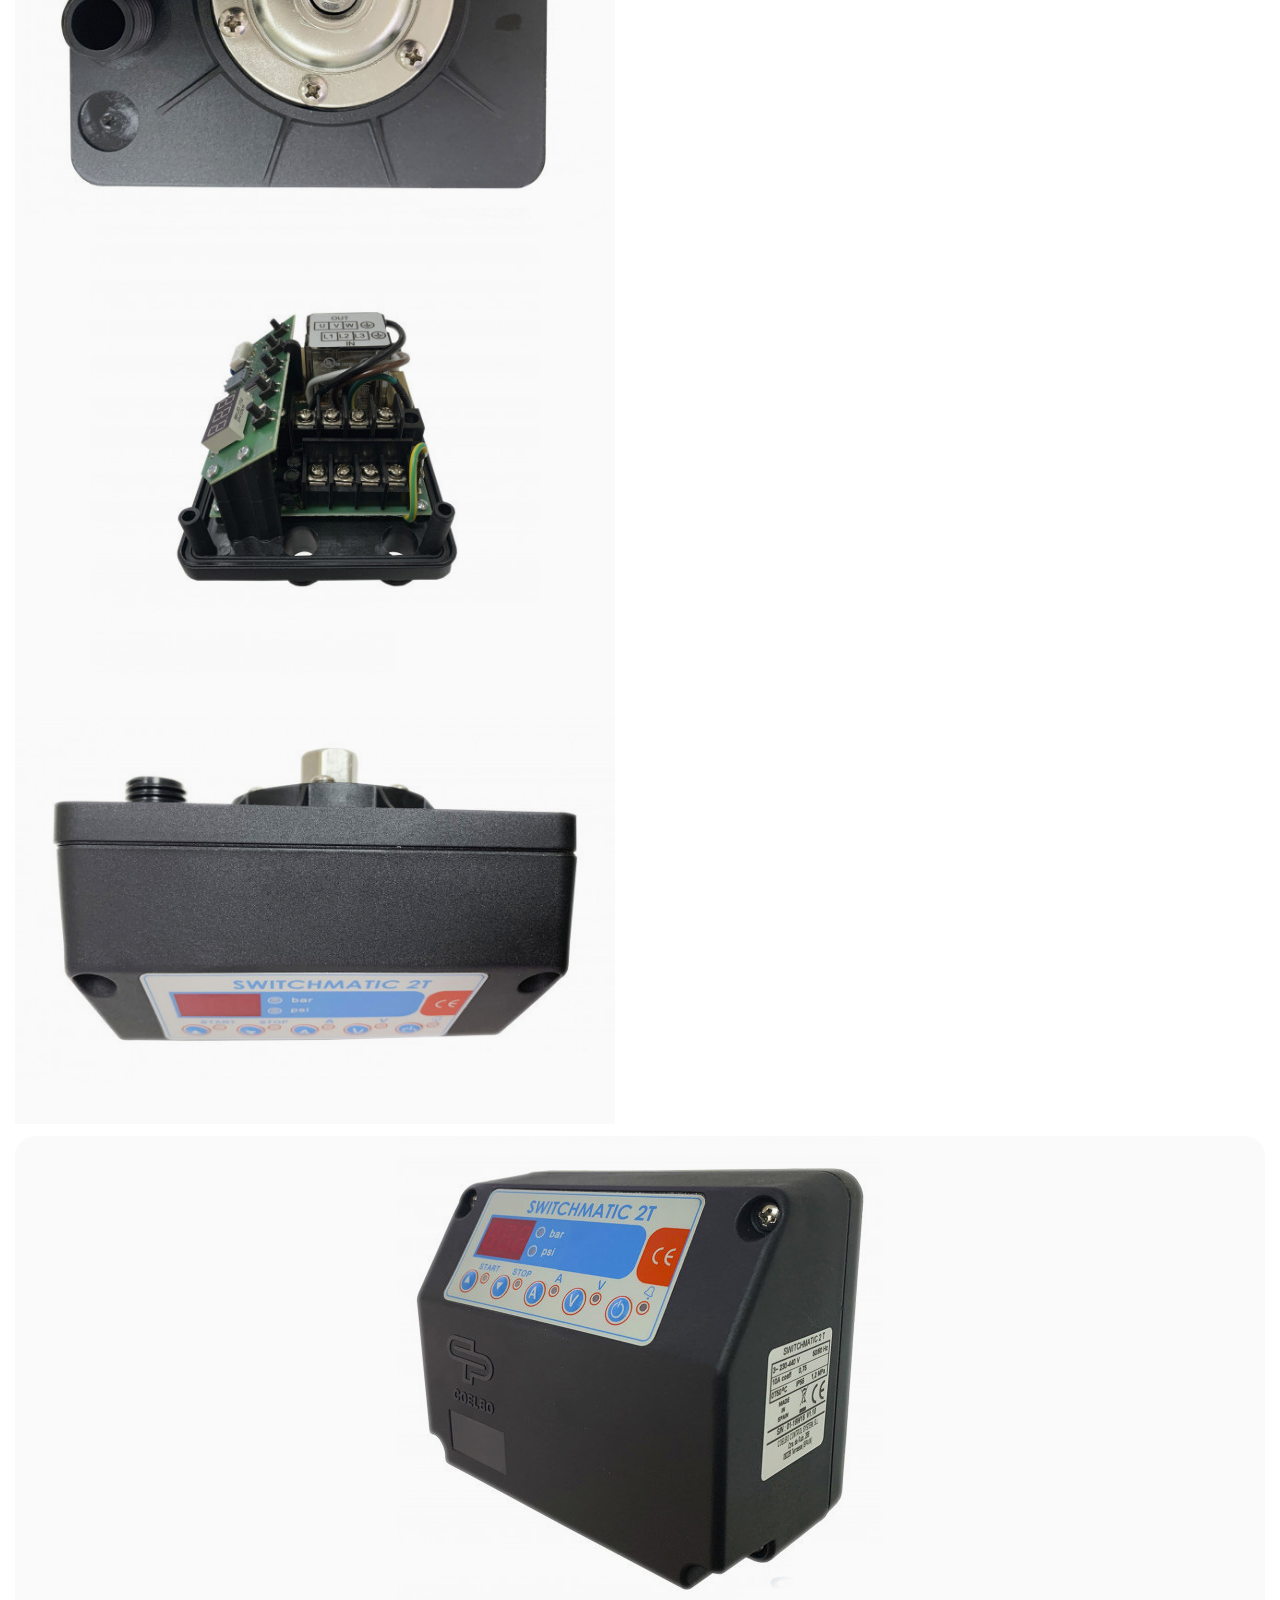
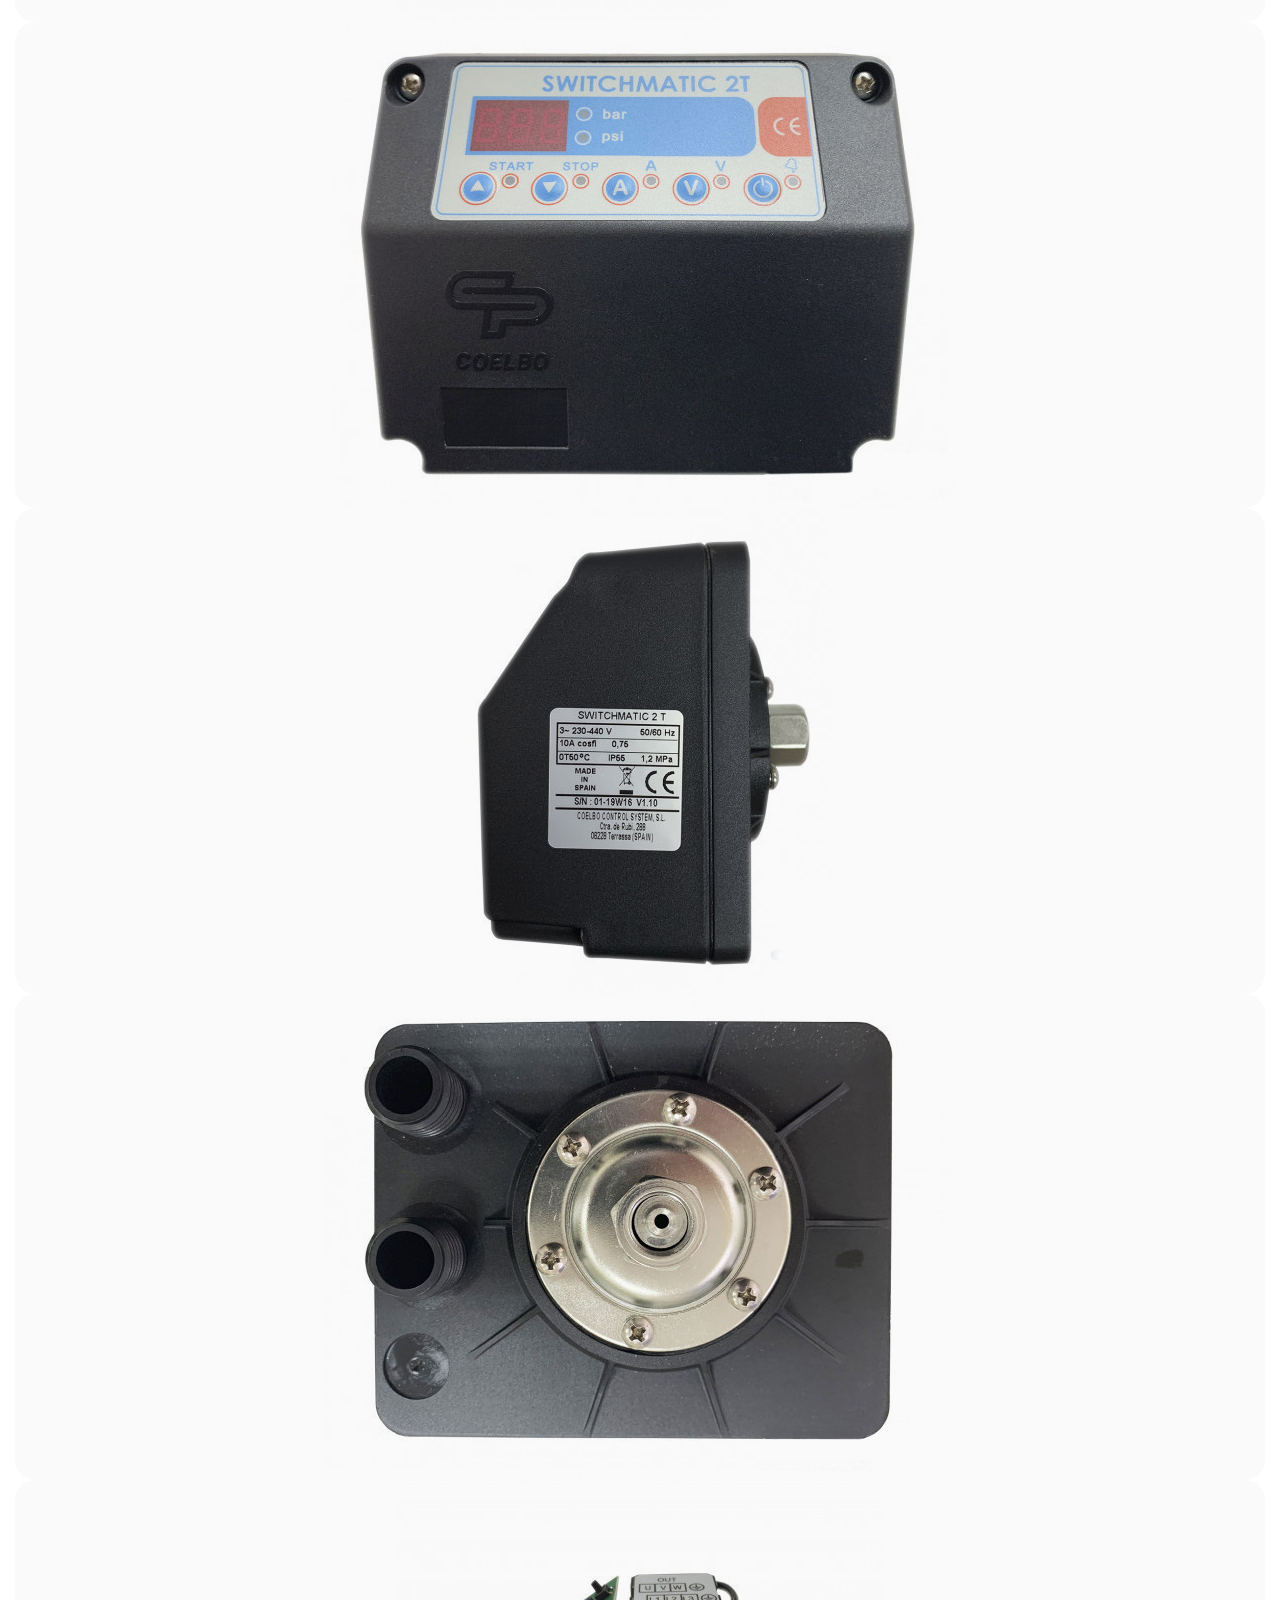
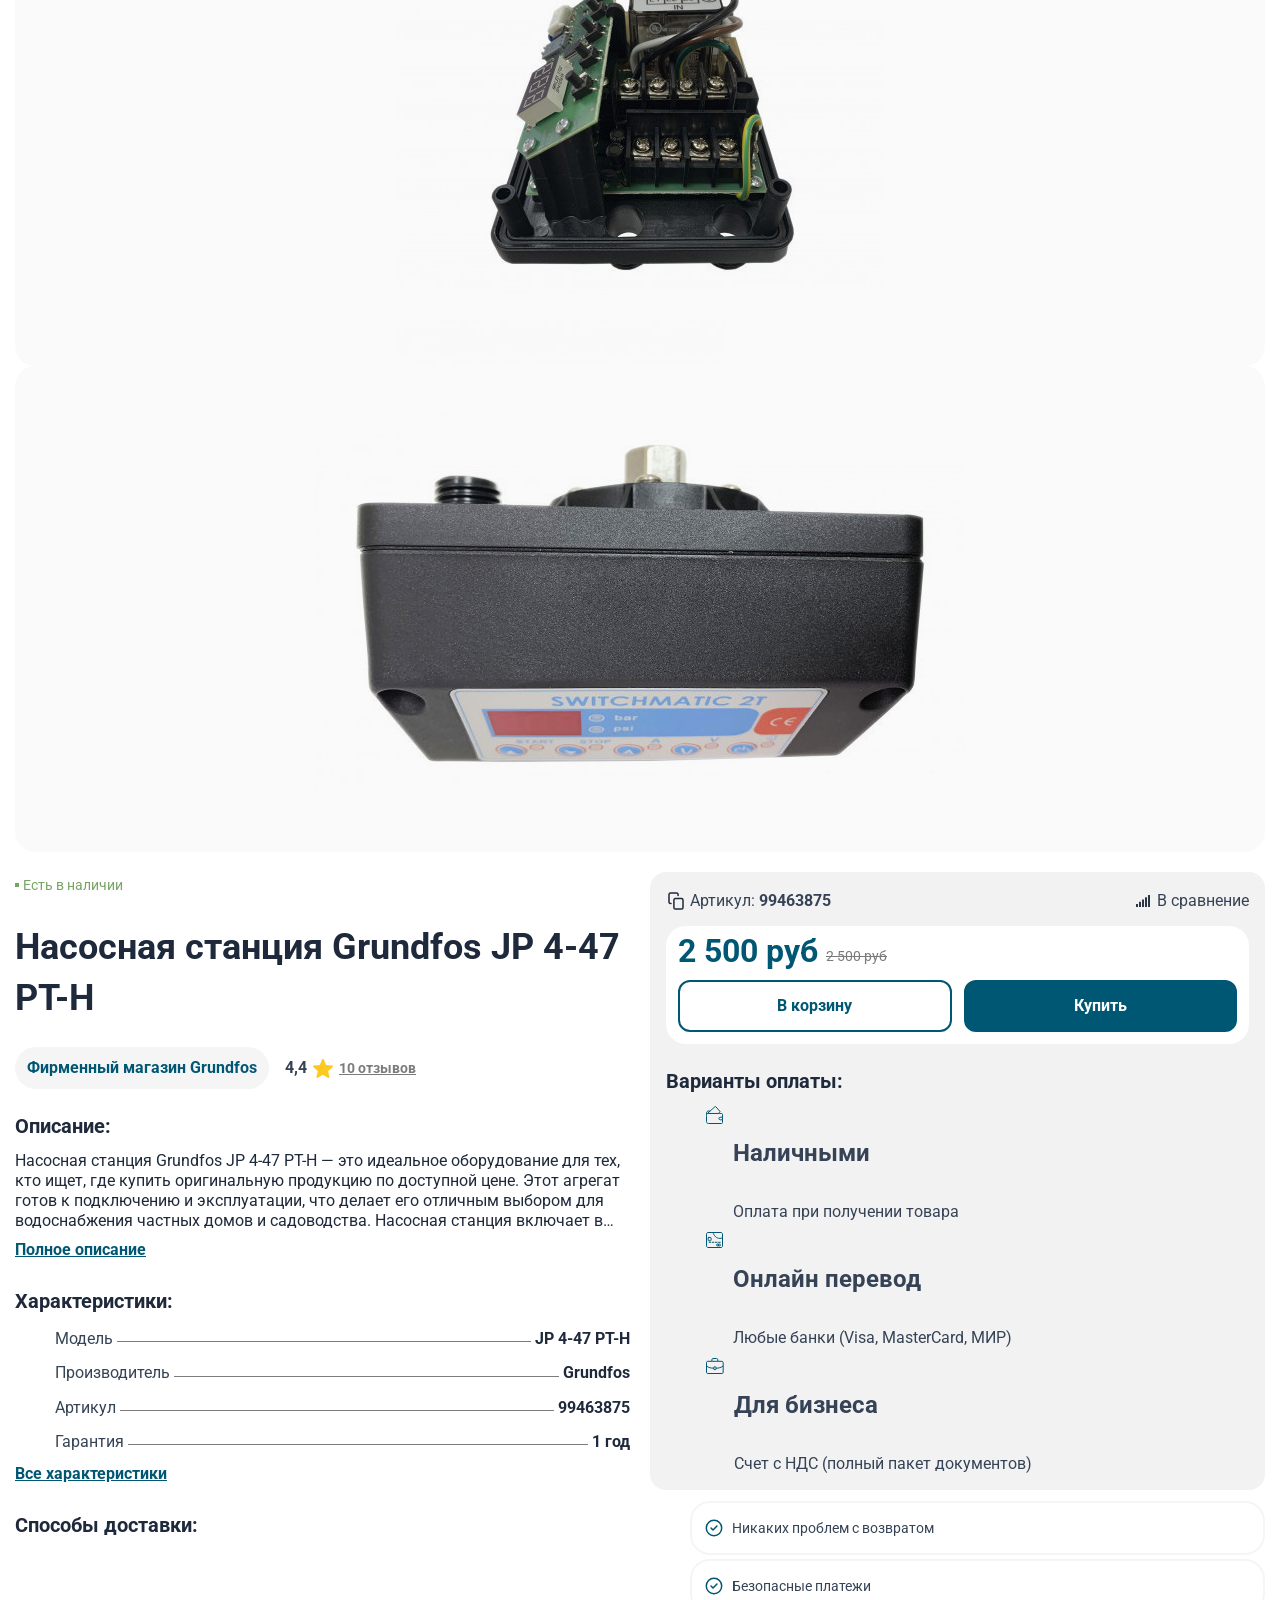
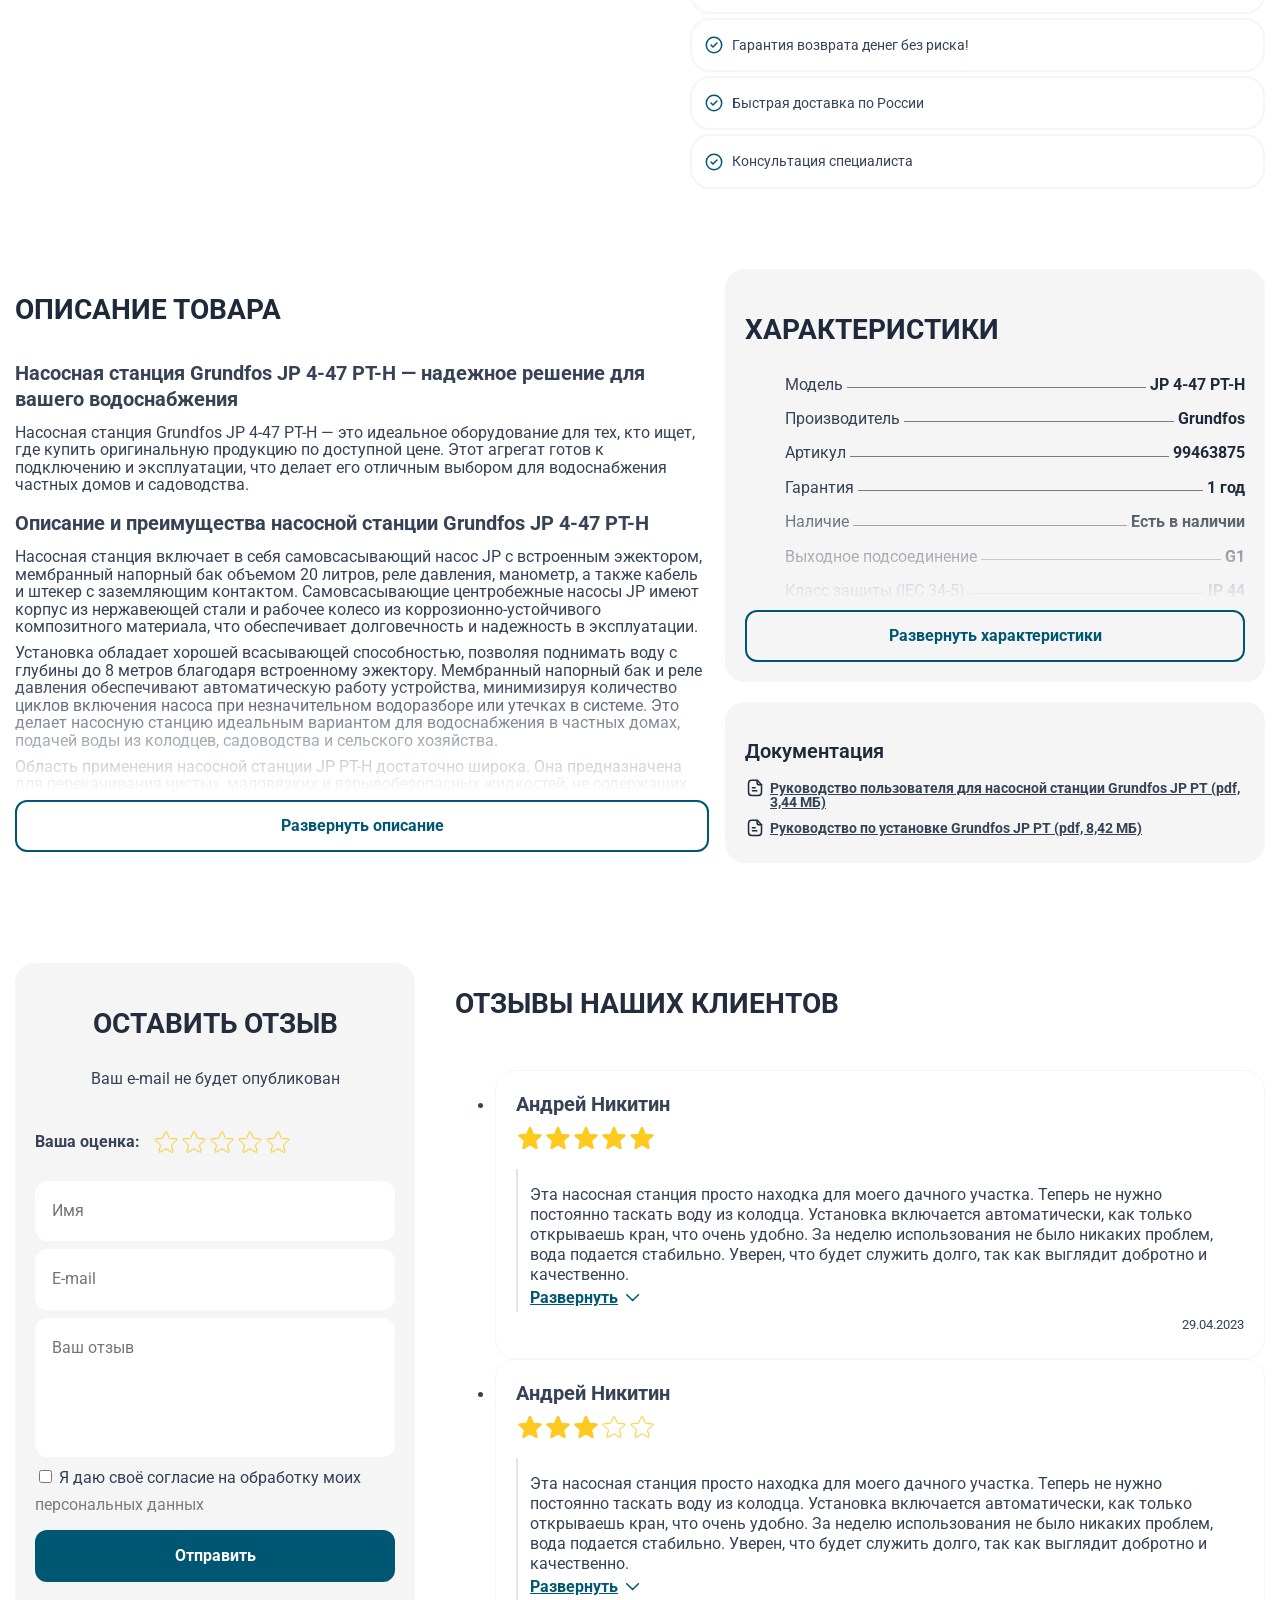
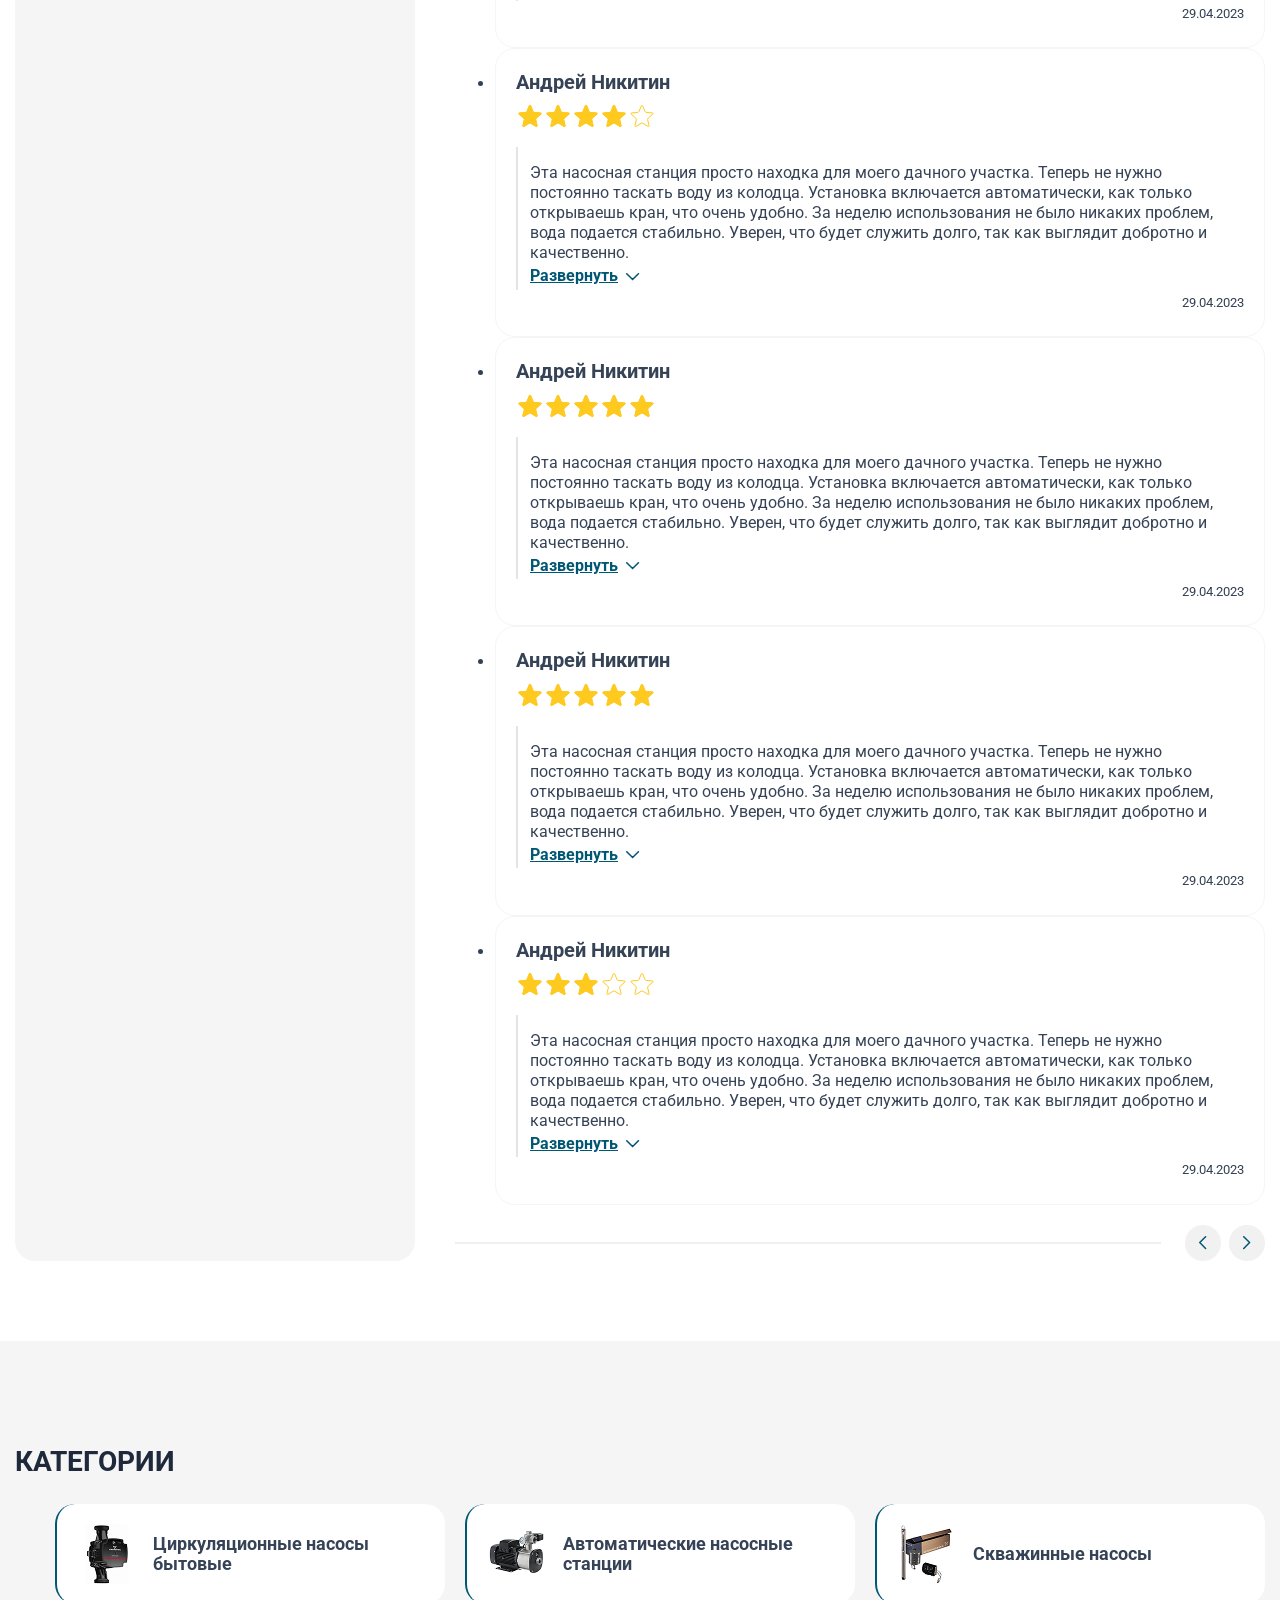
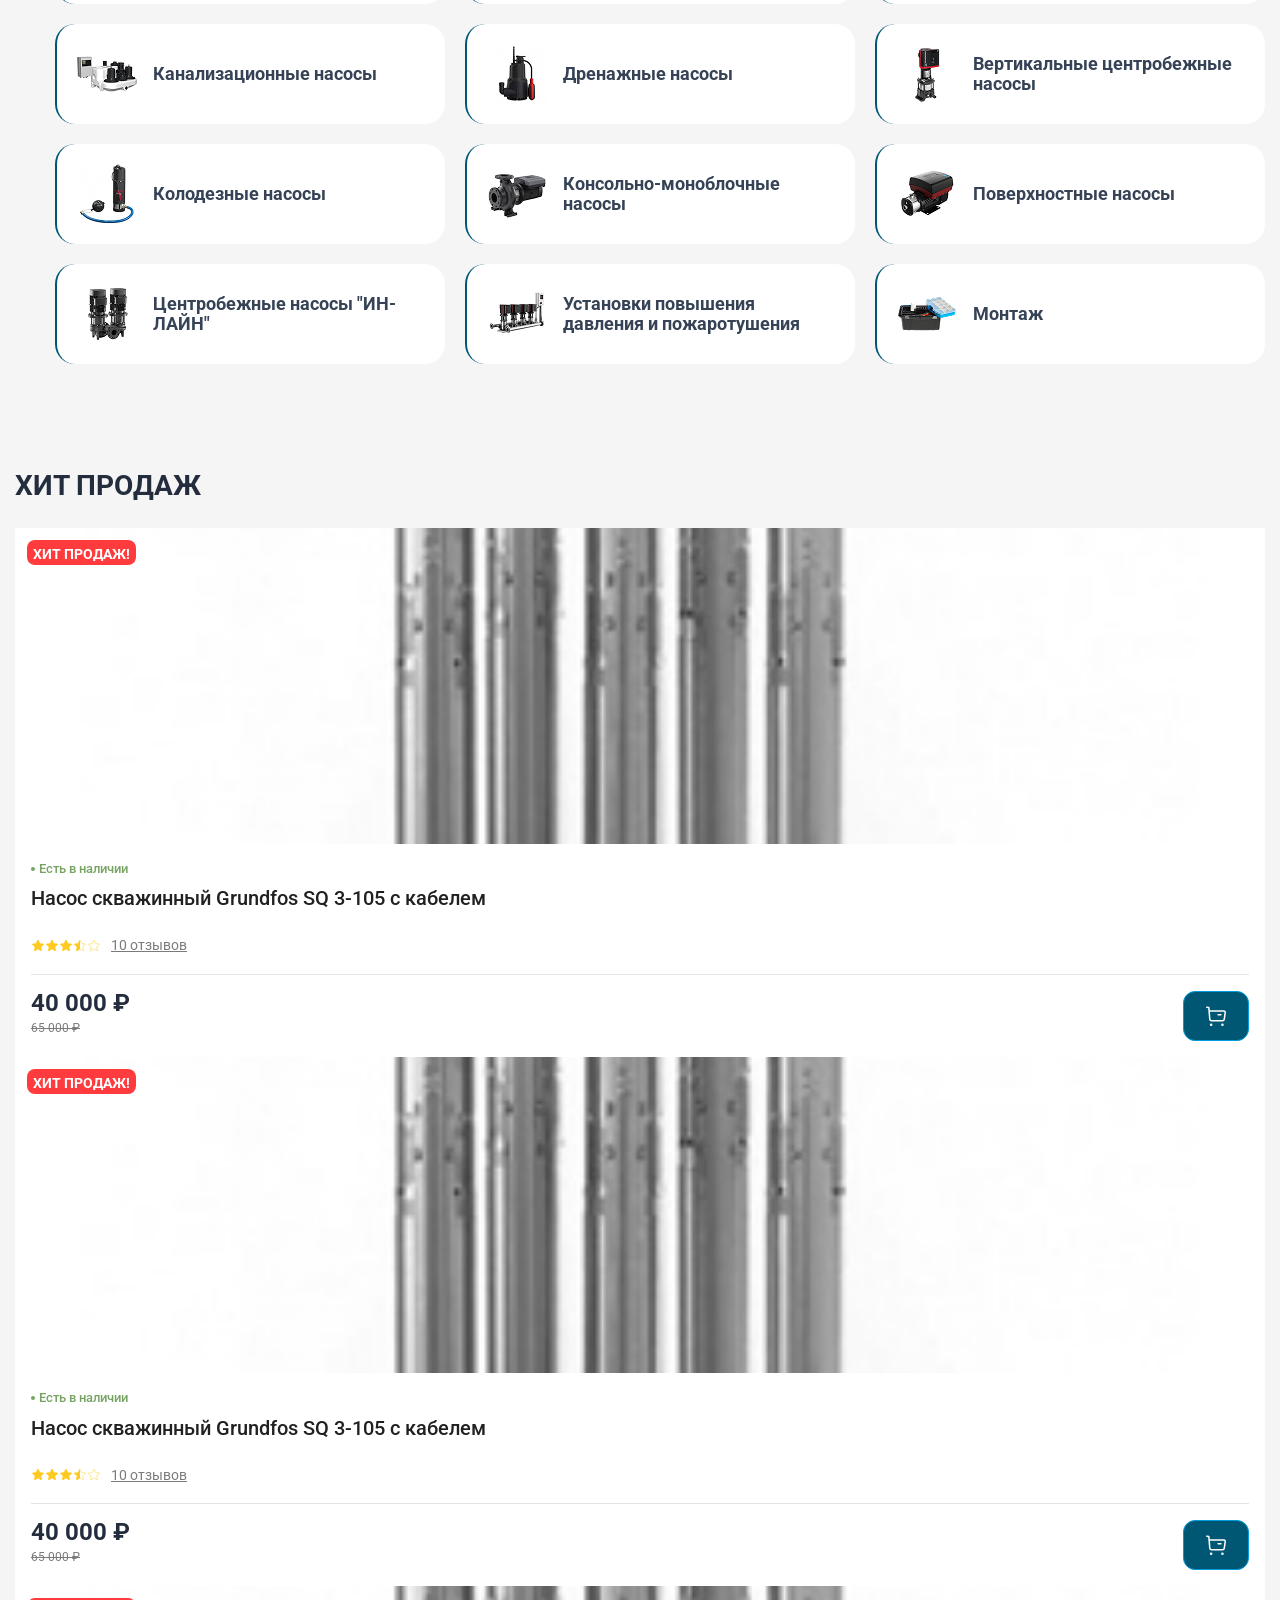
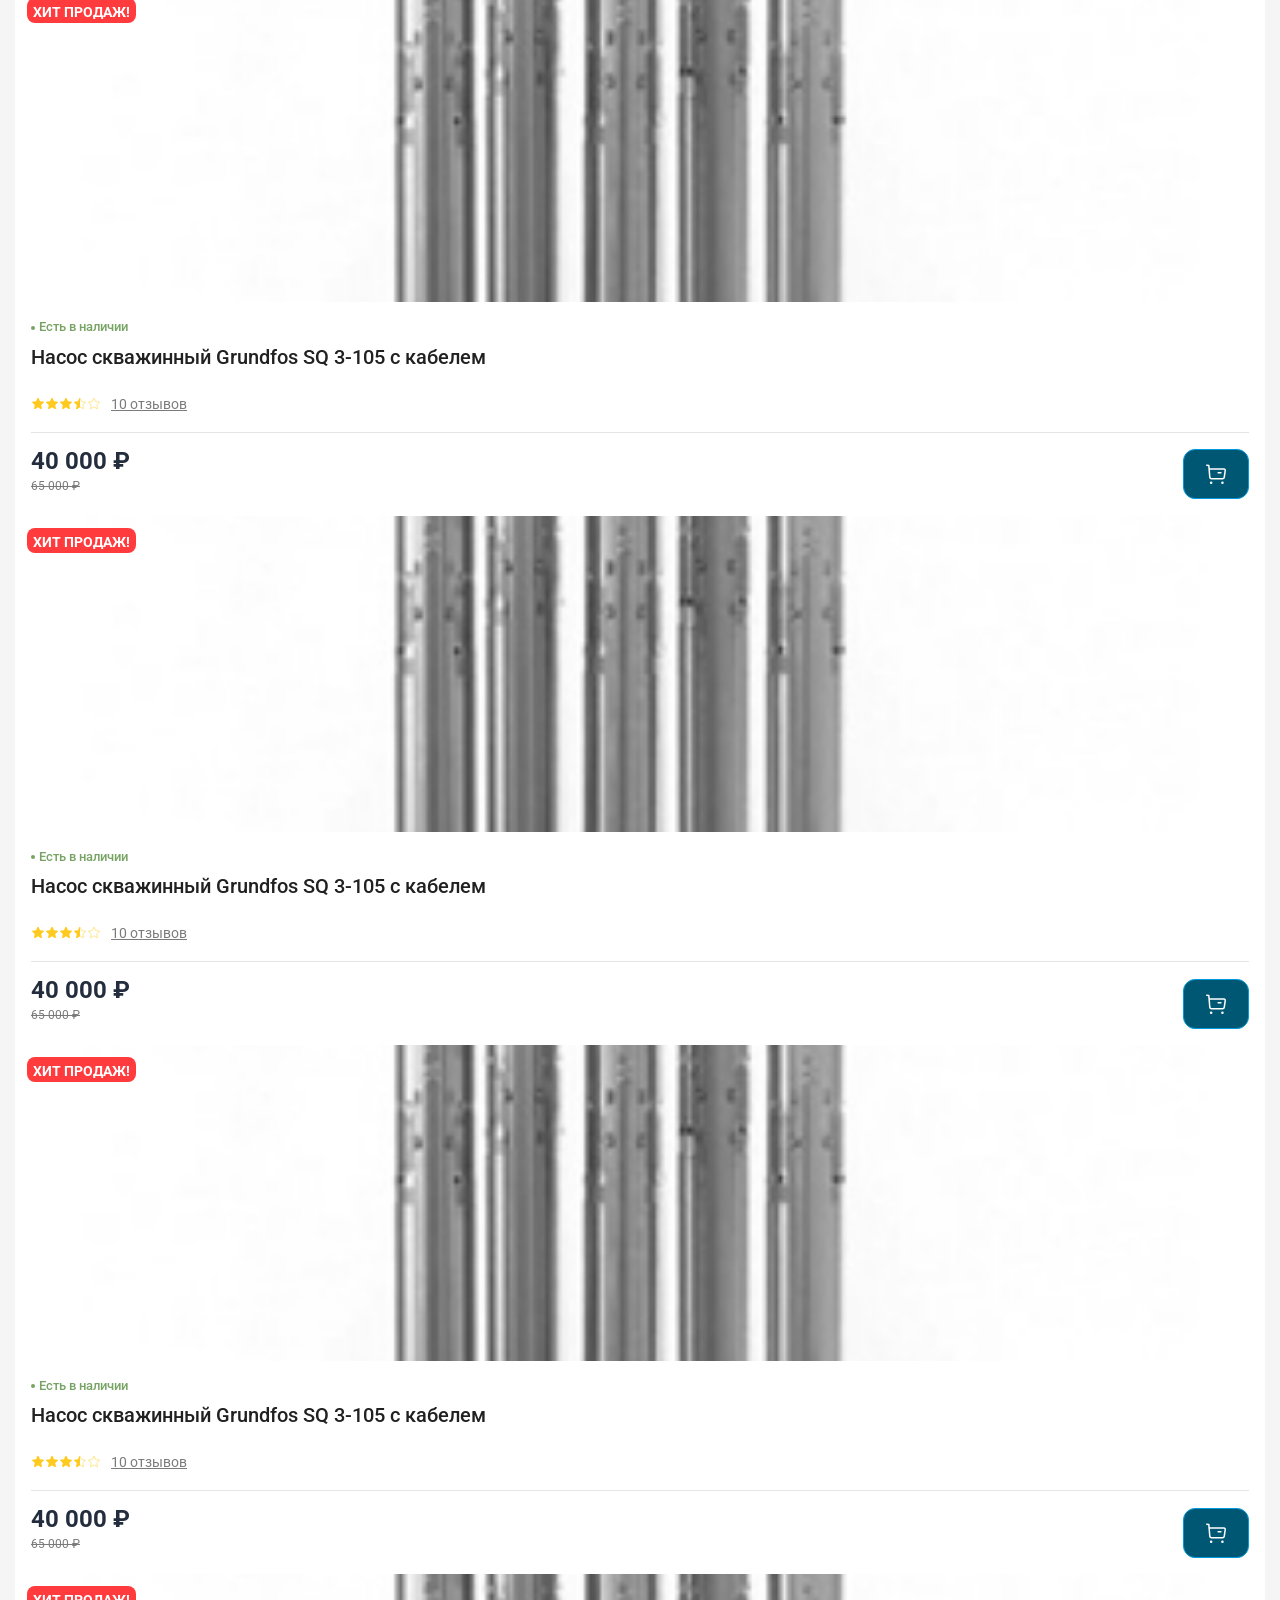
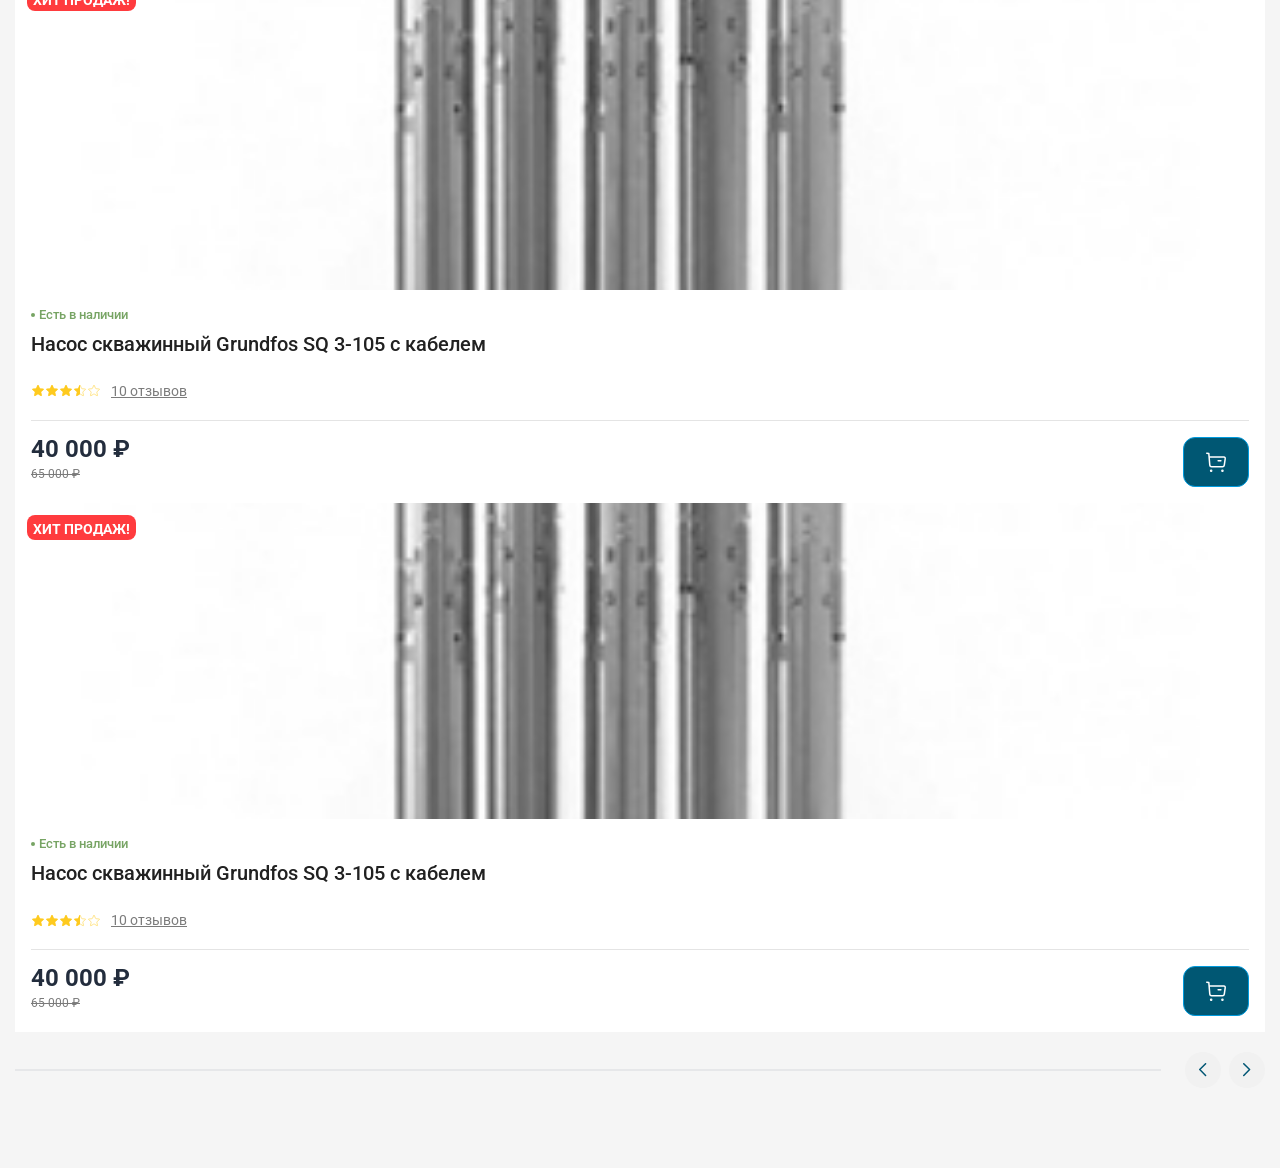
==== commit 40bce23a: "finish up layout & mobile" ====
--- a/index.html
+++ b/index.html
@@ -5874,10 +5874,10 @@
 
 	<script src="https://cdn.jsdelivr.net/npm/swiper@12/swiper-bundle.min.js"></script>
 
-	<script src="./script.js"></script>
+	<script src="./script.js" defer></script>
 </head>
 
-<body>
+<body style="background:#fff">
 	<div class="product-card">
 		<div class="product-card__product">
 			<div class="gallery">
@@ -5939,9 +5939,9 @@
 					</div>
 				</div>
 
-				<h3 class="product-subtitle">Описание:</h3>
-
-				<p class="product-excerpt">
+				<h3 class="product-subtitle tfm-desktop">Описание:</h3>
+
+				<p class="product-excerpt tfm-desktop">
 					Насосная станция Grundfos JP 4-47 PT-H — это идеальное оборудование для тех, кто ищет, где купить оригинальную
 					продукцию по доступной цене. Этот агрегат готов к подключению и эксплуатации, что делает его отличным выбором
 					для водоснабжения частных домов и садоводства. Насосная станция включает в себя самовсасывающий насос JP с
@@ -5952,11 +5952,11 @@
 					надежность в эксплуатации.
 				</p>
 
-				<a href="#" class="product-spec-link">Полное описание</a>
-
-				<h3 class="product-subtitle">Характеристики:</h3>
-
-				<ul class="product-short-specs">
+				<a href="#" class="product-spec-link tfm-desktop">Полное описание</a>
+
+				<h3 class="product-subtitle tfm-desktop">Характеристики:</h3>
+
+				<ul class="product-short-specs tfm-desktop">
 					<li class="product-spec">
 						<strong class="product-spec-name">Модель</strong>
 						<strong class="product-spec-value">JP 4-47 PT-H</strong>
@@ -5974,7 +5974,7 @@
 						<strong class="product-spec-value">1 год</strong>
 					</li>
 				</ul>
-				<a href="#" class="product-spec-link">Все характеристики</a>
+				<a href="#" class="product-spec-link tfm-desktop">Все характеристики</a>
 
 				<h3 class="product-subtitle">Способы доставки:</h3>
 
@@ -5993,7 +5993,7 @@
 			<div class="payment">
 
 				<div class="product-payment-card">
-					<div class="product-payment-header">
+					<div class="product-payment-header" data-da=".product-card__product,768,1">
 						<button type="button" class="product-id">
 							<svg width="20" height="20" viewBox="0 0 20 20" fill="none" xmlns="http://www.w3.org/2000/svg">
 								<path
@@ -6079,6 +6079,13 @@
 		<div class="product-details">
 			<div class="product-details__description">
 				<h2 class="product-details__title">Описание товара</h2>
+
+				<div class="product-details__excerpt">
+					Насосная станция Grundfos JP 4-47 PT-H — это идеальное оборудование для тех, кто ищет, где купить
+					оригинальную
+					продукцию по доступной цене. Этот агрегат готов к подключению и эксплуатации, что
+					делает его отличным выбором для водоснабжения частных домов и садоводства.
+				</div>
 
 				<div class="product-details__content">
 					<h2>Насосная станция Grundfos JP 4-47 PT-H — надежное решение для вашего водоснабжения</h2>
@@ -6213,7 +6220,7 @@
 						<span class="unfolded" style="display: none">Свернуть характеристики</span>
 					</button>
 				</div>
-				<div class="product-details__card">
+				<div class="product-details__card tfm-desktop">
 					<h2 class="product-details__title-small">Документация</h2>
 
 					<div class="product-details__docs">
@@ -6229,10 +6236,225 @@
 		</div>
 
 		<div class="product-reviews">
-			<form class="product-reviews__left"></form>
-
-			<ul class="product-reviews__reviews">
-			</ul>
+			<form action="#" class="product-reviews__left">
+				<h2 class="product-reviews__title product-reviews__title_center">Оставить отзыв</h2>
+				<p class="product-reviews__text">Ваш e-mail не будет опубликован</p>
+
+
+				<div class="product-reviews__rate">
+					<h3 class="product-reviews__rate-text">Ваша оценка:</h3>
+					<div class="rating" name="rate"></div>
+					<input type="text" class="rating-input" name="rating" placeholder=" " tabindex="-1" required>
+					<div class="product-reviews__rated" id="rate-value"></div>
+				</div>
+
+				<div class="product-reviews__fields">
+					<input class="product-reviews__field" placeholder="Имя" type="text" name="author">
+
+					<input class="product-reviews__field" placeholder="E-mail" type="email" name="email">
+
+					<textarea class="product-reviews__field" placeholder="Ваш отзыв" rows="4" name="comment"
+						id="comment"></textarea>
+
+					<label>
+						<input type="checkbox" name="" id="">
+						Я даю своё согласие на обработку моих <a href="#">персональных данных</a>
+					</label>
+				</div>
+
+				<button class="product-button product-button-filled" type="submit">Отправить</button>
+			</form>
+
+			<div class="product-reviews__reviews-slider">
+				<h2 class="product-reviews__title">Отзывы наших клиентов</h2>
+
+				<div class="product-reviews__slider-container">
+					<div class="swiper" id="reviews-slider">
+						<ul class="product-reviews__reviews swiper-wrapper">
+							<li class="swiper-slide">
+								<div class="product-review product-reviews__review">
+									<div class="product-review__author">Андрей Никитин</div>
+									<div class="product-review__rate" data-rate="5"></div>
+									<div class="product-review__review-wrapper">
+										<p class="product-review__body">
+											Эта насосная станция просто находка для моего дачного участка. Теперь не нужно постоянно таскать
+											воду
+											из
+											колодца. Установка включается автоматически, как только открываешь кран, что очень удобно. За
+											неделю
+											использования не было никаких проблем, вода подается стабильно. Уверен, что будет служить долго,
+											так
+											как
+											выглядит добротно и качественно.
+										</p>
+
+										<button class="product-review__unfold"><span>Развернуть</span> <svg width="14" height="8"
+												viewBox="0 0 14 8" fill="none" xmlns="http://www.w3.org/2000/svg">
+												<path d="M12.4167 0.750001L6.58333 6.58333L0.75 0.75" stroke="#005674" stroke-width="1.5"
+													stroke-linecap="round" stroke-linejoin="round" />
+											</svg>
+										</button>
+									</div>
+
+									<small class="product-review__date">29.04.2023</small>
+								</div>
+							</li>
+							<li class="swiper-slide">
+								<div class="product-review product-reviews__review">
+									<div class="product-review__author">Андрей Никитин</div>
+									<div class="product-review__rate" data-rate="3"></div>
+									<div class="product-review__review-wrapper">
+										<p class="product-review__body">
+											Эта насосная станция просто находка для моего дачного участка. Теперь не нужно постоянно таскать
+											воду
+											из
+											колодца. Установка включается автоматически, как только открываешь кран, что очень удобно. За
+											неделю
+											использования не было никаких проблем, вода подается стабильно. Уверен, что будет служить долго,
+											так
+											как
+											выглядит добротно и качественно.
+										</p>
+
+										<button class="product-review__unfold"><span>Развернуть</span> <svg width="14" height="8"
+												viewBox="0 0 14 8" fill="none" xmlns="http://www.w3.org/2000/svg">
+												<path d="M12.4167 0.750001L6.58333 6.58333L0.75 0.75" stroke="#005674" stroke-width="1.5"
+													stroke-linecap="round" stroke-linejoin="round" />
+											</svg>
+										</button>
+									</div>
+									<small class="product-review__date">29.04.2023</small>
+								</div>
+							</li>
+							<li class=" swiper-slide">
+								<div class="product-review product-reviews__review">
+									<div class="product-review__author">Андрей Никитин</div>
+									<div class="product-review__rate" data-rate="4"></div>
+									<div class="product-review__review-wrapper">
+										<p class="product-review__body">
+											Эта насосная станция просто находка для моего дачного участка. Теперь не нужно постоянно таскать
+											воду
+											из
+											колодца. Установка включается автоматически, как только открываешь кран, что очень удобно. За
+											неделю
+											использования не было никаких проблем, вода подается стабильно. Уверен, что будет служить долго,
+											так
+											как
+											выглядит добротно и качественно.
+										</p>
+
+										<button class="product-review__unfold"><span>Развернуть</span> <svg width="14" height="8"
+												viewBox="0 0 14 8" fill="none" xmlns="http://www.w3.org/2000/svg">
+												<path d="M12.4167 0.750001L6.58333 6.58333L0.75 0.75" stroke="#005674" stroke-width="1.5"
+													stroke-linecap="round" stroke-linejoin="round" />
+											</svg>
+										</button>
+									</div>
+									<small class="product-review__date">29.04.2023</small>
+								</div>
+							</li>
+							<li class=" swiper-slide">
+								<div class="product-review product-reviews__review">
+									<div class="product-review__author">Андрей Никитин</div>
+									<div class="product-review__rate" data-rate="5"></div>
+									<div class="product-review__review-wrapper">
+										<p class="product-review__body">
+											Эта насосная станция просто находка для моего дачного участка. Теперь не нужно постоянно таскать
+											воду
+											из
+											колодца. Установка включается автоматически, как только открываешь кран, что очень удобно. За
+											неделю
+											использования не было никаких проблем, вода подается стабильно. Уверен, что будет служить долго,
+											так
+											как
+											выглядит добротно и качественно.
+										</p>
+
+										<button class="product-review__unfold"><span>Развернуть</span> <svg width="14" height="8"
+												viewBox="0 0 14 8" fill="none" xmlns="http://www.w3.org/2000/svg">
+												<path d="M12.4167 0.750001L6.58333 6.58333L0.75 0.75" stroke="#005674" stroke-width="1.5"
+													stroke-linecap="round" stroke-linejoin="round" />
+											</svg>
+										</button>
+									</div>
+									<small class="product-review__date">29.04.2023</small>
+								</div>
+							</li>
+							<li class=" swiper-slide">
+								<div class="product-review product-reviews__review">
+									<div class="product-review__author">Андрей Никитин</div>
+									<div class="product-review__rate" data-rate="5"></div>
+									<div class="product-review__review-wrapper">
+										<p class="product-review__body">
+											Эта насосная станция просто находка для моего дачного участка. Теперь не нужно постоянно таскать
+											воду
+											из
+											колодца. Установка включается автоматически, как только открываешь кран, что очень удобно. За
+											неделю
+											использования не было никаких проблем, вода подается стабильно. Уверен, что будет служить долго,
+											так
+											как
+											выглядит добротно и качественно.
+										</p>
+
+										<button class="product-review__unfold"><span>Развернуть</span> <svg width="14" height="8"
+												viewBox="0 0 14 8" fill="none" xmlns="http://www.w3.org/2000/svg">
+												<path d="M12.4167 0.750001L6.58333 6.58333L0.75 0.75" stroke="#005674" stroke-width="1.5"
+													stroke-linecap="round" stroke-linejoin="round" />
+											</svg>
+										</button>
+									</div>
+									<small class="product-review__date">29.04.2023</small>
+								</div>
+							</li>
+							<li class="swiper-slide">
+								<div class="product-review product-reviews__review">
+									<div class="product-review__author">Андрей Никитин</div>
+									<div class="product-review__rate" data-rate="3"></div>
+									<div class="product-review__review-wrapper">
+										<p class="product-review__body">
+											Эта насосная станция просто находка для моего дачного участка. Теперь не нужно постоянно таскать
+											воду
+											из
+											колодца. Установка включается автоматически, как только открываешь кран, что очень удобно. За
+											неделю
+											использования не было никаких проблем, вода подается стабильно. Уверен, что будет служить долго,
+											так
+											как
+											выглядит добротно и качественно.
+										</p>
+
+										<button class="product-review__unfold"><span>Развернуть</span> <svg width="14" height="8"
+												viewBox="0 0 14 8" fill="none" xmlns="http://www.w3.org/2000/svg">
+												<path d="M12.4167 0.750001L6.58333 6.58333L0.75 0.75" stroke="#005674" stroke-width="1.5"
+													stroke-linecap="round" stroke-linejoin="round" />
+											</svg>
+										</button>
+									</div>
+									<small class="product-review__date">29.04.2023</small>
+								</div>
+							</li>
+						</ul>
+					</div>
+				</div>
+
+				<div class="product-reviews__control control-swiper">
+
+					<div class="control-swiper__progressbar" id="reviews-slider-progressbar"></div>
+
+					<button id="reviews-slider-prev" class="control-swiper__button control-swiper__prev">
+						<svg width="8" height="14" viewBox="0 0 8 14" fill="none" xmlns="http://www.w3.org/2000/svg">
+							<path d="M6.58301 12.4167L0.749675 6.58333L6.58301 0.75" stroke="#005674" stroke-width="1.5"
+								stroke-linecap="round" stroke-linejoin="round" />
+						</svg>
+					</button>
+					<button id="reviews-slider-next" class="control-swiper__button control-swiper__next">
+						<svg width="8" height="14" viewBox="0 0 8 14" fill="none" xmlns="http://www.w3.org/2000/svg">
+							<path d="M0.75 0.750081L6.58333 6.58341L0.75 12.4167" stroke="#005674" stroke-width="1.5"
+								stroke-linecap="round" stroke-linejoin="round" />
+						</svg></button>
+				</div>
+			</div>
 
 		</div>
 	</div>
@@ -6329,6 +6551,353 @@
 		</div>
 	</div>
 
+	<div class="product-recommendations">
+		<div class="container">
+			<h2 class="product-recommendations__title">Хит продаж</h2>
+
+			<div class="swiper" id="product-recommendations-slider">
+				<div class="swiper-wrapper">
+					<div class="swiper-slide tfm-product-card-small">
+						<div class="tfm-product-card-small__image-wrapper">
+							<div class="tfm-product-card-small__badge">ХИТ ПРОДАЖ!</div>
+							<img src="./image 7.png" alt="Насос скважинный Grundfos SQ 3-105 с кабелем"
+								class="tfm-product-card-small__image">
+						</div>
+
+						<div class="tfm-product-card-small__content">
+							<div class="tfm-product-card-small__availability">Есть в наличии</div>
+
+							<h3 class="tfm-product-card-small__title">
+								Насос скважинный Grundfos SQ 3-105 с кабелем
+							</h3>
+
+							<div class="tfm-product-card-small__rating">
+								<div class="tfm-product-card-small__rate rate-small" data-rate="3.5"></div>
+								<span class="tfm-product-card-small__reviews">10 отзывов</span>
+							</div>
+
+							<div class="tfm-product-card-small__footer">
+								<div class="tfm-product-card-small__price-block">
+									<div class="tfm-product-card-small__price">40 000 ₽</div>
+									<div class="tfm-product-card-small__old-price">65 000 ₽</div>
+								</div>
+
+								<button class="tfm-product-card-small__add-to-cart">
+									<svg width="24" height="24" viewBox="0 0 24 24" fill="none" xmlns="http://www.w3.org/2000/svg">
+										<path
+											d="M2.75 3.25L4.83 3.61L5.793 15.083C5.87 16.02 6.653 16.739 7.593 16.736H18.502C19.399 16.738 20.16 16.078 20.287 15.19L21.236 8.632C21.342 7.899 20.833 7.219 20.101 7.113C20.037 7.104 5.164 7.099 5.164 7.099"
+											stroke="white" stroke-width="1.5" stroke-linecap="round" stroke-linejoin="round" />
+										<path d="M14.125 10.7949H16.898" stroke="white" stroke-width="1.5" stroke-linecap="round"
+											stroke-linejoin="round" />
+										<path
+											d="M7.69835 20.7466C7.69835 20.4466 7.45535 20.2026 7.15435 20.2026C6.85335 20.2026 6.61035 20.4466 6.61035 20.7466C6.61035 21.0476 6.85335 21.2916 7.15435 21.2916C7.45535 21.2916 7.69835 21.0476 7.69835 20.7466Z"
+											fill="white" stroke="white" stroke-width="1.5" stroke-linecap="round" stroke-linejoin="round" />
+										<path fill-rule="evenodd" clip-rule="evenodd"
+											d="M18.4346 20.2026C18.7356 20.2026 18.9796 20.4466 18.9796 20.7466C18.9796 21.0476 18.7356 21.2916 18.4346 21.2916C18.1336 21.2916 17.8906 21.0476 17.8906 20.7466C17.8906 20.4466 18.1336 20.2026 18.4346 20.2026Z"
+											fill="white" stroke="white" stroke-width="1.5" stroke-linecap="round" stroke-linejoin="round" />
+									</svg>
+
+								</button>
+							</div>
+
+						</div>
+					</div>
+
+					<div class="swiper-slide tfm-product-card-small">
+						<div class="tfm-product-card-small__image-wrapper">
+							<div class="tfm-product-card-small__badge">ХИТ ПРОДАЖ!</div>
+							<img src="./image 7.png" alt="Насос скважинный Grundfos SQ 3-105 с кабелем"
+								class="tfm-product-card-small__image">
+						</div>
+
+						<div class="tfm-product-card-small__content">
+							<div class="tfm-product-card-small__availability">Есть в наличии</div>
+
+							<h3 class="tfm-product-card-small__title">
+								Насос скважинный Grundfos SQ 3-105 с кабелем
+							</h3>
+
+							<div class="tfm-product-card-small__rating">
+								<div class="tfm-product-card-small__rate rate-small" data-rate="3.5"></div>
+								<span class="tfm-product-card-small__reviews">10 отзывов</span>
+							</div>
+
+							<div class="tfm-product-card-small__footer">
+								<div class="tfm-product-card-small__price-block">
+									<div class="tfm-product-card-small__price">40 000 ₽</div>
+									<div class="tfm-product-card-small__old-price">65 000 ₽</div>
+								</div>
+
+								<button class="tfm-product-card-small__add-to-cart">
+									<svg width="24" height="24" viewBox="0 0 24 24" fill="none" xmlns="http://www.w3.org/2000/svg">
+										<path
+											d="M2.75 3.25L4.83 3.61L5.793 15.083C5.87 16.02 6.653 16.739 7.593 16.736H18.502C19.399 16.738 20.16 16.078 20.287 15.19L21.236 8.632C21.342 7.899 20.833 7.219 20.101 7.113C20.037 7.104 5.164 7.099 5.164 7.099"
+											stroke="white" stroke-width="1.5" stroke-linecap="round" stroke-linejoin="round" />
+										<path d="M14.125 10.7949H16.898" stroke="white" stroke-width="1.5" stroke-linecap="round"
+											stroke-linejoin="round" />
+										<path
+											d="M7.69835 20.7466C7.69835 20.4466 7.45535 20.2026 7.15435 20.2026C6.85335 20.2026 6.61035 20.4466 6.61035 20.7466C6.61035 21.0476 6.85335 21.2916 7.15435 21.2916C7.45535 21.2916 7.69835 21.0476 7.69835 20.7466Z"
+											fill="white" stroke="white" stroke-width="1.5" stroke-linecap="round" stroke-linejoin="round" />
+										<path fill-rule="evenodd" clip-rule="evenodd"
+											d="M18.4346 20.2026C18.7356 20.2026 18.9796 20.4466 18.9796 20.7466C18.9796 21.0476 18.7356 21.2916 18.4346 21.2916C18.1336 21.2916 17.8906 21.0476 17.8906 20.7466C17.8906 20.4466 18.1336 20.2026 18.4346 20.2026Z"
+											fill="white" stroke="white" stroke-width="1.5" stroke-linecap="round" stroke-linejoin="round" />
+									</svg>
+
+								</button>
+							</div>
+
+						</div>
+					</div>
+
+					<div class="swiper-slide tfm-product-card-small">
+						<div class="tfm-product-card-small__image-wrapper">
+							<div class="tfm-product-card-small__badge">ХИТ ПРОДАЖ!</div>
+							<img src="./image 7.png" alt="Насос скважинный Grundfos SQ 3-105 с кабелем"
+								class="tfm-product-card-small__image">
+						</div>
+
+						<div class="tfm-product-card-small__content">
+							<div class="tfm-product-card-small__availability">Есть в наличии</div>
+
+							<h3 class="tfm-product-card-small__title">
+								Насос скважинный Grundfos SQ 3-105 с кабелем
+							</h3>
+
+							<div class="tfm-product-card-small__rating">
+								<div class="tfm-product-card-small__rate rate-small" data-rate="3.5"></div>
+								<span class="tfm-product-card-small__reviews">10 отзывов</span>
+							</div>
+
+							<div class="tfm-product-card-small__footer">
+								<div class="tfm-product-card-small__price-block">
+									<div class="tfm-product-card-small__price">40 000 ₽</div>
+									<div class="tfm-product-card-small__old-price">65 000 ₽</div>
+								</div>
+
+								<button class="tfm-product-card-small__add-to-cart">
+									<svg width="24" height="24" viewBox="0 0 24 24" fill="none" xmlns="http://www.w3.org/2000/svg">
+										<path
+											d="M2.75 3.25L4.83 3.61L5.793 15.083C5.87 16.02 6.653 16.739 7.593 16.736H18.502C19.399 16.738 20.16 16.078 20.287 15.19L21.236 8.632C21.342 7.899 20.833 7.219 20.101 7.113C20.037 7.104 5.164 7.099 5.164 7.099"
+											stroke="white" stroke-width="1.5" stroke-linecap="round" stroke-linejoin="round" />
+										<path d="M14.125 10.7949H16.898" stroke="white" stroke-width="1.5" stroke-linecap="round"
+											stroke-linejoin="round" />
+										<path
+											d="M7.69835 20.7466C7.69835 20.4466 7.45535 20.2026 7.15435 20.2026C6.85335 20.2026 6.61035 20.4466 6.61035 20.7466C6.61035 21.0476 6.85335 21.2916 7.15435 21.2916C7.45535 21.2916 7.69835 21.0476 7.69835 20.7466Z"
+											fill="white" stroke="white" stroke-width="1.5" stroke-linecap="round" stroke-linejoin="round" />
+										<path fill-rule="evenodd" clip-rule="evenodd"
+											d="M18.4346 20.2026C18.7356 20.2026 18.9796 20.4466 18.9796 20.7466C18.9796 21.0476 18.7356 21.2916 18.4346 21.2916C18.1336 21.2916 17.8906 21.0476 17.8906 20.7466C17.8906 20.4466 18.1336 20.2026 18.4346 20.2026Z"
+											fill="white" stroke="white" stroke-width="1.5" stroke-linecap="round" stroke-linejoin="round" />
+									</svg>
+
+								</button>
+							</div>
+
+						</div>
+					</div>
+
+					<div class="swiper-slide tfm-product-card-small">
+						<div class="tfm-product-card-small__image-wrapper">
+							<div class="tfm-product-card-small__badge">ХИТ ПРОДАЖ!</div>
+							<img src="./image 7.png" alt="Насос скважинный Grundfos SQ 3-105 с кабелем"
+								class="tfm-product-card-small__image">
+						</div>
+
+						<div class="tfm-product-card-small__content">
+							<div class="tfm-product-card-small__availability">Есть в наличии</div>
+
+							<h3 class="tfm-product-card-small__title">
+								Насос скважинный Grundfos SQ 3-105 с кабелем
+							</h3>
+
+							<div class="tfm-product-card-small__rating">
+								<div class="tfm-product-card-small__rate rate-small" data-rate="3.5"></div>
+								<span class="tfm-product-card-small__reviews">10 отзывов</span>
+							</div>
+
+							<div class="tfm-product-card-small__footer">
+								<div class="tfm-product-card-small__price-block">
+									<div class="tfm-product-card-small__price">40 000 ₽</div>
+									<div class="tfm-product-card-small__old-price">65 000 ₽</div>
+								</div>
+
+								<button class="tfm-product-card-small__add-to-cart">
+									<svg width="24" height="24" viewBox="0 0 24 24" fill="none" xmlns="http://www.w3.org/2000/svg">
+										<path
+											d="M2.75 3.25L4.83 3.61L5.793 15.083C5.87 16.02 6.653 16.739 7.593 16.736H18.502C19.399 16.738 20.16 16.078 20.287 15.19L21.236 8.632C21.342 7.899 20.833 7.219 20.101 7.113C20.037 7.104 5.164 7.099 5.164 7.099"
+											stroke="white" stroke-width="1.5" stroke-linecap="round" stroke-linejoin="round" />
+										<path d="M14.125 10.7949H16.898" stroke="white" stroke-width="1.5" stroke-linecap="round"
+											stroke-linejoin="round" />
+										<path
+											d="M7.69835 20.7466C7.69835 20.4466 7.45535 20.2026 7.15435 20.2026C6.85335 20.2026 6.61035 20.4466 6.61035 20.7466C6.61035 21.0476 6.85335 21.2916 7.15435 21.2916C7.45535 21.2916 7.69835 21.0476 7.69835 20.7466Z"
+											fill="white" stroke="white" stroke-width="1.5" stroke-linecap="round" stroke-linejoin="round" />
+										<path fill-rule="evenodd" clip-rule="evenodd"
+											d="M18.4346 20.2026C18.7356 20.2026 18.9796 20.4466 18.9796 20.7466C18.9796 21.0476 18.7356 21.2916 18.4346 21.2916C18.1336 21.2916 17.8906 21.0476 17.8906 20.7466C17.8906 20.4466 18.1336 20.2026 18.4346 20.2026Z"
+											fill="white" stroke="white" stroke-width="1.5" stroke-linecap="round" stroke-linejoin="round" />
+									</svg>
+
+								</button>
+							</div>
+
+						</div>
+					</div>
+
+					<div class="swiper-slide tfm-product-card-small">
+						<div class="tfm-product-card-small__image-wrapper">
+							<div class="tfm-product-card-small__badge">ХИТ ПРОДАЖ!</div>
+							<img src="./image 7.png" alt="Насос скважинный Grundfos SQ 3-105 с кабелем"
+								class="tfm-product-card-small__image">
+						</div>
+
+						<div class="tfm-product-card-small__content">
+							<div class="tfm-product-card-small__availability">Есть в наличии</div>
+
+							<h3 class="tfm-product-card-small__title">
+								Насос скважинный Grundfos SQ 3-105 с кабелем
+							</h3>
+
+							<div class="tfm-product-card-small__rating">
+								<div class="tfm-product-card-small__rate rate-small" data-rate="3.5"></div>
+								<span class="tfm-product-card-small__reviews">10 отзывов</span>
+							</div>
+
+							<div class="tfm-product-card-small__footer">
+								<div class="tfm-product-card-small__price-block">
+									<div class="tfm-product-card-small__price">40 000 ₽</div>
+									<div class="tfm-product-card-small__old-price">65 000 ₽</div>
+								</div>
+
+								<button class="tfm-product-card-small__add-to-cart">
+									<svg width="24" height="24" viewBox="0 0 24 24" fill="none" xmlns="http://www.w3.org/2000/svg">
+										<path
+											d="M2.75 3.25L4.83 3.61L5.793 15.083C5.87 16.02 6.653 16.739 7.593 16.736H18.502C19.399 16.738 20.16 16.078 20.287 15.19L21.236 8.632C21.342 7.899 20.833 7.219 20.101 7.113C20.037 7.104 5.164 7.099 5.164 7.099"
+											stroke="white" stroke-width="1.5" stroke-linecap="round" stroke-linejoin="round" />
+										<path d="M14.125 10.7949H16.898" stroke="white" stroke-width="1.5" stroke-linecap="round"
+											stroke-linejoin="round" />
+										<path
+											d="M7.69835 20.7466C7.69835 20.4466 7.45535 20.2026 7.15435 20.2026C6.85335 20.2026 6.61035 20.4466 6.61035 20.7466C6.61035 21.0476 6.85335 21.2916 7.15435 21.2916C7.45535 21.2916 7.69835 21.0476 7.69835 20.7466Z"
+											fill="white" stroke="white" stroke-width="1.5" stroke-linecap="round" stroke-linejoin="round" />
+										<path fill-rule="evenodd" clip-rule="evenodd"
+											d="M18.4346 20.2026C18.7356 20.2026 18.9796 20.4466 18.9796 20.7466C18.9796 21.0476 18.7356 21.2916 18.4346 21.2916C18.1336 21.2916 17.8906 21.0476 17.8906 20.7466C17.8906 20.4466 18.1336 20.2026 18.4346 20.2026Z"
+											fill="white" stroke="white" stroke-width="1.5" stroke-linecap="round" stroke-linejoin="round" />
+									</svg>
+
+								</button>
+							</div>
+
+						</div>
+					</div>
+
+					<div class="swiper-slide tfm-product-card-small">
+						<div class="tfm-product-card-small__image-wrapper">
+							<div class="tfm-product-card-small__badge">ХИТ ПРОДАЖ!</div>
+							<img src="./image 7.png" alt="Насос скважинный Grundfos SQ 3-105 с кабелем"
+								class="tfm-product-card-small__image">
+						</div>
+
+						<div class="tfm-product-card-small__content">
+							<div class="tfm-product-card-small__availability">Есть в наличии</div>
+
+							<h3 class="tfm-product-card-small__title">
+								Насос скважинный Grundfos SQ 3-105 с кабелем
+							</h3>
+
+							<div class="tfm-product-card-small__rating">
+								<div class="tfm-product-card-small__rate rate-small" data-rate="3.5"></div>
+								<span class="tfm-product-card-small__reviews">10 отзывов</span>
+							</div>
+
+							<div class="tfm-product-card-small__footer">
+								<div class="tfm-product-card-small__price-block">
+									<div class="tfm-product-card-small__price">40 000 ₽</div>
+									<div class="tfm-product-card-small__old-price">65 000 ₽</div>
+								</div>
+
+								<button class="tfm-product-card-small__add-to-cart">
+									<svg width="24" height="24" viewBox="0 0 24 24" fill="none" xmlns="http://www.w3.org/2000/svg">
+										<path
+											d="M2.75 3.25L4.83 3.61L5.793 15.083C5.87 16.02 6.653 16.739 7.593 16.736H18.502C19.399 16.738 20.16 16.078 20.287 15.19L21.236 8.632C21.342 7.899 20.833 7.219 20.101 7.113C20.037 7.104 5.164 7.099 5.164 7.099"
+											stroke="white" stroke-width="1.5" stroke-linecap="round" stroke-linejoin="round" />
+										<path d="M14.125 10.7949H16.898" stroke="white" stroke-width="1.5" stroke-linecap="round"
+											stroke-linejoin="round" />
+										<path
+											d="M7.69835 20.7466C7.69835 20.4466 7.45535 20.2026 7.15435 20.2026C6.85335 20.2026 6.61035 20.4466 6.61035 20.7466C6.61035 21.0476 6.85335 21.2916 7.15435 21.2916C7.45535 21.2916 7.69835 21.0476 7.69835 20.7466Z"
+											fill="white" stroke="white" stroke-width="1.5" stroke-linecap="round" stroke-linejoin="round" />
+										<path fill-rule="evenodd" clip-rule="evenodd"
+											d="M18.4346 20.2026C18.7356 20.2026 18.9796 20.4466 18.9796 20.7466C18.9796 21.0476 18.7356 21.2916 18.4346 21.2916C18.1336 21.2916 17.8906 21.0476 17.8906 20.7466C17.8906 20.4466 18.1336 20.2026 18.4346 20.2026Z"
+											fill="white" stroke="white" stroke-width="1.5" stroke-linecap="round" stroke-linejoin="round" />
+									</svg>
+
+								</button>
+							</div>
+
+						</div>
+					</div>
+
+					<div class="swiper-slide tfm-product-card-small">
+						<div class="tfm-product-card-small__image-wrapper">
+							<div class="tfm-product-card-small__badge">ХИТ ПРОДАЖ!</div>
+							<img src="./image 7.png" alt="Насос скважинный Grundfos SQ 3-105 с кабелем"
+								class="tfm-product-card-small__image">
+						</div>
+
+						<div class="tfm-product-card-small__content">
+							<div class="tfm-product-card-small__availability">Есть в наличии</div>
+
+							<h3 class="tfm-product-card-small__title">
+								Насос скважинный Grundfos SQ 3-105 с кабелем
+							</h3>
+
+							<div class="tfm-product-card-small__rating">
+								<div class="tfm-product-card-small__rate rate-small" data-rate="3.5"></div>
+								<span class="tfm-product-card-small__reviews">10 отзывов</span>
+							</div>
+
+							<div class="tfm-product-card-small__footer">
+								<div class="tfm-product-card-small__price-block">
+									<div class="tfm-product-card-small__price">40 000 ₽</div>
+									<div class="tfm-product-card-small__old-price">65 000 ₽</div>
+								</div>
+
+								<button class="tfm-product-card-small__add-to-cart">
+									<svg width="24" height="24" viewBox="0 0 24 24" fill="none" xmlns="http://www.w3.org/2000/svg">
+										<path
+											d="M2.75 3.25L4.83 3.61L5.793 15.083C5.87 16.02 6.653 16.739 7.593 16.736H18.502C19.399 16.738 20.16 16.078 20.287 15.19L21.236 8.632C21.342 7.899 20.833 7.219 20.101 7.113C20.037 7.104 5.164 7.099 5.164 7.099"
+											stroke="white" stroke-width="1.5" stroke-linecap="round" stroke-linejoin="round" />
+										<path d="M14.125 10.7949H16.898" stroke="white" stroke-width="1.5" stroke-linecap="round"
+											stroke-linejoin="round" />
+										<path
+											d="M7.69835 20.7466C7.69835 20.4466 7.45535 20.2026 7.15435 20.2026C6.85335 20.2026 6.61035 20.4466 6.61035 20.7466C6.61035 21.0476 6.85335 21.2916 7.15435 21.2916C7.45535 21.2916 7.69835 21.0476 7.69835 20.7466Z"
+											fill="white" stroke="white" stroke-width="1.5" stroke-linecap="round" stroke-linejoin="round" />
+										<path fill-rule="evenodd" clip-rule="evenodd"
+											d="M18.4346 20.2026C18.7356 20.2026 18.9796 20.4466 18.9796 20.7466C18.9796 21.0476 18.7356 21.2916 18.4346 21.2916C18.1336 21.2916 17.8906 21.0476 17.8906 20.7466C17.8906 20.4466 18.1336 20.2026 18.4346 20.2026Z"
+											fill="white" stroke="white" stroke-width="1.5" stroke-linecap="round" stroke-linejoin="round" />
+									</svg>
+
+								</button>
+							</div>
+
+						</div>
+					</div>
+				</div>
+			</div>
+
+			<div class="product-recommendations__control control-swiper">
+				<div class="control-swiper__progressbar" id="recommendations-slider-progressbar"></div>
+				<button id="recommendations-slider-prev" class="control-swiper__button control-swiper__prev">
+					<svg width="8" height="14" viewBox="0 0 8 14" fill="none" xmlns="http://www.w3.org/2000/svg">
+						<path d="M6.58301 12.4167L0.749675 6.58333L6.58301 0.75" stroke="#005674" stroke-width="1.5"
+							stroke-linecap="round" stroke-linejoin="round" />
+					</svg>
+				</button>
+				<button id="recommendations-slider-next" class="control-swiper__button control-swiper__next">
+					<svg width="8" height="14" viewBox="0 0 8 14" fill="none" xmlns="http://www.w3.org/2000/svg">
+						<path d="M0.75 0.750081L6.58333 6.58341L0.75 12.4167" stroke="#005674" stroke-width="1.5"
+							stroke-linecap="round" stroke-linejoin="round" />
+					</svg></button>
+			</div>
+		</div>
+	</div>
+
 </body>
 
 </html>
--- a/style.min.css
+++ b/style.min.css
@@ -1 +1 @@
-.product-categories{background-color:#f5f5f5;padding-top:80px}.product-categories__title{font-size:28px;font-weight:700;margin-bottom:24px;text-transform:uppercase;color:#1e293b}.product-categories__list{list-style:none;margin:0;display:grid;grid-template-columns:repeat(3, 1fr);gap:20px}.product-categories__category a{padding:20px;background-color:#fff;border-radius:20px;border-left:#005773 2px solid;outline:none;transition:all .2s;display:flex;align-items:center;gap:16px}.product-categories__category a:hover{opacity:.7}.product-categories__category span{font-size:20px;color:#364356;font-weight:700;line-height:115%}.product-categories__image{width:60px;height:60px;-o-object-fit:cover;object-fit:cover}.main-slider .swiper-slide{position:relative;overflow:hidden}.main-slider .swiper-slide img{display:block;width:100%;transition:transform .2s ease;transform-origin:center;cursor:zoom-in}.container{max-width:1690px;padding:0 15px;margin:0 auto}.product-short-specs{list-style:none;margin:0;display:flex;flex-direction:column;gap:8px}.product-button{border:#005773 2px solid;border-radius:12px;padding:16px 24px;line-height:100%;background-color:rgba(0,0,0,0);color:#005773;font-weight:700;transition:all .3s}.product-button.product-button-filled{background-color:#005773;color:#fff}.product-button:hover{background-color:rgb(0,110.1495652174,145.6)}.product-button:active{background-color:rgb(0,63.8504347826,84.4)}.product-spec{display:flex;justify-content:space-between;position:relative}.product-spec::after{content:"";background-color:#7c7c7c;width:100%;height:1px;position:absolute;bottom:10px}.product-spec-name{color:#364356;font-weight:400;background-color:#fff;position:relative;z-index:1;padding-right:4px}.product-spec-value{color:#1e293b;background-color:#fff;position:relative;z-index:1;padding-left:4px}.product-card{max-width:1690px;padding:0 15px;margin:0 auto}.product-card .gallery{min-width:0;-webkit-user-select:none;-moz-user-select:none;user-select:none;position:relative}.product-card .gallery .swiper-slide{display:flex;align-items:center;justify-content:center}.product-card .gallery .swiper-button{position:absolute;top:50%;transform:translateY(-50%);color:rgba(0,0,0,0);height:100%}.product-card .gallery .swiper-button::after{display:none}.product-card .gallery .swiper-button svg{width:8px;height:16px}.product-card .gallery .previews{margin-top:12px}.product-card .gallery .previews .swiper-slide{position:relative}.product-card .gallery .previews .swiper-slide::after{content:"";position:absolute;inset:0;z-index:10;background-color:rgba(0,0,0,.02);border-radius:20px}.product-card .product-info{max-width:540px}.product-card .product-info .product-tags{display:flex;margin-top:12px;align-items:center;gap:16px}.product-card .product-info .product-tag{padding:8px 12px;color:#005773;background-color:#f5f5f5;border-radius:999px;font-weight:700}.product-card .product-info .product-reviews-tag{display:flex;gap:6px;align-items:center;font-weight:700;color:#364356}.product-card .product-info .product-reviews-tag a{font-size:14px;color:#7b7b7b;text-decoration:underline}.product-card .product-info .product-reviews-tag a:hover{text-decoration:none}.product-card .product-card__product{display:flex;gap:20px}.product-card .product-card__product .gallery .main-slider{border-radius:16px;position:relative}.product-card .product-card__product .gallery .main-slider::after{content:"";position:absolute;inset:0;background-color:rgba(0,0,0,.02);z-index:10;pointer-events:none}.product-card .product-card__product .product-availability{font-size:14px;color:#77a464;margin-bottom:4px;display:flex;align-items:center;gap:4px}.product-card .product-card__product .product-availability::before{content:"";width:4px;height:4px;background-color:#77a464}.product-card .product-card__product .product-availability.not-available{color:#ff3b3e}.product-card .product-card__product .product-availability.not-available::before{background-color:#ff3b3e}.product-card .product-card__product .product-spec-link{font-weight:700;color:#005773;text-decoration:underline;display:inline-block;margin-top:6px}.product-card .product-card__product .product-excerpt{display:-webkit-box;-webkit-line-clamp:4;-webkit-box-orient:vertical;overflow:hidden;line-height:125%;margin:0;color:#1e293b}.product-card .product-card__product .product-delivery{display:flex;gap:8px;list-style:none;gap:12px;margin:0}.product-card .product-card__product .product-delivery-method img{max-width:100%;height:56px}.product-card .product-card__product .payment{max-width:380px;flex-shrink:0}.product-card .product-card__product .payment .product-payment-card{padding:16px;background-color:#f2f2f2;border-radius:16px}.product-card .product-card__product .payment .product-payment-header{display:flex;align-items:center;justify-content:space-between}.product-card .product-card__product .payment .product-payment-header button{all:unset;display:flex;align-items:center;gap:4px;color:#364356}.product-card .product-card__product .payment .price-block{padding:12px;border-radius:20px;background-color:#fff;margin-top:12px}.product-card .product-card__product .payment .price-block .price{display:flex;align-items:flex-end;gap:8px}.product-card .product-card__product .payment .price-block .new-price{font-weight:700;font-size:32px;color:#005773}.product-card .product-card__product .payment .price-block .old-price{font-size:14px;color:#7b7b7b;text-decoration:line-through;transform:translateY(5px)}.product-card .product-card__product .payment .price-block .buy-buttons{display:grid;grid-template-columns:repeat(2, 1fr);gap:12px;margin-top:16px}.product-card .product-card__product .payment .payment-options{list-style:none;margin:0;display:flex;flex-direction:column;gap:10px}.product-card .product-card__product .payment .payment-option{display:flex;gap:10px;align-items:flex-start}.product-card .product-card__product .payment .payment-option *{color:#364356;line-height:125%}.product-card .product-card__product .payment .payment-option-text{display:flex;flex-direction:column;gap:2px}.product-card .product-card__product .payment .payment-option-title{font-weight:700}.product-card .product-card__product .payment .payment-option-description{margin:0}.product-card .product-card__product .payment .product-payment-advantages{display:flex;flex-direction:column;gap:4px;list-style:none;margin:0;margin-top:11px}.product-card .product-card__product .payment .product-payment-advantage{display:flex;align-items:center;gap:8px;padding:12px;border:#f5f5f5 2px solid;border-radius:20px;font-size:14px;color:#364356}.product-card .product-card__product .payment .product-payment-advantage::before{content:url("./assets/check.svg");width:20px;height:20px}.product-card .product-title{font-weight:700;font-size:36px;color:#1e293b}.product-card .product-subtitle{color:#1e293b;font-weight:700;font-size:20px;margin-bottom:12px;margin-top:24px}.product-details{display:flex;justify-content:space-between;margin-top:80px}.product-details__specs{max-width:540px;width:100%}.product-details__card{padding:20px;margin-bottom:20px;background-color:#f5f5f5;border-radius:20px}.product-details__card .product-spec-name,.product-details__card .product-spec-value{background-color:#f5f5f5}.product-details__show-more-button{margin-top:8px;width:100%}.product-details__specs-list{margin-top:20px;max-height:230px;overflow:hidden;position:relative}.product-details__specs-list.unfold{max-height:100%}.product-details__specs-list:not(.unfold)::after{content:"";position:absolute;height:113px;width:100%;bottom:0;z-index:20;background:linear-gradient(180deg, rgba(245, 245, 245, 0) 0%, #f5f5f5 100%)}.product-details__title{font-size:28px;font-weight:700;color:#1e293b;text-transform:uppercase}.product-details__title-small{font-size:20px}.product-details__content{margin-top:24px;display:flex;flex-direction:column;gap:8px;line-height:110%;color:#364356;margin:0;margin-top:16px;max-width:960px;max-height:440px;overflow:hidden;position:relative}.product-details__content.unfold{max-height:100%}.product-details__content:not(.unfold)::after{content:"";position:absolute;height:113px;width:100%;bottom:0;background:linear-gradient(180deg, rgba(255, 255, 255, 0) 0%, #fff 100%)}.product-details__content h2{font-size:20px;color:#364356;font-weight:700;margin-top:8px;margin-bottom:4px}.product-details__content h3{font-size:18px;color:#364356;font-weight:700;margin-top:8px;margin-bottom:4px}.product-details__content h4{font-size:16px;color:#364356;font-weight:700;margin-top:8px;margin-bottom:4px}.product-details__content p{margin:0}.product-details__content ul{list-style:none;margin:0;display:flex;flex-direction:column;gap:9px}.product-details__content ul li{padding-left:28px;position:relative}.product-details__content ul li::before{content:url("./assets/check.svg");position:absolute;left:0;top:0}.product-details__content blockquote{background-color:#f5f5f5;margin:8px 0;padding:16px;border-left:#005773 2px solid;border-radius:16px;font-style:normal}.product-details__docs{display:flex;flex-direction:column;gap:12px;margin-top:16px}.product-details__doc-link{color:#364356;font-size:14px;font-weight:700;text-decoration:underline;display:flex;gap:5px;line-height:100%}.product-details__doc-link::before{content:url("./assets/docs.svg");transform:translateY(-3px)}+.product-categories{background-color:#f5f5f5;padding-top:80px}.product-categories__title{font-size:28px;font-weight:700;margin-bottom:24px;text-transform:uppercase;color:#1e293b}.product-categories__list{list-style:none;margin:0;display:grid;grid-template-columns:repeat(3, 1fr);gap:20px}@media(max-width: 992px){.product-categories__list{grid-template-columns:repeat(2, 1fr)}}@media(max-width: 768px){.product-categories__list{grid-template-columns:1fr;gap:12px}}.product-categories__category a{padding:20px;background-color:#fff;border-radius:20px;border-left:#005773 2px solid;outline:none;transition:all .2s;display:flex;align-items:center;gap:16px}@media(max-width: 768px){.product-categories__category a{padding:16px}}.product-categories__category a:hover{opacity:.7}.product-categories__category span{font-size:20px;color:#364356;font-weight:700;line-height:115%}@media(max-width: 1440px){.product-categories__category span{font-size:18px}}.product-categories__image{width:60px;height:60px;-o-object-fit:cover;object-fit:cover}.rating{position:relative;display:inline-block;cursor:pointer;-webkit-user-select:none;-moz-user-select:none;user-select:none;width:140px;height:28px}.rating::before{content:url("/assets/empty.svg");color:#ddd;position:absolute;width:100%;height:100%}.rating::after{content:url("/assets/filled.svg");position:absolute;width:100%;height:100%;left:0;top:0;width:var(--percent, 0%);overflow:hidden}.rating-input.rating-input,.rating-input.rating-input:focus{border:none;background-color:#fff;outline:none;pointer-events:none;max-width:33px;padding:4px;text-align:center;font-weight:700;border-radius:8px;caret-color:rgba(0,0,0,0)}.rating-input.rating-input:-moz-placeholder{background-color:rgba(0,0,0,0)}.rating-input.rating-input:placeholder-shown{background-color:rgba(0,0,0,0)}[data-rate]{position:relative;width:120px;height:24px}[data-rate].rate-small{transform:scale(0.5) translateX(-50%);margin-right:-40px}[data-rate]::before{content:url("/assets/empty.svg");position:absolute;top:0;left:0}[data-rate]::after{content:url("/assets/filled.svg");overflow:hidden;position:absolute;top:0;left:0}[data-rate][data-rate="0.5"]::after{width:14px}[data-rate][data-rate="1"]::after{width:28px}[data-rate][data-rate="1.5"]::after{width:42px}[data-rate][data-rate="2"]::after{width:56px}[data-rate][data-rate="2.5"]::after{width:70px}[data-rate][data-rate="3"]::after{width:84px}[data-rate][data-rate="3.5"]::after{width:98px}[data-rate][data-rate="4"]::after{width:112px}[data-rate][data-rate="4.5"]::after{width:126px}[data-rate][data-rate="5"]::after{width:140px}.product-reviews{display:flex;gap:40px;padding:80px 0}@media(max-width: 992px){.product-reviews{flex-direction:column-reverse}}@media(max-width: 768px){.product-reviews{padding:60px 0}}.product-reviews,.product-reviews *{box-sizing:border-box}.product-reviews .product-button{margin-top:12px;width:100%}.product-reviews__title{font-weight:700;font-size:28px;text-transform:uppercase;color:#232d3d}.product-reviews__title_center{text-align:center}.product-reviews__text{text-align:center;color:#364356;margin-bottom:24px}.product-reviews__rate{display:flex;align-items:center;gap:8px}.product-reviews__rate-text{font-weight:700;font-size:16px;color:#364356;margin-right:4px}@media(max-width: 480px){.product-reviews__rate-text{font-size:14px;margin-right:0}}.product-reviews__left{background-color:#f5f5f5;padding:20px;flex-basis:520px;flex-shrink:0;border-radius:20px}@media(max-width: 1440px){.product-reviews__left{flex-basis:400px}}.product-reviews__reviews{margin:0}.product-reviews__reviews-slider{max-width:100%;min-width:0;display:flex;flex-direction:column}.product-reviews__reviews-slider .swiper{max-height:100%;height:100%}.product-reviews__slider-container{flex-grow:1;margin-top:24px}.product-reviews__fields{display:flex;flex-direction:column;gap:8px;margin-top:12px}.product-reviews__field{resize:none}.product-reviews__field:focus,.product-reviews__field:not(:focus){background-color:#fff;transition:none;padding:16px;border-radius:12px;opacity:1;border:#fff 1px solid;outline:0}@media(max-width: 480px){.product-reviews__field:focus,.product-reviews__field:not(:focus){padding:12px 16px;font-size:14px}}.product-review{border:#f5f5f5 1px solid;padding:20px;border-radius:20px;height:100%;display:flex;flex-direction:column}.product-review__author{font-weight:700;font-size:20px;color:#364356}.product-review__rate{margin-top:8px}.product-review__date{text-align:right;display:block;width:100%;margin-top:auto}.product-review__body{color:#364356;line-height:125%;margin-bottom:0;display:-webkit-box;-webkit-box-orient:vertical;-webkit-line-clamp:5;overflow:hidden}.unfold .product-review__body{display:block}.product-review__review-wrapper{border-left:#e4e4e4 2px solid;padding-left:12px;margin-top:20px}.product-review__unfold{-webkit-user-select:none;-moz-user-select:none;user-select:none}.product-review__unfold,.product-review__unfold:hover,.product-review__unfold:active{all:unset;color:#005773 !important;font-weight:700;text-decoration:underline;cursor:pointer;display:flex;align-items:center;gap:8px;background-color:rgba(0,0,0,0) !important}.product-review__unfold:hover{color:#005773;font-weight:700;text-decoration:none}.unfold .product-review__unfold svg{transform:rotateZ(180deg)}.control-swiper{display:flex;gap:8px;align-items:center;margin-top:20px}@media(max-width: 768px){.control-swiper{gap:16px}}.control-swiper__progressbar{width:100%;height:2px;flex-grow:1;position:relative !important;background-color:rgba(54,67,86,.08) !important}.control-swiper__progressbar .swiper-pagination-progressbar-fill.swiper-pagination-progressbar-fill{background-color:#005773}.control-swiper__prev{margin-left:16px}@media(max-width: 768px){.control-swiper__prev{order:-1}}.control-swiper__button,.control-swiper__button:focus{border-radius:999px;display:flex;align-items:center;justify-content:center;padding:0;flex-basis:36px;flex-shrink:0;height:36px;background-color:#f1f1f1;border:none;transition:all .1s}.control-swiper__button:hover,.control-swiper__button:focus:hover{background-color:#005773}.control-swiper__button:hover svg *,.control-swiper__button:focus:hover svg *{stroke:#f1f1f1}.product-recommendations{background-color:#f5f5f5;padding:80px 0}.product-recommendations__title{font-size:28px;text-transform:uppercase;margin-bottom:24px;color:#232d3d;font-weight:700}.tfm-product-card-small{background-color:#fff}.tfm-product-card-small__image-wrapper{position:relative;height:316px;background:#f8f9fa;display:flex;align-items:center;justify-content:center;overflow:hidden}.tfm-product-card-small__badge{position:absolute;top:12px;left:12px;background:#ff3b3e;color:#fff;font-size:14px;font-weight:700;padding:7px 6px 4px;border-radius:8px;text-transform:uppercase;line-height:100%}.tfm-product-card-small__image{width:100%;height:100%;-o-object-fit:cover;object-fit:cover}.tfm-product-card-small__content{padding:12px 16px 16px}.tfm-product-card-small__availability{color:#77a464;font-size:13px;font-weight:500;display:flex;align-items:center;gap:4px}.tfm-product-card-small__availability::before{content:"";display:block;width:4px;height:4px;background-color:#77a464;border-radius:999px}.tfm-product-card-small__title{font-size:20px;line-height:125%;font-weight:500;color:#212121;display:-webkit-box;-webkit-line-clamp:2;-webkit-box-orient:vertical;overflow:hidden;margin-top:4px}.tfm-product-card-small__rating{display:flex;align-items:center;margin-top:8px;padding-bottom:16px;border-bottom:#e4e4e4 1px solid}.tfm-product-card-small__footer{margin-top:16px;display:flex;justify-content:space-between;align-items:center}.tfm-product-card-small__reviews{font-size:14px;color:#7b7b7b;transform:translateY(1px);text-decoration:underline}.tfm-product-card-small__add-to-cart{padding:12px 20px;border-radius:12px;background-color:#005773;display:flex;align-items:center;justify-content:center}.tfm-product-card-small__price-block{display:flex;flex-direction:column}.tfm-product-card-small__price{font-size:24px;font-weight:700;color:#232d3d;line-height:100%}.tfm-product-card-small__old-price{font-size:12px;color:#7a7a7a;text-decoration:line-through}.tfm-product-card-small__actions{display:flex;align-items:center;gap:8px}.tfm-product-card-small__btn{width:36px;height:36px;border:none;background:#0d6efd;color:#fff;font-size:18px;font-weight:600;border-radius:8px;cursor:pointer;display:flex;align-items:center;justify-content:center;transition:background .2s}.tfm-product-card-small__btn:hover{background:#0b5ed7}.tfm-product-card-small__btn--minus{background:#e9ecef;color:#212121}.tfm-product-card-small__btn--minus:hover{background:#dee2e6}.tfm-product-card-small__quantity{width:36px;height:36px;display:flex;align-items:center;justify-content:center;font-size:16px;font-weight:600;color:#212121;background:#f8f9fa;border-radius:8px}-slider .swiper-slide{position:relative;overflow:hidden}.main-slider .swiper-slide img{display:block;width:100%;transition:transform .2s ease;transform-origin:center;cursor:zoom-in}.container{max-width:1690px;padding:0 15px;margin:0 auto}.product-short-specs{list-style:none;margin:0;display:flex;flex-direction:column;gap:8px}@media(max-width: 768px){.product-short-specs{gap:0}}.product-button{border:#005773 2px solid;border-radius:12px;padding:16px 24px;line-height:100%;background-color:rgba(0,0,0,0);color:#005773;font-weight:700;transition:all .3s}.product-button.product-button-filled{background-color:#005773;color:#fff}.product-button:hover{background-color:rgb(0,110.1495652174,145.6)}.product-button:active{background-color:rgb(0,63.8504347826,84.4)}.product-spec{display:flex;justify-content:space-between;position:relative;gap:32px}@media(max-width: 768px){.product-spec{font-size:14px}}.product-spec::after{content:"";background-color:#7c7c7c;width:100%;height:1px;position:absolute;bottom:10px}@media(max-width: 768px){.product-spec::after{bottom:auto;top:16px}}.product-spec-name{color:#364356;font-weight:400;background-color:#fff;position:relative;z-index:1;padding-right:4px;flex:0 1 fit-content}@media(max-width: 768px){.product-spec-name{line-height:150%}}.product-spec-value{color:#1e293b;background-color:#fff;position:relative;z-index:1;padding-left:4px;text-align:right;white-space:nowrap}@media(max-width: 768px){.product-spec-value{line-height:125%}}.product-card{max-width:1690px;padding:0 15px;margin:0 auto}.product-card .gallery{min-width:0;-webkit-user-select:none;-moz-user-select:none;user-select:none;position:relative}.product-card .gallery .swiper-slide{display:flex;align-items:center;justify-content:center}.product-card .gallery .swiper-button{position:absolute;top:50%;transform:translateY(-50%);color:rgba(0,0,0,0);height:100%}.product-card .gallery .swiper-button::after{display:none}.product-card .gallery .swiper-button svg{width:8px;height:16px}.product-card .gallery .previews{margin-top:12px}.product-card .gallery .previews .swiper-slide{position:relative}.product-card .gallery .previews .swiper-slide::after{content:"";position:absolute;inset:0;z-index:10;background-color:rgba(0,0,0,.02);border-radius:20px}.product-card .product-info{max-width:540px}@media(max-width: 1440px){.product-card .product-info{max-width:400px}}@media(max-width: 1440px){.product-card .product-info{max-width:100%}}.product-card .product-info .product-tags{display:flex;margin-top:12px;align-items:center;gap:16px;flex-wrap:wrap}.product-card .product-info .product-tag{white-space:nowrap;padding:8px 12px;color:#005773;background-color:#f5f5f5;border-radius:999px;font-weight:700}.product-card .product-info .product-reviews-tag{display:flex;gap:6px;align-items:center;font-weight:700;color:#364356}.product-card .product-info .product-reviews-tag a{font-size:14px;color:#7b7b7b;text-decoration:underline;white-space:nowrap}.product-card .product-info .product-reviews-tag a:hover{text-decoration:none}.product-card .product-card__product{display:flex;gap:20px}@media(max-width: 1440px){.product-card .product-card__product{display:grid;grid-template-columns:repeat(2, 1fr)}}@media(max-width: 768px){.product-card .product-card__product{grid-template-columns:1fr}}@media(max-width: 1440px){.product-card .product-card__product .gallery{grid-column-start:1;grid-column-end:3}}@media(max-width: 768px){.product-card .product-card__product .gallery{grid-column-end:1}}.product-card .product-card__product .gallery .main-slider{border-radius:16px;position:relative}@media(max-width: 1440px){.product-card .product-card__product .gallery .main-slider{max-width:600px}}.product-card .product-card__product .gallery .main-slider::after{content:"";position:absolute;inset:0;background-color:rgba(0,0,0,.02);z-index:10;pointer-events:none}.product-card .product-card__product .product-availability{font-size:14px;color:#77a464;margin-bottom:4px;display:flex;align-items:center;gap:4px}.product-card .product-card__product .product-availability::before{content:"";width:4px;height:4px;background-color:#77a464}.product-card .product-card__product .product-availability.not-available{color:#ff3b3e}.product-card .product-card__product .product-availability.not-available::before{background-color:#ff3b3e}.product-card .product-card__product .product-spec-link{font-weight:700;color:#005773;text-decoration:underline;display:inline-block;margin-top:6px}.product-card .product-card__product .product-excerpt{display:-webkit-box;-webkit-line-clamp:4;-webkit-box-orient:vertical;overflow:hidden;line-height:125%;margin:0;color:#1e293b}.product-card .product-card__product .product-delivery{display:flex;gap:8px;list-style:none;gap:12px;margin:0}.product-card .product-card__product .product-delivery-method img{max-width:100%;height:56px}.product-card .product-card__product .product-payment-header{display:flex;align-items:center;justify-content:space-between}.product-card .product-card__product .product-payment-header button{all:unset;display:flex;align-items:center;gap:4px;color:#364356}.product-card .product-card__product .payment{max-width:380px;flex-shrink:0}@media(max-width: 1440px){.product-card .product-card__product .payment{max-width:100%}}.product-card .product-card__product .payment .product-payment-card{padding:16px;background-color:#f2f2f2;border-radius:16px}.product-card .product-card__product .payment .price-block{padding:12px;border-radius:20px;background-color:#fff;margin-top:12px}@media(max-width: 768px){.product-card .product-card__product .payment .price-block{margin-top:0}}.product-card .product-card__product .payment .price-block .price{display:flex;align-items:flex-end;gap:8px}.product-card .product-card__product .payment .price-block .new-price{font-weight:700;font-size:32px;color:#005773}.product-card .product-card__product .payment .price-block .old-price{font-size:14px;color:#7b7b7b;text-decoration:line-through;transform:translateY(5px)}.product-card .product-card__product .payment .price-block .buy-buttons{display:grid;grid-template-columns:repeat(2, 1fr);gap:12px;margin-top:16px}.product-card .product-card__product .payment .payment-options{list-style:none;margin:0;display:flex;flex-direction:column;gap:10px}.product-card .product-card__product .payment .payment-option{display:flex;gap:10px;align-items:flex-start}.product-card .product-card__product .payment .payment-option *{color:#364356;line-height:125%}.product-card .product-card__product .payment .payment-option-text{display:flex;flex-direction:column;gap:2px}.product-card .product-card__product .payment .payment-option-title{font-weight:700}@media(max-width: 768px){.product-card .product-card__product .payment .payment-option-title{font-size:14px}}.product-card .product-card__product .payment .payment-option-description{margin:0}@media(max-width: 768px){.product-card .product-card__product .payment .payment-option-description{font-size:12px}}.product-card .product-card__product .payment .product-payment-advantages{display:flex;flex-direction:column;gap:4px;list-style:none;margin:0;margin-top:11px}.product-card .product-card__product .payment .product-payment-advantage{display:flex;align-items:center;gap:8px;padding:12px;border:#f5f5f5 2px solid;border-radius:20px;font-size:14px;color:#364356}.product-card .product-card__product .payment .product-payment-advantage::before{content:url("./assets/check.svg");width:20px;height:20px}.product-card .product-title{font-weight:700;font-size:36px;color:#1e293b}@media(max-width: 768px){.product-card .product-title{font-size:28px}}.product-card .product-subtitle{color:#1e293b;font-weight:700;font-size:20px;margin-bottom:12px;margin-top:24px}@media(max-width: 768px){.product-card .product-subtitle{font-size:18px}}.product-details{display:flex;justify-content:space-between;margin-top:80px;gap:16px}@media(max-width: 992px){.product-details{display:grid;grid-template-columns:repeat(2, 1fr)}}@media(max-width: 768px){.product-details{grid-template-columns:1fr;margin-top:16px}}.product-details__specs{max-width:540px;width:100%}.product-details__card{padding:20px;margin-bottom:20px;background-color:#f5f5f5;border-radius:20px}.product-details__card .product-spec-name,.product-details__card .product-spec-value{background-color:#f5f5f5}@media(max-width: 768px){.product-details__card .product-spec-name,.product-details__card .product-spec-value{background-color:#fff}}@media(max-width: 768px){.product-details__card{background-color:rgba(0,0,0,0);padding:0}}.product-details__show-more-button{margin-top:8px;width:100%}@media(max-width: 768px){.product-details__show-more-button{all:unset;font-weight:700;font-size:14px;text-decoration:underline;color:#005773}}@media(max-width: 768px){.product-details__show-more-button:hover{all:unset;font-weight:700;font-size:14px;text-decoration:underline;color:#005773}}.product-details__specs-list{margin-top:20px;max-height:230px;overflow:hidden;position:relative}@media(max-width: 768px){.product-details__specs-list{max-height:80px;margin-top:8px}}.product-details__specs-list.unfold{max-height:100%}.product-details__specs-list:not(.unfold)::after{content:"";position:absolute;height:113px;width:100%;bottom:0;z-index:20;background:linear-gradient(180deg, rgba(245, 245, 245, 0) 0%, #f5f5f5 100%)}@media(max-width: 768px){.product-details__specs-list:not(.unfold)::after{display:none}}.product-details__title{font-size:28px;font-weight:700;color:#1e293b;text-transform:uppercase}@media(max-width: 768px){.product-details__title{font-size:20px;text-transform:none}}.product-details__title-small{font-size:20px}.product-details__excerpt{display:none;color:#364356;line-height:125%;margin-top:8px;-webkit-box-orient:vertical;-webkit-line-clamp:5;overflow:hidden}@media(max-width: 768px){.product-details__excerpt{display:-webkit-box;font-size:14px}}.product-details:has(.product-details__content.unfold) .product-details__excerpt{display:none}.product-details__content{margin-top:24px;display:flex;flex-direction:column;gap:8px;line-height:110%;color:#364356;margin:0;margin-top:16px;max-width:960px;max-height:440px;overflow:hidden;position:relative}.product-details__content.unfold{max-height:100%}@media(max-width: 768px){.product-details__content.unfold{display:block}}.product-details__content:not(.unfold)::after{content:"";position:absolute;height:113px;width:100%;bottom:0;background:linear-gradient(180deg, rgba(255, 255, 255, 0) 0%, #fff 100%)}@media(max-width: 768px){.product-details__content:not(.unfold)::after{display:none}}.product-details__content h2{font-size:20px;color:#364356;font-weight:700;margin-top:8px;margin-bottom:4px}.product-details__content h3{font-size:18px;color:#364356;font-weight:700;margin-top:8px;margin-bottom:4px}.product-details__content h4{font-size:16px;color:#364356;font-weight:700;margin-top:8px;margin-bottom:4px}.product-details__content p{margin:0}.product-details__content ul{list-style:none;margin:0;display:flex;flex-direction:column;gap:9px}.product-details__content ul li{padding-left:28px;position:relative}.product-details__content ul li::before{content:url("./assets/check.svg");position:absolute;left:0;top:0}.product-details__content blockquote{background-color:#f5f5f5;margin:8px 0;padding:16px;border-left:#005773 2px solid;border-radius:16px;font-style:normal}@media(max-width: 768px){.product-details__content{display:none}}.product-details__docs{display:flex;flex-direction:column;gap:12px;margin-top:16px}.product-details__doc-link{color:#364356;font-size:14px;font-weight:700;text-decoration:underline;display:flex;gap:5px;line-height:100%}.product-details__doc-link::before{content:url("./assets/docs.svg");transform:translateY(-3px)}@media(max-width: 768px){.tfm-desktop.tfm-desktop.tfm-desktop{display:none}}
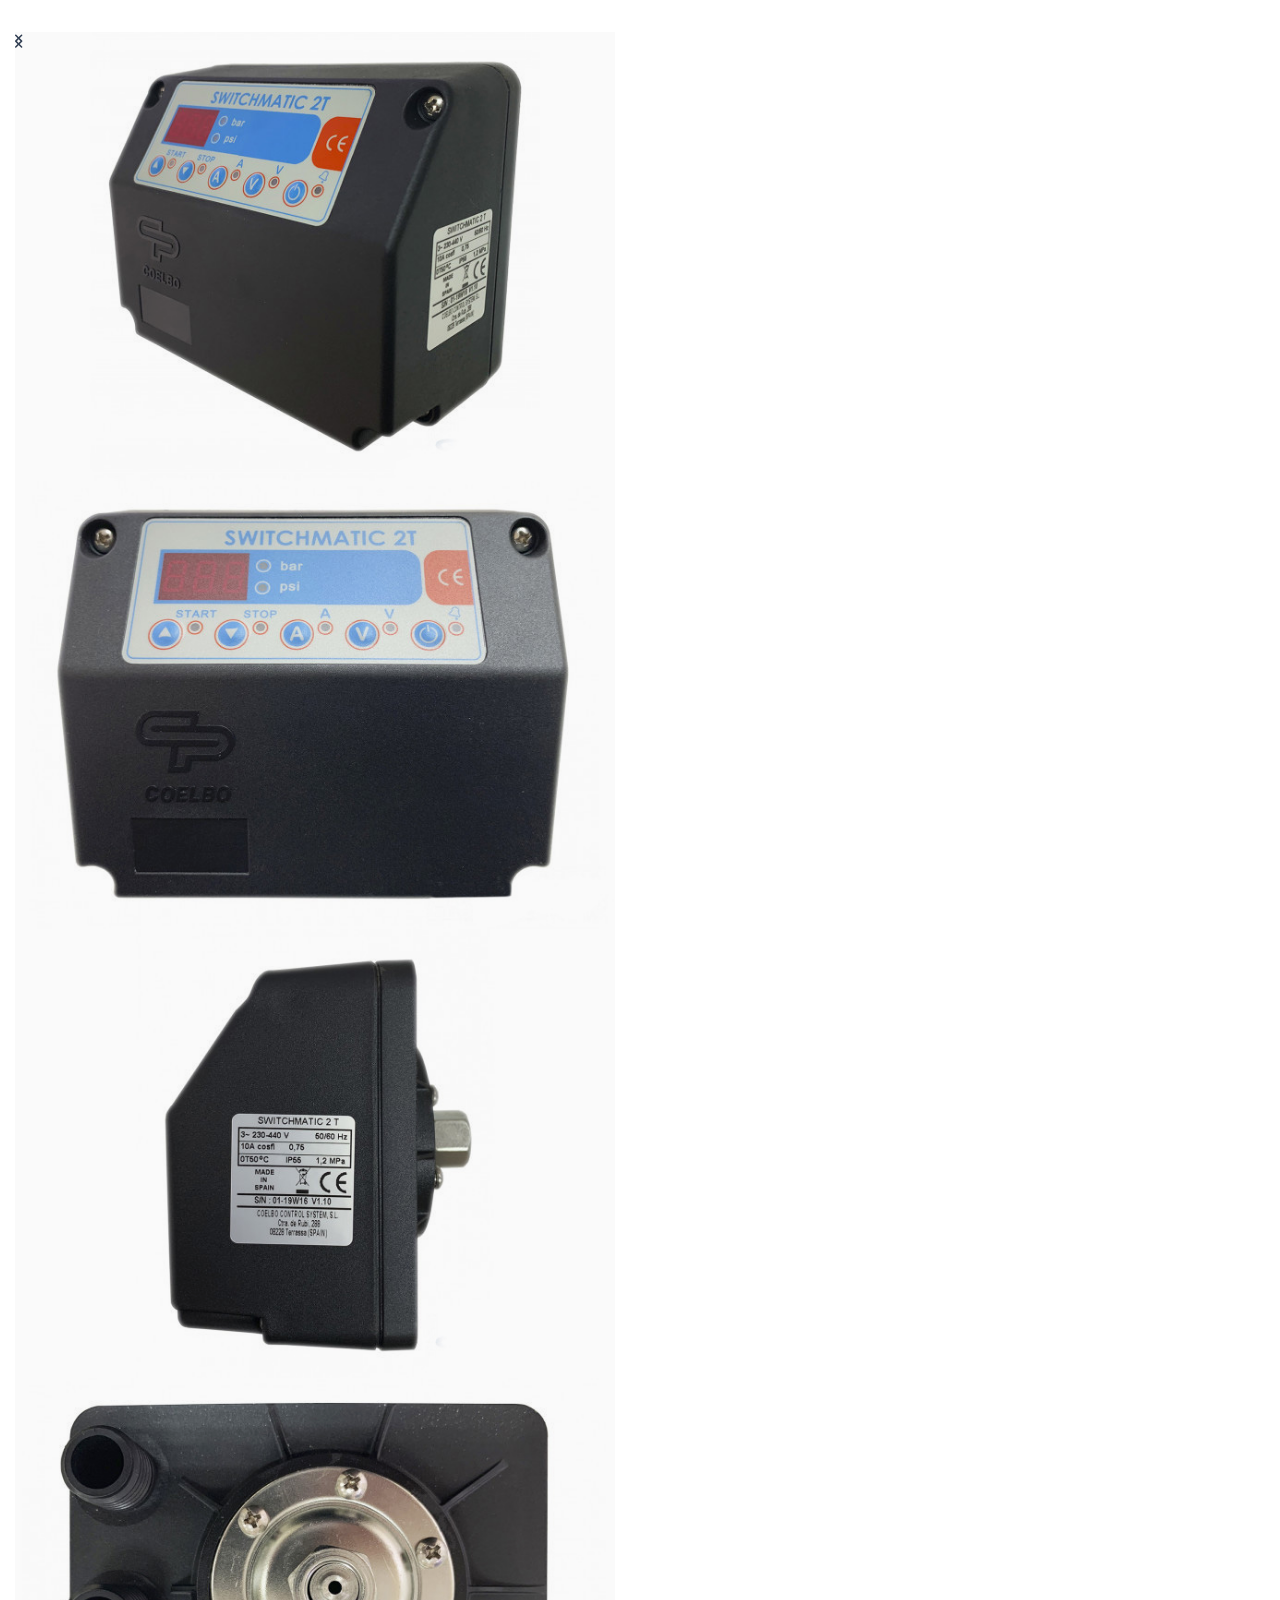
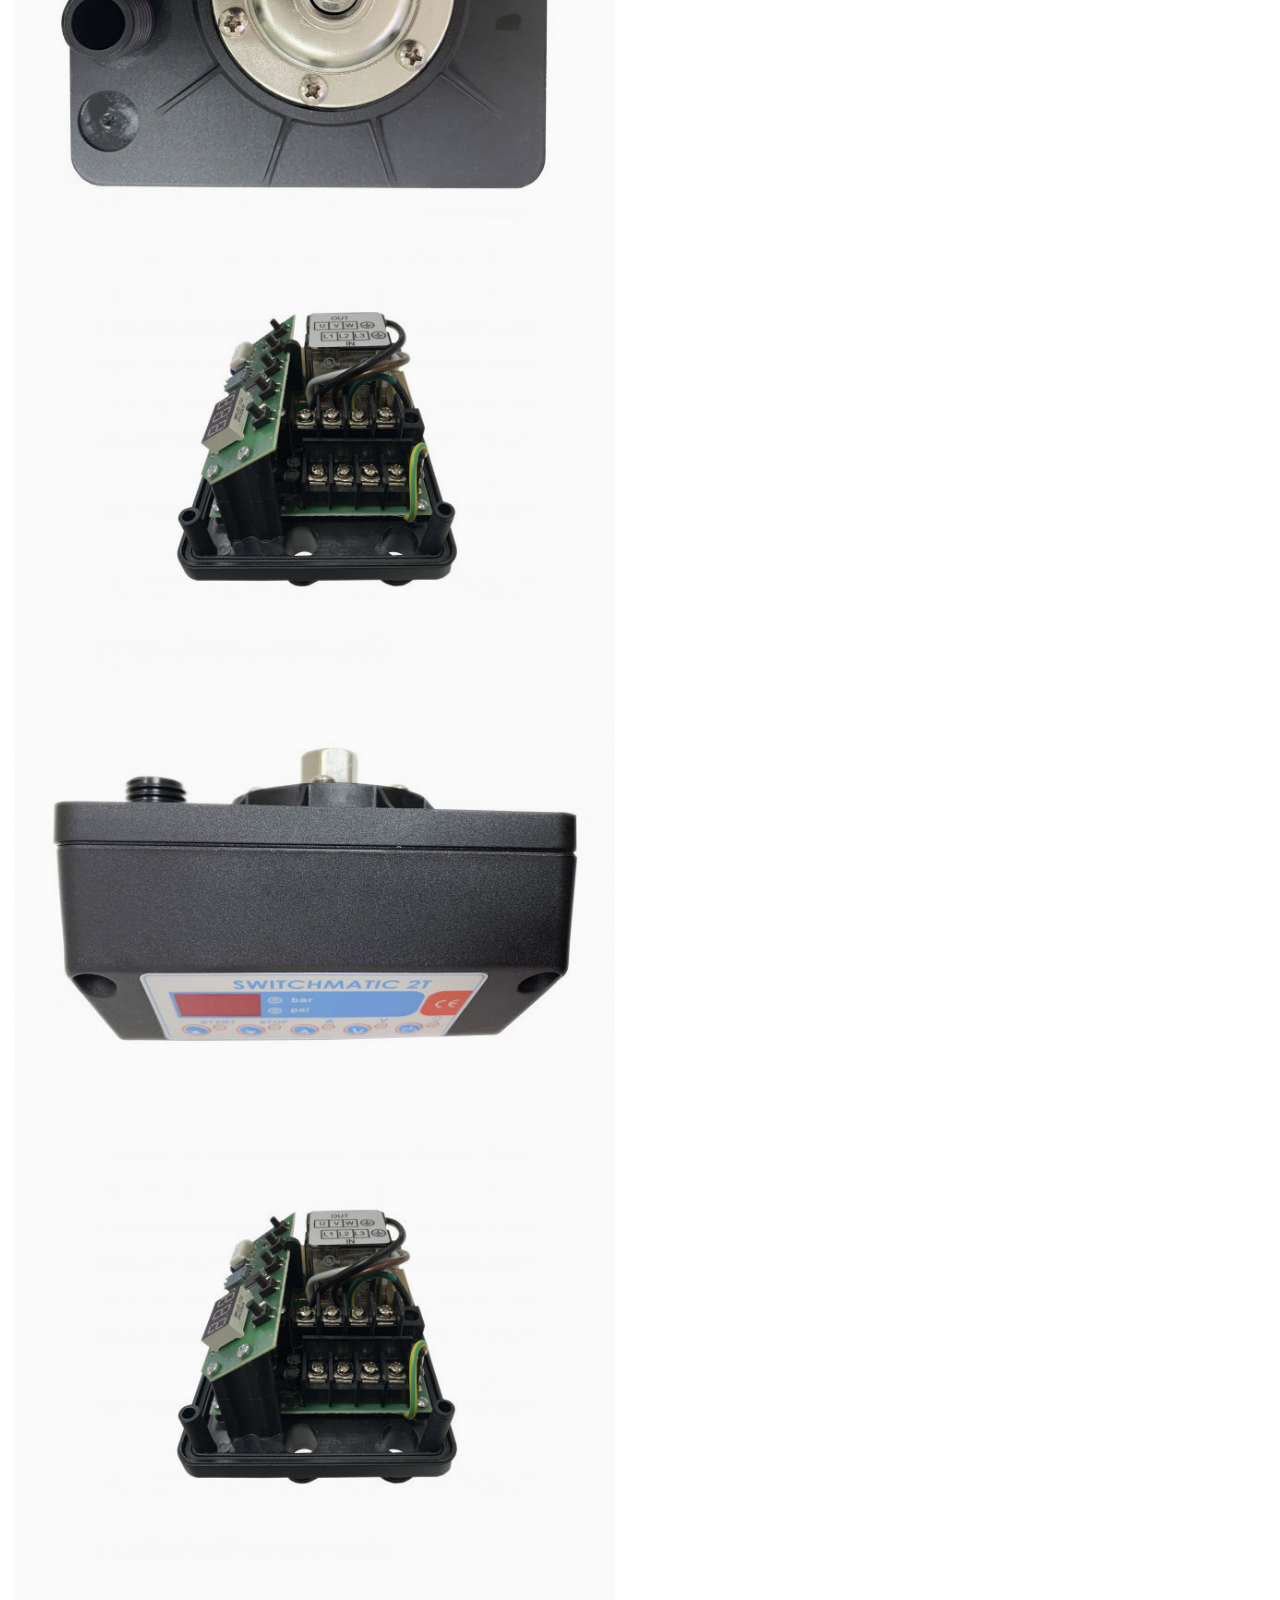
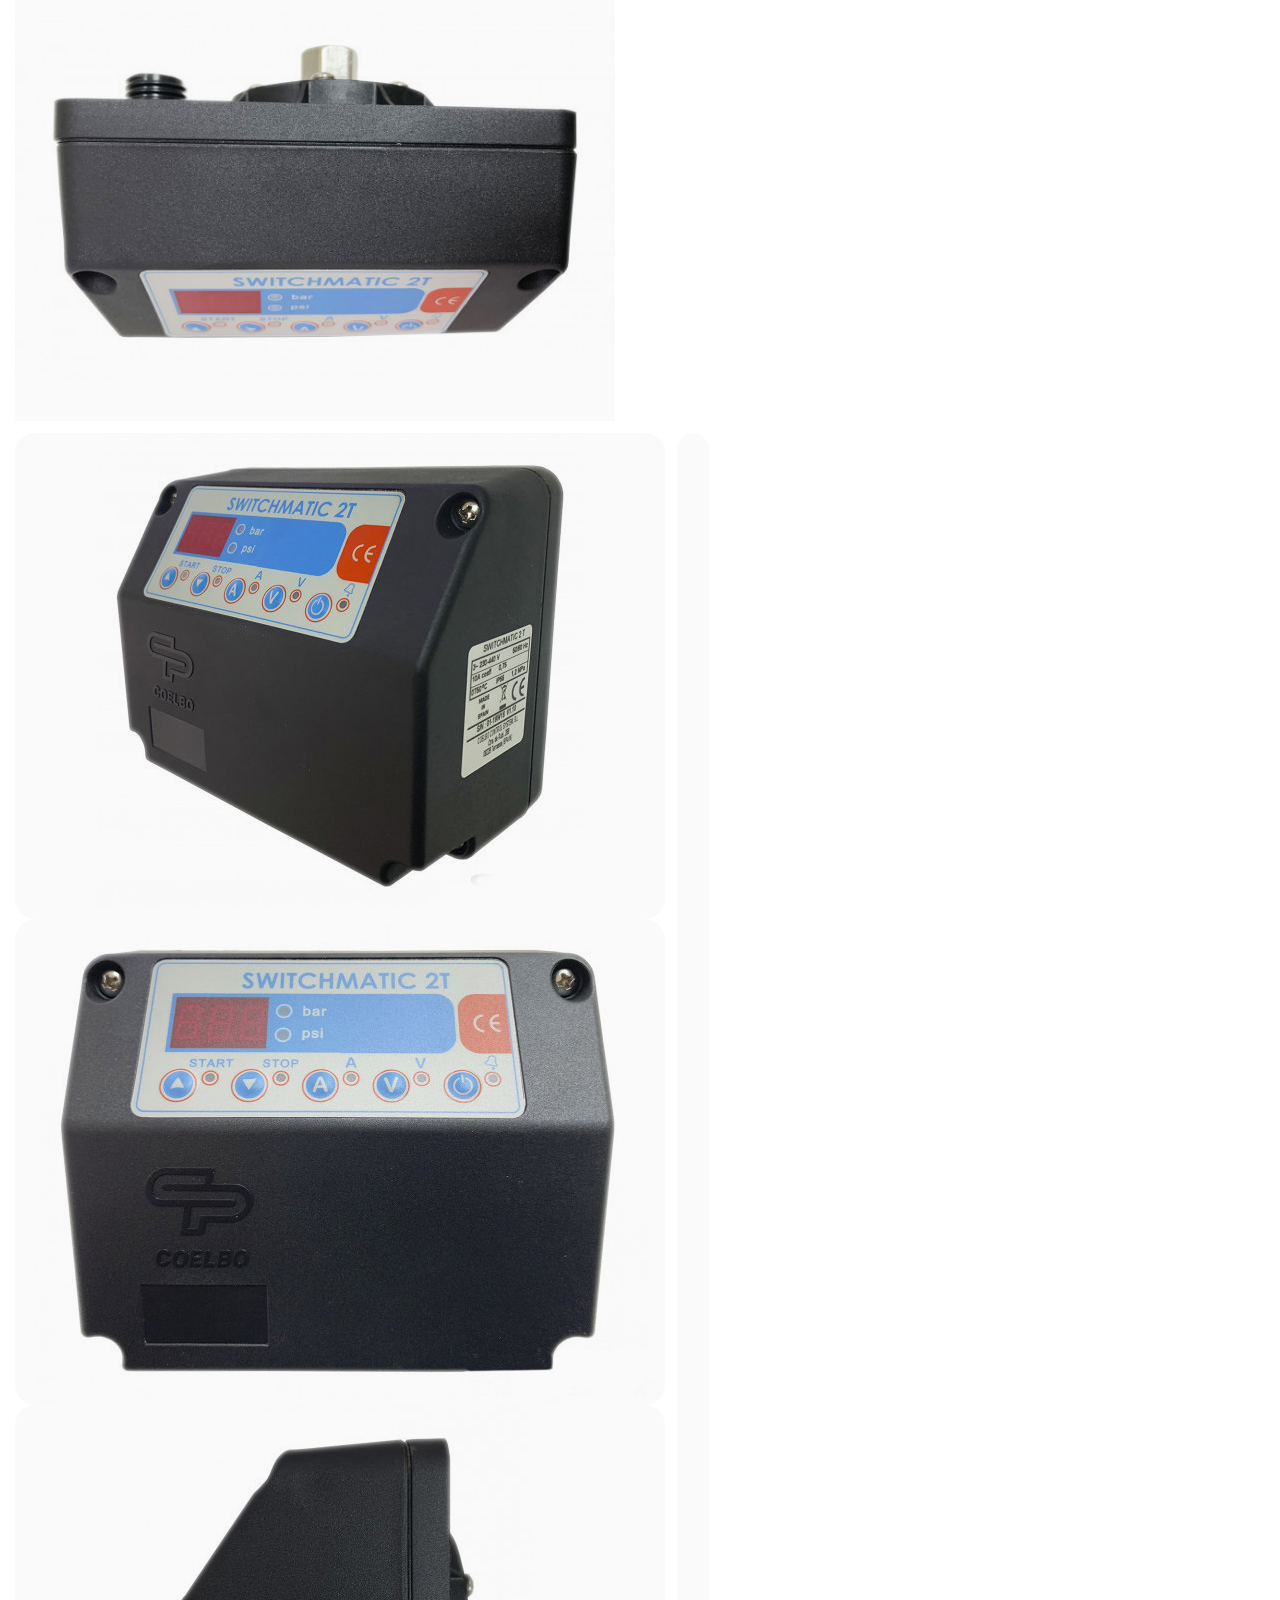
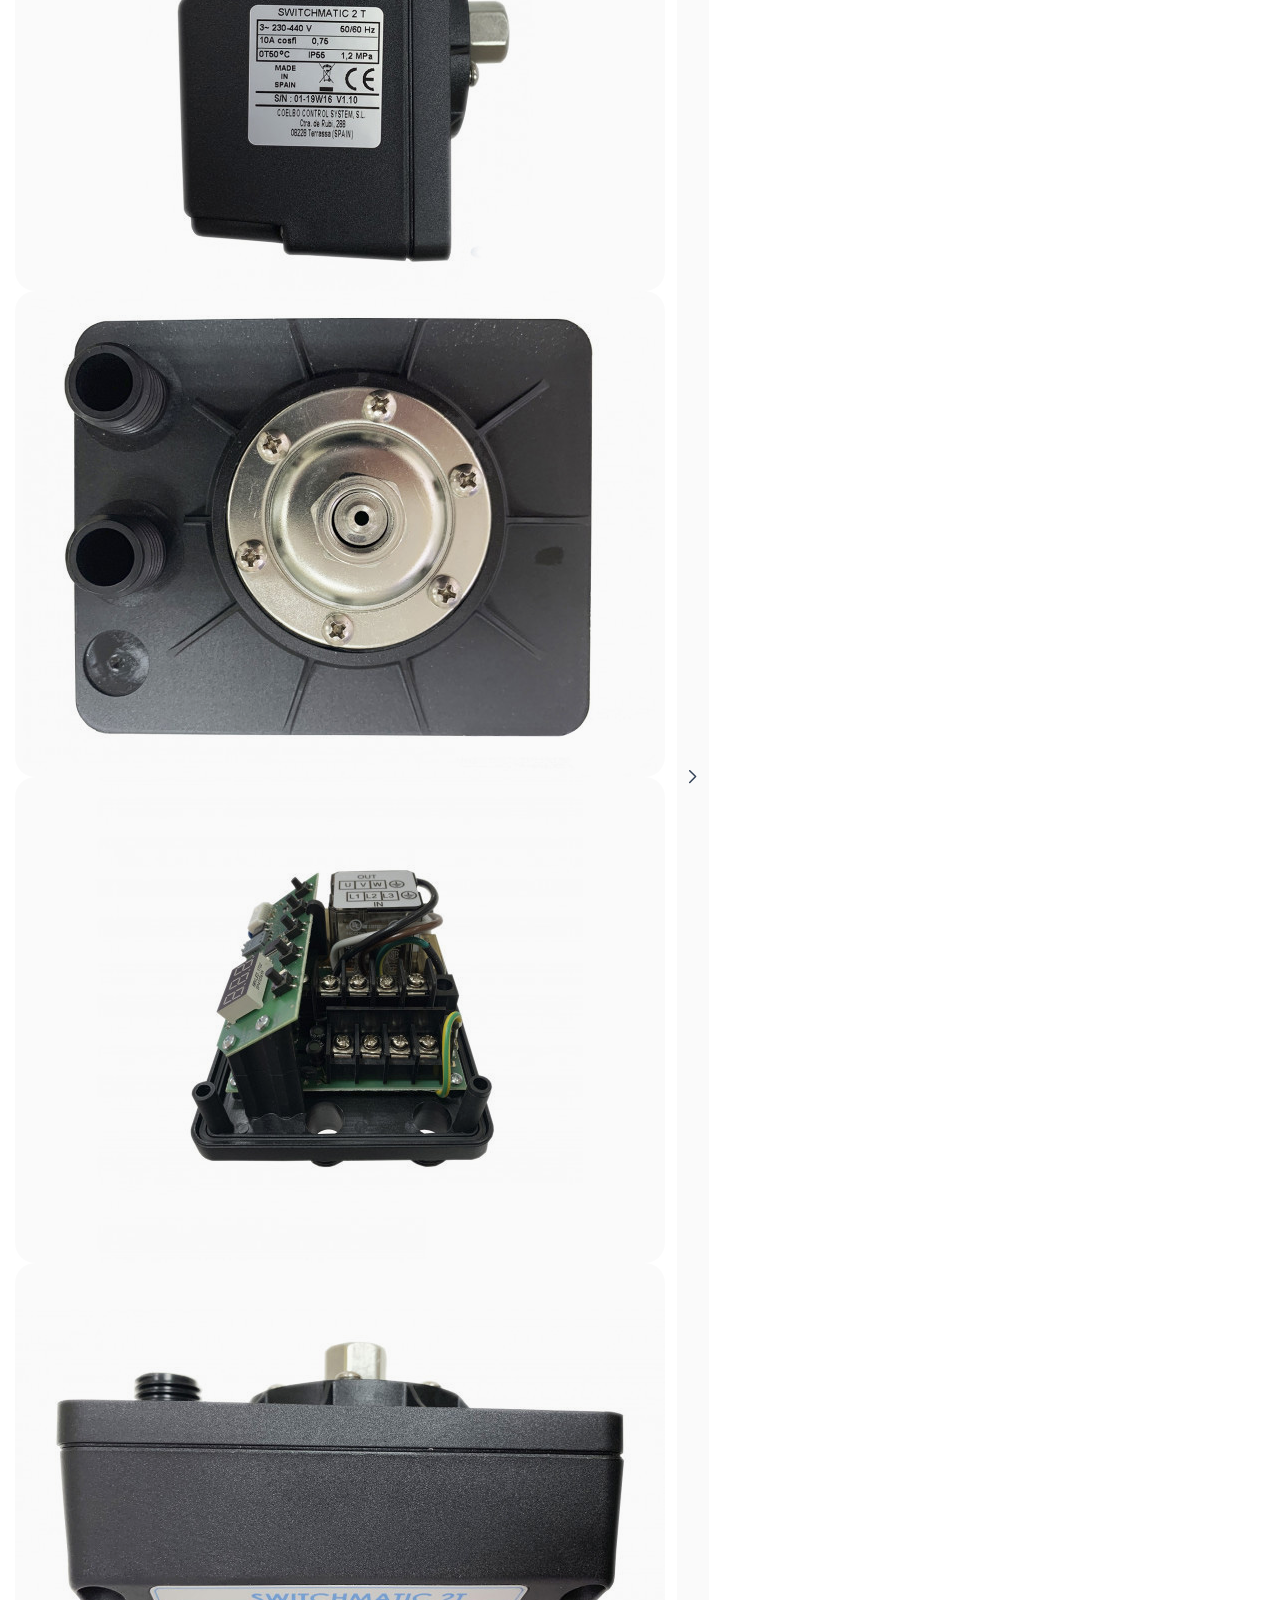
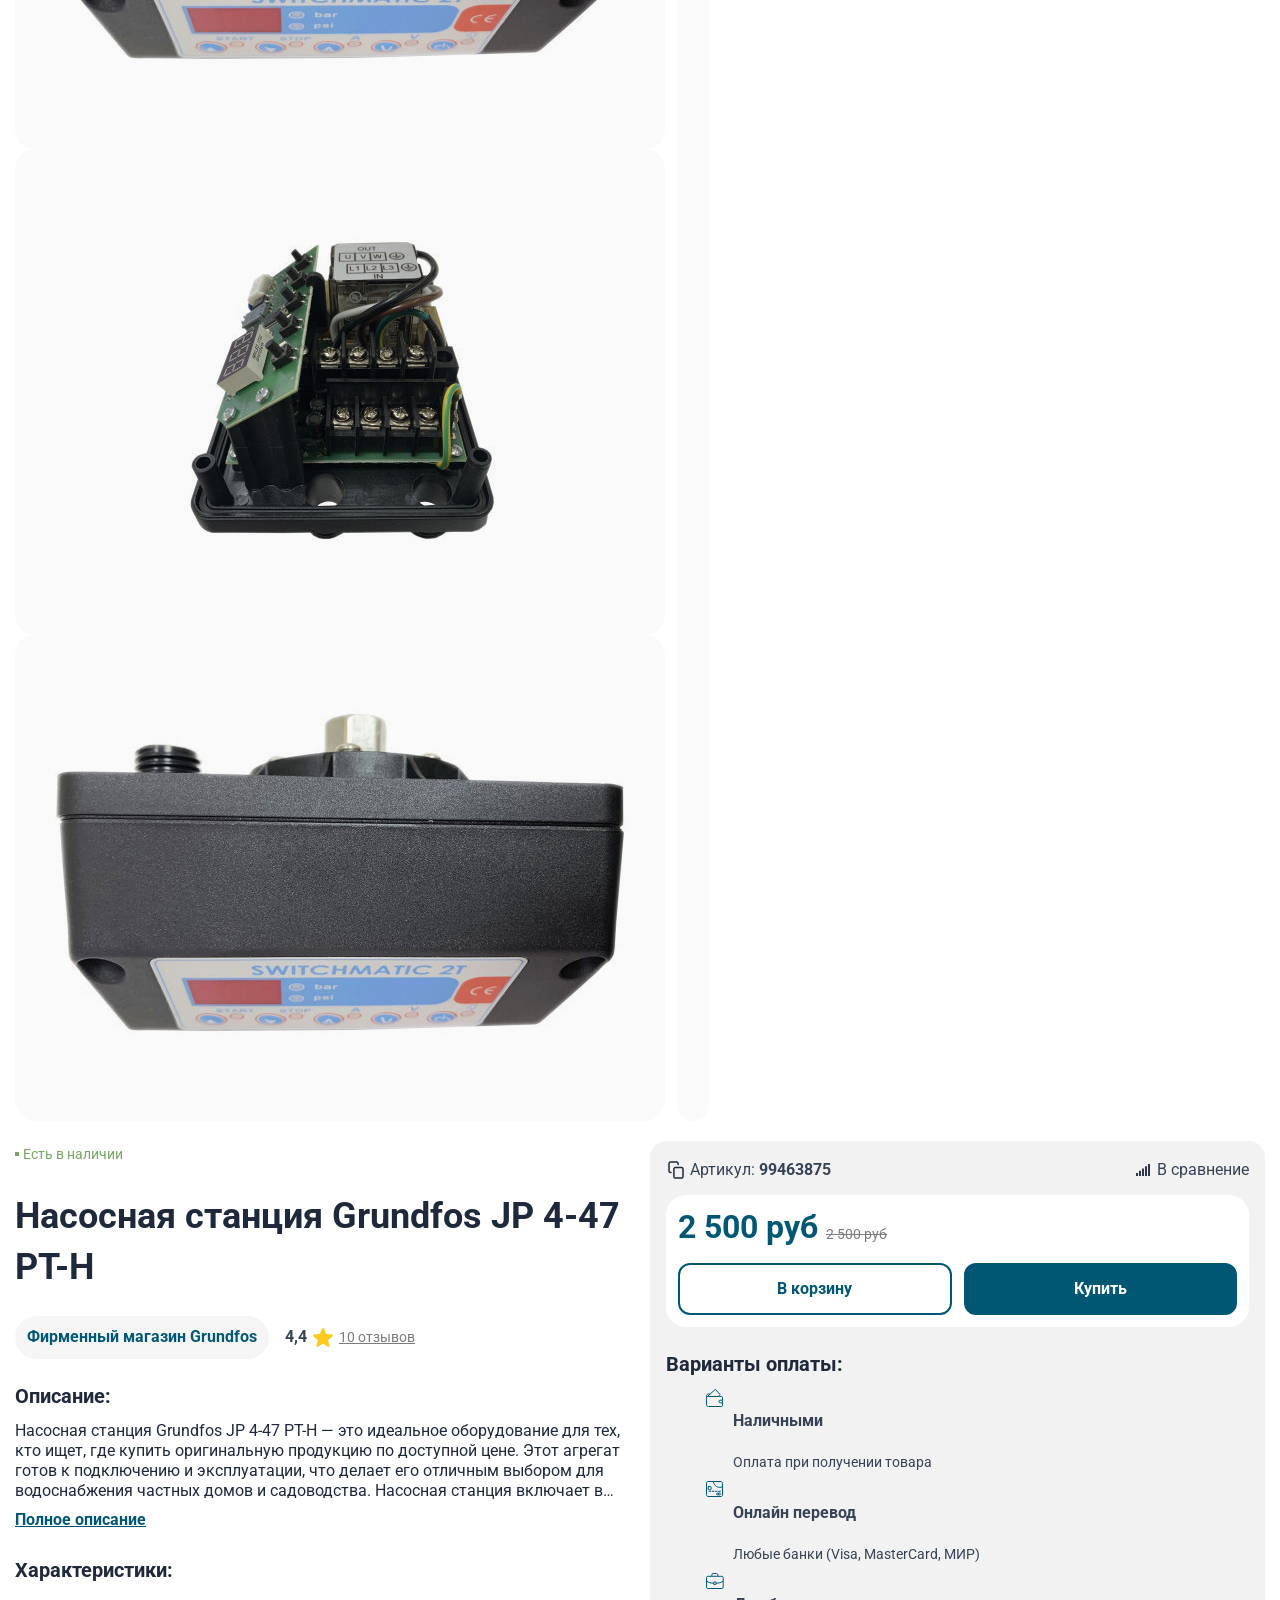
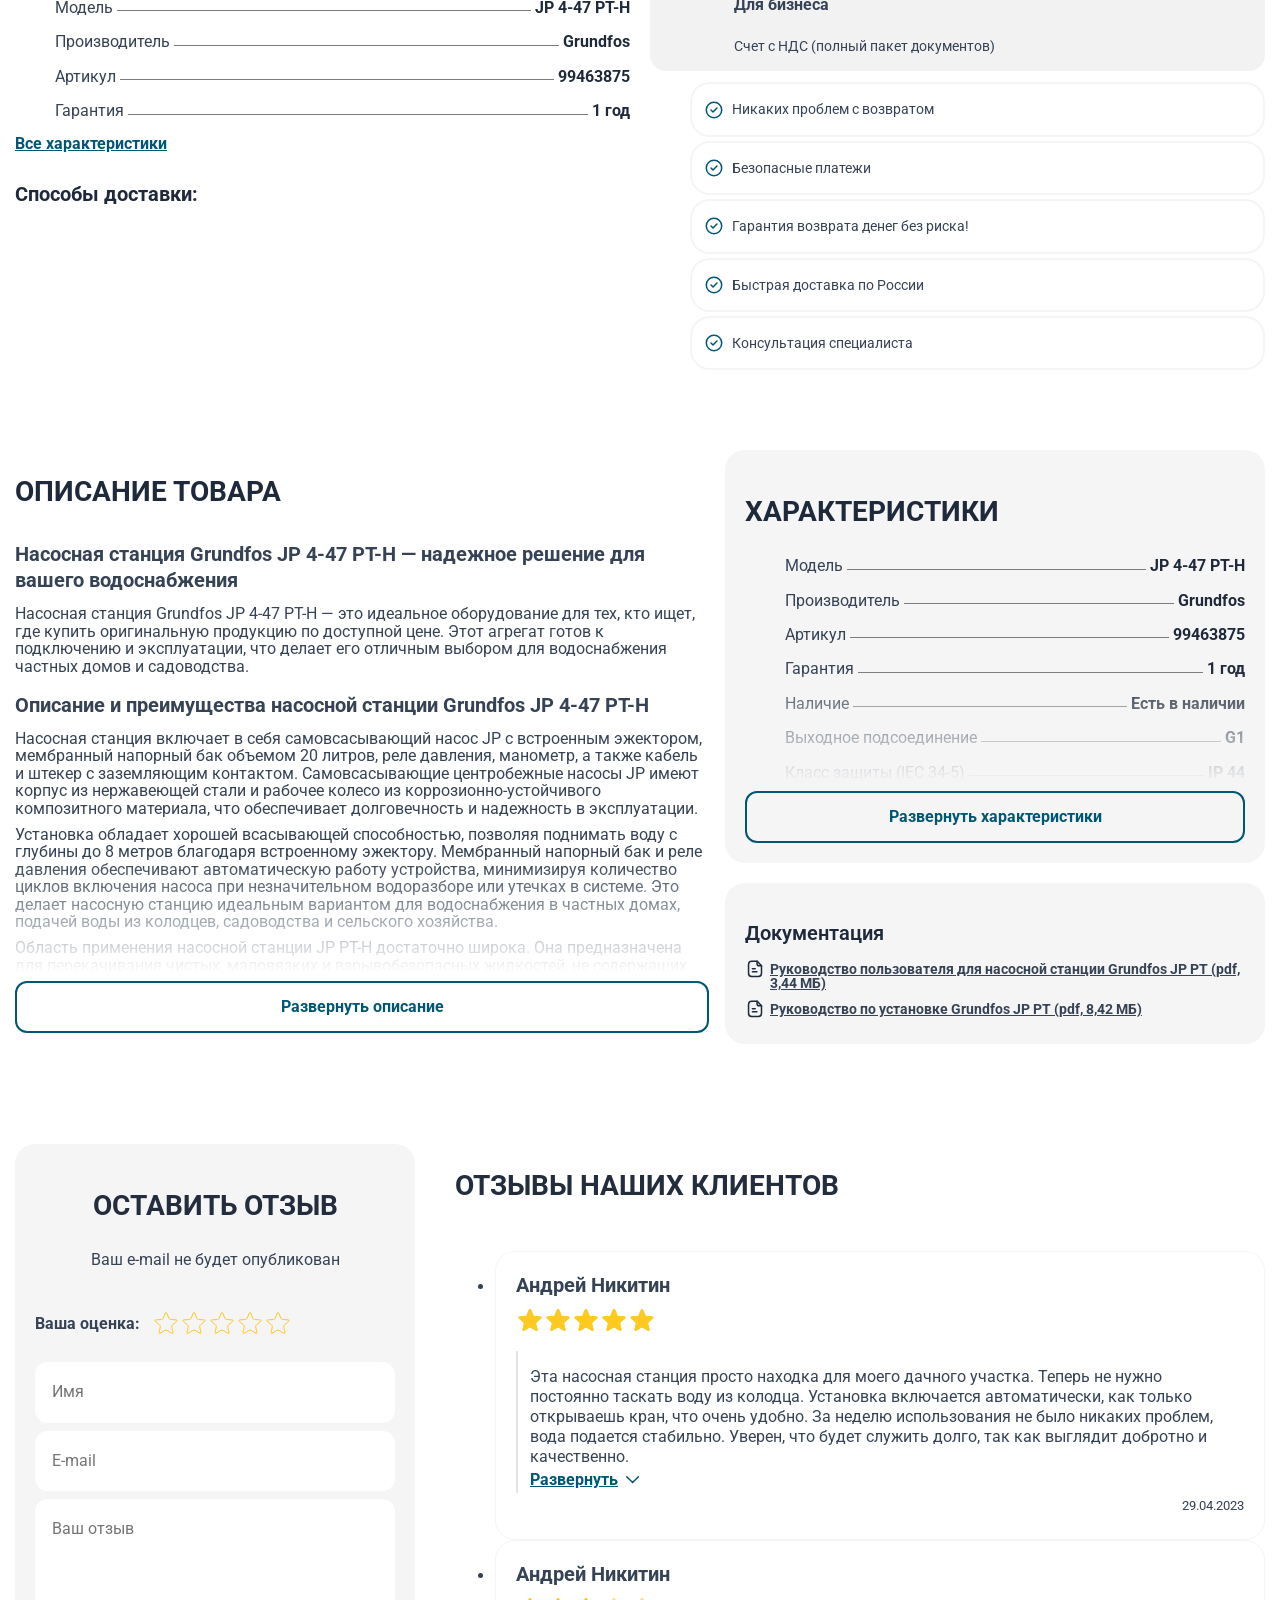
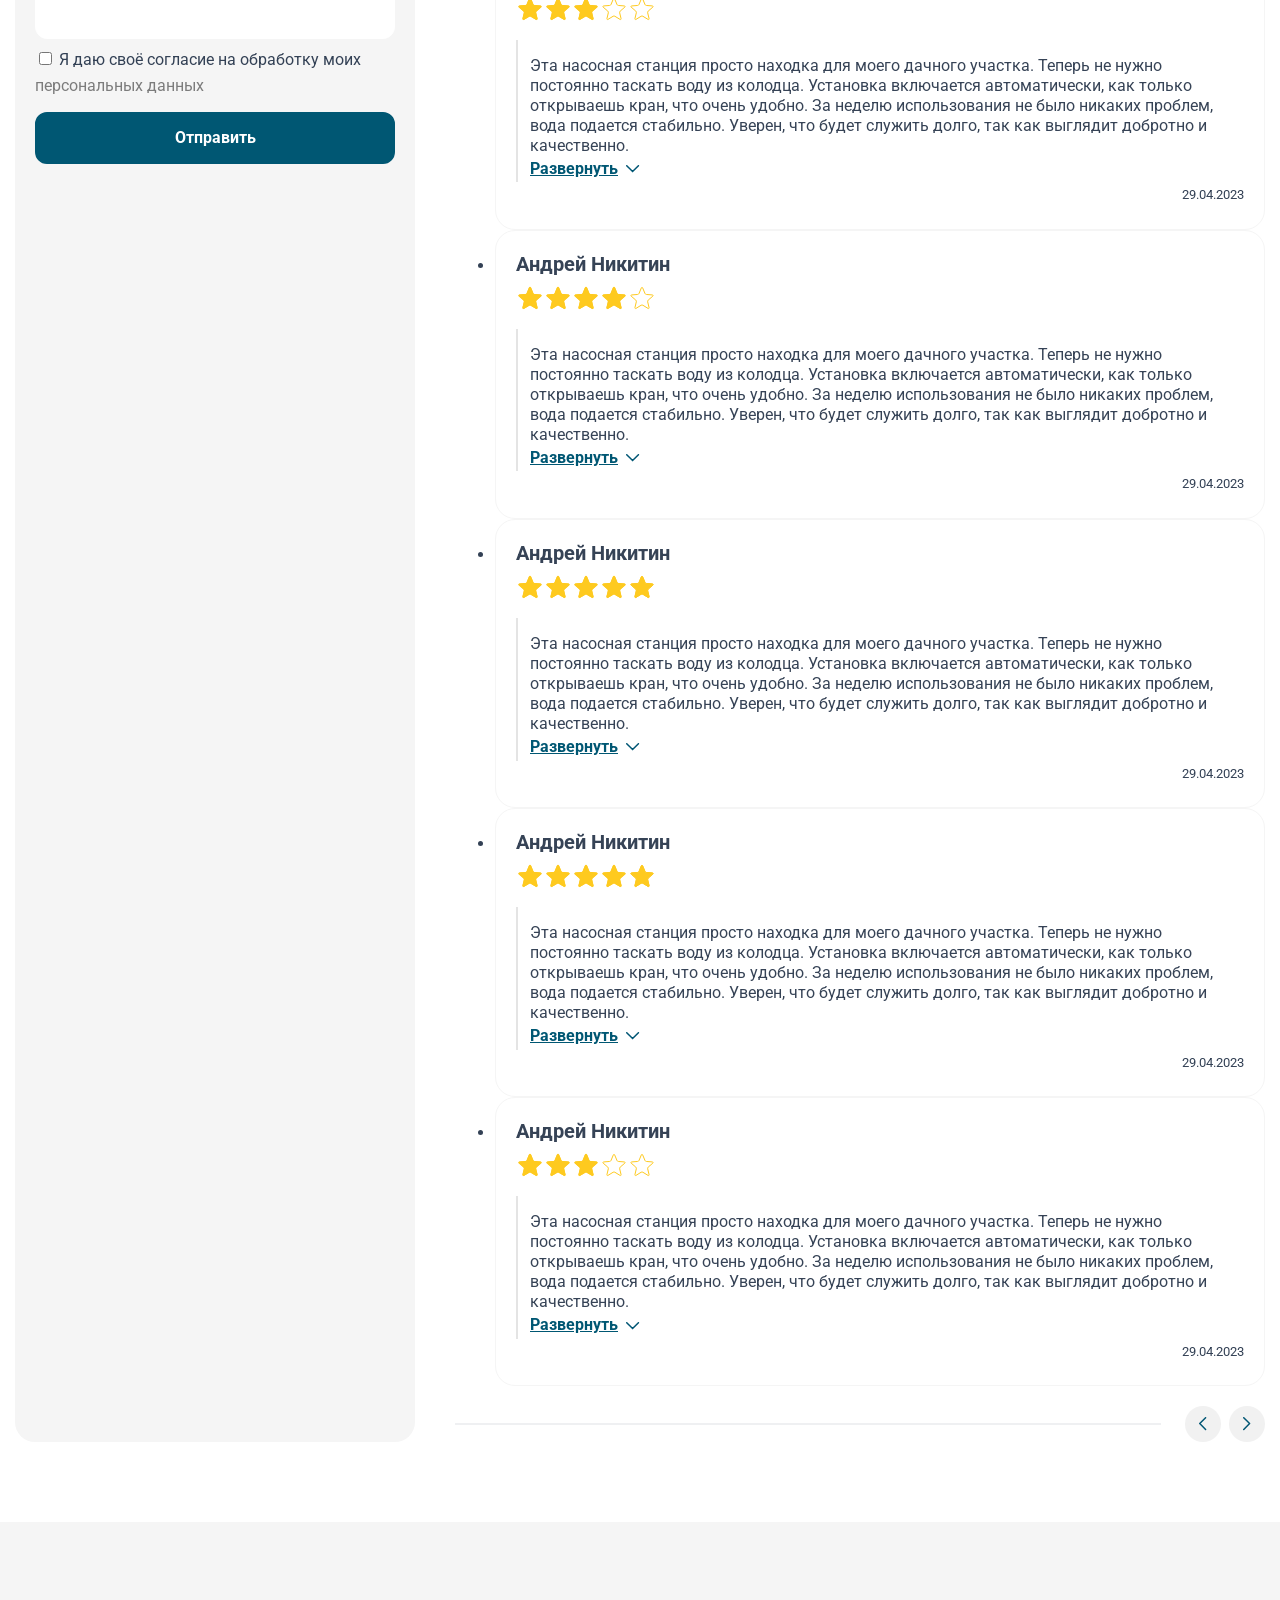
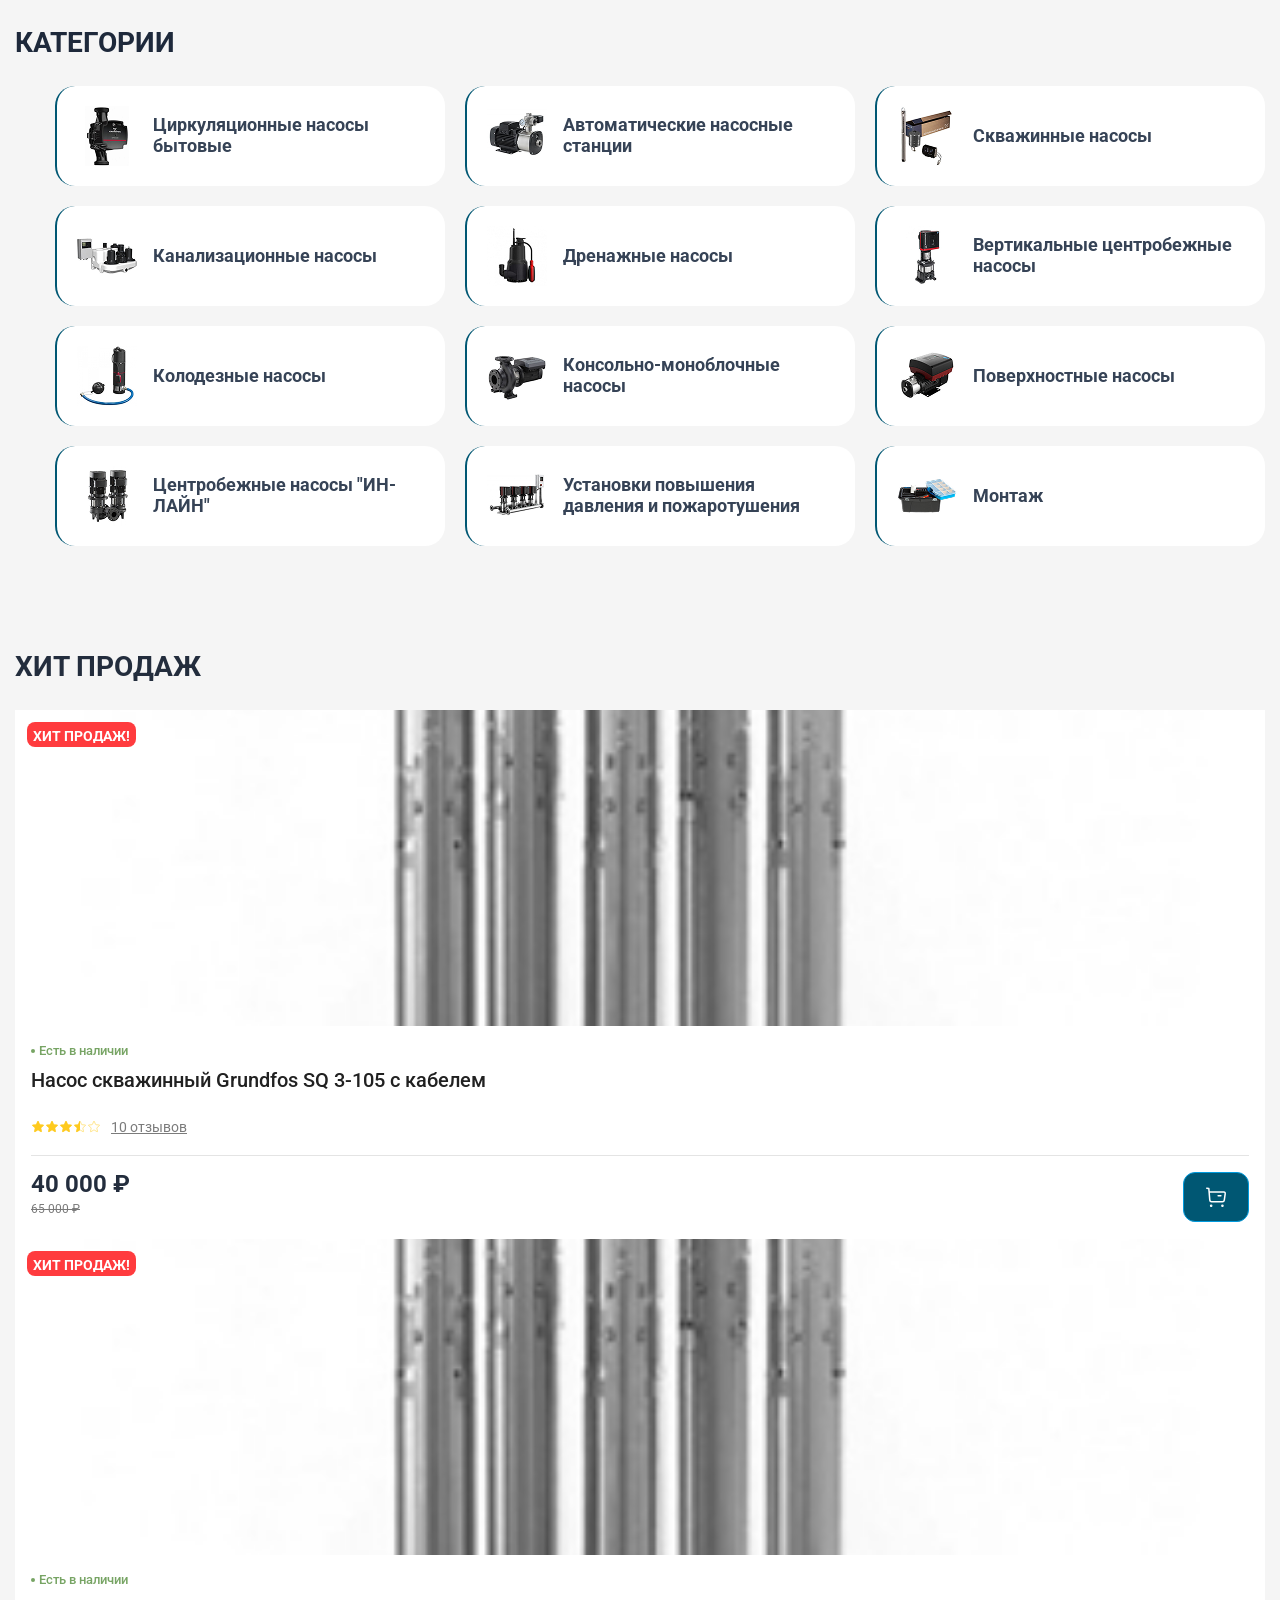
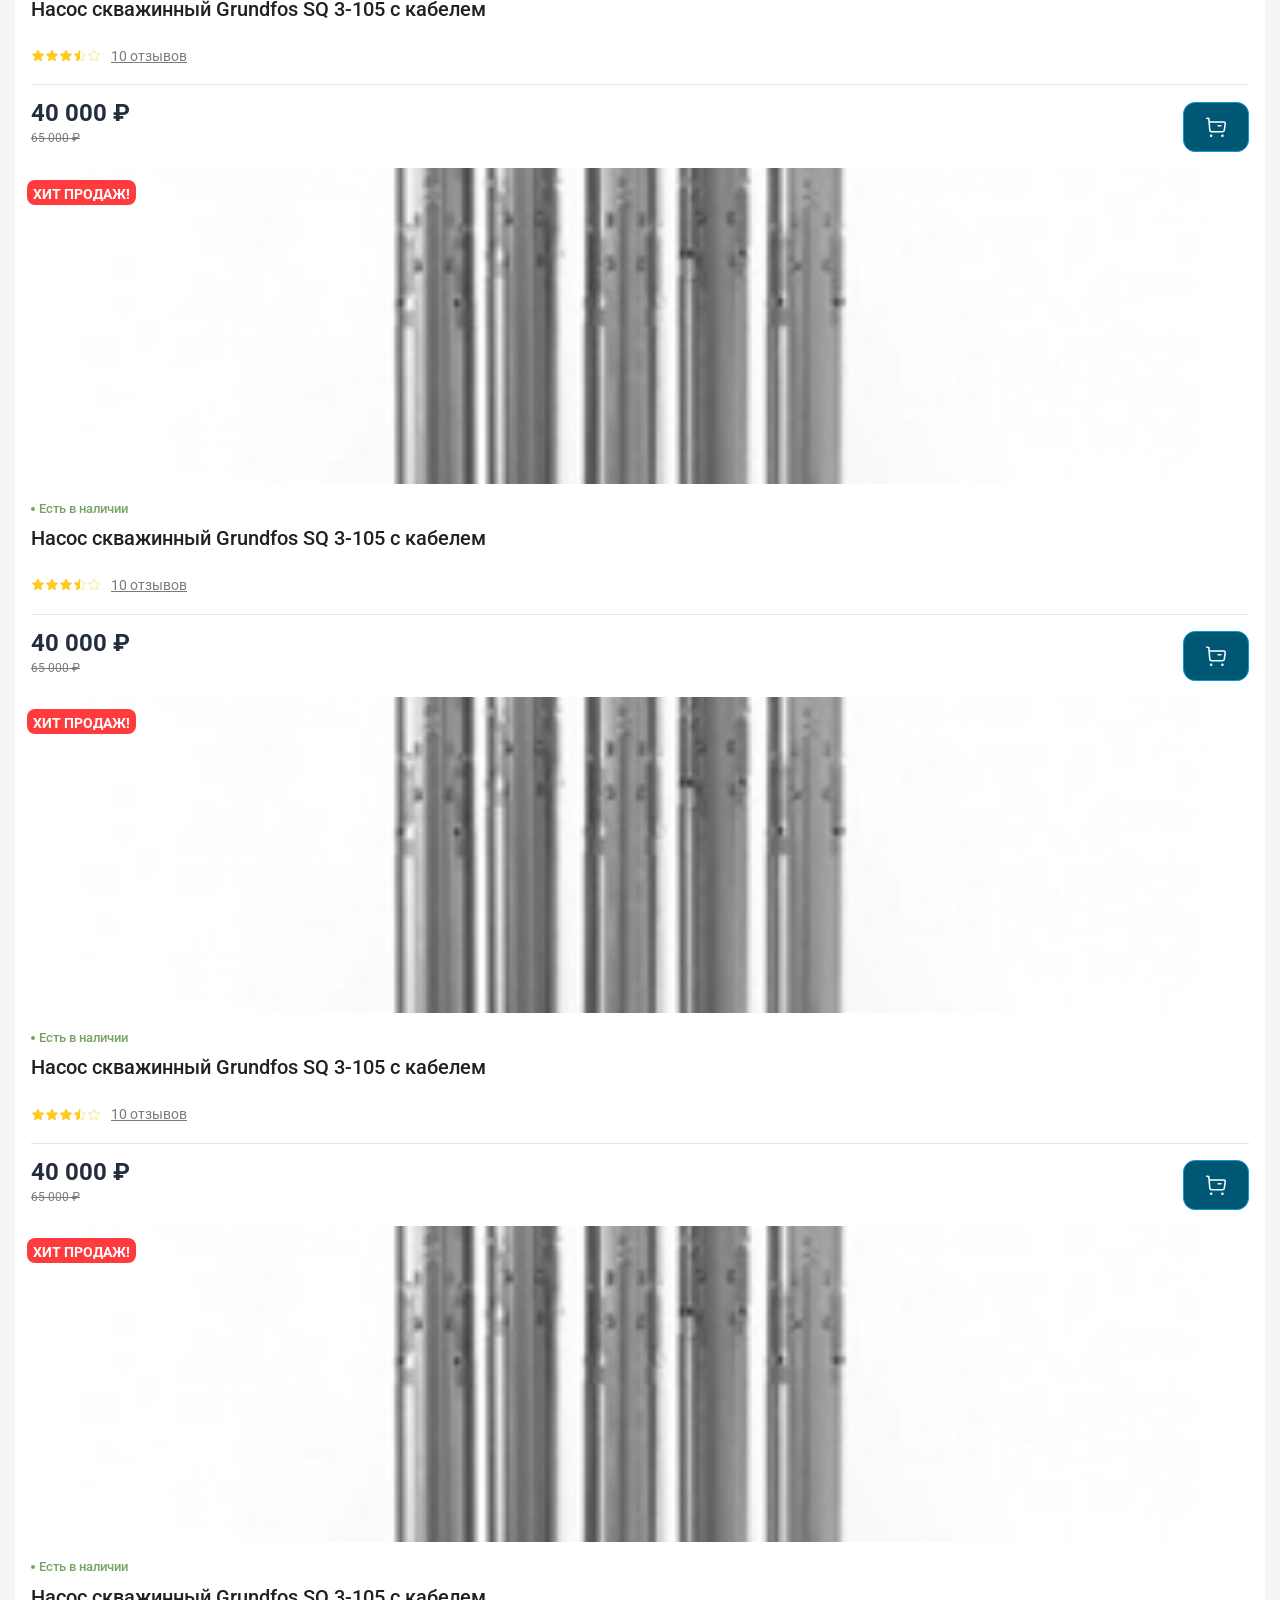
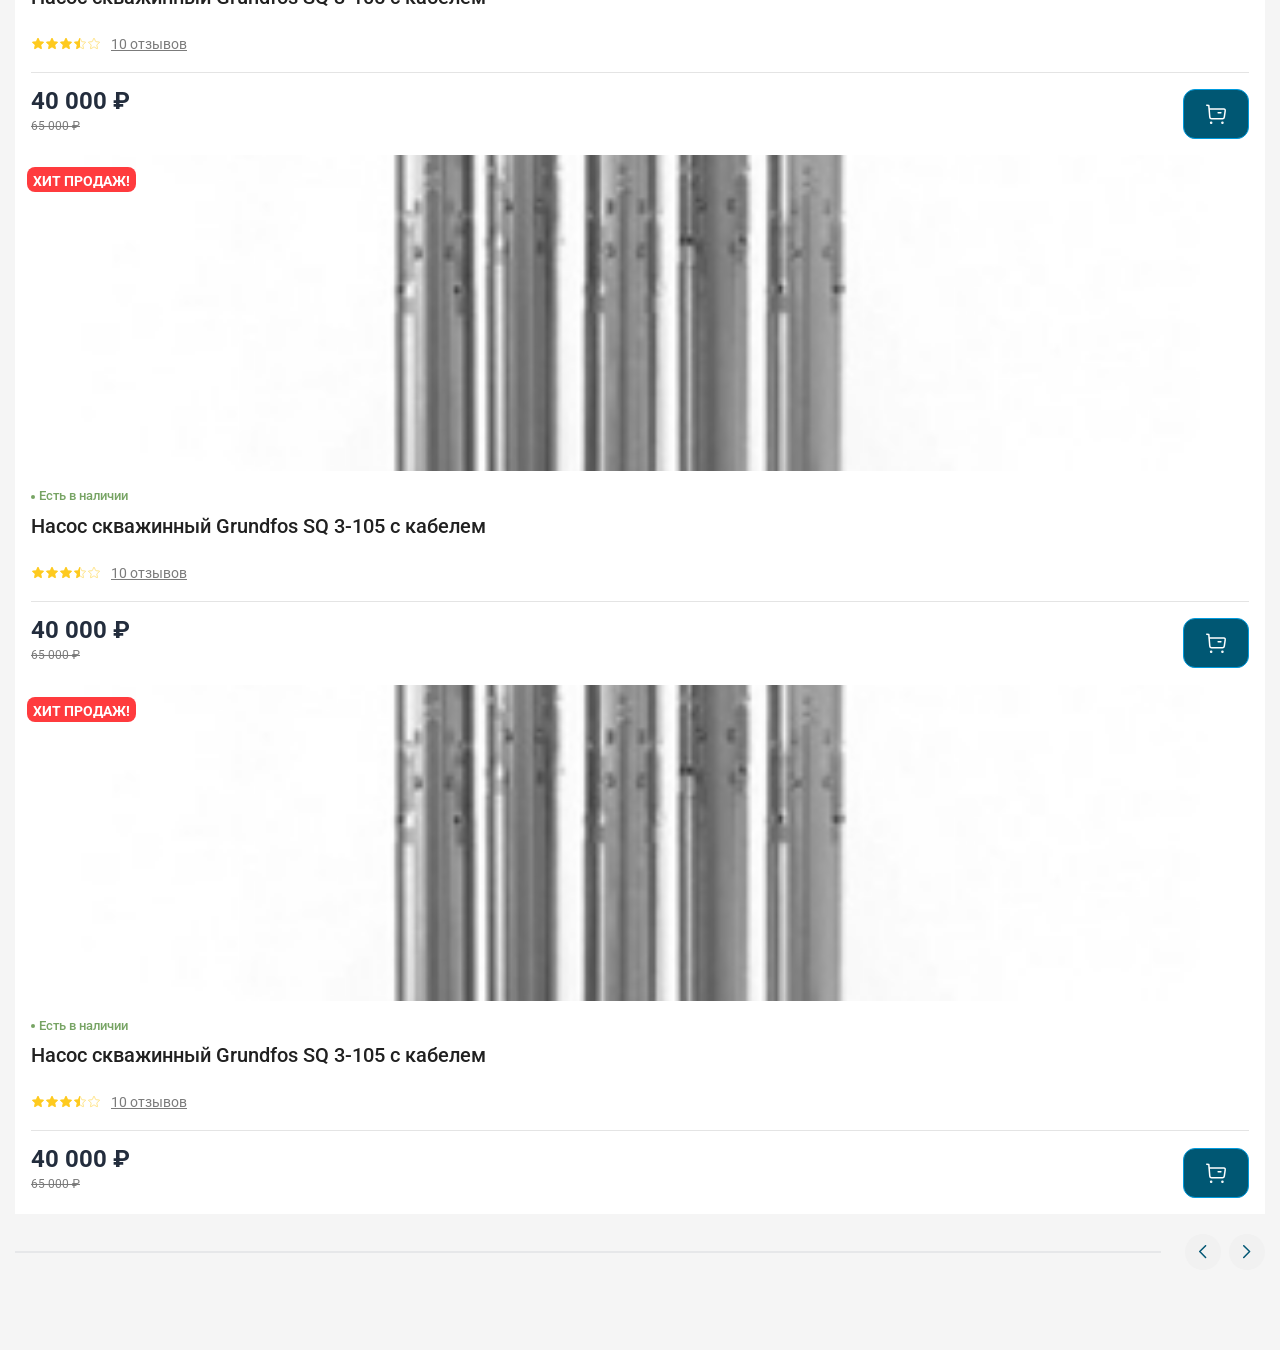
==== commit 3d3505ce: "fix something" ====
--- a/index.html
+++ b/index.html
@@ -5890,6 +5890,8 @@
 						<div class="swiper-slide"><img class="zoom-image" src="./slider-4.jpg" alt=""></div>
 						<div class="swiper-slide"><img class="zoom-image" src="./slider-5.jpg" alt=""></div>
 						<div class="swiper-slide"><img class="zoom-image" src="./slider-6.jpg" alt=""></div>
+						<div class="swiper-slide"><img class="zoom-image" src="./slider-5.jpg" alt=""></div>
+						<div class="swiper-slide"><img class="zoom-image" src="./slider-6.jpg" alt=""></div>
 
 					</div>
 
@@ -5916,7 +5918,15 @@
 							<div class="swiper-slide"><img src="./slider-4.jpg" alt=""></div>
 							<div class="swiper-slide"><img src="./slider-5.jpg" alt=""></div>
 							<div class="swiper-slide"><img src="./slider-6.jpg" alt=""></div>
+							<div class="swiper-slide"><img src="./slider-5.jpg" alt=""></div>
+							<div class="swiper-slide"><img src="./slider-6.jpg" alt=""></div>
 						</div>
+					</div>
+					<div id="previews-button-next">
+						<svg width="8" height="14" viewBox="0 0 8 14" fill="none" xmlns="http://www.w3.org/2000/svg">
+							<path d="M0.75 0.749959L6.58333 6.58329L0.75 12.4166" stroke="#334155" stroke-width="1.5"
+								stroke-linecap="round" stroke-linejoin="round" />
+						</svg>
 					</div>
 				</div>
 			</div>
@@ -5976,25 +5986,27 @@
 				</ul>
 				<a href="#" class="product-spec-link tfm-desktop">Все характеристики</a>
 
-				<h3 class="product-subtitle">Способы доставки:</h3>
-
-				<ul class="product-delivery">
-					<li class="product-delivery-method"><img src="https://grundfos-official.ru/wp-content/uploads/2025/10/1.jpg"
-							alt=""></li>
-					<li class="product-delivery-method"><img src="https://grundfos-official.ru/wp-content/uploads/2025/10/2.jpg"
-							alt=""></li>
-					<li class="product-delivery-method"><img src="https://grundfos-official.ru/wp-content/uploads/2025/10/3.jpg"
-							alt=""></li>
-					<li class="product-delivery-method"><img src="https://grundfos-official.ru/wp-content/uploads/2025/10/4.jpg"
-							alt=""></li>
-				</ul>
+				<div id="product-delivery">
+					<h3 class="product-subtitle delivery-subtitle">Способы доставки:</h3>
+
+					<ul class="product-delivery">
+						<li class="product-delivery-method"><img src="https://grundfos-official.ru/wp-content/uploads/2025/10/1.jpg"
+								alt=""></li>
+						<li class="product-delivery-method"><img src="https://grundfos-official.ru/wp-content/uploads/2025/10/2.jpg"
+								alt=""></li>
+						<li class="product-delivery-method"><img src="https://grundfos-official.ru/wp-content/uploads/2025/10/3.jpg"
+								alt=""></li>
+						<li class="product-delivery-method"><img src="https://grundfos-official.ru/wp-content/uploads/2025/10/4.jpg"
+								alt=""></li>
+					</ul>
+				</div>
 			</div>
 
 			<div class="payment">
 
 				<div class="product-payment-card">
 					<div class="product-payment-header" data-da=".product-card__product,768,1">
-						<button type="button" class="product-id">
+						<button type="button" data-copy="99463875" class="product-id">
 							<svg width="20" height="20" viewBox="0 0 20 20" fill="none" xmlns="http://www.w3.org/2000/svg">
 								<path
 									d="M5 12.4H4.4C4.0287 12.4 3.6726 12.2314 3.41005 11.9314C3.1475 11.6313 3 11.2243 3 10.8V3.6C3 3.17565 3.1475 2.76869 3.41005 2.46863C3.6726 2.16857 4.0287 2 4.4 2H10.7C11.0713 2 11.4274 2.16857 11.6899 2.46863C11.9525 2.76869 12.1 3.17565 12.1 3.6V4.4M9.3 7.6H15.6C16.3732 7.6 17 8.31634 17 9.2V16.4C17 17.2837 16.3732 18 15.6 18H9.3C8.5268 18 7.9 17.2837 7.9 16.4V9.2C7.9 8.31634 8.5268 7.6 9.3 7.6Z"
@@ -6063,7 +6075,6 @@
 					</ul>
 
 				</div>
-
 
 				<ul class="product-payment-advantages">
 					<li class="product-payment-advantage">Никаких проблем с возвратом</li>
--- a/style.min.css
+++ b/style.min.css
@@ -1 +1 @@
-.product-categories{background-color:#f5f5f5;padding-top:80px}.product-categories__title{font-size:28px;font-weight:700;margin-bottom:24px;text-transform:uppercase;color:#1e293b}.product-categories__list{list-style:none;margin:0;display:grid;grid-template-columns:repeat(3, 1fr);gap:20px}@media(max-width: 992px){.product-categories__list{grid-template-columns:repeat(2, 1fr)}}@media(max-width: 768px){.product-categories__list{grid-template-columns:1fr;gap:12px}}.product-categories__category a{padding:20px;background-color:#fff;border-radius:20px;border-left:#005773 2px solid;outline:none;transition:all .2s;display:flex;align-items:center;gap:16px}@media(max-width: 768px){.product-categories__category a{padding:16px}}.product-categories__category a:hover{opacity:.7}.product-categories__category span{font-size:20px;color:#364356;font-weight:700;line-height:115%}@media(max-width: 1440px){.product-categories__category span{font-size:18px}}.product-categories__image{width:60px;height:60px;-o-object-fit:cover;object-fit:cover}.rating{position:relative;display:inline-block;cursor:pointer;-webkit-user-select:none;-moz-user-select:none;user-select:none;width:140px;height:28px}.rating::before{content:url("/assets/empty.svg");color:#ddd;position:absolute;width:100%;height:100%}.rating::after{content:url("/assets/filled.svg");position:absolute;width:100%;height:100%;left:0;top:0;width:var(--percent, 0%);overflow:hidden}.rating-input.rating-input,.rating-input.rating-input:focus{border:none;background-color:#fff;outline:none;pointer-events:none;max-width:33px;padding:4px;text-align:center;font-weight:700;border-radius:8px;caret-color:rgba(0,0,0,0)}.rating-input.rating-input:-moz-placeholder{background-color:rgba(0,0,0,0)}.rating-input.rating-input:placeholder-shown{background-color:rgba(0,0,0,0)}[data-rate]{position:relative;width:120px;height:24px}[data-rate].rate-small{transform:scale(0.5) translateX(-50%);margin-right:-40px}[data-rate]::before{content:url("/assets/empty.svg");position:absolute;top:0;left:0}[data-rate]::after{content:url("/assets/filled.svg");overflow:hidden;position:absolute;top:0;left:0}[data-rate][data-rate="0.5"]::after{width:14px}[data-rate][data-rate="1"]::after{width:28px}[data-rate][data-rate="1.5"]::after{width:42px}[data-rate][data-rate="2"]::after{width:56px}[data-rate][data-rate="2.5"]::after{width:70px}[data-rate][data-rate="3"]::after{width:84px}[data-rate][data-rate="3.5"]::after{width:98px}[data-rate][data-rate="4"]::after{width:112px}[data-rate][data-rate="4.5"]::after{width:126px}[data-rate][data-rate="5"]::after{width:140px}.product-reviews{display:flex;gap:40px;padding:80px 0}@media(max-width: 992px){.product-reviews{flex-direction:column-reverse}}@media(max-width: 768px){.product-reviews{padding:60px 0}}.product-reviews,.product-reviews *{box-sizing:border-box}.product-reviews .product-button{margin-top:12px;width:100%}.product-reviews__title{font-weight:700;font-size:28px;text-transform:uppercase;color:#232d3d}.product-reviews__title_center{text-align:center}.product-reviews__text{text-align:center;color:#364356;margin-bottom:24px}.product-reviews__rate{display:flex;align-items:center;gap:8px}.product-reviews__rate-text{font-weight:700;font-size:16px;color:#364356;margin-right:4px}@media(max-width: 480px){.product-reviews__rate-text{font-size:14px;margin-right:0}}.product-reviews__left{background-color:#f5f5f5;padding:20px;flex-basis:520px;flex-shrink:0;border-radius:20px}@media(max-width: 1440px){.product-reviews__left{flex-basis:400px}}.product-reviews__reviews{margin:0}.product-reviews__reviews-slider{max-width:100%;min-width:0;display:flex;flex-direction:column}.product-reviews__reviews-slider .swiper{max-height:100%;height:100%}.product-reviews__slider-container{flex-grow:1;margin-top:24px}.product-reviews__fields{display:flex;flex-direction:column;gap:8px;margin-top:12px}.product-reviews__field{resize:none}.product-reviews__field:focus,.product-reviews__field:not(:focus){background-color:#fff;transition:none;padding:16px;border-radius:12px;opacity:1;border:#fff 1px solid;outline:0}@media(max-width: 480px){.product-reviews__field:focus,.product-reviews__field:not(:focus){padding:12px 16px;font-size:14px}}.product-review{border:#f5f5f5 1px solid;padding:20px;border-radius:20px;height:100%;display:flex;flex-direction:column}.product-review__author{font-weight:700;font-size:20px;color:#364356}.product-review__rate{margin-top:8px}.product-review__date{text-align:right;display:block;width:100%;margin-top:auto}.product-review__body{color:#364356;line-height:125%;margin-bottom:0;display:-webkit-box;-webkit-box-orient:vertical;-webkit-line-clamp:5;overflow:hidden}.unfold .product-review__body{display:block}.product-review__review-wrapper{border-left:#e4e4e4 2px solid;padding-left:12px;margin-top:20px}.product-review__unfold{-webkit-user-select:none;-moz-user-select:none;user-select:none}.product-review__unfold,.product-review__unfold:hover,.product-review__unfold:active{all:unset;color:#005773 !important;font-weight:700;text-decoration:underline;cursor:pointer;display:flex;align-items:center;gap:8px;background-color:rgba(0,0,0,0) !important}.product-review__unfold:hover{color:#005773;font-weight:700;text-decoration:none}.unfold .product-review__unfold svg{transform:rotateZ(180deg)}.control-swiper{display:flex;gap:8px;align-items:center;margin-top:20px}@media(max-width: 768px){.control-swiper{gap:16px}}.control-swiper__progressbar{width:100%;height:2px;flex-grow:1;position:relative !important;background-color:rgba(54,67,86,.08) !important}.control-swiper__progressbar .swiper-pagination-progressbar-fill.swiper-pagination-progressbar-fill{background-color:#005773}.control-swiper__prev{margin-left:16px}@media(max-width: 768px){.control-swiper__prev{order:-1}}.control-swiper__button,.control-swiper__button:focus{border-radius:999px;display:flex;align-items:center;justify-content:center;padding:0;flex-basis:36px;flex-shrink:0;height:36px;background-color:#f1f1f1;border:none;transition:all .1s}.control-swiper__button:hover,.control-swiper__button:focus:hover{background-color:#005773}.control-swiper__button:hover svg *,.control-swiper__button:focus:hover svg *{stroke:#f1f1f1}.product-recommendations{background-color:#f5f5f5;padding:80px 0}.product-recommendations__title{font-size:28px;text-transform:uppercase;margin-bottom:24px;color:#232d3d;font-weight:700}.tfm-product-card-small{background-color:#fff}.tfm-product-card-small__image-wrapper{position:relative;height:316px;background:#f8f9fa;display:flex;align-items:center;justify-content:center;overflow:hidden}.tfm-product-card-small__badge{position:absolute;top:12px;left:12px;background:#ff3b3e;color:#fff;font-size:14px;font-weight:700;padding:7px 6px 4px;border-radius:8px;text-transform:uppercase;line-height:100%}.tfm-product-card-small__image{width:100%;height:100%;-o-object-fit:cover;object-fit:cover}.tfm-product-card-small__content{padding:12px 16px 16px}.tfm-product-card-small__availability{color:#77a464;font-size:13px;font-weight:500;display:flex;align-items:center;gap:4px}.tfm-product-card-small__availability::before{content:"";display:block;width:4px;height:4px;background-color:#77a464;border-radius:999px}.tfm-product-card-small__title{font-size:20px;line-height:125%;font-weight:500;color:#212121;display:-webkit-box;-webkit-line-clamp:2;-webkit-box-orient:vertical;overflow:hidden;margin-top:4px}.tfm-product-card-small__rating{display:flex;align-items:center;margin-top:8px;padding-bottom:16px;border-bottom:#e4e4e4 1px solid}.tfm-product-card-small__footer{margin-top:16px;display:flex;justify-content:space-between;align-items:center}.tfm-product-card-small__reviews{font-size:14px;color:#7b7b7b;transform:translateY(1px);text-decoration:underline}.tfm-product-card-small__add-to-cart{padding:12px 20px;border-radius:12px;background-color:#005773;display:flex;align-items:center;justify-content:center}.tfm-product-card-small__price-block{display:flex;flex-direction:column}.tfm-product-card-small__price{font-size:24px;font-weight:700;color:#232d3d;line-height:100%}.tfm-product-card-small__old-price{font-size:12px;color:#7a7a7a;text-decoration:line-through}.tfm-product-card-small__actions{display:flex;align-items:center;gap:8px}.tfm-product-card-small__btn{width:36px;height:36px;border:none;background:#0d6efd;color:#fff;font-size:18px;font-weight:600;border-radius:8px;cursor:pointer;display:flex;align-items:center;justify-content:center;transition:background .2s}.tfm-product-card-small__btn:hover{background:#0b5ed7}.tfm-product-card-small__btn--minus{background:#e9ecef;color:#212121}.tfm-product-card-small__btn--minus:hover{background:#dee2e6}.tfm-product-card-small__quantity{width:36px;height:36px;display:flex;align-items:center;justify-content:center;font-size:16px;font-weight:600;color:#212121;background:#f8f9fa;border-radius:8px}-slider .swiper-slide{position:relative;overflow:hidden}.main-slider .swiper-slide img{display:block;width:100%;transition:transform .2s ease;transform-origin:center;cursor:zoom-in}.container{max-width:1690px;padding:0 15px;margin:0 auto}.product-short-specs{list-style:none;margin:0;display:flex;flex-direction:column;gap:8px}@media(max-width: 768px){.product-short-specs{gap:0}}.product-button{border:#005773 2px solid;border-radius:12px;padding:16px 24px;line-height:100%;background-color:rgba(0,0,0,0);color:#005773;font-weight:700;transition:all .3s}.product-button.product-button-filled{background-color:#005773;color:#fff}.product-button:hover{background-color:rgb(0,110.1495652174,145.6)}.product-button:active{background-color:rgb(0,63.8504347826,84.4)}.product-spec{display:flex;justify-content:space-between;position:relative;gap:32px}@media(max-width: 768px){.product-spec{font-size:14px}}.product-spec::after{content:"";background-color:#7c7c7c;width:100%;height:1px;position:absolute;bottom:10px}@media(max-width: 768px){.product-spec::after{bottom:auto;top:16px}}.product-spec-name{color:#364356;font-weight:400;background-color:#fff;position:relative;z-index:1;padding-right:4px;flex:0 1 fit-content}@media(max-width: 768px){.product-spec-name{line-height:150%}}.product-spec-value{color:#1e293b;background-color:#fff;position:relative;z-index:1;padding-left:4px;text-align:right;white-space:nowrap}@media(max-width: 768px){.product-spec-value{line-height:125%}}.product-card{max-width:1690px;padding:0 15px;margin:0 auto}.product-card .gallery{min-width:0;-webkit-user-select:none;-moz-user-select:none;user-select:none;position:relative}.product-card .gallery .swiper-slide{display:flex;align-items:center;justify-content:center}.product-card .gallery .swiper-button{position:absolute;top:50%;transform:translateY(-50%);color:rgba(0,0,0,0);height:100%}.product-card .gallery .swiper-button::after{display:none}.product-card .gallery .swiper-button svg{width:8px;height:16px}.product-card .gallery .previews{margin-top:12px}.product-card .gallery .previews .swiper-slide{position:relative}.product-card .gallery .previews .swiper-slide::after{content:"";position:absolute;inset:0;z-index:10;background-color:rgba(0,0,0,.02);border-radius:20px}.product-card .product-info{max-width:540px}@media(max-width: 1440px){.product-card .product-info{max-width:400px}}@media(max-width: 1440px){.product-card .product-info{max-width:100%}}.product-card .product-info .product-tags{display:flex;margin-top:12px;align-items:center;gap:16px;flex-wrap:wrap}.product-card .product-info .product-tag{white-space:nowrap;padding:8px 12px;color:#005773;background-color:#f5f5f5;border-radius:999px;font-weight:700}.product-card .product-info .product-reviews-tag{display:flex;gap:6px;align-items:center;font-weight:700;color:#364356}.product-card .product-info .product-reviews-tag a{font-size:14px;color:#7b7b7b;text-decoration:underline;white-space:nowrap}.product-card .product-info .product-reviews-tag a:hover{text-decoration:none}.product-card .product-card__product{display:flex;gap:20px}@media(max-width: 1440px){.product-card .product-card__product{display:grid;grid-template-columns:repeat(2, 1fr)}}@media(max-width: 768px){.product-card .product-card__product{grid-template-columns:1fr}}@media(max-width: 1440px){.product-card .product-card__product .gallery{grid-column-start:1;grid-column-end:3}}@media(max-width: 768px){.product-card .product-card__product .gallery{grid-column-end:1}}.product-card .product-card__product .gallery .main-slider{border-radius:16px;position:relative}@media(max-width: 1440px){.product-card .product-card__product .gallery .main-slider{max-width:600px}}.product-card .product-card__product .gallery .main-slider::after{content:"";position:absolute;inset:0;background-color:rgba(0,0,0,.02);z-index:10;pointer-events:none}.product-card .product-card__product .product-availability{font-size:14px;color:#77a464;margin-bottom:4px;display:flex;align-items:center;gap:4px}.product-card .product-card__product .product-availability::before{content:"";width:4px;height:4px;background-color:#77a464}.product-card .product-card__product .product-availability.not-available{color:#ff3b3e}.product-card .product-card__product .product-availability.not-available::before{background-color:#ff3b3e}.product-card .product-card__product .product-spec-link{font-weight:700;color:#005773;text-decoration:underline;display:inline-block;margin-top:6px}.product-card .product-card__product .product-excerpt{display:-webkit-box;-webkit-line-clamp:4;-webkit-box-orient:vertical;overflow:hidden;line-height:125%;margin:0;color:#1e293b}.product-card .product-card__product .product-delivery{display:flex;gap:8px;list-style:none;gap:12px;margin:0}.product-card .product-card__product .product-delivery-method img{max-width:100%;height:56px}.product-card .product-card__product .product-payment-header{display:flex;align-items:center;justify-content:space-between}.product-card .product-card__product .product-payment-header button{all:unset;display:flex;align-items:center;gap:4px;color:#364356}.product-card .product-card__product .payment{max-width:380px;flex-shrink:0}@media(max-width: 1440px){.product-card .product-card__product .payment{max-width:100%}}.product-card .product-card__product .payment .product-payment-card{padding:16px;background-color:#f2f2f2;border-radius:16px}.product-card .product-card__product .payment .price-block{padding:12px;border-radius:20px;background-color:#fff;margin-top:12px}@media(max-width: 768px){.product-card .product-card__product .payment .price-block{margin-top:0}}.product-card .product-card__product .payment .price-block .price{display:flex;align-items:flex-end;gap:8px}.product-card .product-card__product .payment .price-block .new-price{font-weight:700;font-size:32px;color:#005773}.product-card .product-card__product .payment .price-block .old-price{font-size:14px;color:#7b7b7b;text-decoration:line-through;transform:translateY(5px)}.product-card .product-card__product .payment .price-block .buy-buttons{display:grid;grid-template-columns:repeat(2, 1fr);gap:12px;margin-top:16px}.product-card .product-card__product .payment .payment-options{list-style:none;margin:0;display:flex;flex-direction:column;gap:10px}.product-card .product-card__product .payment .payment-option{display:flex;gap:10px;align-items:flex-start}.product-card .product-card__product .payment .payment-option *{color:#364356;line-height:125%}.product-card .product-card__product .payment .payment-option-text{display:flex;flex-direction:column;gap:2px}.product-card .product-card__product .payment .payment-option-title{font-weight:700}@media(max-width: 768px){.product-card .product-card__product .payment .payment-option-title{font-size:14px}}.product-card .product-card__product .payment .payment-option-description{margin:0}@media(max-width: 768px){.product-card .product-card__product .payment .payment-option-description{font-size:12px}}.product-card .product-card__product .payment .product-payment-advantages{display:flex;flex-direction:column;gap:4px;list-style:none;margin:0;margin-top:11px}.product-card .product-card__product .payment .product-payment-advantage{display:flex;align-items:center;gap:8px;padding:12px;border:#f5f5f5 2px solid;border-radius:20px;font-size:14px;color:#364356}.product-card .product-card__product .payment .product-payment-advantage::before{content:url("./assets/check.svg");width:20px;height:20px}.product-card .product-title{font-weight:700;font-size:36px;color:#1e293b}@media(max-width: 768px){.product-card .product-title{font-size:28px}}.product-card .product-subtitle{color:#1e293b;font-weight:700;font-size:20px;margin-bottom:12px;margin-top:24px}@media(max-width: 768px){.product-card .product-subtitle{font-size:18px}}.product-details{display:flex;justify-content:space-between;margin-top:80px;gap:16px}@media(max-width: 992px){.product-details{display:grid;grid-template-columns:repeat(2, 1fr)}}@media(max-width: 768px){.product-details{grid-template-columns:1fr;margin-top:16px}}.product-details__specs{max-width:540px;width:100%}.product-details__card{padding:20px;margin-bottom:20px;background-color:#f5f5f5;border-radius:20px}.product-details__card .product-spec-name,.product-details__card .product-spec-value{background-color:#f5f5f5}@media(max-width: 768px){.product-details__card .product-spec-name,.product-details__card .product-spec-value{background-color:#fff}}@media(max-width: 768px){.product-details__card{background-color:rgba(0,0,0,0);padding:0}}.product-details__show-more-button{margin-top:8px;width:100%}@media(max-width: 768px){.product-details__show-more-button{all:unset;font-weight:700;font-size:14px;text-decoration:underline;color:#005773}}@media(max-width: 768px){.product-details__show-more-button:hover{all:unset;font-weight:700;font-size:14px;text-decoration:underline;color:#005773}}.product-details__specs-list{margin-top:20px;max-height:230px;overflow:hidden;position:relative}@media(max-width: 768px){.product-details__specs-list{max-height:80px;margin-top:8px}}.product-details__specs-list.unfold{max-height:100%}.product-details__specs-list:not(.unfold)::after{content:"";position:absolute;height:113px;width:100%;bottom:0;z-index:20;background:linear-gradient(180deg, rgba(245, 245, 245, 0) 0%, #f5f5f5 100%)}@media(max-width: 768px){.product-details__specs-list:not(.unfold)::after{display:none}}.product-details__title{font-size:28px;font-weight:700;color:#1e293b;text-transform:uppercase}@media(max-width: 768px){.product-details__title{font-size:20px;text-transform:none}}.product-details__title-small{font-size:20px}.product-details__excerpt{display:none;color:#364356;line-height:125%;margin-top:8px;-webkit-box-orient:vertical;-webkit-line-clamp:5;overflow:hidden}@media(max-width: 768px){.product-details__excerpt{display:-webkit-box;font-size:14px}}.product-details:has(.product-details__content.unfold) .product-details__excerpt{display:none}.product-details__content{margin-top:24px;display:flex;flex-direction:column;gap:8px;line-height:110%;color:#364356;margin:0;margin-top:16px;max-width:960px;max-height:440px;overflow:hidden;position:relative}.product-details__content.unfold{max-height:100%}@media(max-width: 768px){.product-details__content.unfold{display:block}}.product-details__content:not(.unfold)::after{content:"";position:absolute;height:113px;width:100%;bottom:0;background:linear-gradient(180deg, rgba(255, 255, 255, 0) 0%, #fff 100%)}@media(max-width: 768px){.product-details__content:not(.unfold)::after{display:none}}.product-details__content h2{font-size:20px;color:#364356;font-weight:700;margin-top:8px;margin-bottom:4px}.product-details__content h3{font-size:18px;color:#364356;font-weight:700;margin-top:8px;margin-bottom:4px}.product-details__content h4{font-size:16px;color:#364356;font-weight:700;margin-top:8px;margin-bottom:4px}.product-details__content p{margin:0}.product-details__content ul{list-style:none;margin:0;display:flex;flex-direction:column;gap:9px}.product-details__content ul li{padding-left:28px;position:relative}.product-details__content ul li::before{content:url("./assets/check.svg");position:absolute;left:0;top:0}.product-details__content blockquote{background-color:#f5f5f5;margin:8px 0;padding:16px;border-left:#005773 2px solid;border-radius:16px;font-style:normal}@media(max-width: 768px){.product-details__content{display:none}}.product-details__docs{display:flex;flex-direction:column;gap:12px;margin-top:16px}.product-details__doc-link{color:#364356;font-size:14px;font-weight:700;text-decoration:underline;display:flex;gap:5px;line-height:100%}.product-details__doc-link::before{content:url("./assets/docs.svg");transform:translateY(-3px)}@media(max-width: 768px){.tfm-desktop.tfm-desktop.tfm-desktop{display:none}}+.product-categories{background-color:#f5f5f5;padding-top:80px}.product-categories__title{font-size:28px;font-weight:700;margin-bottom:24px;text-transform:uppercase;color:#1e293b}.product-categories__list{list-style:none;margin:0;display:grid;grid-template-columns:repeat(3, 1fr);gap:20px}@media(max-width: 992px){.product-categories__list{grid-template-columns:repeat(2, 1fr)}}@media(max-width: 768px){.product-categories__list{grid-template-columns:1fr;gap:12px}}.product-categories__category a{padding:20px;background-color:#fff;border-radius:20px;border-left:#005773 2px solid;outline:none;transition:all .2s;display:flex;align-items:center;gap:16px}@media(max-width: 768px){.product-categories__category a{padding:16px}}.product-categories__category a:hover{opacity:.7}.product-categories__category span{font-size:20px;color:#364356;font-weight:700;line-height:115%}@media(max-width: 1440px){.product-categories__category span{font-size:18px}}.product-categories__image{width:60px;height:60px;-o-object-fit:cover;object-fit:cover}.rating{position:relative;display:inline-block;cursor:pointer;-webkit-user-select:none;-moz-user-select:none;user-select:none;width:140px;height:28px}.rating::before{content:url("./assets/empty.svg");color:#ddd;position:absolute;width:100%;height:100%}.rating::after{content:url("./assets/filled.svg");position:absolute;width:100%;height:100%;left:0;top:0;width:var(--percent, 0%);overflow:hidden}.rating-input.rating-input,.rating-input.rating-input:focus{border:none;background-color:#fff;outline:none;pointer-events:none;max-width:33px;padding:4px;text-align:center;font-weight:700;border-radius:8px;caret-color:rgba(0,0,0,0)}.rating-input.rating-input:-moz-placeholder{background-color:rgba(0,0,0,0)}.rating-input.rating-input:placeholder-shown{background-color:rgba(0,0,0,0)}[data-rate]{position:relative;width:120px;height:24px}[data-rate].rate-small{transform:scale(0.5) translateX(-50%);margin-right:-40px}[data-rate]::before{content:url("./assets/empty.svg");position:absolute;top:0;left:0}[data-rate]::after{content:url("./assets/filled.svg");overflow:hidden;position:absolute;top:0;left:0}[data-rate][data-rate="0.5"]::after{width:14px}[data-rate][data-rate="1"]::after{width:28px}[data-rate][data-rate="1.5"]::after{width:42px}[data-rate][data-rate="2"]::after{width:56px}[data-rate][data-rate="2.5"]::after{width:70px}[data-rate][data-rate="3"]::after{width:84px}[data-rate][data-rate="3.5"]::after{width:98px}[data-rate][data-rate="4"]::after{width:112px}[data-rate][data-rate="4.5"]::after{width:126px}[data-rate][data-rate="5"]::after{width:140px}.product-reviews{display:flex;gap:40px;padding:80px 0}@media(max-width: 992px){.product-reviews{flex-direction:column-reverse}}@media(max-width: 768px){.product-reviews{padding:60px 0}}.product-reviews,.product-reviews *{box-sizing:border-box}.product-reviews .product-button{margin-top:12px;width:100%}.product-reviews__title{font-weight:700;font-size:28px;text-transform:uppercase;color:#232d3d}.product-reviews__title_center{text-align:center}.product-reviews__text{text-align:center;color:#364356;margin-bottom:24px}.product-reviews__rate{display:flex;align-items:center;gap:8px}.product-reviews__rate-text{font-weight:700;font-size:16px;color:#364356;margin-right:4px}@media(max-width: 480px){.product-reviews__rate-text{font-size:14px;margin-right:0}}.product-reviews__left{background-color:#f5f5f5;padding:20px;flex-basis:520px;flex-shrink:0;border-radius:20px}@media(max-width: 1440px){.product-reviews__left{flex-basis:400px}}.product-reviews__reviews{margin:0}.product-reviews__reviews-slider{max-width:100%;min-width:0;display:flex;flex-direction:column}.product-reviews__reviews-slider .swiper{max-height:100%;height:100%}.product-reviews__slider-container{flex-grow:1;margin-top:24px}.product-reviews__fields{display:flex;flex-direction:column;gap:8px;margin-top:12px}.product-reviews__field{resize:none}.product-reviews__field:focus,.product-reviews__field:not(:focus){background-color:#fff;transition:none;padding:16px;border-radius:12px;opacity:1;border:#fff 1px solid;outline:0}@media(max-width: 480px){.product-reviews__field:focus,.product-reviews__field:not(:focus){padding:12px 16px;font-size:14px}}.product-review{border:#f5f5f5 1px solid;padding:20px;border-radius:20px;height:100%;display:flex;flex-direction:column}.product-review__author{font-weight:700;font-size:20px;color:#364356}.product-review__rate{margin-top:8px}.product-review__date{text-align:right;display:block;width:100%;margin-top:auto}.product-review__body{color:#364356;line-height:125%;margin-bottom:0;display:-webkit-box;-webkit-box-orient:vertical;-webkit-line-clamp:5;overflow:hidden}.unfold .product-review__body{display:block}.product-review__review-wrapper{border-left:#e4e4e4 2px solid;padding-left:12px;margin-top:20px}.product-review__unfold{-webkit-user-select:none;-moz-user-select:none;user-select:none}.product-review__unfold,.product-review__unfold:hover,.product-review__unfold:active{all:unset;color:#005773 !important;font-weight:700;text-decoration:underline;cursor:pointer;display:flex;align-items:center;gap:8px;background-color:rgba(0,0,0,0) !important}.product-review__unfold:hover{color:#005773;font-weight:700;text-decoration:none}.unfold .product-review__unfold svg{transform:rotateZ(180deg)}.control-swiper{display:flex;gap:8px;align-items:center;margin-top:20px}@media(max-width: 768px){.control-swiper{gap:16px}}.control-swiper__progressbar{width:100%;height:2px;flex-grow:1;position:relative !important;background-color:rgba(54,67,86,.08) !important}.control-swiper__progressbar .swiper-pagination-progressbar-fill.swiper-pagination-progressbar-fill{background-color:#005773}.control-swiper__prev{margin-left:16px}@media(max-width: 768px){.control-swiper__prev{order:-1}}.control-swiper__button,.control-swiper__button:focus{border-radius:999px;display:flex;align-items:center;justify-content:center;padding:0;flex-basis:36px;flex-shrink:0;height:36px;background-color:#f1f1f1;border:none;transition:all .1s}.control-swiper__button:hover,.control-swiper__button:focus:hover{background-color:#005773}.control-swiper__button:hover svg *,.control-swiper__button:focus:hover svg *{stroke:#f1f1f1}.product-recommendations{background-color:#f5f5f5;padding:80px 0}.product-recommendations__title{font-size:28px;text-transform:uppercase;margin-bottom:24px;color:#232d3d;font-weight:700}.tfm-product-card-small{background-color:#fff}.tfm-product-card-small__image-wrapper{position:relative;height:316px;background:#f8f9fa;display:flex;align-items:center;justify-content:center;overflow:hidden}.tfm-product-card-small__badge{position:absolute;top:12px;left:12px;background:#ff3b3e;color:#fff;font-size:14px;font-weight:700;padding:7px 6px 4px;border-radius:8px;text-transform:uppercase;line-height:100%}.tfm-product-card-small__image{width:100%;height:100%;-o-object-fit:cover;object-fit:cover}.tfm-product-card-small__content{padding:12px 16px 16px}.tfm-product-card-small__availability{color:#77a464;font-size:13px;font-weight:500;display:flex;align-items:center;gap:4px}.tfm-product-card-small__availability::before{content:"";display:block;width:4px;height:4px;background-color:#77a464;border-radius:999px}.tfm-product-card-small__title{font-size:20px;line-height:125%;font-weight:500;color:#212121;display:-webkit-box;-webkit-line-clamp:2;-webkit-box-orient:vertical;overflow:hidden;margin-top:4px}.tfm-product-card-small__rating{display:flex;align-items:center;margin-top:8px;padding-bottom:16px;border-bottom:#e4e4e4 1px solid}.tfm-product-card-small__footer{margin-top:16px;display:flex;justify-content:space-between;align-items:center}.tfm-product-card-small__reviews{font-size:14px;color:#7b7b7b;transform:translateY(1px);text-decoration:underline}.tfm-product-card-small__add-to-cart{padding:12px 20px;border-radius:12px;background-color:#005773;display:flex;align-items:center;justify-content:center}.tfm-product-card-small__price-block{display:flex;flex-direction:column}.tfm-product-card-small__price{font-size:24px;font-weight:700;color:#232d3d;line-height:100%}.tfm-product-card-small__old-price{font-size:12px;color:#7a7a7a;text-decoration:line-through}.tfm-product-card-small__actions{display:flex;align-items:center;gap:8px}.tfm-product-card-small__btn{width:36px;height:36px;border:none;background:#0d6efd;color:#fff;font-size:18px;font-weight:600;border-radius:8px;cursor:pointer;display:flex;align-items:center;justify-content:center;transition:background .2s}.tfm-product-card-small__btn:hover{background:#0b5ed7}.tfm-product-card-small__btn--minus{background:#e9ecef;color:#212121}.tfm-product-card-small__btn--minus:hover{background:#dee2e6}.tfm-product-card-small__quantity{width:36px;height:36px;display:flex;align-items:center;justify-content:center;font-size:16px;font-weight:600;color:#212121;background:#f8f9fa;border-radius:8px}-slider .swiper-slide{position:relative;overflow:hidden}.main-slider .swiper-slide img{display:block;width:100%;transition:transform .2s ease;transform-origin:center;cursor:zoom-in}.container{max-width:1690px;padding:0 15px;margin:0 auto}.product-short-specs{list-style:none;margin:0;display:flex;flex-direction:column;gap:8px}@media(max-width: 768px){.product-short-specs{gap:0}}.product-delivery{display:flex;gap:8px;list-style:none;gap:12px;margin:0}.product-delivery .product-delivery-method img{max-width:100%;height:56px}.product-payment-advantages{display:flex;flex-direction:column;gap:4px;list-style:none;margin:0;margin-top:11px}.product-payment-advantages .product-payment-advantage{display:flex;align-items:center;gap:8px;padding:12px;border:#f5f5f5 2px solid;border-radius:20px;font-size:14px;color:#364356}.product-payment-advantages .product-payment-advantage::before{content:url("./assets/check.svg");width:20px;height:20px}.product-button{border:#005773 2px solid;border-radius:12px;padding:16px 24px;line-height:100%;background-color:rgba(0,0,0,0);color:#005773;font-weight:700;transition:all .3s}.product-button.product-button-filled{background-color:#005773;color:#fff}.product-button:hover{background-color:rgb(0,110.1495652174,145.6)}.product-button:active{background-color:rgb(0,63.8504347826,84.4)}.product-spec{display:flex;justify-content:space-between;position:relative;gap:32px}@media(max-width: 768px){.product-spec{font-size:14px}}.product-spec::after{content:"";background-color:#7c7c7c;width:100%;height:1px;position:absolute;bottom:10px}@media(max-width: 768px){.product-spec::after{bottom:auto;top:16px}}.product-spec-name{color:#364356;font-weight:400;background-color:#fff;position:relative;z-index:1;padding-right:4px;flex:0 1 fit-content}@media(max-width: 768px){.product-spec-name{line-height:150%}}.product-spec-value{color:#1e293b;background-color:#fff;position:relative;z-index:1;padding-left:4px;text-align:right;white-space:nowrap}@media(max-width: 768px){.product-spec-value{line-height:125%}}.product-card{max-width:1690px;padding:0 15px;margin:0 auto}.product-card .gallery{min-width:0;-webkit-user-select:none;-moz-user-select:none;user-select:none;position:relative}.product-card .gallery .swiper-slide{display:flex;align-items:center;justify-content:center}.product-card .gallery .swiper-button{position:absolute;top:50%;transform:translateY(-50%);color:rgba(0,0,0,0);height:100%}.product-card .gallery .swiper-button::after{display:none}.product-card .gallery .swiper-button svg{width:8px;height:16px}.product-card .gallery .previews{margin-top:12px;display:flex;gap:12px}.product-card .gallery .previews #previews-button-prev,.product-card .gallery .previews #previews-button-next{flex-basis:32px;flex-shrink:0;background-color:rgba(0,0,0,.02);border-radius:20px;display:flex;align-items:center;justify-content:center}@media(max-width: 640px){.product-card .gallery .previews #previews-button-prev,.product-card .gallery .previews #previews-button-next{display:none}}.product-card .gallery .previews .swiper-slide{position:relative}.product-card .gallery .previews .swiper-slide::after{content:"";position:absolute;inset:0;z-index:10;background-color:rgba(0,0,0,.02);border-radius:20px}.product-card .product-info{max-width:540px}@media(max-width: 1440px){.product-card .product-info{max-width:400px}}@media(max-width: 1440px){.product-card .product-info{max-width:100%}}.product-card .product-info .product-tags{display:flex;margin-top:12px;align-items:center;gap:16px;flex-wrap:wrap}.product-card .product-info .product-tag{white-space:nowrap;padding:8px 12px;color:#005773;background-color:#f5f5f5;border-radius:999px;font-weight:700}.product-card .product-info .product-reviews-tag{display:flex;gap:6px;align-items:center;font-weight:700;color:#364356}.product-card .product-info .product-reviews-tag a{font-weight:400;font-size:14px;color:#7b7b7b;text-decoration:underline;white-space:nowrap}.product-card .product-info .product-reviews-tag a:hover{text-decoration:none}.product-card .product-card__product{display:flex;gap:20px}@media(max-width: 1440px){.product-card .product-card__product{display:grid;grid-template-columns:repeat(2, 1fr)}}@media(max-width: 768px){.product-card .product-card__product{grid-template-columns:1fr}}@media(max-width: 1440px){.product-card .product-card__product .gallery{grid-column-start:1;grid-column-end:3}}@media(max-width: 768px){.product-card .product-card__product .gallery{grid-column-end:1}}.product-card .product-card__product .gallery .main-slider{border-radius:16px;position:relative}@media(max-width: 1440px){.product-card .product-card__product .gallery .main-slider{max-width:600px}}.product-card .product-card__product .gallery .main-slider::after{content:"";position:absolute;inset:0;background-color:rgba(0,0,0,.02);z-index:10;pointer-events:none}.product-card .product-card__product .product-availability{font-size:14px;color:#77a464;margin-bottom:4px;display:flex;align-items:center;gap:4px}.product-card .product-card__product .product-availability::before{content:"";width:4px;height:4px;background-color:#77a464}.product-card .product-card__product .product-availability.not-available{color:#ff3b3e}.product-card .product-card__product .product-availability.not-available::before{background-color:#ff3b3e}.product-card .product-card__product .product-spec-link{font-weight:700;color:#005773;text-decoration:underline;display:inline-block;margin-top:6px}.product-card .product-card__product .product-excerpt{display:-webkit-box;-webkit-line-clamp:4;-webkit-box-orient:vertical;overflow:hidden;line-height:125%;margin:0;color:#1e293b}.product-card .product-card__product .product-payment-header{display:flex;align-items:center;justify-content:space-between}.product-card .product-card__product .product-payment-header button{all:unset;display:flex;align-items:center;gap:4px;color:#364356}.product-card .product-card__product .payment{max-width:380px;flex-shrink:0;margin-left:20px}@media(max-width: 1440px){.product-card .product-card__product .payment{max-width:100%;margin-left:0}}.product-card .product-card__product .payment .product-payment-card{padding:16px;background-color:#f2f2f2;border-radius:16px}.product-card .product-card__product .payment .price-block{padding:12px;border-radius:20px;background-color:#fff;margin-top:12px}@media(max-width: 768px){.product-card .product-card__product .payment .price-block{margin-top:0}}.product-card .product-card__product .payment .price-block .price{display:flex;align-items:flex-end;gap:8px}.product-card .product-card__product .payment .price-block .new-price{font-weight:700;font-size:32px;color:#005773;line-height:125%}.product-card .product-card__product .payment .price-block .old-price{font-size:14px;color:#7b7b7b;text-decoration:line-through;transform:translateY(0px)}.product-card .product-card__product .payment .price-block .buy-buttons{display:grid;grid-template-columns:repeat(2, 1fr);gap:12px;margin-top:16px}.product-card .product-card__product .payment .payment-options{list-style:none;margin:0;display:flex;flex-direction:column;gap:10px}.product-card .product-card__product .payment .payment-option{display:flex;gap:10px;align-items:flex-start}.product-card .product-card__product .payment .payment-option *{color:#364356;line-height:125%}.product-card .product-card__product .payment .payment-option-text{display:flex;flex-direction:column;gap:2px}.product-card .product-card__product .payment .payment-option-title{font-weight:700;font-size:16px}@media(max-width: 768px){.product-card .product-card__product .payment .payment-option-title{font-size:14px}}.product-card .product-card__product .payment .payment-option-description{margin:0;font-size:14px}@media(max-width: 768px){.product-card .product-card__product .payment .payment-option-description{font-size:12px}}.product-card .product-title{font-weight:700;font-size:36px;color:#1e293b}@media(max-width: 768px){.product-card .product-title{font-size:28px}}.product-card .product-subtitle{color:#1e293b;font-weight:700;font-size:20px;margin-bottom:12px;margin-top:24px}@media(max-width: 768px){.product-card .product-subtitle{font-size:18px}}@media(max-width: 768px){.product-card .product-subtitle.delivery-subtitle{margin-top:0}}.product-details{display:flex;justify-content:space-between;margin-top:80px;gap:16px}@media(max-width: 992px){.product-details{display:grid;grid-template-columns:repeat(2, 1fr)}}@media(max-width: 768px){.product-details{grid-template-columns:1fr;margin-top:16px}}.product-details__specs{max-width:540px;width:100%}.product-details__card{padding:20px;margin-bottom:20px;background-color:#f5f5f5;border-radius:20px}.product-details__card .product-spec-name,.product-details__card .product-spec-value{background-color:#f5f5f5}@media(max-width: 768px){.product-details__card .product-spec-name,.product-details__card .product-spec-value{background-color:#fff}}@media(max-width: 768px){.product-details__card{background-color:rgba(0,0,0,0);padding:0;margin-bottom:0}}.product-details__show-more-button{margin-top:8px;width:100%}@media(max-width: 768px){.product-details__show-more-button{all:unset;font-weight:700;font-size:14px;text-decoration:underline;color:#005773}}@media(max-width: 768px){.product-details__show-more-button:hover{all:unset;font-weight:700;font-size:14px;text-decoration:underline;color:#005773}}.product-details__specs-list{margin-top:20px;max-height:230px;overflow:hidden;position:relative}@media(max-width: 768px){.product-details__specs-list{max-height:80px;margin-top:8px}}.product-details__specs-list.unfold{max-height:100%}.product-details__specs-list:not(.unfold)::after{content:"";position:absolute;height:113px;width:100%;bottom:0;z-index:20;background:linear-gradient(180deg, rgba(245, 245, 245, 0) 0%, #f5f5f5 100%)}@media(max-width: 768px){.product-details__specs-list:not(.unfold)::after{display:none}}.product-details__title{font-size:28px;font-weight:700;color:#1e293b;text-transform:uppercase}@media(max-width: 768px){.product-details__title{font-size:20px;text-transform:none}}.product-details__title-small{font-size:20px}.product-details__excerpt{display:none;color:#364356;line-height:125%;margin-top:8px;-webkit-box-orient:vertical;-webkit-line-clamp:5;overflow:hidden}@media(max-width: 768px){.product-details__excerpt{display:-webkit-box;font-size:14px}}.product-details:has(.product-details__content.unfold) .product-details__excerpt{display:none}.product-details__content{margin-top:24px;display:flex;flex-direction:column;gap:8px;line-height:110%;color:#364356;margin:0;margin-top:16px;max-width:960px;max-height:440px;overflow:hidden;position:relative}.product-details__content.unfold{max-height:100%}@media(max-width: 768px){.product-details__content.unfold{display:block}}.product-details__content:not(.unfold)::after{content:"";position:absolute;height:113px;width:100%;bottom:0;background:linear-gradient(180deg, rgba(255, 255, 255, 0) 0%, #fff 100%)}@media(max-width: 768px){.product-details__content:not(.unfold)::after{display:none}}.product-details__content h2{font-size:20px;color:#364356;font-weight:700;margin-top:8px;margin-bottom:4px}.product-details__content h3{font-size:18px;color:#364356;font-weight:700;margin-top:8px;margin-bottom:4px}.product-details__content h4{font-size:16px;color:#364356;font-weight:700;margin-top:8px;margin-bottom:4px}.product-details__content p{margin:0}.product-details__content ul{list-style:none;margin:0;display:flex;flex-direction:column;gap:9px}.product-details__content ul li{padding-left:28px;position:relative}.product-details__content ul li::before{content:url("./assets/check.svg");position:absolute;left:0;top:0}.product-details__content blockquote{background-color:#f5f5f5;margin:8px 0;padding:16px;border-left:#005773 2px solid;border-radius:16px;font-style:normal}@media(max-width: 768px){.product-details__content{display:none}}.product-details__docs{display:flex;flex-direction:column;gap:12px;margin-top:16px}.product-details__doc-link{color:#364356;font-size:14px;font-weight:700;text-decoration:underline;display:flex;gap:5px;line-height:100%}.product-details__doc-link::before{content:url("./assets/docs.svg");transform:translateY(-3px)}@media(max-width: 768px){.tfm-desktop.tfm-desktop.tfm-desktop{display:none}}
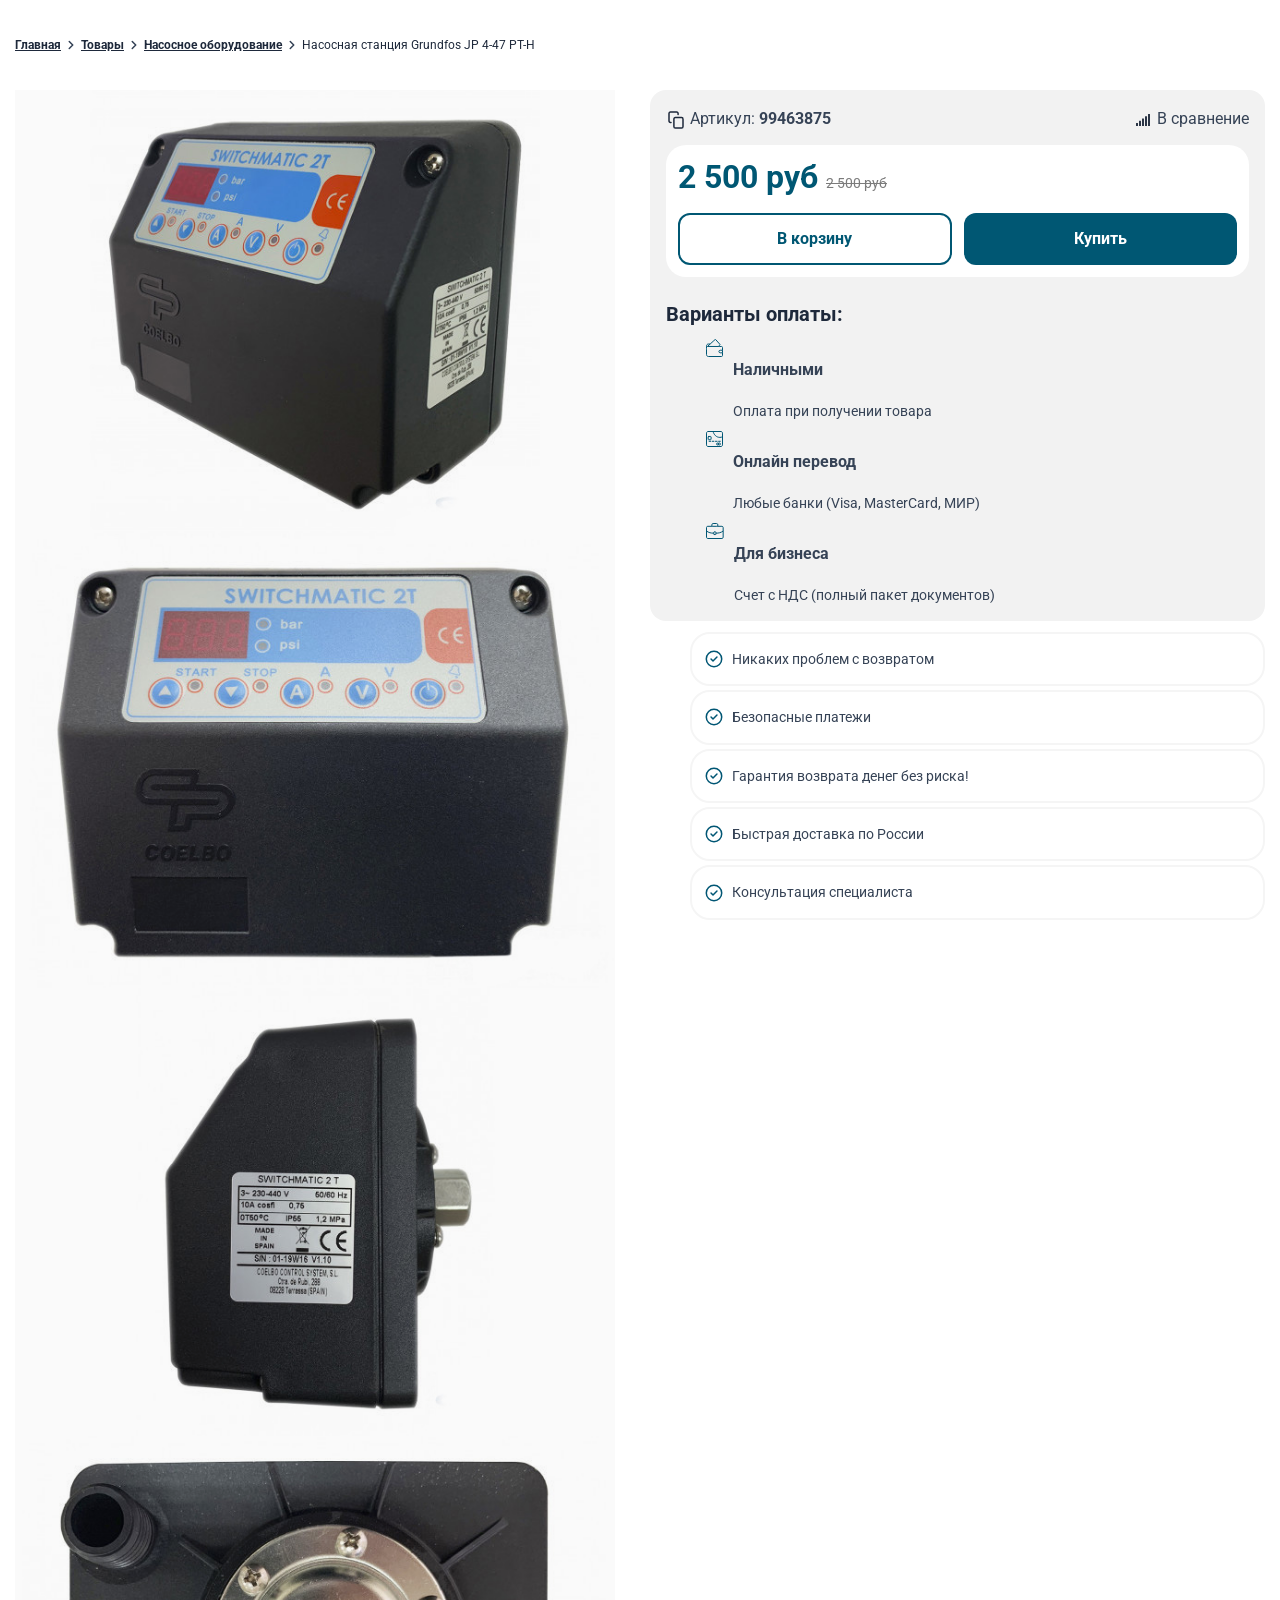
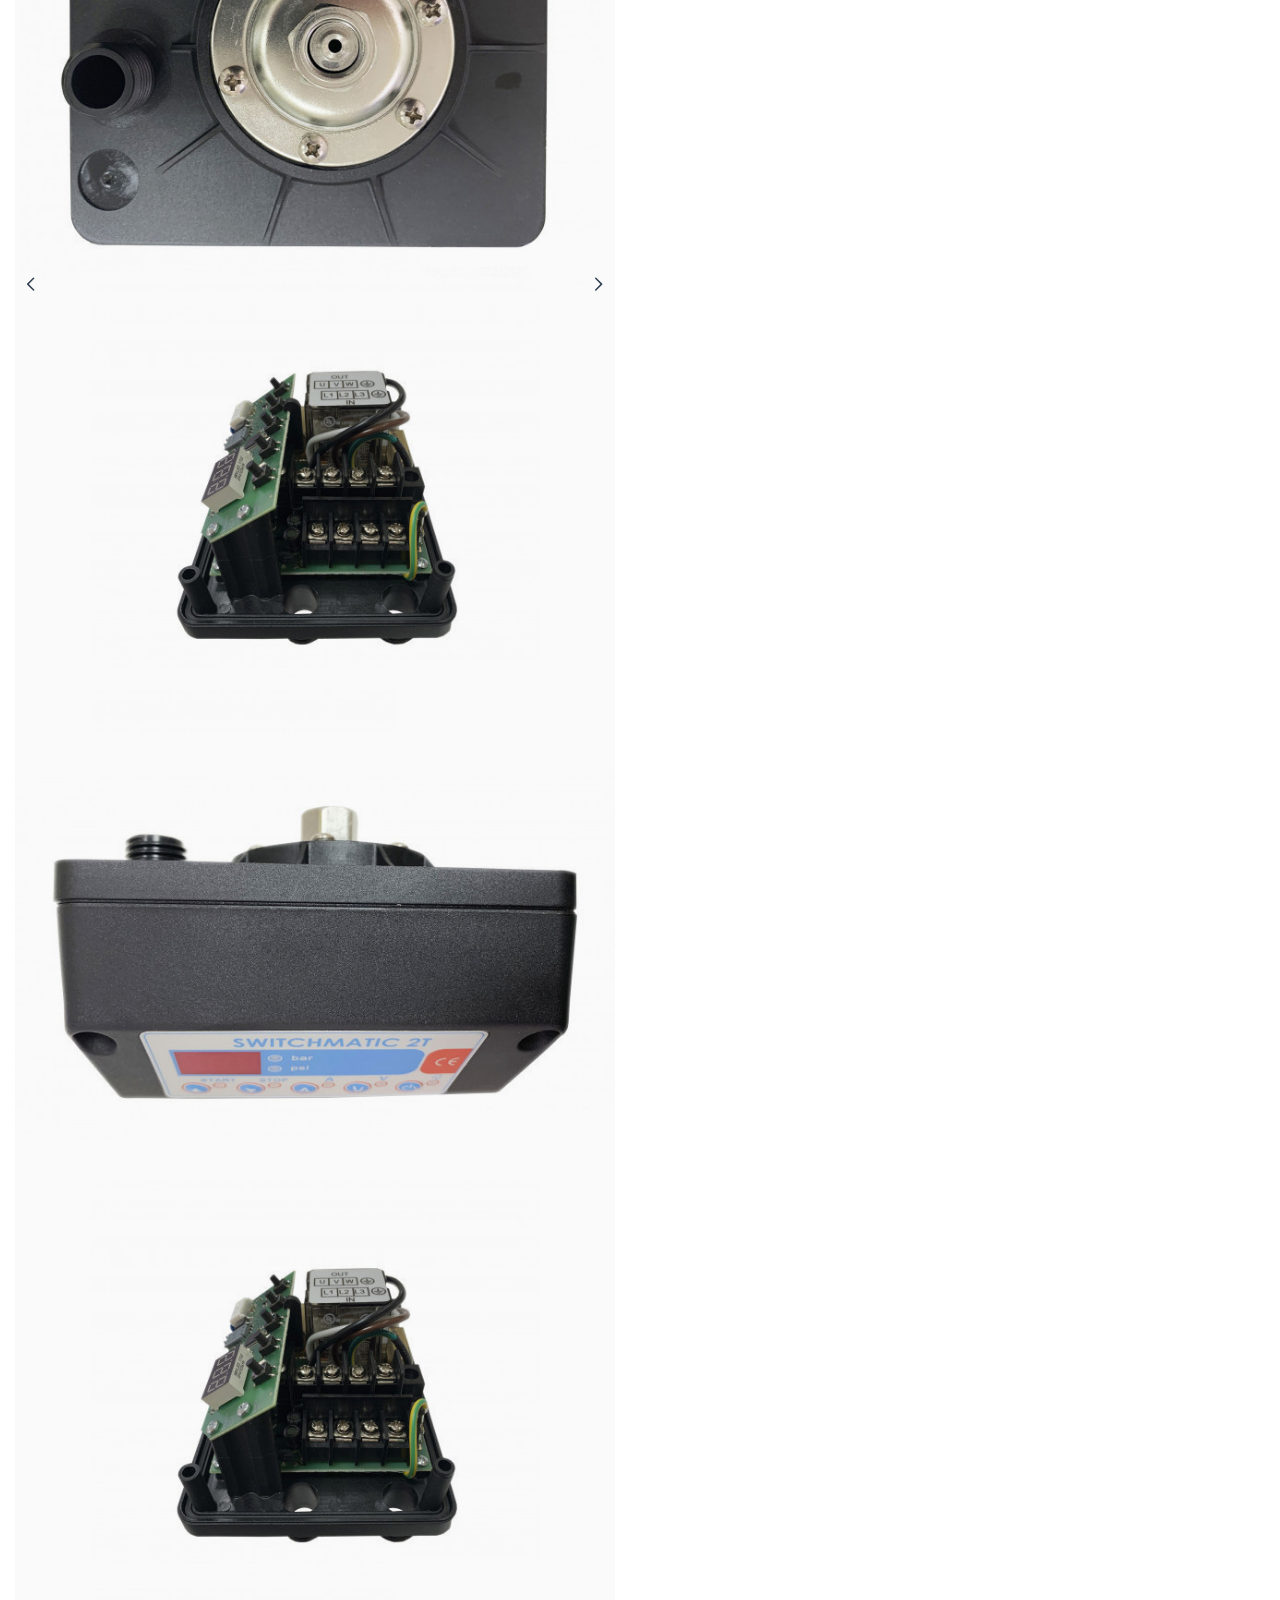
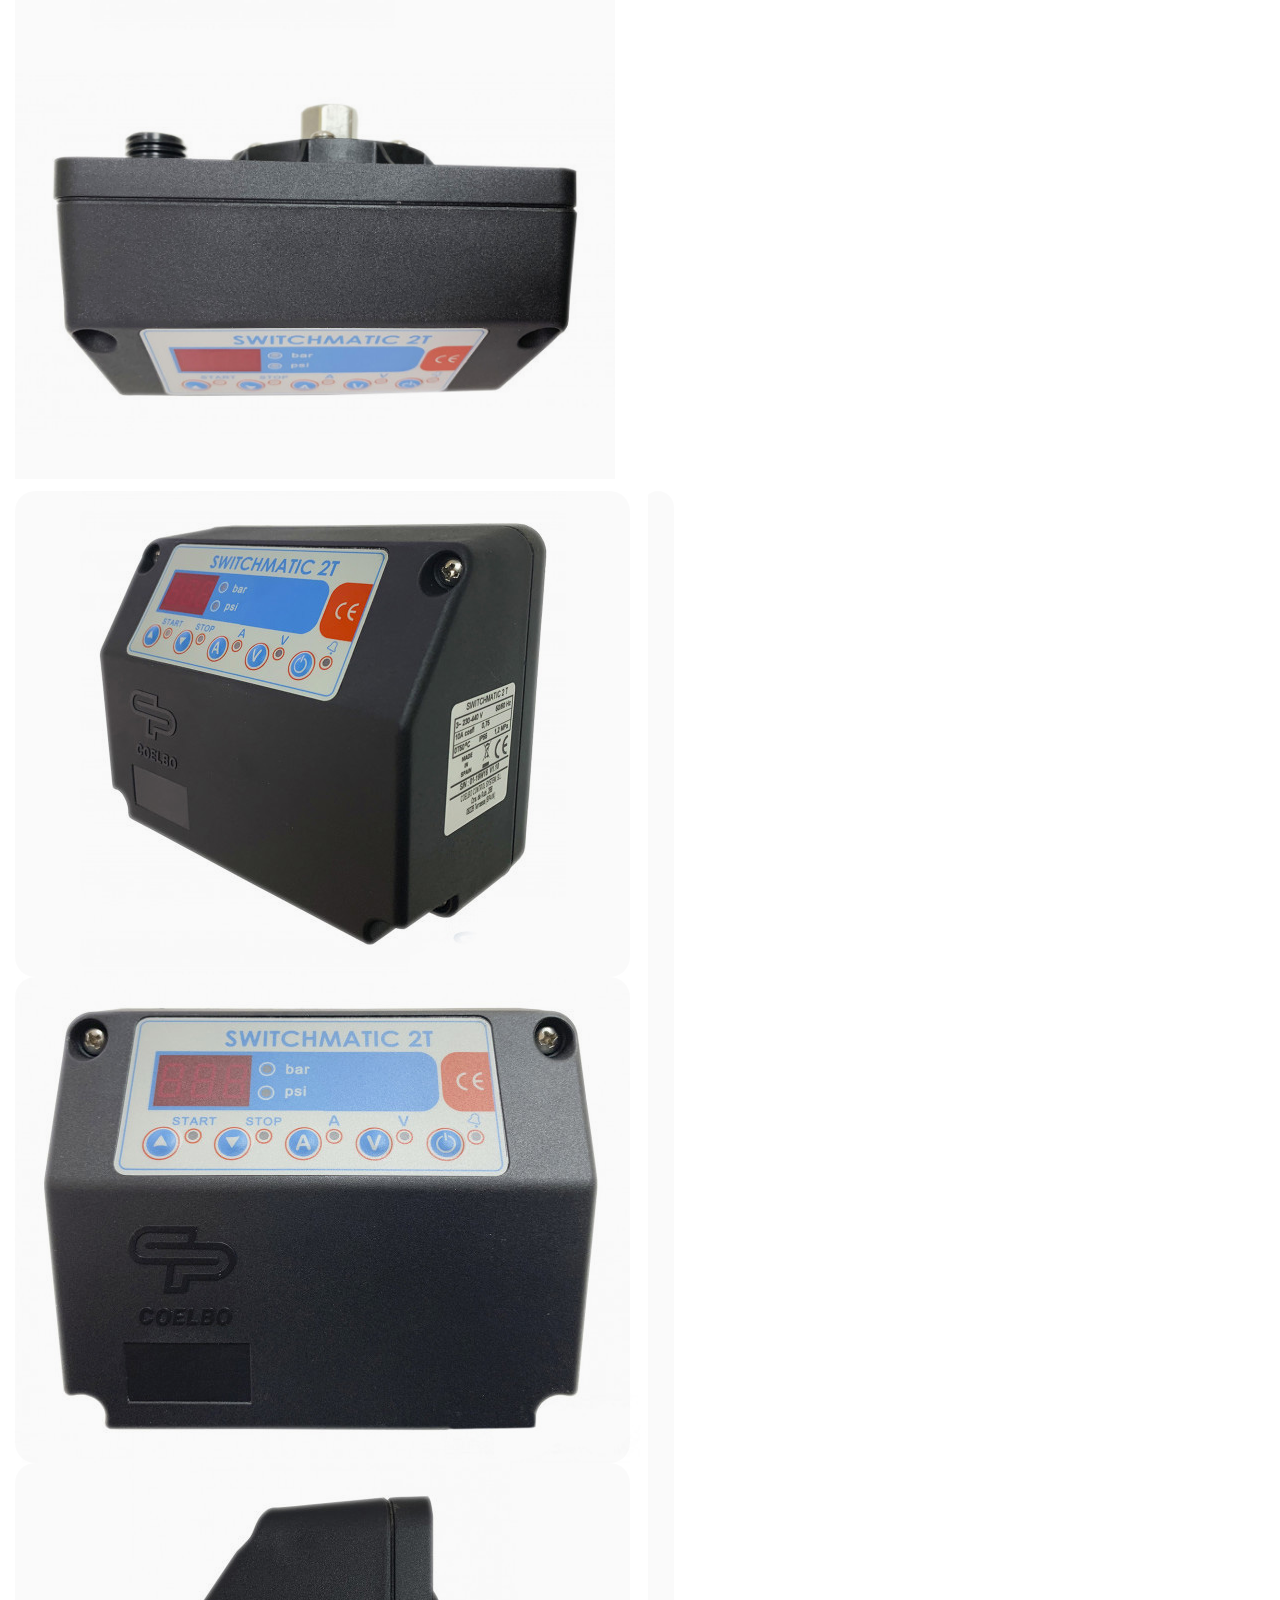
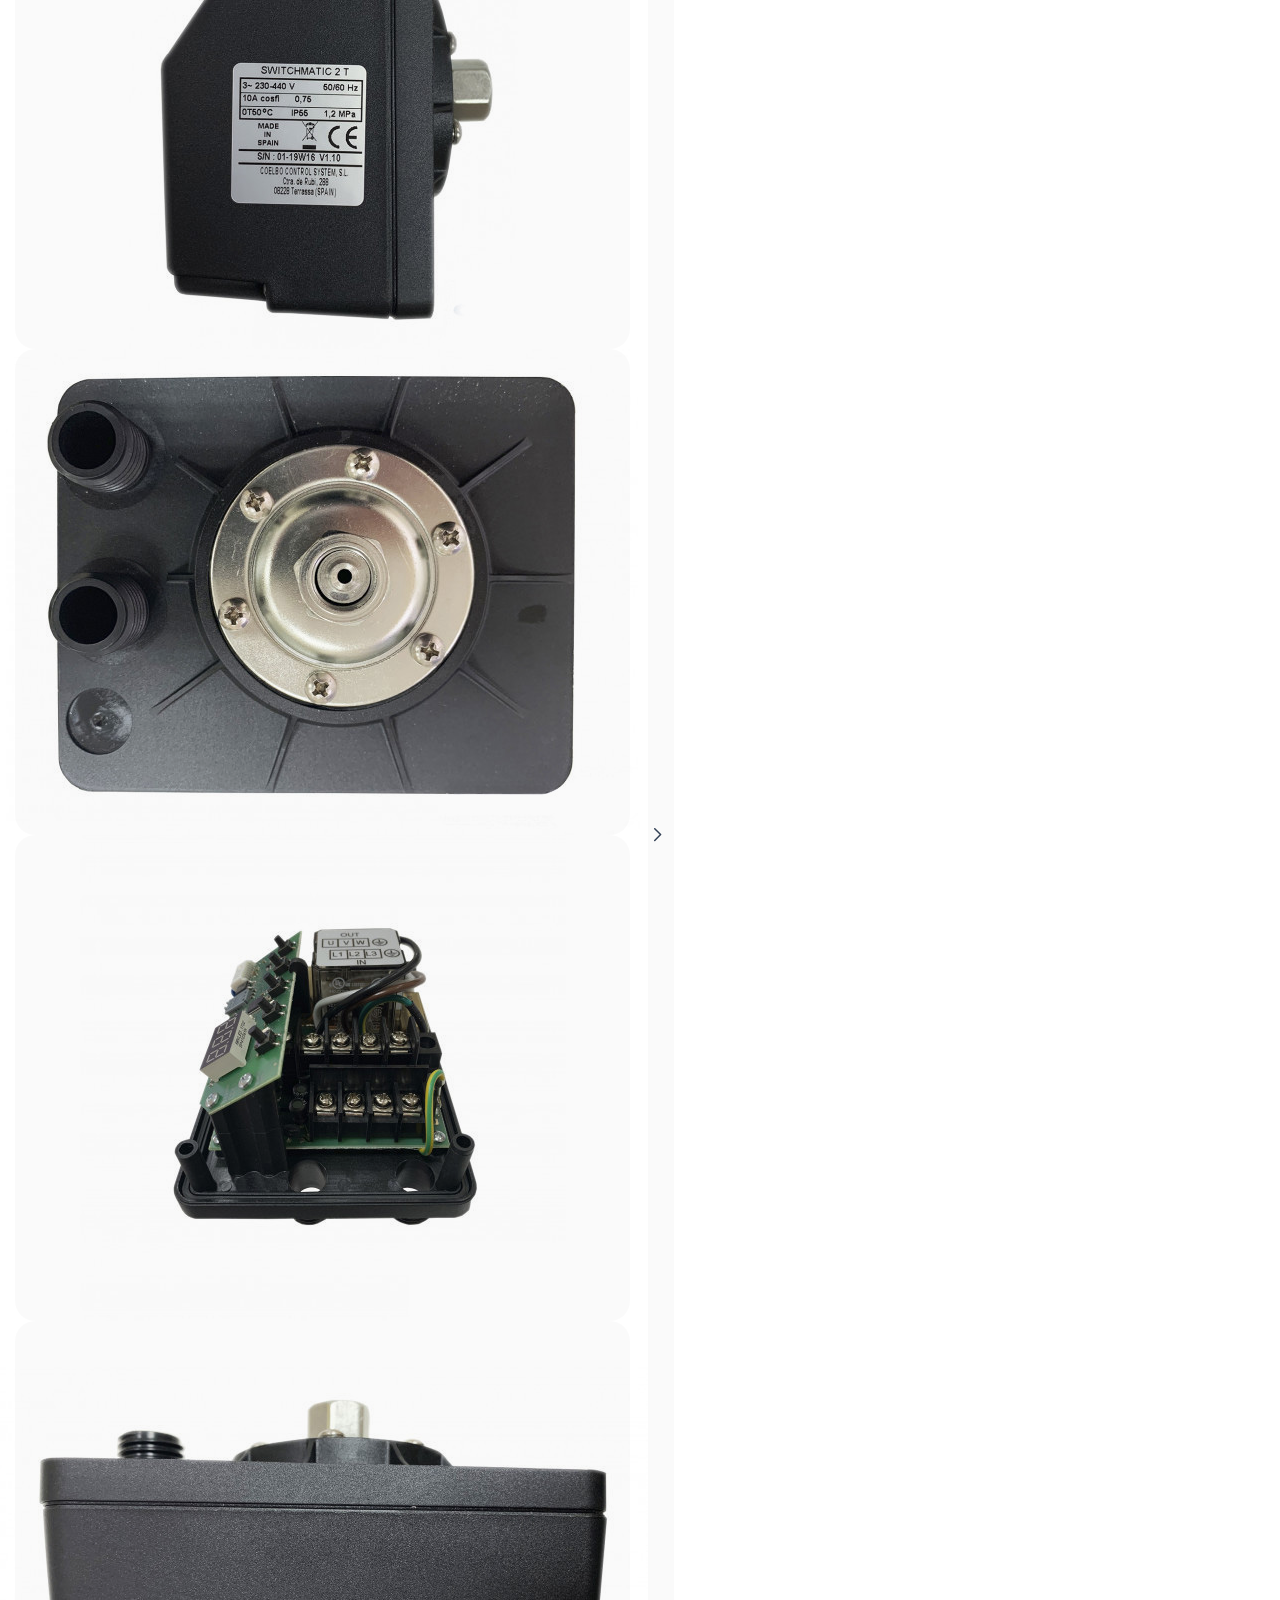
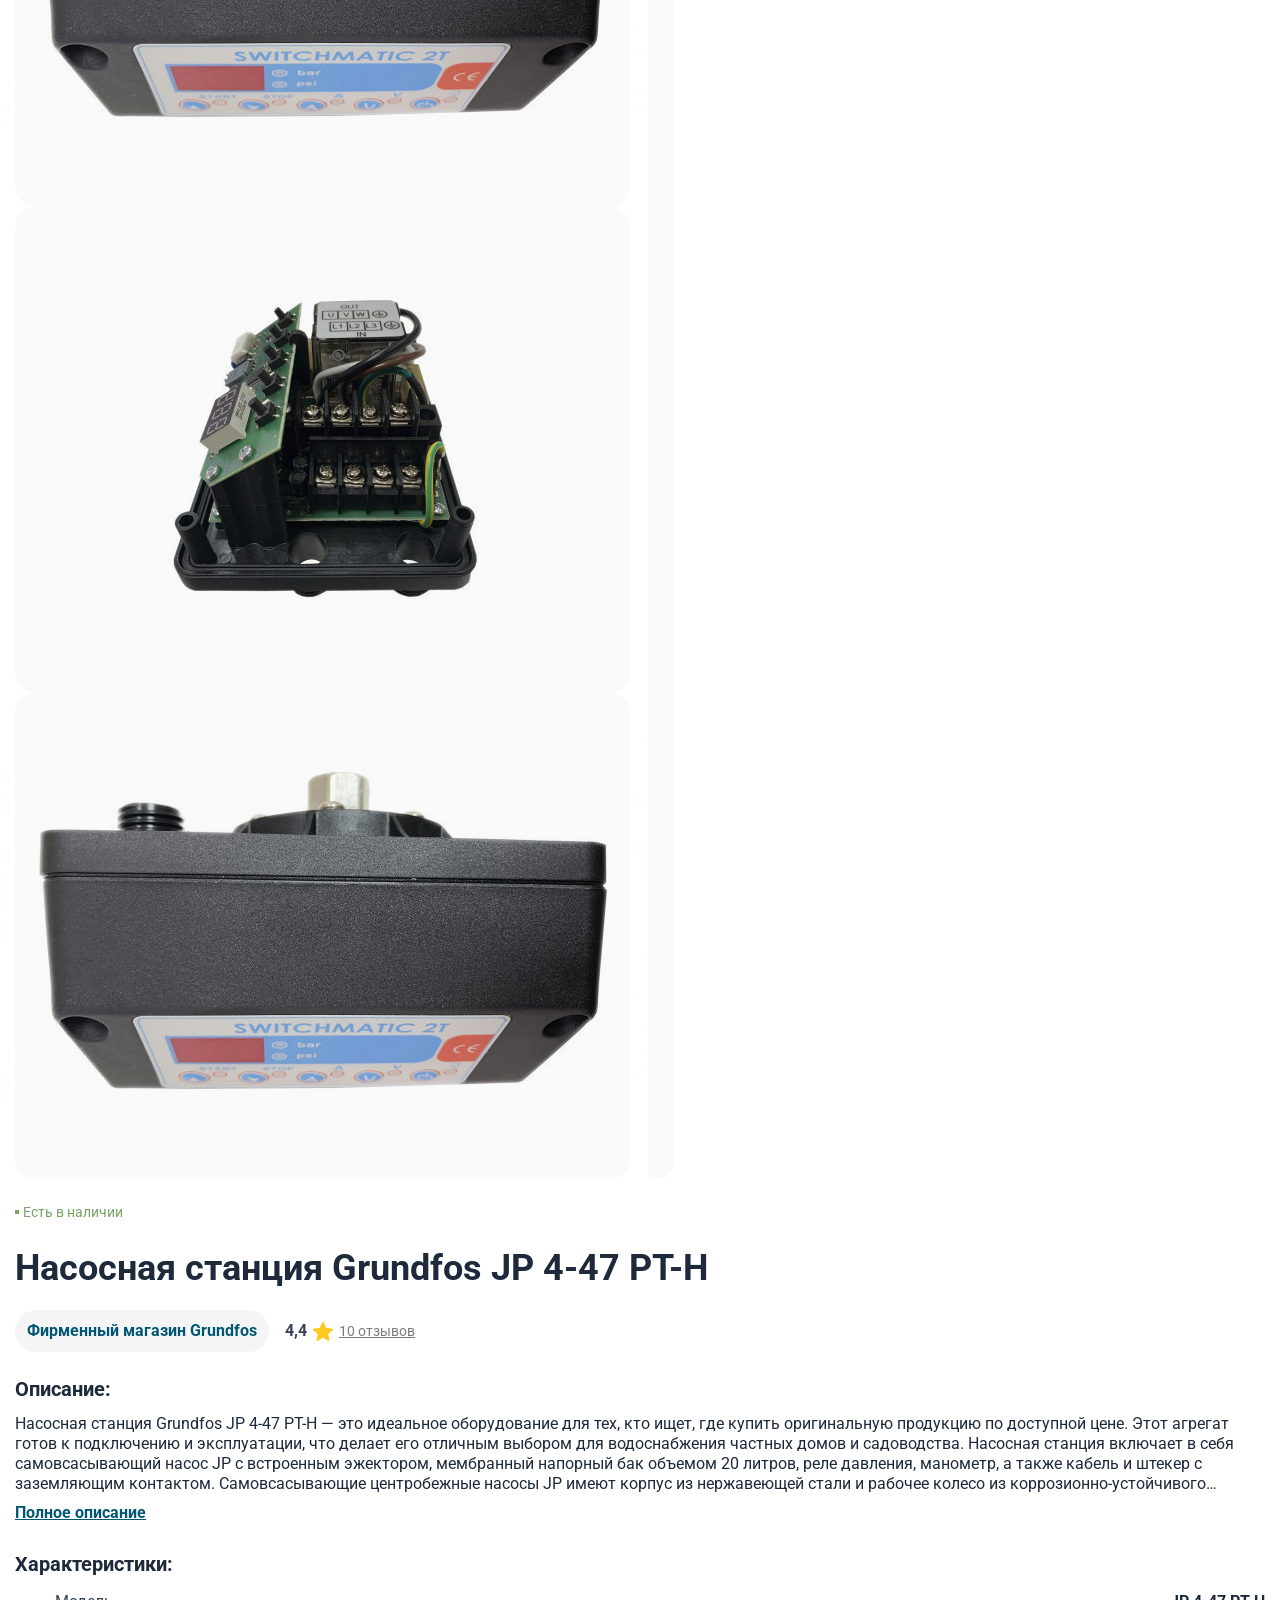
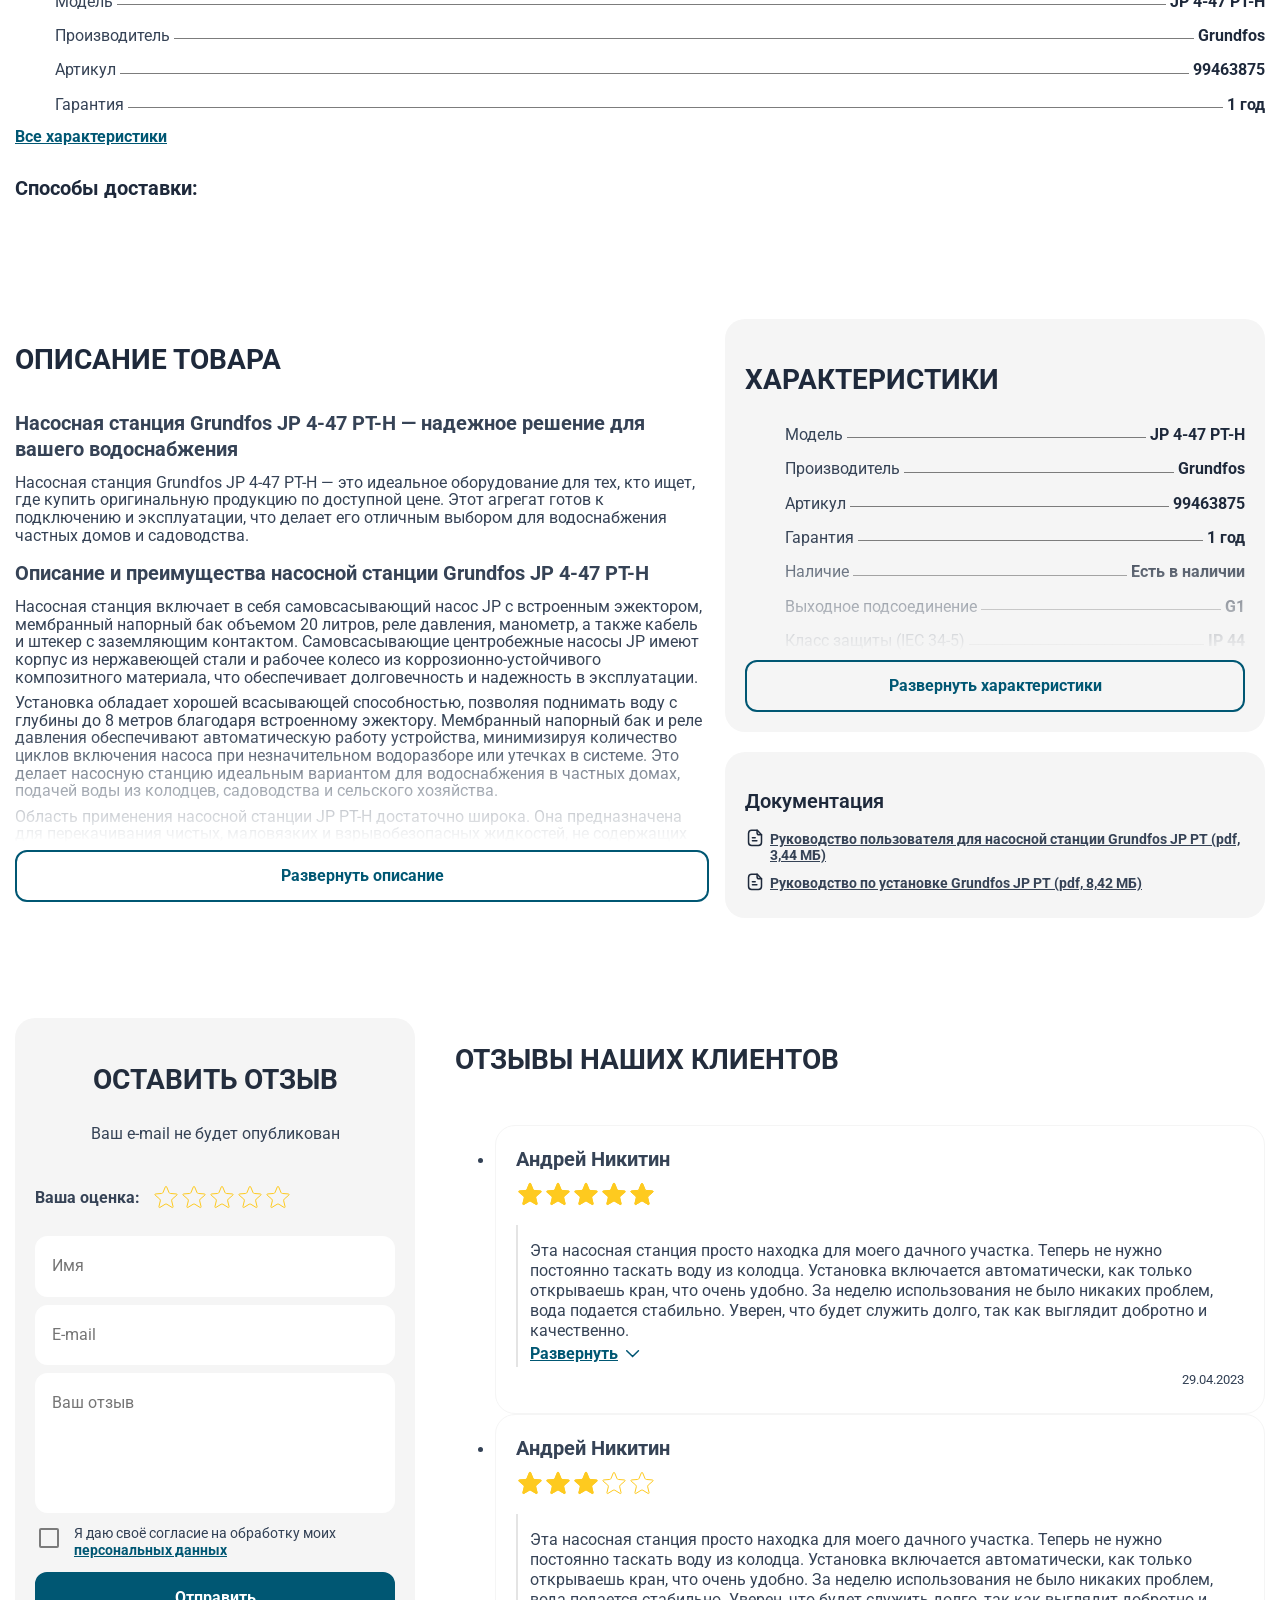
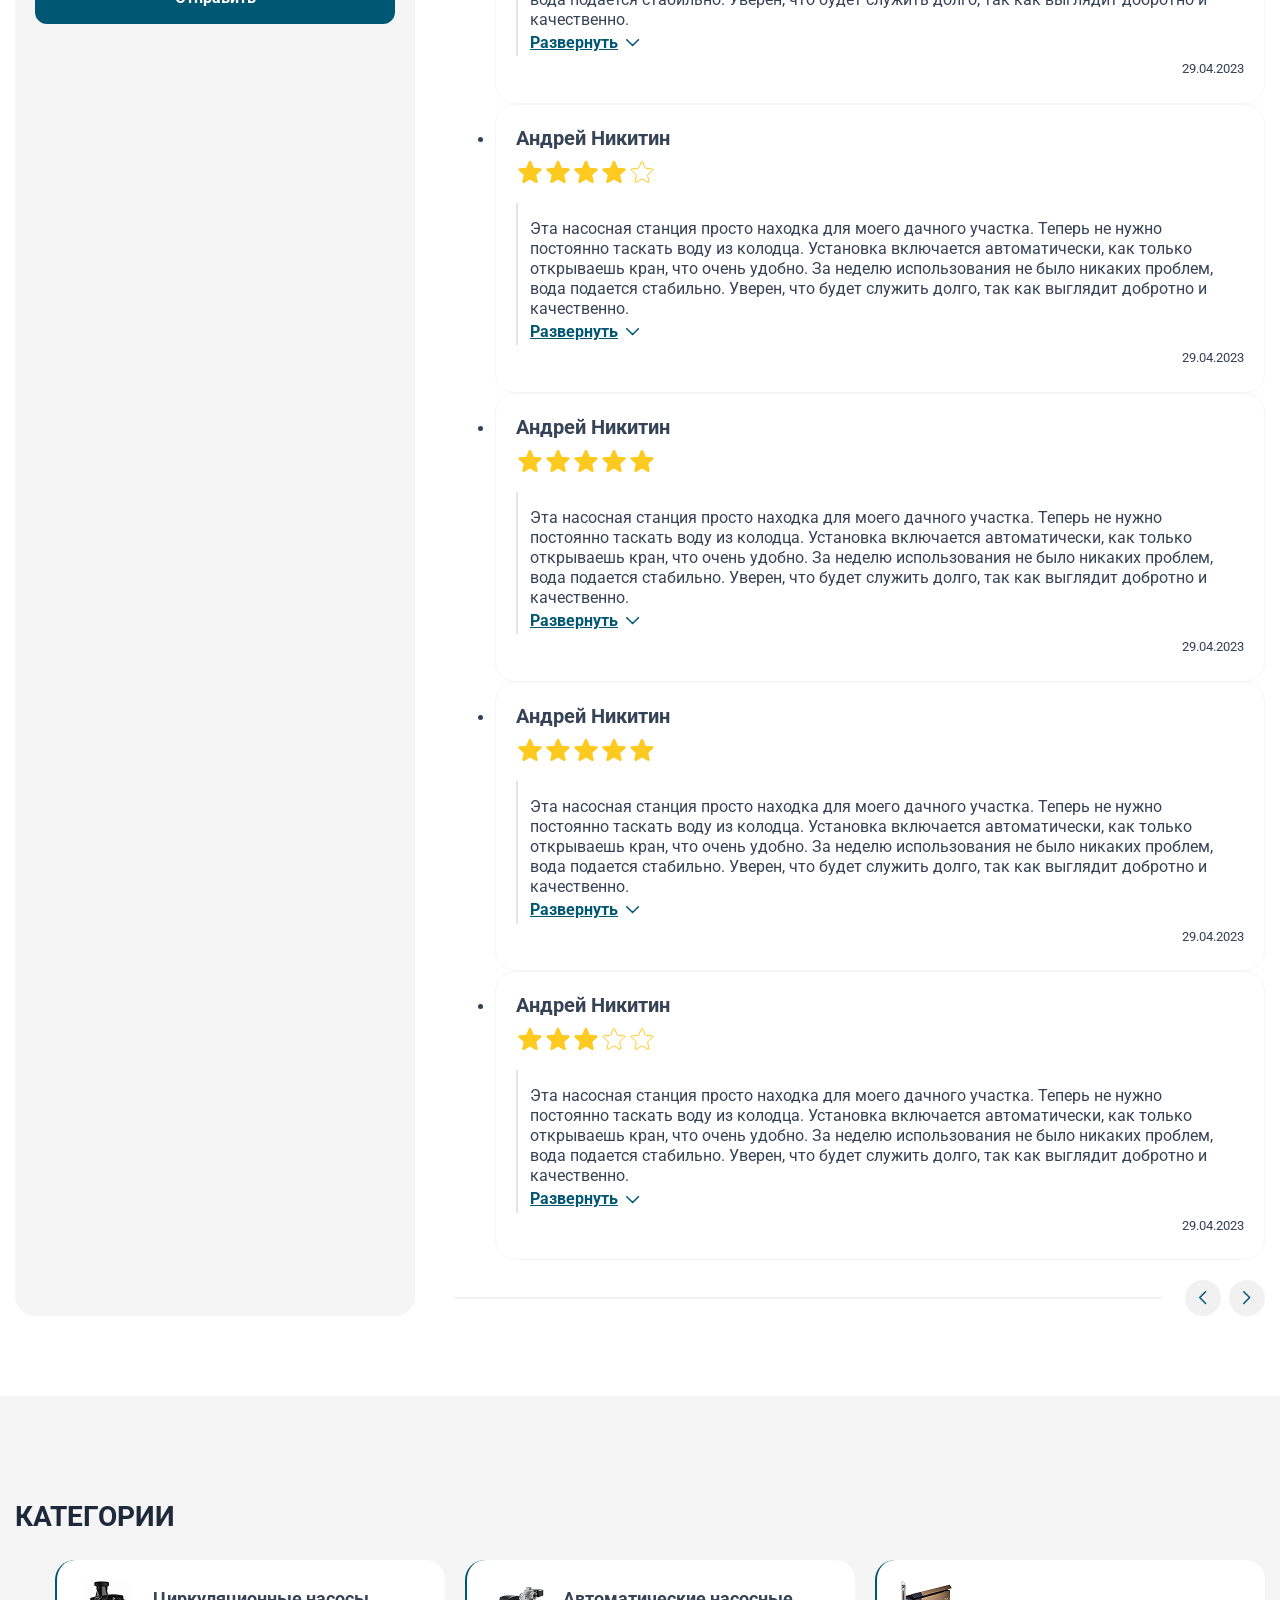
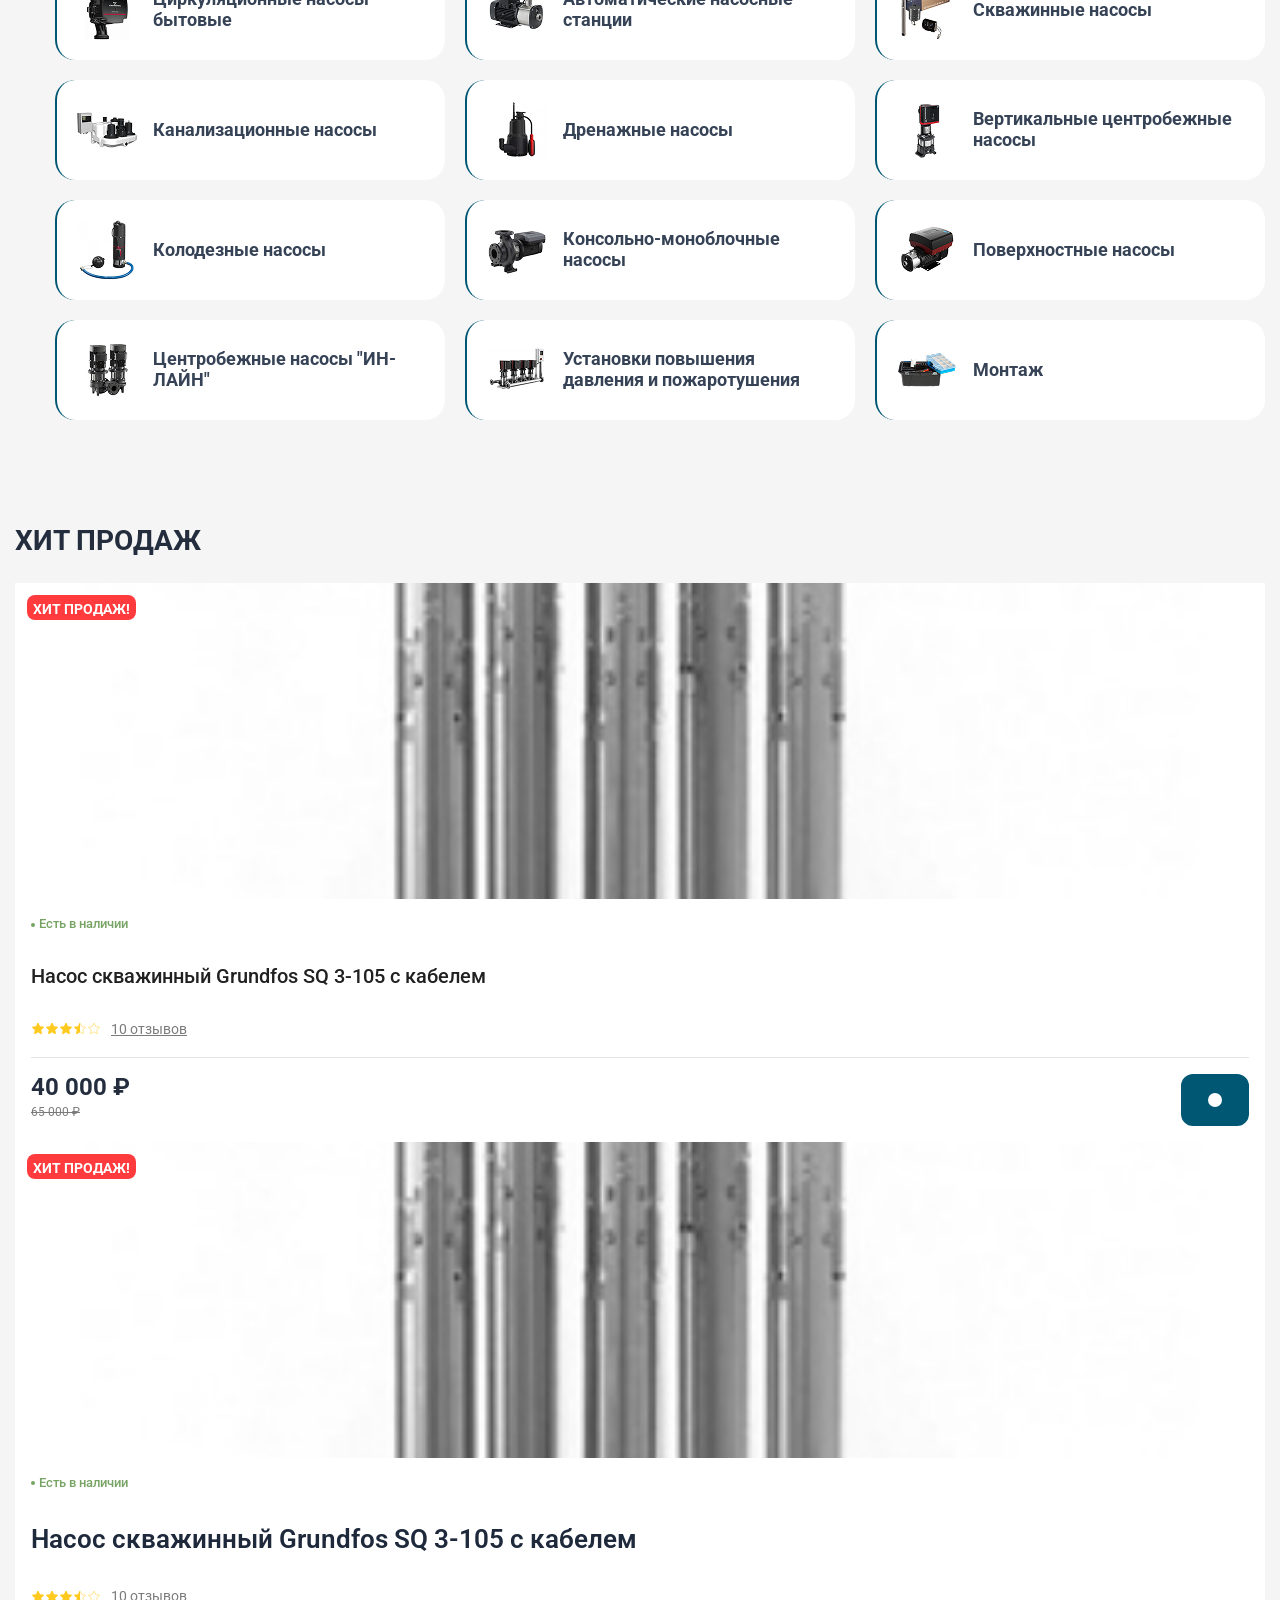
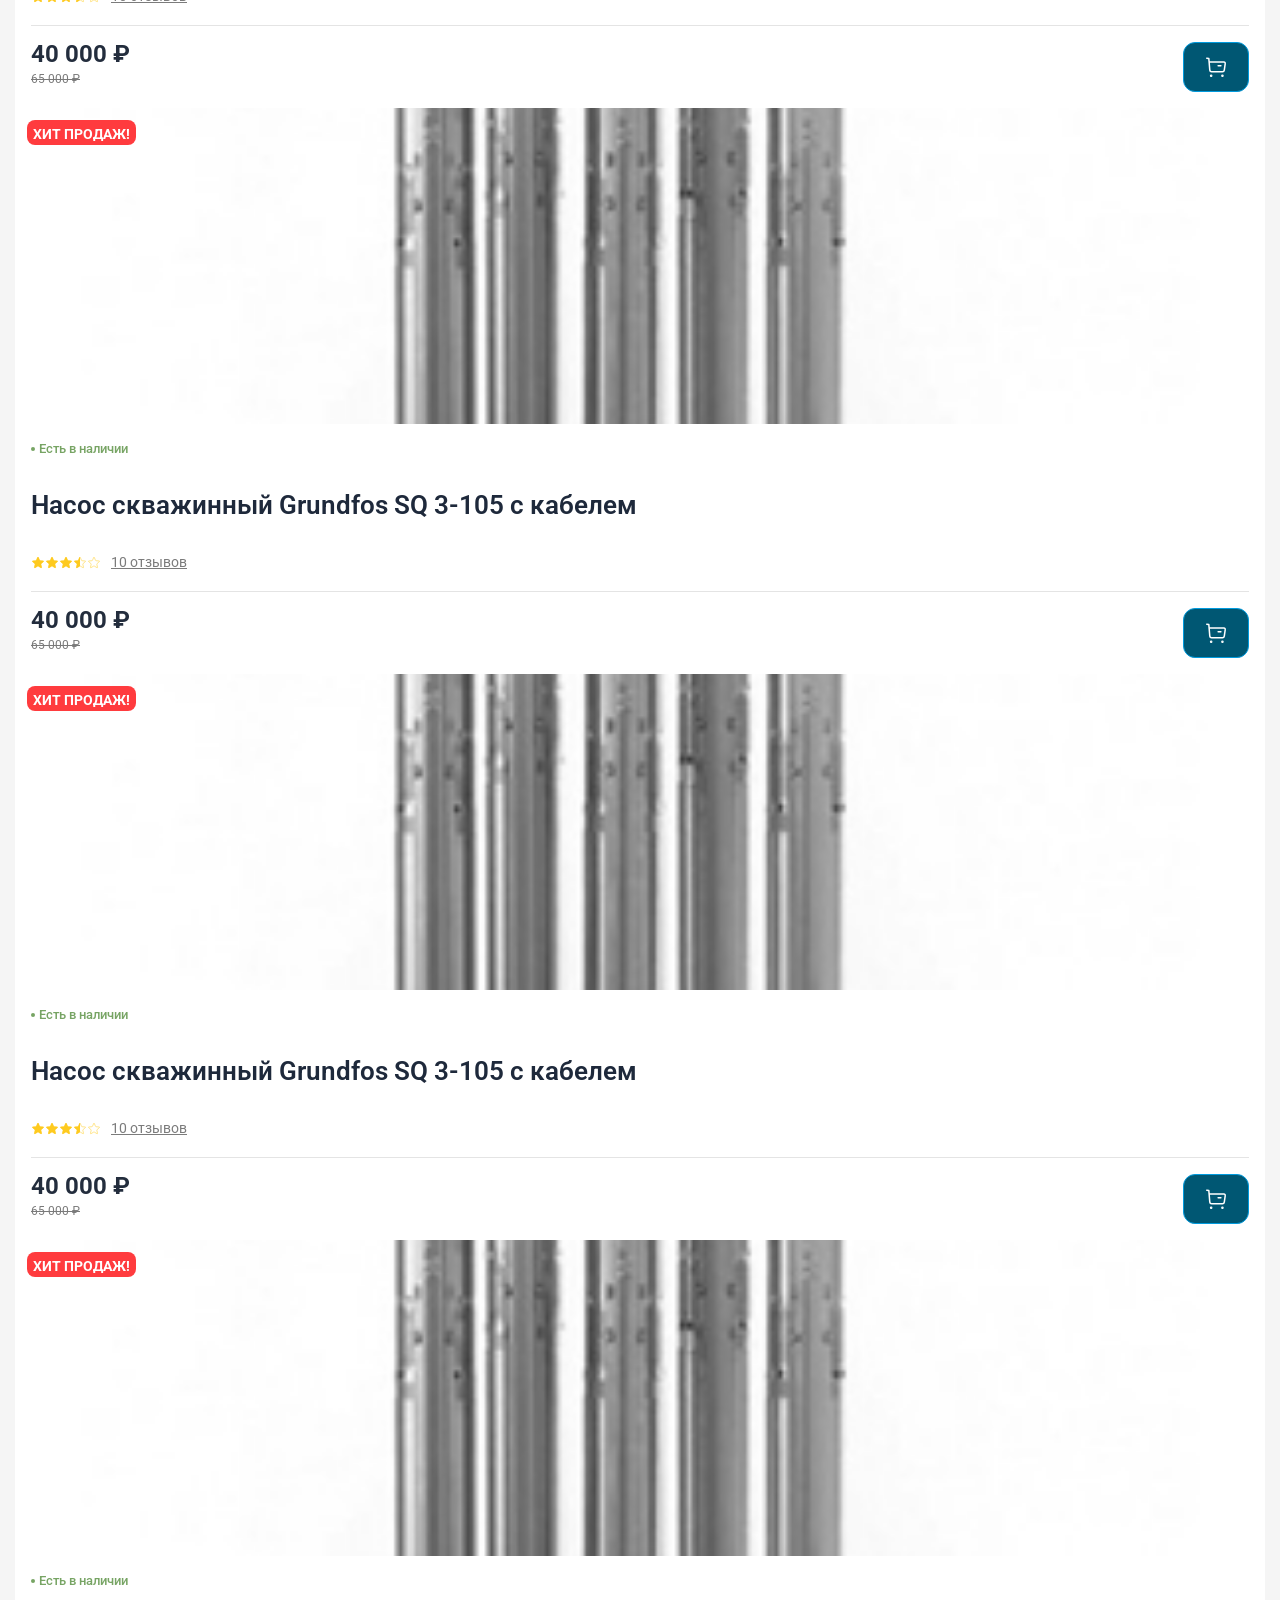
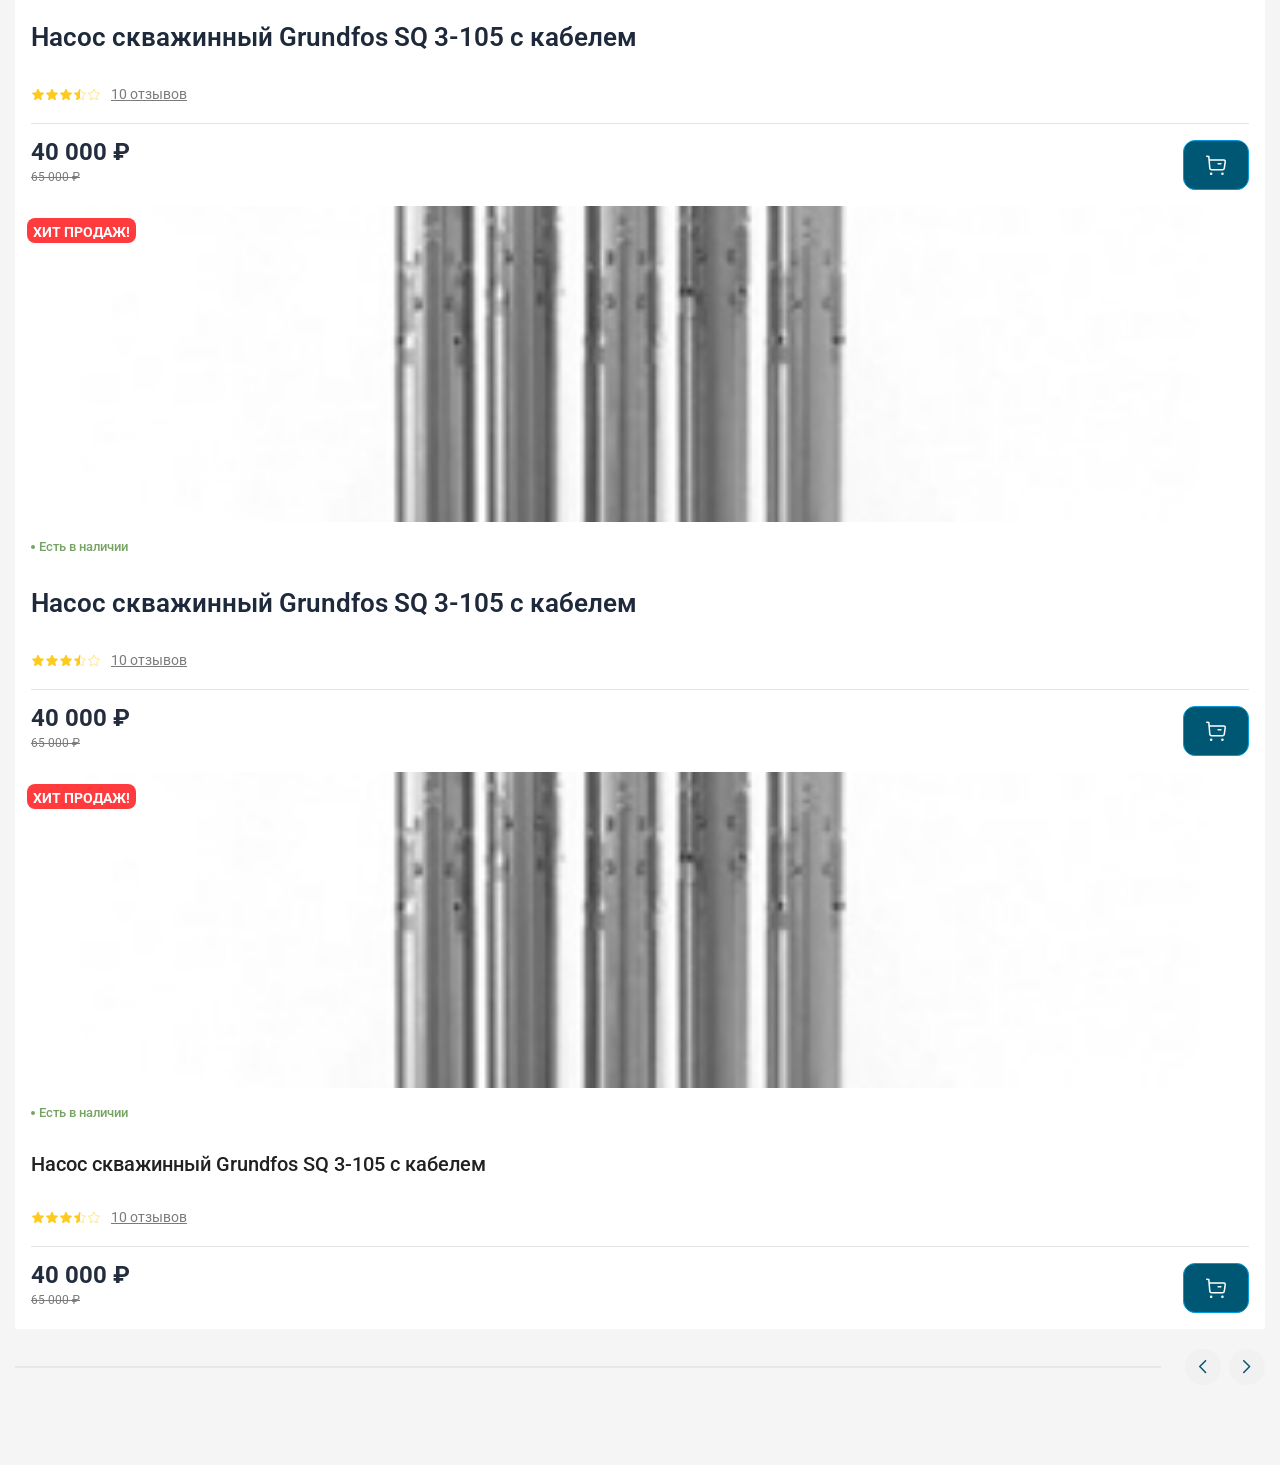
==== commit e96017e8: "merge edits" ====
--- a/index.html
+++ b/index.html
@@ -5878,6 +5878,13 @@
 </head>
 
 <body style="background:#fff">
+	<ul class="breadcrumps container">
+		<li class="breadcrumps__item"><a href="#" class="breadcrumps__link">Главная</a></li>
+		<li class="breadcrumps__item"><a href="#" class="breadcrumps__link">Товары</a></li>
+		<li class="breadcrumps__item"><a href="#" class="breadcrumps__link">Насосное оборудование</a></li>
+		<li class="breadcrumps__item">Насосная станция Grundfos JP 4-47 PT-H</li>
+	</ul>
+
 	<div class="product-card">
 		<div class="product-card__product">
 			<div class="gallery">
@@ -5912,7 +5919,7 @@
 				<div class="previews">
 					<div class="swiper previews-slider">
 						<div class="swiper-wrapper">
-							<div class="swiper-slide"><img src="./slider-1.jpg" alt=""></div>
+							<div class="swiper-slide		"><img src="./slider-1.jpg" alt=""></div>
 							<div class="swiper-slide"><img src="./slider-2.jpg" alt=""></div>
 							<div class="swiper-slide"><img src="./slider-3.jpg" alt=""></div>
 							<div class="swiper-slide"><img src="./slider-4.jpg" alt=""></div>
@@ -6013,13 +6020,13 @@
 									stroke="#1E293B" stroke-width="1.5" stroke-linecap="round" stroke-linejoin="round" />
 							</svg>
 							Артикул: <strong>99463875</strong></button>
-						<button type="button" class="product-compare"><svg width="20" height="20" viewBox="0 0 20 20" fill="none"
+						<a href="#" class="product-compare"><svg width="20" height="20" viewBox="0 0 20 20" fill="none"
 								xmlns="http://www.w3.org/2000/svg">
 								<path
 									d="M7.5625 10.75H6.4375C6.23031 10.75 6.0625 10.9178 6.0625 11.125V15.625C6.0625 15.8322 6.23031 16 6.4375 16H7.5625C7.76969 16 7.9375 15.8322 7.9375 15.625V11.125C7.9375 10.9178 7.76969 10.75 7.5625 10.75ZM4.5625 13H3.4375C3.23031 13 3.0625 13.1678 3.0625 13.375V15.625C3.0625 15.8322 3.23031 16 3.4375 16H4.5625C4.76969 16 4.9375 15.8322 4.9375 15.625V13.375C4.9375 13.1678 4.76969 13 4.5625 13ZM10.5625 8.5H9.4375C9.23031 8.5 9.0625 8.66781 9.0625 8.875V15.625C9.0625 15.8322 9.23031 16 9.4375 16H10.5625C10.7697 16 10.9375 15.8322 10.9375 15.625V8.875C10.9375 8.66781 10.7697 8.5 10.5625 8.5ZM13.5625 6.25H12.4375C12.2303 6.25 12.0625 6.41781 12.0625 6.625V15.625C12.0625 15.8322 12.2303 16 12.4375 16H13.5625C13.7697 16 13.9375 15.8322 13.9375 15.625V6.625C13.9375 6.41781 13.7697 6.25 13.5625 6.25ZM16.5625 4H15.4375C15.2303 4 15.0625 4.16781 15.0625 4.375V15.625C15.0625 15.8322 15.2303 16 15.4375 16H16.5625C16.7697 16 16.9375 15.8322 16.9375 15.625V4.375C16.9375 4.16781 16.7697 4 16.5625 4Z"
 									fill="#1E293B" />
 							</svg>
-							В сравнение</button>
+							В сравнение</a>
 					</div>
 
 					<div class="price-block">
@@ -6028,8 +6035,11 @@
 							<span class="old-price">2 500 руб</span>
 						</div>
 						<div class="buy-buttons">
-							<button type="button" class="product-button">В корзину</button>
-							<button type="button" class="product-button product-button-filled">Купить</button>
+							<button type="button" class="product-button">В
+								корзину</button>
+							<button type="button" data-value-product-id="316"
+								class="awooc-custom-order button alt awooc-button-js awooc-custom-order-button wp-element-button no-stock-no-price"
+								id="awooc-custom-order-button-316">ЗАКАЗАТЬ</button>
 						</div>
 					</div>
 
@@ -6260,16 +6270,18 @@
 				</div>
 
 				<div class="product-reviews__fields">
-					<input class="product-reviews__field" placeholder="Имя" type="text" name="author">
-
-					<input class="product-reviews__field" placeholder="E-mail" type="email" name="email">
-
-					<textarea class="product-reviews__field" placeholder="Ваш отзыв" rows="4" name="comment"
-						id="comment"></textarea>
+					<input class="product-reviews__field" placeholder="Имя" type="text" name="author" required>
+
+					<input class="product-reviews__field" placeholder="E-mail" type="email" name="email" required>
+
+					<textarea class="product-reviews__field" placeholder="Ваш отзыв" rows="4" name="comment" id="comment"
+						required></textarea>
 
 					<label>
-						<input type="checkbox" name="" id="">
-						Я даю своё согласие на обработку моих <a href="#">персональных данных</a>
+						<input type="checkbox" name="" id="" required>
+						<span>
+							Я даю своё согласие на обработку моих <a href="#">персональных данных</a>
+						</span>
 					</label>
 				</div>
 
@@ -6579,6 +6591,55 @@
 							<div class="tfm-product-card-small__availability">Есть в наличии</div>
 
 							<h3 class="tfm-product-card-small__title">
+								<a href="#">
+									Насос скважинный Grundfos SQ 3-105 с кабелем
+								</a>
+							</h3>
+
+							<div class="tfm-product-card-small__rating">
+								<div class="tfm-product-card-small__rate rate-small" data-rate="3.5"></div>
+								<span class="tfm-product-card-small__reviews">10 отзывов</span>
+							</div>
+
+							<div class="tfm-product-card-small__footer">
+								<div class="tfm-product-card-small__price-block">
+									<div class="tfm-product-card-small__price">40 000 ₽</div>
+									<div class="tfm-product-card-small__old-price">65 000 ₽</div>
+								</div>
+
+								<button
+									class="tfm-product-card-small__add-to-cart product-button product-button-small product-button-filled loading">
+									<svg width="24" height="24" viewBox="0 0 24 24" fill="none" xmlns="http://www.w3.org/2000/svg">
+										<path
+											d="M2.75 3.25L4.83 3.61L5.793 15.083C5.87 16.02 6.653 16.739 7.593 16.736H18.502C19.399 16.738 20.16 16.078 20.287 15.19L21.236 8.632C21.342 7.899 20.833 7.219 20.101 7.113C20.037 7.104 5.164 7.099 5.164 7.099"
+											stroke="white" stroke-width="1.5" stroke-linecap="round" stroke-linejoin="round" />
+										<path d="M14.125 10.7949H16.898" stroke="white" stroke-width="1.5" stroke-linecap="round"
+											stroke-linejoin="round" />
+										<path
+											d="M7.69835 20.7466C7.69835 20.4466 7.45535 20.2026 7.15435 20.2026C6.85335 20.2026 6.61035 20.4466 6.61035 20.7466C6.61035 21.0476 6.85335 21.2916 7.15435 21.2916C7.45535 21.2916 7.69835 21.0476 7.69835 20.7466Z"
+											fill="white" stroke="white" stroke-width="1.5" stroke-linecap="round" stroke-linejoin="round" />
+										<path fill-rule="evenodd" clip-rule="evenodd"
+											d="M18.4346 20.2026C18.7356 20.2026 18.9796 20.4466 18.9796 20.7466C18.9796 21.0476 18.7356 21.2916 18.4346 21.2916C18.1336 21.2916 17.8906 21.0476 17.8906 20.7466C17.8906 20.4466 18.1336 20.2026 18.4346 20.2026Z"
+											fill="white" stroke="white" stroke-width="1.5" stroke-linecap="round" stroke-linejoin="round" />
+									</svg>
+
+								</button>
+							</div>
+
+						</div>
+					</div>
+
+					<div class="swiper-slide tfm-product-card-small">
+						<div class="tfm-product-card-small__image-wrapper">
+							<div class="tfm-product-card-small__badge">ХИТ ПРОДАЖ!</div>
+							<img src="./image 7.png" alt="Насос скважинный Grundfos SQ 3-105 с кабелем"
+								class="tfm-product-card-small__image">
+						</div>
+
+						<div class="tfm-product-card-small__content">
+							<div class="tfm-product-card-small__availability">Есть в наличии</div>
+
+							<h3 class="tfm-product-card-small__title">
 								Насос скважинный Grundfos SQ 3-105 с кабелем
 							</h3>
 
@@ -6809,53 +6870,9 @@
 							<div class="tfm-product-card-small__availability">Есть в наличии</div>
 
 							<h3 class="tfm-product-card-small__title">
-								Насос скважинный Grundfos SQ 3-105 с кабелем
-							</h3>
-
-							<div class="tfm-product-card-small__rating">
-								<div class="tfm-product-card-small__rate rate-small" data-rate="3.5"></div>
-								<span class="tfm-product-card-small__reviews">10 отзывов</span>
-							</div>
-
-							<div class="tfm-product-card-small__footer">
-								<div class="tfm-product-card-small__price-block">
-									<div class="tfm-product-card-small__price">40 000 ₽</div>
-									<div class="tfm-product-card-small__old-price">65 000 ₽</div>
-								</div>
-
-								<button class="tfm-product-card-small__add-to-cart">
-									<svg width="24" height="24" viewBox="0 0 24 24" fill="none" xmlns="http://www.w3.org/2000/svg">
-										<path
-											d="M2.75 3.25L4.83 3.61L5.793 15.083C5.87 16.02 6.653 16.739 7.593 16.736H18.502C19.399 16.738 20.16 16.078 20.287 15.19L21.236 8.632C21.342 7.899 20.833 7.219 20.101 7.113C20.037 7.104 5.164 7.099 5.164 7.099"
-											stroke="white" stroke-width="1.5" stroke-linecap="round" stroke-linejoin="round" />
-										<path d="M14.125 10.7949H16.898" stroke="white" stroke-width="1.5" stroke-linecap="round"
-											stroke-linejoin="round" />
-										<path
-											d="M7.69835 20.7466C7.69835 20.4466 7.45535 20.2026 7.15435 20.2026C6.85335 20.2026 6.61035 20.4466 6.61035 20.7466C6.61035 21.0476 6.85335 21.2916 7.15435 21.2916C7.45535 21.2916 7.69835 21.0476 7.69835 20.7466Z"
-											fill="white" stroke="white" stroke-width="1.5" stroke-linecap="round" stroke-linejoin="round" />
-										<path fill-rule="evenodd" clip-rule="evenodd"
-											d="M18.4346 20.2026C18.7356 20.2026 18.9796 20.4466 18.9796 20.7466C18.9796 21.0476 18.7356 21.2916 18.4346 21.2916C18.1336 21.2916 17.8906 21.0476 17.8906 20.7466C17.8906 20.4466 18.1336 20.2026 18.4346 20.2026Z"
-											fill="white" stroke="white" stroke-width="1.5" stroke-linecap="round" stroke-linejoin="round" />
-									</svg>
-
-								</button>
-							</div>
-
-						</div>
-					</div>
-
-					<div class="swiper-slide tfm-product-card-small">
-						<div class="tfm-product-card-small__image-wrapper">
-							<div class="tfm-product-card-small__badge">ХИТ ПРОДАЖ!</div>
-							<img src="./image 7.png" alt="Насос скважинный Grundfos SQ 3-105 с кабелем"
-								class="tfm-product-card-small__image">
-						</div>
-
-						<div class="tfm-product-card-small__content">
-							<div class="tfm-product-card-small__availability">Есть в наличии</div>
-
-							<h3 class="tfm-product-card-small__title">
-								Насос скважинный Grundfos SQ 3-105 с кабелем
+								<a href="#">
+									Насос скважинный Grundfos SQ 3-105 с кабелем
+								</a>
 							</h3>
 
 							<div class="tfm-product-card-small__rating">
--- a/style.min.css
+++ b/style.min.css
@@ -1 +1 @@
-.product-categories{background-color:#f5f5f5;padding-top:80px}.product-categories__title{font-size:28px;font-weight:700;margin-bottom:24px;text-transform:uppercase;color:#1e293b}.product-categories__list{list-style:none;margin:0;display:grid;grid-template-columns:repeat(3, 1fr);gap:20px}@media(max-width: 992px){.product-categories__list{grid-template-columns:repeat(2, 1fr)}}@media(max-width: 768px){.product-categories__list{grid-template-columns:1fr;gap:12px}}.product-categories__category a{padding:20px;background-color:#fff;border-radius:20px;border-left:#005773 2px solid;outline:none;transition:all .2s;display:flex;align-items:center;gap:16px}@media(max-width: 768px){.product-categories__category a{padding:16px}}.product-categories__category a:hover{opacity:.7}.product-categories__category span{font-size:20px;color:#364356;font-weight:700;line-height:115%}@media(max-width: 1440px){.product-categories__category span{font-size:18px}}.product-categories__image{width:60px;height:60px;-o-object-fit:cover;object-fit:cover}.rating{position:relative;display:inline-block;cursor:pointer;-webkit-user-select:none;-moz-user-select:none;user-select:none;width:140px;height:28px}.rating::before{content:url("./assets/empty.svg");color:#ddd;position:absolute;width:100%;height:100%}.rating::after{content:url("./assets/filled.svg");position:absolute;width:100%;height:100%;left:0;top:0;width:var(--percent, 0%);overflow:hidden}.rating-input.rating-input,.rating-input.rating-input:focus{border:none;background-color:#fff;outline:none;pointer-events:none;max-width:33px;padding:4px;text-align:center;font-weight:700;border-radius:8px;caret-color:rgba(0,0,0,0)}.rating-input.rating-input:-moz-placeholder{background-color:rgba(0,0,0,0)}.rating-input.rating-input:placeholder-shown{background-color:rgba(0,0,0,0)}[data-rate]{position:relative;width:120px;height:24px}[data-rate].rate-small{transform:scale(0.5) translateX(-50%);margin-right:-40px}[data-rate]::before{content:url("./assets/empty.svg");position:absolute;top:0;left:0}[data-rate]::after{content:url("./assets/filled.svg");overflow:hidden;position:absolute;top:0;left:0}[data-rate][data-rate="0.5"]::after{width:14px}[data-rate][data-rate="1"]::after{width:28px}[data-rate][data-rate="1.5"]::after{width:42px}[data-rate][data-rate="2"]::after{width:56px}[data-rate][data-rate="2.5"]::after{width:70px}[data-rate][data-rate="3"]::after{width:84px}[data-rate][data-rate="3.5"]::after{width:98px}[data-rate][data-rate="4"]::after{width:112px}[data-rate][data-rate="4.5"]::after{width:126px}[data-rate][data-rate="5"]::after{width:140px}.product-reviews{display:flex;gap:40px;padding:80px 0}@media(max-width: 992px){.product-reviews{flex-direction:column-reverse}}@media(max-width: 768px){.product-reviews{padding:60px 0}}.product-reviews,.product-reviews *{box-sizing:border-box}.product-reviews .product-button{margin-top:12px;width:100%}.product-reviews__title{font-weight:700;font-size:28px;text-transform:uppercase;color:#232d3d}.product-reviews__title_center{text-align:center}.product-reviews__text{text-align:center;color:#364356;margin-bottom:24px}.product-reviews__rate{display:flex;align-items:center;gap:8px}.product-reviews__rate-text{font-weight:700;font-size:16px;color:#364356;margin-right:4px}@media(max-width: 480px){.product-reviews__rate-text{font-size:14px;margin-right:0}}.product-reviews__left{background-color:#f5f5f5;padding:20px;flex-basis:520px;flex-shrink:0;border-radius:20px}@media(max-width: 1440px){.product-reviews__left{flex-basis:400px}}.product-reviews__reviews{margin:0}.product-reviews__reviews-slider{max-width:100%;min-width:0;display:flex;flex-direction:column}.product-reviews__reviews-slider .swiper{max-height:100%;height:100%}.product-reviews__slider-container{flex-grow:1;margin-top:24px}.product-reviews__fields{display:flex;flex-direction:column;gap:8px;margin-top:12px}.product-reviews__field{resize:none}.product-reviews__field:focus,.product-reviews__field:not(:focus){background-color:#fff;transition:none;padding:16px;border-radius:12px;opacity:1;border:#fff 1px solid;outline:0}@media(max-width: 480px){.product-reviews__field:focus,.product-reviews__field:not(:focus){padding:12px 16px;font-size:14px}}.product-review{border:#f5f5f5 1px solid;padding:20px;border-radius:20px;height:100%;display:flex;flex-direction:column}.product-review__author{font-weight:700;font-size:20px;color:#364356}.product-review__rate{margin-top:8px}.product-review__date{text-align:right;display:block;width:100%;margin-top:auto}.product-review__body{color:#364356;line-height:125%;margin-bottom:0;display:-webkit-box;-webkit-box-orient:vertical;-webkit-line-clamp:5;overflow:hidden}.unfold .product-review__body{display:block}.product-review__review-wrapper{border-left:#e4e4e4 2px solid;padding-left:12px;margin-top:20px}.product-review__unfold{-webkit-user-select:none;-moz-user-select:none;user-select:none}.product-review__unfold,.product-review__unfold:hover,.product-review__unfold:active{all:unset;color:#005773 !important;font-weight:700;text-decoration:underline;cursor:pointer;display:flex;align-items:center;gap:8px;background-color:rgba(0,0,0,0) !important}.product-review__unfold:hover{color:#005773;font-weight:700;text-decoration:none}.unfold .product-review__unfold svg{transform:rotateZ(180deg)}.control-swiper{display:flex;gap:8px;align-items:center;margin-top:20px}@media(max-width: 768px){.control-swiper{gap:16px}}.control-swiper__progressbar{width:100%;height:2px;flex-grow:1;position:relative !important;background-color:rgba(54,67,86,.08) !important}.control-swiper__progressbar .swiper-pagination-progressbar-fill.swiper-pagination-progressbar-fill{background-color:#005773}.control-swiper__prev{margin-left:16px}@media(max-width: 768px){.control-swiper__prev{order:-1}}.control-swiper__button,.control-swiper__button:focus{border-radius:999px;display:flex;align-items:center;justify-content:center;padding:0;flex-basis:36px;flex-shrink:0;height:36px;background-color:#f1f1f1;border:none;transition:all .1s}.control-swiper__button:hover,.control-swiper__button:focus:hover{background-color:#005773}.control-swiper__button:hover svg *,.control-swiper__button:focus:hover svg *{stroke:#f1f1f1}.product-recommendations{background-color:#f5f5f5;padding:80px 0}.product-recommendations__title{font-size:28px;text-transform:uppercase;margin-bottom:24px;color:#232d3d;font-weight:700}.tfm-product-card-small{background-color:#fff}.tfm-product-card-small__image-wrapper{position:relative;height:316px;background:#f8f9fa;display:flex;align-items:center;justify-content:center;overflow:hidden}.tfm-product-card-small__badge{position:absolute;top:12px;left:12px;background:#ff3b3e;color:#fff;font-size:14px;font-weight:700;padding:7px 6px 4px;border-radius:8px;text-transform:uppercase;line-height:100%}.tfm-product-card-small__image{width:100%;height:100%;-o-object-fit:cover;object-fit:cover}.tfm-product-card-small__content{padding:12px 16px 16px}.tfm-product-card-small__availability{color:#77a464;font-size:13px;font-weight:500;display:flex;align-items:center;gap:4px}.tfm-product-card-small__availability::before{content:"";display:block;width:4px;height:4px;background-color:#77a464;border-radius:999px}.tfm-product-card-small__title{font-size:20px;line-height:125%;font-weight:500;color:#212121;display:-webkit-box;-webkit-line-clamp:2;-webkit-box-orient:vertical;overflow:hidden;margin-top:4px}.tfm-product-card-small__rating{display:flex;align-items:center;margin-top:8px;padding-bottom:16px;border-bottom:#e4e4e4 1px solid}.tfm-product-card-small__footer{margin-top:16px;display:flex;justify-content:space-between;align-items:center}.tfm-product-card-small__reviews{font-size:14px;color:#7b7b7b;transform:translateY(1px);text-decoration:underline}.tfm-product-card-small__add-to-cart{padding:12px 20px;border-radius:12px;background-color:#005773;display:flex;align-items:center;justify-content:center}.tfm-product-card-small__price-block{display:flex;flex-direction:column}.tfm-product-card-small__price{font-size:24px;font-weight:700;color:#232d3d;line-height:100%}.tfm-product-card-small__old-price{font-size:12px;color:#7a7a7a;text-decoration:line-through}.tfm-product-card-small__actions{display:flex;align-items:center;gap:8px}.tfm-product-card-small__btn{width:36px;height:36px;border:none;background:#0d6efd;color:#fff;font-size:18px;font-weight:600;border-radius:8px;cursor:pointer;display:flex;align-items:center;justify-content:center;transition:background .2s}.tfm-product-card-small__btn:hover{background:#0b5ed7}.tfm-product-card-small__btn--minus{background:#e9ecef;color:#212121}.tfm-product-card-small__btn--minus:hover{background:#dee2e6}.tfm-product-card-small__quantity{width:36px;height:36px;display:flex;align-items:center;justify-content:center;font-size:16px;font-weight:600;color:#212121;background:#f8f9fa;border-radius:8px}-slider .swiper-slide{position:relative;overflow:hidden}.main-slider .swiper-slide img{display:block;width:100%;transition:transform .2s ease;transform-origin:center;cursor:zoom-in}.container{max-width:1690px;padding:0 15px;margin:0 auto}.product-short-specs{list-style:none;margin:0;display:flex;flex-direction:column;gap:8px}@media(max-width: 768px){.product-short-specs{gap:0}}.product-delivery{display:flex;gap:8px;list-style:none;gap:12px;margin:0}.product-delivery .product-delivery-method img{max-width:100%;height:56px}.product-payment-advantages{display:flex;flex-direction:column;gap:4px;list-style:none;margin:0;margin-top:11px}.product-payment-advantages .product-payment-advantage{display:flex;align-items:center;gap:8px;padding:12px;border:#f5f5f5 2px solid;border-radius:20px;font-size:14px;color:#364356}.product-payment-advantages .product-payment-advantage::before{content:url("./assets/check.svg");width:20px;height:20px}.product-button{border:#005773 2px solid;border-radius:12px;padding:16px 24px;line-height:100%;background-color:rgba(0,0,0,0);color:#005773;font-weight:700;transition:all .3s}.product-button.product-button-filled{background-color:#005773;color:#fff}.product-button:hover{background-color:rgb(0,110.1495652174,145.6)}.product-button:active{background-color:rgb(0,63.8504347826,84.4)}.product-spec{display:flex;justify-content:space-between;position:relative;gap:32px}@media(max-width: 768px){.product-spec{font-size:14px}}.product-spec::after{content:"";background-color:#7c7c7c;width:100%;height:1px;position:absolute;bottom:10px}@media(max-width: 768px){.product-spec::after{bottom:auto;top:16px}}.product-spec-name{color:#364356;font-weight:400;background-color:#fff;position:relative;z-index:1;padding-right:4px;flex:0 1 fit-content}@media(max-width: 768px){.product-spec-name{line-height:150%}}.product-spec-value{color:#1e293b;background-color:#fff;position:relative;z-index:1;padding-left:4px;text-align:right;white-space:nowrap}@media(max-width: 768px){.product-spec-value{line-height:125%}}.product-card{max-width:1690px;padding:0 15px;margin:0 auto}.product-card .gallery{min-width:0;-webkit-user-select:none;-moz-user-select:none;user-select:none;position:relative}.product-card .gallery .swiper-slide{display:flex;align-items:center;justify-content:center}.product-card .gallery .swiper-button{position:absolute;top:50%;transform:translateY(-50%);color:rgba(0,0,0,0);height:100%}.product-card .gallery .swiper-button::after{display:none}.product-card .gallery .swiper-button svg{width:8px;height:16px}.product-card .gallery .previews{margin-top:12px;display:flex;gap:12px}.product-card .gallery .previews #previews-button-prev,.product-card .gallery .previews #previews-button-next{flex-basis:32px;flex-shrink:0;background-color:rgba(0,0,0,.02);border-radius:20px;display:flex;align-items:center;justify-content:center}@media(max-width: 640px){.product-card .gallery .previews #previews-button-prev,.product-card .gallery .previews #previews-button-next{display:none}}.product-card .gallery .previews .swiper-slide{position:relative}.product-card .gallery .previews .swiper-slide::after{content:"";position:absolute;inset:0;z-index:10;background-color:rgba(0,0,0,.02);border-radius:20px}.product-card .product-info{max-width:540px}@media(max-width: 1440px){.product-card .product-info{max-width:400px}}@media(max-width: 1440px){.product-card .product-info{max-width:100%}}.product-card .product-info .product-tags{display:flex;margin-top:12px;align-items:center;gap:16px;flex-wrap:wrap}.product-card .product-info .product-tag{white-space:nowrap;padding:8px 12px;color:#005773;background-color:#f5f5f5;border-radius:999px;font-weight:700}.product-card .product-info .product-reviews-tag{display:flex;gap:6px;align-items:center;font-weight:700;color:#364356}.product-card .product-info .product-reviews-tag a{font-weight:400;font-size:14px;color:#7b7b7b;text-decoration:underline;white-space:nowrap}.product-card .product-info .product-reviews-tag a:hover{text-decoration:none}.product-card .product-card__product{display:flex;gap:20px}@media(max-width: 1440px){.product-card .product-card__product{display:grid;grid-template-columns:repeat(2, 1fr)}}@media(max-width: 768px){.product-card .product-card__product{grid-template-columns:1fr}}@media(max-width: 1440px){.product-card .product-card__product .gallery{grid-column-start:1;grid-column-end:3}}@media(max-width: 768px){.product-card .product-card__product .gallery{grid-column-end:1}}.product-card .product-card__product .gallery .main-slider{border-radius:16px;position:relative}@media(max-width: 1440px){.product-card .product-card__product .gallery .main-slider{max-width:600px}}.product-card .product-card__product .gallery .main-slider::after{content:"";position:absolute;inset:0;background-color:rgba(0,0,0,.02);z-index:10;pointer-events:none}.product-card .product-card__product .product-availability{font-size:14px;color:#77a464;margin-bottom:4px;display:flex;align-items:center;gap:4px}.product-card .product-card__product .product-availability::before{content:"";width:4px;height:4px;background-color:#77a464}.product-card .product-card__product .product-availability.not-available{color:#ff3b3e}.product-card .product-card__product .product-availability.not-available::before{background-color:#ff3b3e}.product-card .product-card__product .product-spec-link{font-weight:700;color:#005773;text-decoration:underline;display:inline-block;margin-top:6px}.product-card .product-card__product .product-excerpt{display:-webkit-box;-webkit-line-clamp:4;-webkit-box-orient:vertical;overflow:hidden;line-height:125%;margin:0;color:#1e293b}.product-card .product-card__product .product-payment-header{display:flex;align-items:center;justify-content:space-between}.product-card .product-card__product .product-payment-header button{all:unset;display:flex;align-items:center;gap:4px;color:#364356}.product-card .product-card__product .payment{max-width:380px;flex-shrink:0;margin-left:20px}@media(max-width: 1440px){.product-card .product-card__product .payment{max-width:100%;margin-left:0}}.product-card .product-card__product .payment .product-payment-card{padding:16px;background-color:#f2f2f2;border-radius:16px}.product-card .product-card__product .payment .price-block{padding:12px;border-radius:20px;background-color:#fff;margin-top:12px}@media(max-width: 768px){.product-card .product-card__product .payment .price-block{margin-top:0}}.product-card .product-card__product .payment .price-block .price{display:flex;align-items:flex-end;gap:8px}.product-card .product-card__product .payment .price-block .new-price{font-weight:700;font-size:32px;color:#005773;line-height:125%}.product-card .product-card__product .payment .price-block .old-price{font-size:14px;color:#7b7b7b;text-decoration:line-through;transform:translateY(0px)}.product-card .product-card__product .payment .price-block .buy-buttons{display:grid;grid-template-columns:repeat(2, 1fr);gap:12px;margin-top:16px}.product-card .product-card__product .payment .payment-options{list-style:none;margin:0;display:flex;flex-direction:column;gap:10px}.product-card .product-card__product .payment .payment-option{display:flex;gap:10px;align-items:flex-start}.product-card .product-card__product .payment .payment-option *{color:#364356;line-height:125%}.product-card .product-card__product .payment .payment-option-text{display:flex;flex-direction:column;gap:2px}.product-card .product-card__product .payment .payment-option-title{font-weight:700;font-size:16px}@media(max-width: 768px){.product-card .product-card__product .payment .payment-option-title{font-size:14px}}.product-card .product-card__product .payment .payment-option-description{margin:0;font-size:14px}@media(max-width: 768px){.product-card .product-card__product .payment .payment-option-description{font-size:12px}}.product-card .product-title{font-weight:700;font-size:36px;color:#1e293b}@media(max-width: 768px){.product-card .product-title{font-size:28px}}.product-card .product-subtitle{color:#1e293b;font-weight:700;font-size:20px;margin-bottom:12px;margin-top:24px}@media(max-width: 768px){.product-card .product-subtitle{font-size:18px}}@media(max-width: 768px){.product-card .product-subtitle.delivery-subtitle{margin-top:0}}.product-details{display:flex;justify-content:space-between;margin-top:80px;gap:16px}@media(max-width: 992px){.product-details{display:grid;grid-template-columns:repeat(2, 1fr)}}@media(max-width: 768px){.product-details{grid-template-columns:1fr;margin-top:16px}}.product-details__specs{max-width:540px;width:100%}.product-details__card{padding:20px;margin-bottom:20px;background-color:#f5f5f5;border-radius:20px}.product-details__card .product-spec-name,.product-details__card .product-spec-value{background-color:#f5f5f5}@media(max-width: 768px){.product-details__card .product-spec-name,.product-details__card .product-spec-value{background-color:#fff}}@media(max-width: 768px){.product-details__card{background-color:rgba(0,0,0,0);padding:0;margin-bottom:0}}.product-details__show-more-button{margin-top:8px;width:100%}@media(max-width: 768px){.product-details__show-more-button{all:unset;font-weight:700;font-size:14px;text-decoration:underline;color:#005773}}@media(max-width: 768px){.product-details__show-more-button:hover{all:unset;font-weight:700;font-size:14px;text-decoration:underline;color:#005773}}.product-details__specs-list{margin-top:20px;max-height:230px;overflow:hidden;position:relative}@media(max-width: 768px){.product-details__specs-list{max-height:80px;margin-top:8px}}.product-details__specs-list.unfold{max-height:100%}.product-details__specs-list:not(.unfold)::after{content:"";position:absolute;height:113px;width:100%;bottom:0;z-index:20;background:linear-gradient(180deg, rgba(245, 245, 245, 0) 0%, #f5f5f5 100%)}@media(max-width: 768px){.product-details__specs-list:not(.unfold)::after{display:none}}.product-details__title{font-size:28px;font-weight:700;color:#1e293b;text-transform:uppercase}@media(max-width: 768px){.product-details__title{font-size:20px;text-transform:none}}.product-details__title-small{font-size:20px}.product-details__excerpt{display:none;color:#364356;line-height:125%;margin-top:8px;-webkit-box-orient:vertical;-webkit-line-clamp:5;overflow:hidden}@media(max-width: 768px){.product-details__excerpt{display:-webkit-box;font-size:14px}}.product-details:has(.product-details__content.unfold) .product-details__excerpt{display:none}.product-details__content{margin-top:24px;display:flex;flex-direction:column;gap:8px;line-height:110%;color:#364356;margin:0;margin-top:16px;max-width:960px;max-height:440px;overflow:hidden;position:relative}.product-details__content.unfold{max-height:100%}@media(max-width: 768px){.product-details__content.unfold{display:block}}.product-details__content:not(.unfold)::after{content:"";position:absolute;height:113px;width:100%;bottom:0;background:linear-gradient(180deg, rgba(255, 255, 255, 0) 0%, #fff 100%)}@media(max-width: 768px){.product-details__content:not(.unfold)::after{display:none}}.product-details__content h2{font-size:20px;color:#364356;font-weight:700;margin-top:8px;margin-bottom:4px}.product-details__content h3{font-size:18px;color:#364356;font-weight:700;margin-top:8px;margin-bottom:4px}.product-details__content h4{font-size:16px;color:#364356;font-weight:700;margin-top:8px;margin-bottom:4px}.product-details__content p{margin:0}.product-details__content ul{list-style:none;margin:0;display:flex;flex-direction:column;gap:9px}.product-details__content ul li{padding-left:28px;position:relative}.product-details__content ul li::before{content:url("./assets/check.svg");position:absolute;left:0;top:0}.product-details__content blockquote{background-color:#f5f5f5;margin:8px 0;padding:16px;border-left:#005773 2px solid;border-radius:16px;font-style:normal}@media(max-width: 768px){.product-details__content{display:none}}.product-details__docs{display:flex;flex-direction:column;gap:12px;margin-top:16px}.product-details__doc-link{color:#364356;font-size:14px;font-weight:700;text-decoration:underline;display:flex;gap:5px;line-height:100%}.product-details__doc-link::before{content:url("./assets/docs.svg");transform:translateY(-3px)}@media(max-width: 768px){.tfm-desktop.tfm-desktop.tfm-desktop{display:none}}+.product-categories{background-color:#f5f5f5;padding-top:80px}.product-categories__title{font-size:28px;font-weight:700;margin-bottom:24px;text-transform:uppercase;color:#1e293b}.product-categories__list{list-style:none;margin:0;display:grid;grid-template-columns:repeat(3, 1fr);gap:20px}@media(max-width: 992px){.product-categories__list{grid-template-columns:repeat(2, 1fr)}}@media(max-width: 768px){.product-categories__list{grid-template-columns:1fr;gap:12px}}.product-categories__category a{padding:20px;background-color:#fff;border-radius:20px;border-left:#005773 2px solid;outline:none;transition:all .2s;display:flex;align-items:center;gap:16px}@media(max-width: 768px){.product-categories__category a{padding:16px}}.product-categories__category a:hover{opacity:.7}.product-categories__category span{font-size:20px;color:#364356;font-weight:700;line-height:115%}@media(max-width: 1440px){.product-categories__category span{font-size:18px}}.product-categories__image{width:60px;height:60px;-o-object-fit:cover;object-fit:cover}.rating{position:relative;display:inline-block;cursor:pointer;-webkit-user-select:none;-moz-user-select:none;user-select:none;width:140px;height:28px}.rating::before{content:url("./assets/empty.svg");color:#ddd;position:absolute;width:100%;height:100%}.rating::after{content:url("./assets/filled.svg");position:absolute;width:100%;height:100%;left:0;top:0;width:var(--percent, 0%);overflow:hidden}.rating-input.rating-input,.rating-input.rating-input:focus{border:none;background-color:#fff;outline:none;pointer-events:none;max-width:33px;padding:4px;text-align:center;font-weight:700;border-radius:8px;caret-color:rgba(0,0,0,0)}.rating-input.rating-input:-moz-placeholder{background-color:rgba(0,0,0,0)}.rating-input.rating-input:placeholder-shown{background-color:rgba(0,0,0,0)}[data-rate]{position:relative;width:120px;height:24px}[data-rate].rate-small{transform:scale(0.5) translateX(-50%);margin-right:-40px}[data-rate]::before{content:url("./assets/empty.svg");position:absolute;top:0;left:0}[data-rate]::after{content:url("./assets/filled.svg");overflow:hidden;position:absolute;top:0;left:0}[data-rate][data-rate="0.5"]::after{width:14px}[data-rate][data-rate="1"]::after{width:28px}[data-rate][data-rate="1.5"]::after{width:42px}[data-rate][data-rate="2"]::after{width:56px}[data-rate][data-rate="2.5"]::after{width:70px}[data-rate][data-rate="3"]::after{width:84px}[data-rate][data-rate="3.5"]::after{width:98px}[data-rate][data-rate="4"]::after{width:112px}[data-rate][data-rate="4.5"]::after{width:126px}[data-rate][data-rate="5"]::after{width:140px}.product-reviews{display:flex;gap:40px;padding:80px 0}@media(max-width: 992px){.product-reviews{flex-direction:column-reverse}}@media(max-width: 768px){.product-reviews{padding:60px 0}}.product-reviews,.product-reviews *{box-sizing:border-box}.product-reviews .product-button{margin-top:12px;width:100%}.product-reviews__title{font-weight:700;font-size:28px;text-transform:uppercase;color:#232d3d}.product-reviews__title_center{text-align:center}.product-reviews__text{text-align:center;color:#364356;margin-bottom:24px}.product-reviews__rate{display:flex;align-items:center;gap:8px}.product-reviews__rate-text{font-weight:700;font-size:16px;color:#364356;margin-right:4px}@media(max-width: 480px){.product-reviews__rate-text{font-size:14px;margin-right:0}}.product-reviews__left{background-color:#f5f5f5;padding:20px;flex-basis:520px;flex-shrink:0;border-radius:20px}@media(max-width: 1440px){.product-reviews__left{flex-basis:400px}}.product-reviews__reviews{margin:0}.product-reviews__reviews-slider{max-width:100%;min-width:0;display:flex;flex-direction:column}.product-reviews__reviews-slider .swiper{max-height:100%;height:100%}.product-reviews__slider-container{flex-grow:1;margin-top:24px}.product-reviews__fields{display:flex;flex-direction:column;gap:8px;margin-top:12px}.product-reviews__fields label{display:flex;gap:12px;align-items:flex-start;margin-top:4px}.product-reviews__fields label span{line-height:125%;font-size:14px}.product-reviews__fields label a{color:#005773;font-weight:700;text-decoration:underline}.product-reviews__fields label input{-webkit-appearance:none;-moz-appearance:none;appearance:none;outline:0;border:0;background-color:rgba(0,0,0,0) !important;position:relative}.product-reviews__fields label input::before{content:"";display:inline-block;width:16px;height:16px;border:#7b7b7b 2px solid;border-radius:2px}.product-reviews__fields label input:checked::after{content:"✔";display:inline-block;position:absolute;top:0;left:0;width:16px;height:16px;background-color:#005773;color:#fff;display:flex;align-items:center;justify-content:center;border-radius:2px}.product-reviews__field{resize:none}.product-reviews__field:focus,.product-reviews__field:not(:focus){background-color:#fff;transition:none;padding:16px;border-radius:12px;opacity:1;border:#fff 1px solid;outline:0}@media(max-width: 480px){.product-reviews__field:focus,.product-reviews__field:not(:focus){padding:12px 16px;font-size:14px}}.product-review{border:#f5f5f5 1px solid;padding:20px;border-radius:20px;height:100%;display:flex;flex-direction:column}.product-review__author{font-weight:700;font-size:20px;color:#364356}.product-review__rate{margin-top:8px}.product-review__date{text-align:right;display:block;width:100%;margin-top:auto}.product-review__body{color:#364356;line-height:125%;margin-bottom:0;display:-webkit-box;-webkit-box-orient:vertical;-webkit-line-clamp:5;overflow:hidden}.unfold .product-review__body{display:block}.product-review__review-wrapper{border-left:#e4e4e4 2px solid;padding-left:12px;margin-top:20px}.product-review__unfold{-webkit-user-select:none;-moz-user-select:none;user-select:none}.product-review__unfold,.product-review__unfold:hover,.product-review__unfold:active{all:unset;color:#005773 !important;font-weight:700;text-decoration:underline;cursor:pointer;display:flex;align-items:center;gap:8px;background-color:rgba(0,0,0,0) !important}.product-review__unfold:hover{color:#005773;font-weight:700;text-decoration:none}.unfold .product-review__unfold svg{transform:rotateZ(180deg)}.control-swiper{display:flex;gap:8px;align-items:center;margin-top:20px}@media(max-width: 768px){.control-swiper{gap:16px}}.control-swiper__progressbar{width:100%;height:2px;flex-grow:1;position:relative !important;background-color:rgba(54,67,86,.08) !important}.control-swiper__progressbar .swiper-pagination-progressbar-fill.swiper-pagination-progressbar-fill{background-color:#005773}.control-swiper__prev{margin-left:16px}@media(max-width: 768px){.control-swiper__prev{order:-1}}.control-swiper__button,.control-swiper__button:focus{border-radius:999px;display:flex;align-items:center;justify-content:center;padding:0;flex-basis:36px;flex-shrink:0;height:36px;background-color:#f1f1f1;border:none;transition:all .1s}.control-swiper__button:hover,.control-swiper__button:focus:hover{background-color:#005773}.control-swiper__button:hover svg *,.control-swiper__button:focus:hover svg *{stroke:#f1f1f1}.product-recommendations{background-color:#f5f5f5;padding:80px 0}.product-recommendations__title{font-size:28px;text-transform:uppercase;margin-bottom:24px;color:#232d3d;font-weight:700}.tfm-product-card-small{background-color:#fff}.tfm-product-card-small__image-wrapper{position:relative;height:316px;background:#f8f9fa;display:flex;align-items:center;justify-content:center;overflow:hidden}.tfm-product-card-small__badge{position:absolute;top:12px;left:12px;background:#ff3b3e;color:#fff;font-size:14px;font-weight:700;padding:7px 6px 4px;border-radius:8px;text-transform:uppercase;line-height:100%}.tfm-product-card-small__image{width:100%;height:100%;-o-object-fit:cover;object-fit:cover}.tfm-product-card-small__content{padding:12px 16px 16px}.tfm-product-card-small__availability{color:#77a464;font-size:13px;font-weight:500;display:flex;align-items:center;gap:4px}.tfm-product-card-small__availability::before{content:"";display:block;width:4px;height:4px;background-color:#77a464;border-radius:999px}.tfm-product-card-small__availability.not-available{color:#ff3b3e}.tfm-product-card-small__availability.not-available::before{background-color:#ff3b3e}.tfm-product-card-small__title a{font-size:20px;line-height:125%;font-weight:500;color:#212121;display:-webkit-box;-webkit-line-clamp:2;-webkit-box-orient:vertical;overflow:hidden;margin-top:4px}.tfm-product-card-small__title a:hover{text-decoration:underline}.tfm-product-card-small__rating{display:flex;align-items:center;margin-top:8px;padding-bottom:16px;border-bottom:#e4e4e4 1px solid}.tfm-product-card-small__footer{margin-top:16px;display:flex;justify-content:space-between;align-items:center}.tfm-product-card-small__reviews{font-size:14px;color:#7b7b7b;transform:translateY(1px);text-decoration:underline}.tfm-product-card-small__add-to-cart{padding:12px 20px;border-radius:12px;background-color:#005773;display:flex;align-items:center;justify-content:center}.tfm-product-card-small__price-block{display:flex;flex-direction:column}.tfm-product-card-small__price{font-size:24px;font-weight:700;color:#232d3d;line-height:100%}.tfm-product-card-small__old-price{font-size:12px;color:#7a7a7a;text-decoration:line-through}.tfm-product-card-small__actions{display:flex;align-items:center;gap:8px}.tfm-product-card-small__btn{width:36px;height:36px;border:none;background:#0d6efd;color:#fff;font-size:18px;font-weight:600;border-radius:8px;cursor:pointer;display:flex;align-items:center;justify-content:center;transition:background .2s}.tfm-product-card-small__btn:hover{background:#0b5ed7}.tfm-product-card-small__btn--minus{background:#e9ecef;color:#212121}.tfm-product-card-small__btn--minus:hover{background:#dee2e6}.tfm-product-card-small__quantity{width:36px;height:36px;display:flex;align-items:center;justify-content:center;font-size:16px;font-weight:600;color:#212121;background:#f8f9fa;border-radius:8px}.product-button{border:#005773 2px solid;border-radius:12px;padding:16px 24px;line-height:100%;background-color:rgba(0,0,0,0);color:#005773;font-weight:700;transition:all .3s;position:relative}.product-button.product-button-filled{background-color:#005773;color:#fff}.product-button.product-button-small{padding:12px 20px}@media(max-width: 768px){.product-button{padding:12px 16px}}.product-button:focus{background-color:rgba(0,0,0,0);color:#005773;border:#005773 2px solid}.product-button:hover,.product-button:focus:hover{color:#fff;background-color:rgb(0,110.1495652174,145.6)}.product-button:active,.product-button:focus:active{background-color:rgb(0,63.8504347826,84.4)}.product-button.loading{color:rgba(0,0,0,0);pointer-events:none}.product-button.loading *{fill:rgba(0,0,0,0);stroke:rgba(0,0,0,0)}.product-button.loading::after{content:"";position:absolute;top:50%;left:50%;width:14px;height:14px;transform:translate(-50%, -50%);border-radius:50%;background-color:#005773;animation:pulse 1s ease-in-out infinite}.product-button.product-button-filled.loading::after{background-color:#fff}@keyframes pulse{0%{transform:translate(-50%, -50%) scale(0.6);opacity:.4}50%{transform:translate(-50%, -50%) scale(1);opacity:1}100%{transform:translate(-50%, -50%) scale(0.6);opacity:.4}}.awooc-custom-order{padding:16px 24px !important;background-color:#005773 !important;color:#fff !important;line-height:100% !important;border-radius:12px !important;margin-left:0 !important;font-size:0 !important}@media(max-width: 768px){.awooc-custom-order{padding:12px 16px !important}}.awooc-custom-order::after{content:"Купить";font-size:16px;font-weight:700;display:block}.breadcrumps{display:flex;list-style:none;gap:0 4px;white-space:nowrap;flex-wrap:wrap}.breadcrumps.breadcrumps{margin-bottom:32px}@media(max-width: 480px){.breadcrumps.breadcrumps{margin-bottom:24px}}.breadcrumps__item{color:#1e293b;font-size:12px}.breadcrumps__link{color:#1e293b;display:flex;gap:4px;font-weight:700;text-decoration:underline}.breadcrumps__link:hover{text-decoration:none}.breadcrumps__link::after{content:url("./assets/arrow.svg");transform:translateY(2px)}span.swiper-pagination-progressbar-fill{display:block;height:100%;transform-origin:left}.swiper{width:100%}.product-page{width:100%;background:#fff;padding-top:16px}h1.entry-title.entry-title{display:none}.ast-single-entry-banner:has(.ast-breadcrumbs-wrapper){display:none}-slider .swiper-slide{position:relative;overflow:hidden}.main-slider .swiper-slide img{display:block;width:100%;transition:transform .2s ease;transform-origin:center;cursor:zoom-in}.container{max-width:1690px;padding:0 15px;margin:0 auto}.product-short-specs{list-style:none;margin:0;display:flex;flex-direction:column;gap:8px}@media(max-width: 768px){.product-short-specs{gap:0}}.product-delivery{display:flex;gap:8px;list-style:none;gap:12px;margin:0}.product-delivery .product-delivery-method img{max-width:100%;height:56px}.product-payment-advantages{display:flex;flex-direction:column;gap:4px;list-style:none;margin:0;margin-top:11px}.product-payment-advantages .product-payment-advantage{display:flex;align-items:center;gap:8px;padding:12px;border:#f5f5f5 2px solid;border-radius:20px;font-size:14px;color:#364356}.product-payment-advantages .product-payment-advantage::before{content:url("./assets/check.svg");width:20px;height:20px}a.added_to_cart.wc-forward.added_to_cart.wc-forward{display:none}.product-spec{display:flex;justify-content:space-between;position:relative;gap:32px}@media(max-width: 768px){.product-spec{font-size:14px}}.product-spec::after{content:"";background-color:#7c7c7c;width:100%;height:1px;position:absolute;bottom:10px}@media(max-width: 768px){.product-spec::after{bottom:auto;top:16px}}.product-spec-name{color:#364356;font-weight:400;background-color:#fff;position:relative;z-index:1;padding-right:4px;flex:0 1 fit-content}@media(max-width: 768px){.product-spec-name{line-height:150%}}.product-spec-value{color:#1e293b;background-color:#fff;position:relative;z-index:1;padding-left:4px;text-align:right;white-space:nowrap}@media(max-width: 768px){.product-spec-value{line-height:125%}}.product-card{max-width:1690px;padding:0 15px;margin:0 auto}.product-card .gallery{min-width:0;-webkit-user-select:none;-moz-user-select:none;user-select:none;position:relative}.product-card .gallery .swiper-slide{display:flex;align-items:center;justify-content:center}.product-card .gallery .swiper-button{position:absolute;top:50%;transform:translateY(-50%);color:rgba(0,0,0,0);display:flex;align-items:center;justify-content:center;width:32px;z-index:999;cursor:pointer}.product-card .gallery .swiper-button.swiper-button-next{right:0}.product-card .gallery .swiper-button{height:100%}.product-card .gallery .swiper-button::after{display:none}.product-card .gallery .swiper-button svg{width:8px;height:16px}.product-card .gallery .previews{margin-top:12px;display:flex;gap:12px;min-height:75px}@media(max-width: 1440px){.product-card .gallery .previews{order:1}}.product-card .gallery .previews #previews-button-prev,.product-card .gallery .previews #previews-button-next{flex-basis:32px;flex-shrink:0;background-color:rgba(0,0,0,.02);border-radius:20px;display:flex;align-items:center;justify-content:center}@media(max-width: 640px){.product-card .gallery .previews #previews-button-prev,.product-card .gallery .previews #previews-button-next{display:none}}.product-card .gallery .previews .swiper-slide{position:relative}.product-card .gallery .previews .swiper-slide::after{content:"";position:absolute;inset:0;z-index:10;background-color:rgba(0,0,0,.02);border-radius:20px}.product-card .product-info{max-width:540px}@media(max-width: 1440px){.product-card .product-info{max-width:100%;order:3;grid-column-start:1;grid-column-end:3}}@media(max-width: 768px){.product-card .product-info{grid-column-end:1}}.product-card .product-info .product-tags{display:flex;margin-top:12px;align-items:center;gap:16px;flex-wrap:wrap}.product-card .product-info .product-tag{white-space:nowrap;padding:8px 12px;color:#005773;background-color:#f5f5f5;border-radius:999px;font-weight:700}.product-card .product-info .product-reviews-tag{display:flex;gap:6px;align-items:center;font-weight:700;color:#364356}.product-card .product-info .product-reviews-tag a{font-weight:400;font-size:14px;color:#7b7b7b;text-decoration:underline;white-space:nowrap}.product-card .product-info .product-reviews-tag a:hover{text-decoration:none}.product-card .product-card__product{display:flex;gap:20px}@media(max-width: 1440px){.product-card .product-card__product{display:grid;grid-template-columns:repeat(2, 1fr)}}@media(max-width: 768px){.product-card .product-card__product{grid-template-columns:1fr}}.product-card .product-card__product .gallery .main-slider{border-radius:16px;position:relative}@media(max-width: 1440px){.product-card .product-card__product .gallery .main-slider{max-width:600px}}.product-card .product-card__product .gallery .main-slider::after{content:"";position:absolute;inset:0;background-color:rgba(0,0,0,.02);z-index:10;pointer-events:none}.product-card .product-card__product .product-availability{font-size:14px;color:#77a464;margin-bottom:4px;display:flex;align-items:center;gap:4px}.product-card .product-card__product .product-availability::before{content:"";width:4px;height:4px;background-color:#77a464}.product-card .product-card__product .product-availability.not-available{color:#ff3b3e}.product-card .product-card__product .product-availability.not-available::before{background-color:#ff3b3e}.product-card .product-card__product .product-spec-link{font-weight:700;color:#005773;text-decoration:underline;display:inline-block;margin-top:6px}.product-card .product-card__product .product-excerpt{display:-webkit-box;-webkit-line-clamp:4;-webkit-box-orient:vertical;overflow:hidden;line-height:125%;margin:0;color:#1e293b}.product-card .product-card__product .product-payment-header{display:flex;align-items:center;justify-content:space-between}.product-card .product-card__product .product-payment-header button,.product-card .product-card__product .product-payment-header a{all:unset;display:flex;align-items:center;gap:4px;color:#364356}.product-card .product-card__product .payment{max-width:380px;flex-shrink:0;margin-left:20px}@media(max-width: 1440px){.product-card .product-card__product .payment{max-width:100%;margin-left:0}}.product-card .product-card__product .payment .product-payment-card{padding:16px;background-color:#f2f2f2;border-radius:16px;order:2}.product-card .product-card__product .payment .price-block{padding:12px;border-radius:20px;background-color:#fff;margin-top:12px}@media(max-width: 768px){.product-card .product-card__product .payment .price-block{margin-top:0}}.product-card .product-card__product .payment .price-block .price{display:flex;align-items:flex-end;gap:8px}.product-card .product-card__product .payment .price-block .new-price{font-weight:700;font-size:32px;color:#005773;line-height:125%}.product-card .product-card__product .payment .price-block .old-price{font-size:14px;color:#7b7b7b;text-decoration:line-through;transform:translateY(0px)}.product-card .product-card__product .payment .price-block .buy-buttons{display:grid;grid-template-columns:repeat(2, 1fr);gap:12px;margin-top:16px}.product-card .product-card__product .payment .payment-options{list-style:none;margin:0;display:flex;flex-direction:column;gap:10px}.product-card .product-card__product .payment .payment-option{display:flex;gap:10px;align-items:flex-start}.product-card .product-card__product .payment .payment-option *{color:#364356;line-height:125%}.product-card .product-card__product .payment .payment-option-text{display:flex;flex-direction:column;gap:2px}.product-card .product-card__product .payment .payment-option-title{font-weight:700;font-size:16px}@media(max-width: 768px){.product-card .product-card__product .payment .payment-option-title{font-size:14px}}.product-card .product-card__product .payment .payment-option-description{margin:0;font-size:14px}@media(max-width: 768px){.product-card .product-card__product .payment .payment-option-description{font-size:12px}}.product-card .product-title{font-weight:700;font-size:36px;color:#1e293b;line-height:100%}@media(max-width: 768px){.product-card .product-title{font-size:28px}}.product-card .product-subtitle{color:#1e293b;font-weight:700;font-size:20px;margin-bottom:12px;margin-top:24px}@media(max-width: 768px){.product-card .product-subtitle{font-size:18px}}@media(max-width: 768px){.product-card .product-subtitle.delivery-subtitle{margin-top:0}}.product-details{display:flex;justify-content:space-between;margin-top:80px;gap:16px}@media(max-width: 992px){.product-details{display:grid;grid-template-columns:repeat(2, 1fr)}}@media(max-width: 768px){.product-details{grid-template-columns:1fr;margin-top:16px}}.product-details__specs{max-width:540px;width:100%}.product-details__card{padding:20px;margin-bottom:20px;background-color:#f5f5f5;border-radius:20px}.product-details__card .product-spec-name,.product-details__card .product-spec-value{background-color:#f5f5f5}@media(max-width: 768px){.product-details__card .product-spec-name,.product-details__card .product-spec-value{background-color:#fff}}@media(max-width: 768px){.product-details__card{background-color:rgba(0,0,0,0);padding:0;margin-bottom:0}}.product-details__show-more-button{margin-top:8px;width:100%}@media(max-width: 768px){.product-details__show-more-button{all:unset;font-weight:700;font-size:14px;text-decoration:underline;color:#005773}}@media(max-width: 768px){.product-details__show-more-button:hover{all:unset;font-weight:700;font-size:14px;text-decoration:underline;color:#005773}}.product-details__specs-list{margin-top:20px;max-height:230px;overflow:hidden;position:relative}@media(max-width: 768px){.product-details__specs-list{max-height:80px;margin-top:8px}}.product-details__specs-list.unfold{max-height:100%}.product-details__specs-list:not(.unfold)::after{content:"";position:absolute;height:113px;width:100%;bottom:0;z-index:20;background:linear-gradient(180deg, rgba(245, 245, 245, 0) 0%, #f5f5f5 100%)}@media(max-width: 768px){.product-details__specs-list:not(.unfold)::after{display:none}}.product-details__title{font-size:28px;font-weight:700;color:#1e293b;text-transform:uppercase}@media(max-width: 768px){.product-details__title{font-size:20px;text-transform:none}}.product-details__title-small{font-size:20px}.product-details__excerpt{display:none;color:#364356;line-height:125%;margin-top:8px;-webkit-box-orient:vertical;-webkit-line-clamp:5;overflow:hidden}@media(max-width: 768px){.product-details__excerpt{display:-webkit-box;font-size:14px}}.product-details:has(.product-details__content.unfold) .product-details__excerpt{display:none}.product-details__content{margin-top:24px;display:flex;flex-direction:column;gap:8px;line-height:110%;color:#364356;margin:0;margin-top:16px;max-width:960px;max-height:440px;overflow:hidden;position:relative}.product-details__content.unfold{max-height:100%}@media(max-width: 768px){.product-details__content.unfold{display:block}}.product-details__content:not(.unfold)::after{content:"";position:absolute;height:113px;width:100%;bottom:0;background:linear-gradient(180deg, rgba(255, 255, 255, 0) 0%, #fff 100%)}@media(max-width: 768px){.product-details__content:not(.unfold)::after{display:none}}.product-details__content h2{font-size:20px;color:#364356;font-weight:700;margin-top:8px;margin-bottom:4px}.product-details__content h3{font-size:18px;color:#364356;font-weight:700;margin-top:8px;margin-bottom:4px}.product-details__content h4{font-size:16px;color:#364356;font-weight:700;margin-top:8px;margin-bottom:4px}.product-details__content p{margin:0}.product-details__content ul{list-style:none;margin:0;display:flex;flex-direction:column;gap:9px}.product-details__content ul li{padding-left:28px;position:relative}.product-details__content ul li::before{content:url("./assets/check.svg");position:absolute;left:0;top:0}.product-details__content blockquote{background-color:#f5f5f5;margin:8px 0;padding:16px;border-left:#005773 2px solid;border-radius:16px;font-style:normal}@media(max-width: 768px){.product-details__content{display:none}}.product-details__docs{display:flex;flex-direction:column;gap:12px;margin-top:16px}.product-details__doc-link{color:#364356;font-size:14px;font-weight:700;text-decoration:underline;display:flex;gap:5px;line-height:115%}.product-details__doc-link::before{content:url("./assets/docs.svg");transform:translateY(-3px)}@media(max-width: 768px){.tfm-desktop.tfm-desktop.tfm-desktop{display:none}}
